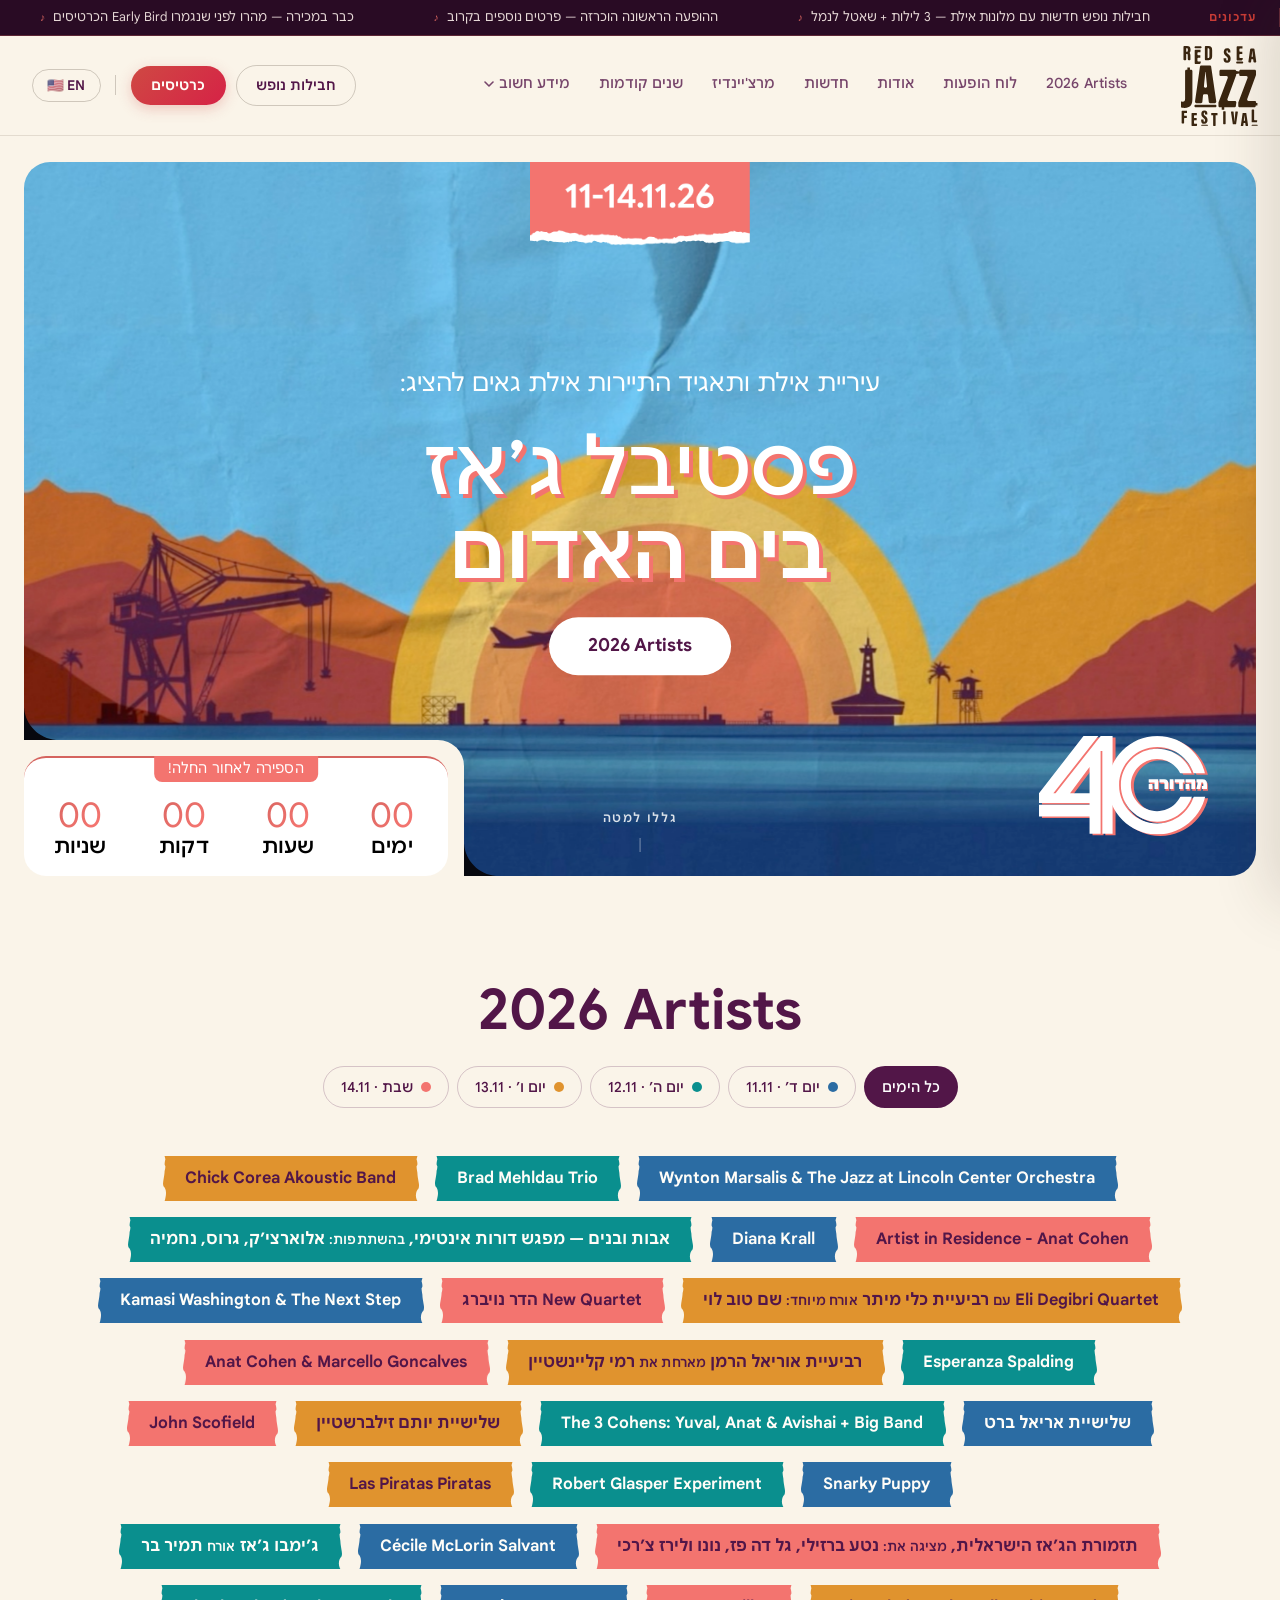
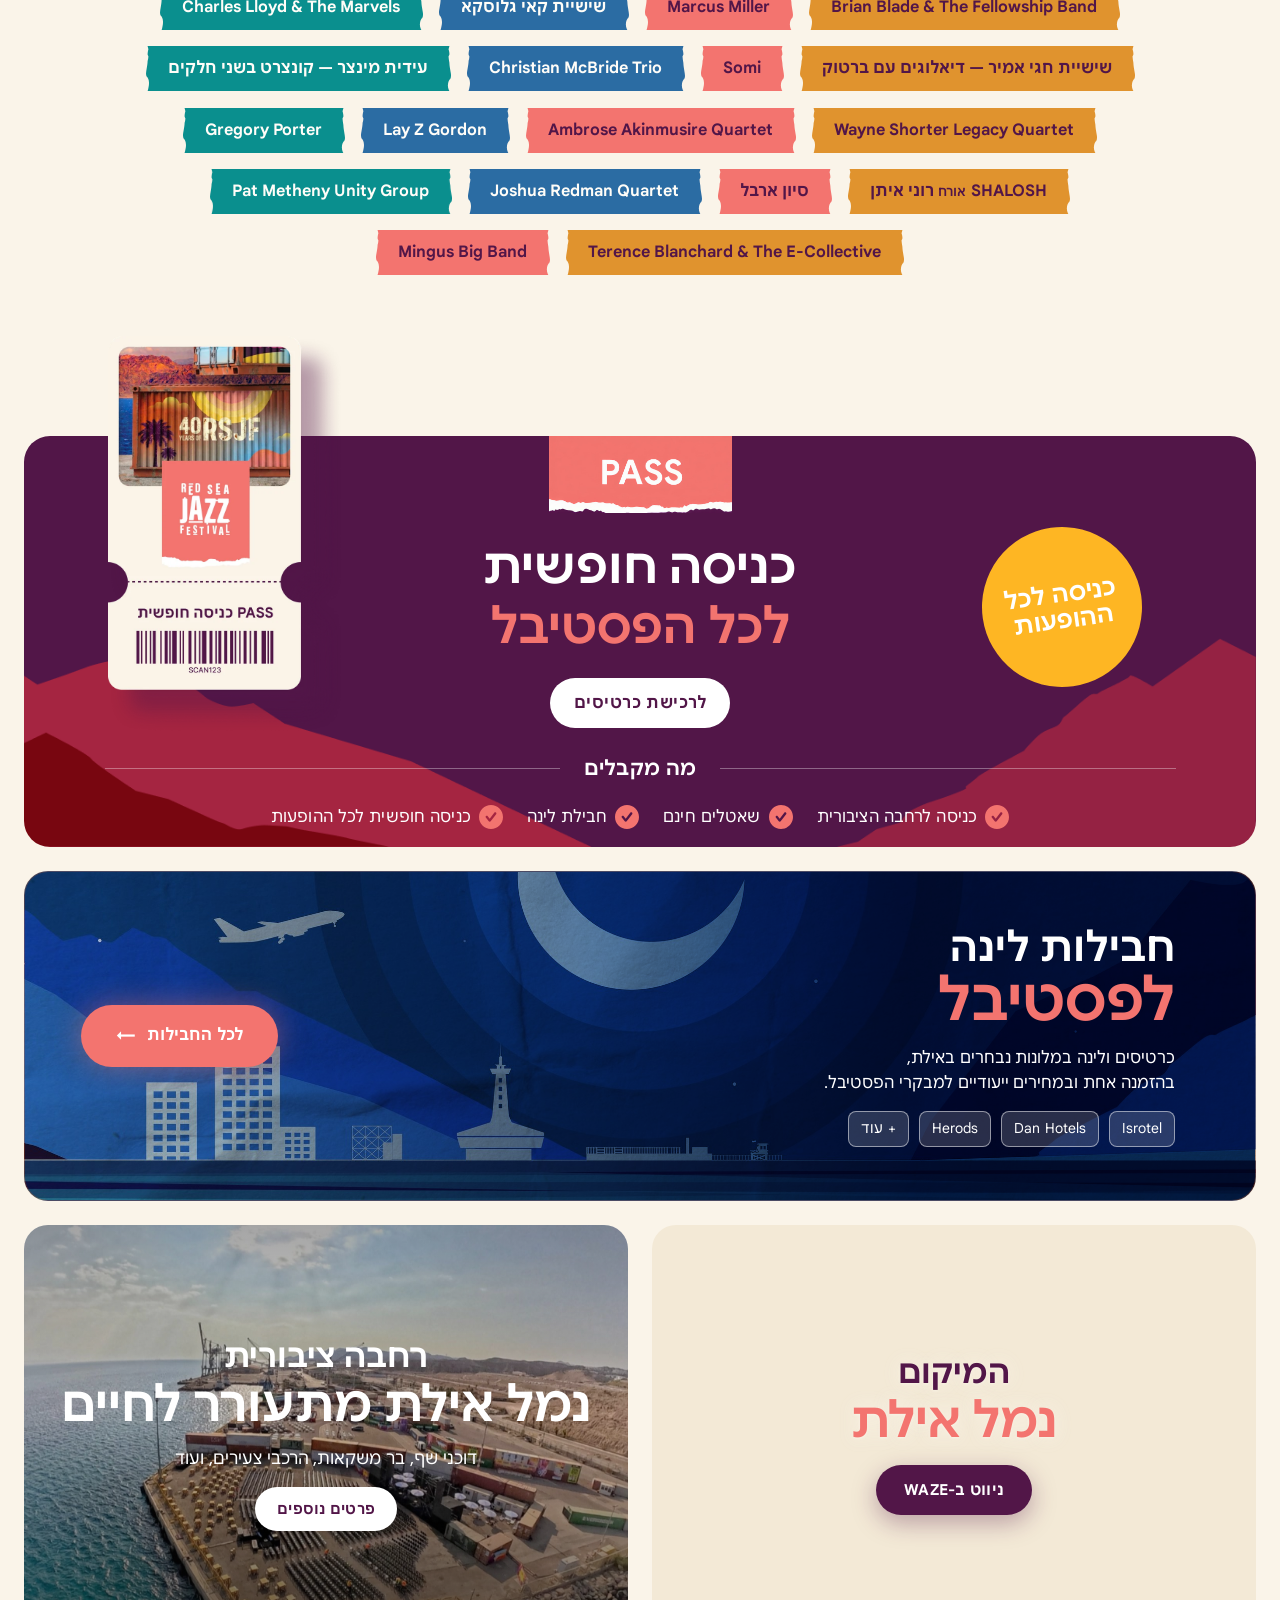
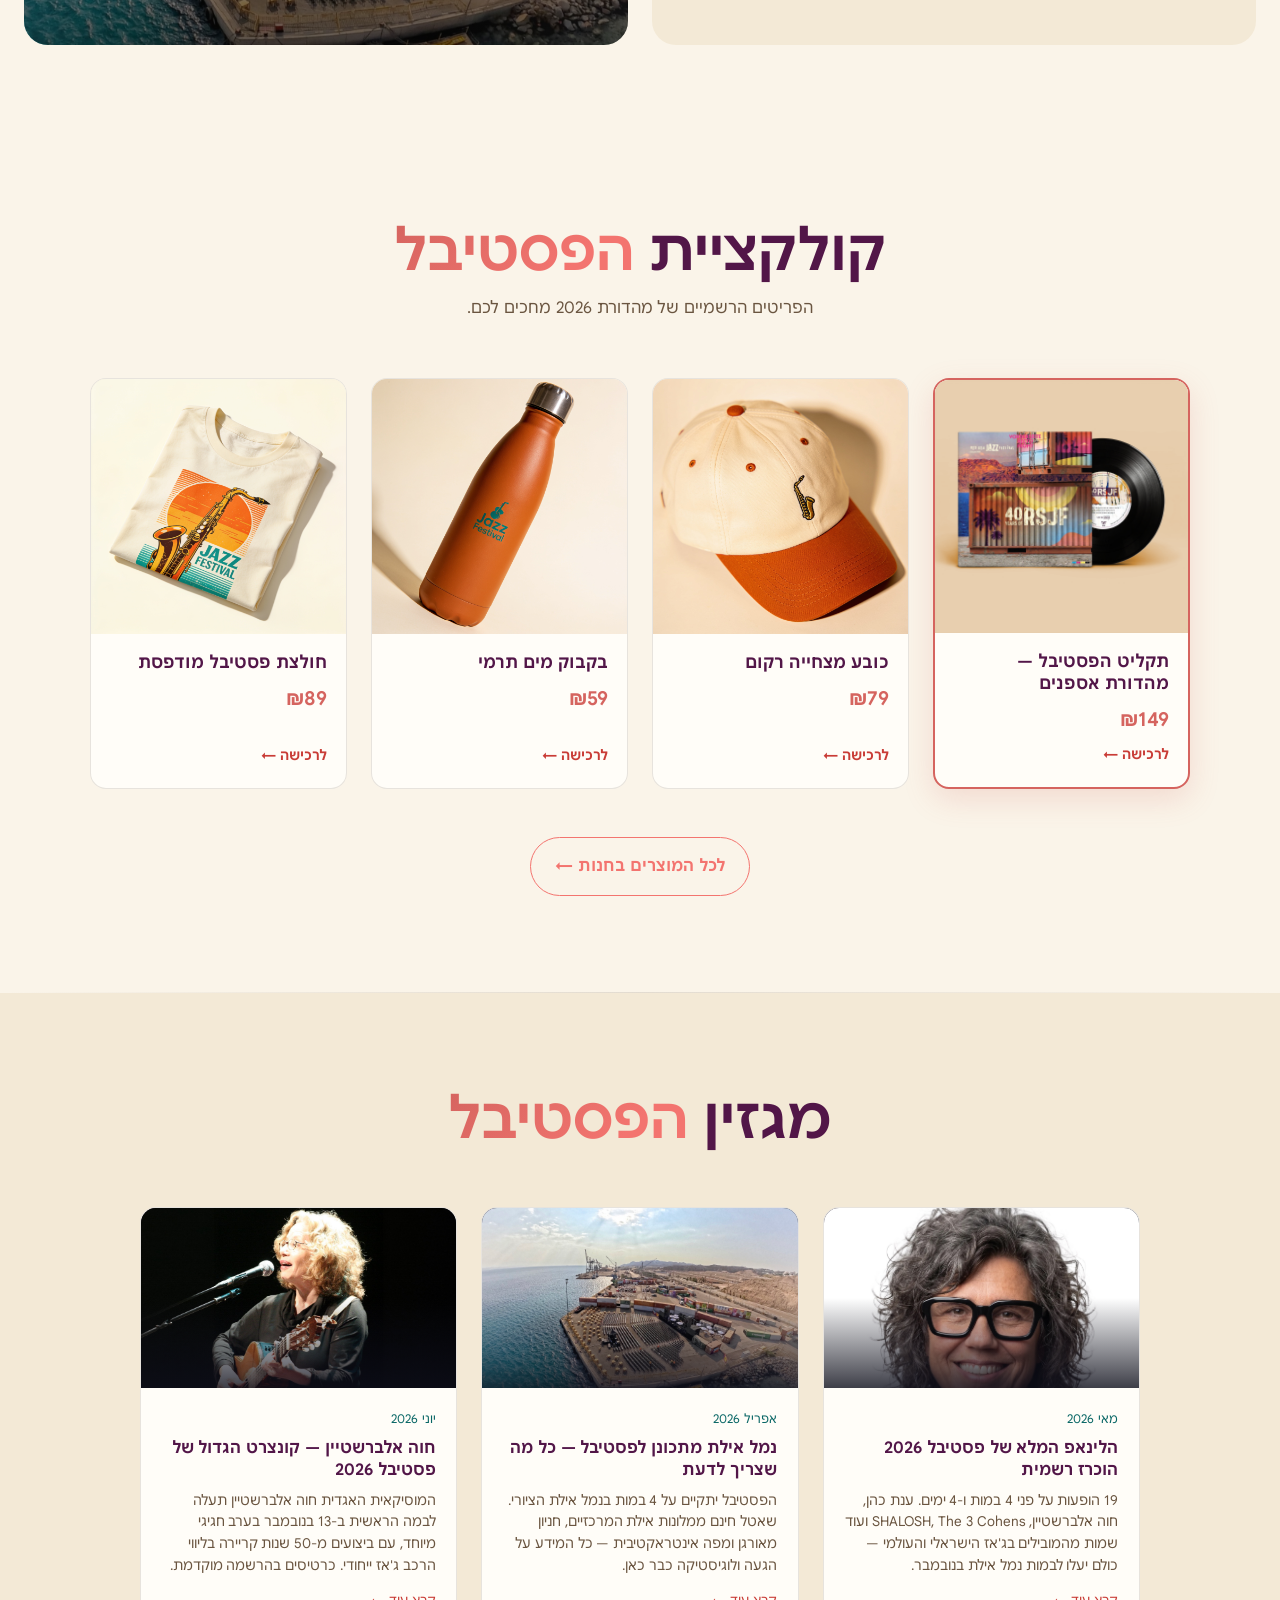
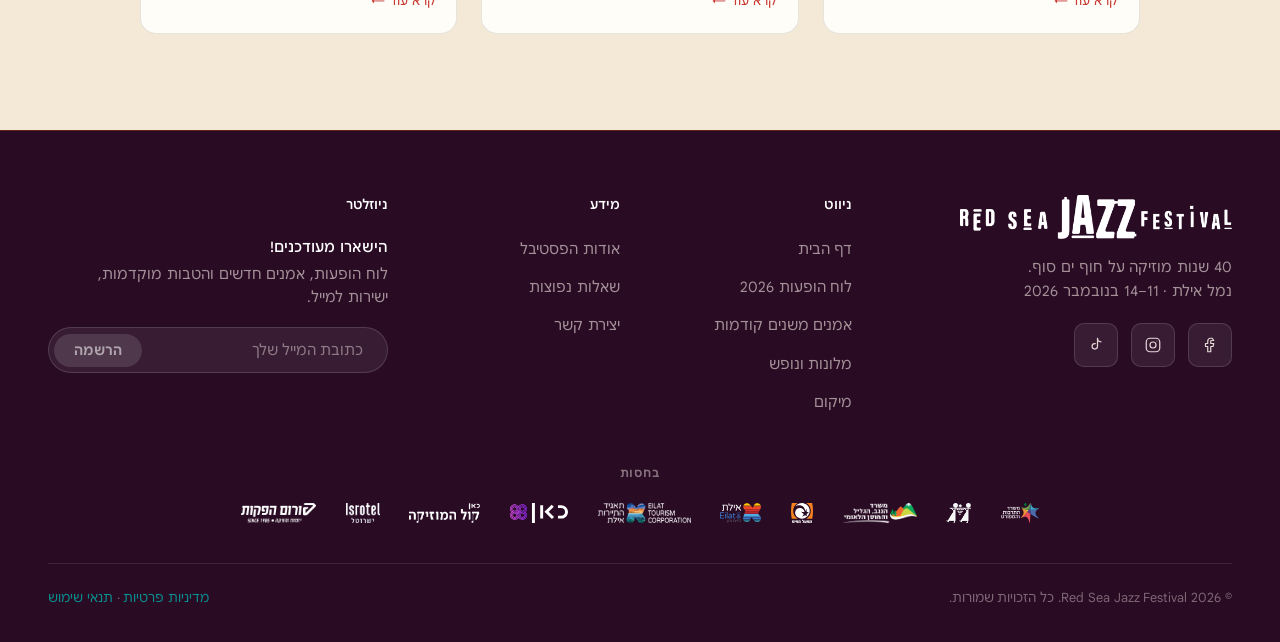
==== index.html @ 9cae9779 "fix: הקטנת סטיקר מהדורה 40 במובייל כדי שלא ייחתך מעל כרטיס הספירה לאחור Co-Authored-By: Claude Sonne" ====
<!DOCTYPE html>
<html lang="he" dir="rtl">
<head>
  <meta charset="UTF-8" />
  <meta name="viewport" content="width=device-width, initial-scale=1.0" />
  <title>Red Sea Jazz Festival 2026 · 40 שנות מוזיקה</title>
  <meta name="description" content="פסטיבל ג'אז ים סוף – 40 שנות מוזיקה. 11–14 בנובמבר 2026, נמל אילת. 40+ הופעות על 4 במות." />
  <meta name="keywords" content="Red Sea Jazz Festival, פסטיבל ג'אז, אילת, jazz festival, ים סוף, 2026" />
  <meta property="og:title" content="Red Sea Jazz Festival 2026 · 40 שנות מוזיקה" />
  <meta property="og:description" content="11–14 בנובמבר 2026 · נמל אילת · 40+ הופעות על 4 במות. 40 שנות פסטיבל ג'אז ים סוף." />
  <meta property="og:type" content="website" />
  <meta property="og:image" content="./Graphig assets/og-image.jpg" />
  <meta property="og:image:width" content="1200" />
  <meta property="og:image:height" content="630" />
  <meta property="og:image:alt" content="Red Sea Jazz Festival 2026 — 40 שנות מוזיקה, נמל אילת" />
  <meta property="og:locale" content="he_IL" />
  <meta property="og:site_name" content="Red Sea Jazz Festival" />
  <meta name="twitter:card" content="summary_large_image" />
  <meta name="twitter:title" content="Red Sea Jazz Festival 2026 · 40 שנות מוזיקה" />
  <meta name="twitter:description" content="11–14 בנובמבר 2026 · נמל אילת · 40 שנות מוזיקה · 40+ הופעות על 4 במות" />
  <meta name="twitter:image" content="./Graphig assets/og-image.jpg" />
  <meta name="twitter:image:alt" content="Red Sea Jazz Festival 2026" />
  <meta name="theme-color" content="#D5645F" />
  <meta name="msapplication-TileColor" content="#D5645F" />
  <link rel="icon" type="image/x-icon" href="./favicon.ico" />
  <link rel="icon" type="image/png" sizes="16x16" href="./favicon-16x16.png" />
  <link rel="icon" type="image/png" sizes="32x32" href="./favicon-32x32.png" />
  <link rel="apple-touch-icon" sizes="180x180" href="./apple-touch-icon.png" />
  <link rel="manifest" href="./site.webmanifest" />
  <!-- Preconnect to external origins -->
  <link rel="preconnect" href="https://fonts.googleapis.com" />
  <link rel="preconnect" href="https://fonts.gstatic.com" crossorigin />
  <link rel="dns-prefetch" href="https://unpkg.com" />
  <link rel="dns-prefetch" href="https://basemaps.cartocdn.com" />
  <link rel="dns-prefetch" href="https://upload.wikimedia.org" />
  <link rel="dns-prefetch" href="https://static.wixstatic.com" />
  <link rel="dns-prefetch" href="https://images.squarespace-cdn.com" />
  <!-- Preload critical assets -->
  <link rel="preload" href="./Graphig assets/hero-poster.jpg" as="image" fetchpriority="high" />
  <link rel="preload" href="./Graphig assets/festival-logo.svg" as="image" />
  <link rel="preload" href="https://fonts.googleapis.com/css2?family=Hepta+Slab:wght@400;700;900&family=Noto+Sans+Hebrew:wght@400;700;900&display=swap" as="style" />
  <!-- Leaflet — מפה אינטראקטיבית ב-.quick-info-map (ראו סקריפט לפני ה-footer) -->
  <link rel="stylesheet" href="https://unpkg.com/leaflet@1.9.4/dist/leaflet.css" />
  <!-- Fonts (critical — loaded sync for above-the-fold text) -->
  <link href="https://fonts.googleapis.com/css2?family=Hepta+Slab:wght@100;300;400;500;700;900&family=Noto+Sans+Hebrew:wght@300;400;500;700;900&display=swap" rel="stylesheet" />
  <style>
    /* ─── Google Sans (self-hosted, per-script via unicode-range: Hebrew + Latin/numbers) ─── */
    @font-face {
      font-family: 'Google Sans';
      src: url('./Graphig assets/fonts/GoogleSansHebrew-Variable.woff2') format('woff2-variations');
      font-weight: 400 700;
      font-style: normal;
      unicode-range: U+0590-05FF, U+FB1D-FB4F;
      font-display: swap;
    }
    @font-face {
      font-family: 'Google Sans';
      src: url('./Graphig assets/fonts/GoogleSansHebrew-Italic-Variable.woff2') format('woff2-variations');
      font-weight: 400 700;
      font-style: italic;
      unicode-range: U+0590-05FF, U+FB1D-FB4F;
      font-display: swap;
    }
    @font-face {
      font-family: 'Google Sans';
      src: url('./Graphig assets/fonts/GoogleSansLatin-Variable.woff2') format('woff2-variations');
      font-weight: 400 700;
      font-style: normal;
      unicode-range: U+0020-007E, U+00A0-00FF, U+2010-2011, U+2013-2015, U+2018-201A, U+201C-201E, U+2022, U+2026, U+2030, U+2032-2033, U+2039-203A, U+2044, U+20AA, U+20AC, U+2190, U+2192, U+21C4, U+2212, U+2248, U+25CF, U+2713;
      font-display: swap;
    }
    @font-face {
      font-family: 'Google Sans';
      src: url('./Graphig assets/fonts/GoogleSansLatin-Italic-Variable.woff2') format('woff2-variations');
      font-weight: 400 700;
      font-style: italic;
      unicode-range: U+0020-007E, U+00A0-00FF, U+2010-2011, U+2013-2015, U+2018-201A, U+201C-201E, U+2022, U+2026, U+2030, U+2032-2033, U+2039-203A, U+2044, U+20AA, U+20AC, U+2190, U+2192, U+21C4, U+2212, U+2248, U+25CF, U+2713;
      font-display: swap;
    }

    /* ─── RESET & BASE ─────────────────────────────────────────── */
    *, *::before, *::after { box-sizing: border-box; margin: 0; padding: 0; }

    :root {
      /* ── Light Mode palette (cream background, warm dark-brown text) ── */
      --bg:        #FAF4E9;   /* רקע ראשי — שמנת עדינה */
      --bg2:       #F3E9D6;   /* רקע משני — שמנת חמה מעט כהה */
      --orange:    #D5645F;   /* קורל מותג (מהפוסטר 2026) — מותאם לקונטרסט על שמנת */
      --yellow:    #E0A800;   /* צהוב-ענבר — מותאם לקריאוּת על בהיר */
      --red:       #D62246;   /* אדום מותג */
      --pink:      #E0568F;   /* ורוד מותג */
      --teal:      #0A8F8E;   /* טורקיז — מותאם לקונטרסט על שמנת */
      --primary:   #F3746F;   /* צבע Primary של המותג */
      --warm-glow: var(--primary);   /* זוהר חם (לאפקטים על ההירו הכהה) */
      --text:      #521648; --text-rgb: 82,22,72;   /* טקסט ראשי — חום כהה */
      --muted:     #6A5540; --yellow-text: #7A5C00; --teal-text: #086665; --orange-text: #C93C36; --orange-btn: #CF4943;   /* טקסט משני — חום בינוני */
      --card-bg:   #FFFDF8;   /* רקע כרטיסים — לבן-שמנת */
      --border:    rgba(58,42,30,0.12);  /* מסגרות — חום שקוף */
      --border-strong: rgba(58,42,30,0.22);
      --btn-gradient:  linear-gradient(135deg, var(--orange-btn), var(--red)); /* גרדיאנט אחיד לכל הכפתורים */
      --shadow:    rgba(58,42,30,0.10);  /* צללים רכים על בהיר */
      --shadow-strong: rgba(58,42,30,0.16);
      --on-accent: #FFFDF8;  /* טקסט על רקע צבעוני מלא */
      --font:      'Google Sans', 'Hepta Slab', 'Noto Sans Hebrew', serif;
    }

    html { scroll-behavior: smooth; direction: rtl; scroll-padding-top: calc(var(--ticker-h) + 100px); overflow-x: clip; }

    body {
      background: var(--bg);
      color: var(--text);
      font-family: var(--font);
      overflow-x: clip; /* iOS Safari: clip doesn't break nested horizontal scroll */
      -webkit-font-smoothing: antialiased;
      line-height: 1.7;
      word-spacing: 0.05em;
    }

    a { color: inherit; text-decoration: none; }

    /* ─── SKIP LINK ──────────────────────────────────────────── */
    .skip-link {
      position: absolute; top: -100%; inset-inline-start: 1rem;
      background: var(--orange); color: #fff;
      padding: 0.5rem 1.2rem; border-radius: 6px; z-index: 9999;
      font-weight: 700; font-size: 0.9rem;
      transition: top 0.2s ease;
    }
    .skip-link:focus { top: 1rem; outline: 2px solid #fff; outline-offset: 2px; }

    /* ─── FOCUS VISIBLE ──────────────────────────────────────── */
    :focus-visible {
      outline: 2px solid var(--orange);
      outline-offset: 3px;
      border-radius: 4px;
    }
    img { display: block; max-width: 100%; }
    button { font-family: var(--font); cursor: pointer; }

    /* ─── SCROLLBAR ──────────────────────────────────────────── */
    ::-webkit-scrollbar { width: 6px; }
    ::-webkit-scrollbar-track { background: var(--bg); }
    ::-webkit-scrollbar-thumb { background: var(--orange); border-radius: 3px; }

    /* ─── TICKER BAR ──────────────────────────────────────────── */
    :root { --ticker-h: 36px; --nav-h: 100px; }
    .ticker-bar {
      position: fixed; top: 0; left: 0; right: 0;
      height: var(--ticker-h); z-index: 101;
      background: #290B24;
      display: flex; align-items: center;
      direction: ltr;
      overflow: hidden;
      border-bottom: 1px solid rgba(213,100,95,0.3);
    }
    .ticker-label {
      flex-shrink: 0;
      padding: 0 1.4rem 0 1rem;
      font-size: 0.7rem; font-weight: 700; letter-spacing: 0.08em;
      color: var(--orange-text); text-transform: uppercase;
      border-right: 1px solid rgba(213,100,95,0.35);
      white-space: nowrap;
    }
    .ticker-track-wrap { flex: 1; overflow: hidden; position: relative; }
    .ticker-track {
      display: flex; gap: 0;
      direction: ltr;
      animation: ticker-scroll 28s linear infinite;
      will-change: transform;
      width: max-content;
    }

    .ticker-item {
      display: inline-flex; align-items: center; gap: 0.5rem;
      font-size: 0.78rem; color: #e6d8d6;
      padding: 0 2.5rem;
      white-space: nowrap;
    }
    .ticker-item::before {
      content: '♪';
      color: var(--orange); font-size: 0.65rem;
    }
    @keyframes ticker-scroll {
      0%   { transform: translateX(0); }
      100% { transform: translateX(-25%); }
    }
    @media (max-width: 700px) {
      :root { --ticker-h: 32px; }
      .ticker-label { padding: 0 0.7rem 0 0.9rem; font-size: 0.65rem; }
      .ticker-item { font-size: 0.73rem; padding: 0 1.8rem; }
    }

    /* ─── NAV ─────────────────────────────────────────────────── */
    body.panel-open nav,
    body.panel-open .ticker-bar { z-index: 0 !important; }

    nav {
      position: fixed; top: var(--ticker-h); width: 100%; z-index: 100;
      display: flex; align-items: center;
      height: 100px;
      background: rgba(250,244,233,0.94);
      -webkit-backdrop-filter: blur(10px);
      backdrop-filter: blur(10px);
      border-bottom: 1px solid var(--border);
      transition: background 0.35s, height 0.35s, opacity 0.25s ease;
      overflow: hidden;
    }
    nav.scrolled {
      height: 64px;
      background: rgba(250,244,233,0.97);
      box-shadow: 0 2px 16px var(--shadow);
    }
    :root:has(nav.scrolled) { --nav-h: 64px; }

    /* ── Logo ── */
    .nav-logo-tab {
      flex-shrink: 0;
      padding: 0.6rem 1.4rem;
      display: flex;
      align-items: center; justify-content: center;
      cursor: pointer; text-decoration: none;
      transition: opacity 0.2s, padding 0.35s;
    }
    .nav-logo-tab:hover { opacity: 0.75; }
    nav.scrolled .nav-logo-tab { padding: 0.25rem 1.4rem; }
    .nav-logo-img {
      height: 80px;
      width: auto;
      display: block;
      filter: brightness(0) saturate(100%) invert(15%) sepia(28%) saturate(900%) hue-rotate(350deg);
      transition: height 0.35s;
    }
    nav.scrolled .nav-logo-img { height: 44px; }

    /* ── Nav inner (links + buttons) ── */
    .nav-inner {
      flex: 1; display: flex; align-items: center;
      justify-content: space-between;
      padding: 0 2rem;
    }

    /* Nav links */
    .nav-links {
      display: flex; gap: 1.8rem; list-style: none;
      font-size: 0.88rem; font-weight: 500;
    }
    .nav-links a {
      position: relative; padding-bottom: 3px;
      transition: color 0.25s; color: rgba(var(--text-rgb),0.78);
    }
    .nav-links a::after {
      content: ''; position: absolute; bottom: 0; inset-inline-end: 0;
      width: 0; height: 2px;
      background: linear-gradient(90deg, var(--primary), var(--primary));
      transition: width 0.3s;
    }
    .nav-links a:hover {
      background: linear-gradient(90deg, var(--primary), var(--primary));
      -webkit-background-clip: text; background-clip: text; color: transparent;
    }
    .nav-links a:hover::after { width: 100%; }

    /* ── Nav dropdown: "מידע חשוב" — הקישור היחיד בטול-בר עם תת-תפריט (3 בנים) ── */
    .nav-drop { position: relative; }
    .nav-drop-toggle {
      display: flex; align-items: center; gap: 0.35rem;
      background: none; border: none; padding: 0 0 3px; margin: 0;
      font: inherit; font-size: inherit; font-weight: 500;
      color: rgba(var(--text-rgb),0.78); cursor: pointer; position: relative;
    }
    .nav-drop-toggle::after {
      content: ''; position: absolute; bottom: 0; inset-inline-end: 0;
      width: 0; height: 2px;
      background: linear-gradient(90deg, var(--primary), var(--primary));
      transition: width 0.3s;
    }
    .nav-drop-toggle:hover, .nav-drop-toggle.open {
      background: linear-gradient(90deg, var(--primary), var(--primary));
      -webkit-background-clip: text; background-clip: text; color: transparent;
    }
    .nav-drop-toggle:hover::after, .nav-drop-toggle.open::after { width: 100%; }
    .nav-drop-chevron { transition: transform 0.25s; flex-shrink: 0; }
    .nav-drop-toggle.open .nav-drop-chevron { transform: rotate(180deg); }
    .nav-drop-toggle:hover .nav-drop-chevron, .nav-drop-toggle.open .nav-drop-chevron { color: var(--orange); }

    /* הפאנל מנותק ל-body ב-JS (portal) כדי לא להיחתך ע"י overflow:hidden של ה-nav */
    .nav-drop-panel {
      display: none; flex-direction: column;
      position: fixed; z-index: 150;
      background: #FAF4E9; border: 1px solid var(--border);
      border-radius: 14px; box-shadow: 0 14px 34px var(--shadow);
      padding: 0.55rem; min-width: 215px;
    }
    .nav-drop-panel.open { display: flex; }
    .nav-drop-panel > a {
      display: flex; align-items: center; justify-content: space-between; gap: 0.6rem;
      padding: 0.6rem 0.8rem; border-radius: 8px;
      font-size: 0.87rem; font-weight: 500; color: var(--text);
      white-space: nowrap; text-align: start;
      background: none; border: none; width: 100%; cursor: pointer; font-family: inherit;
    }
    .nav-drop-panel > a:hover { background: rgba(213,100,95,0.08); color: var(--primary); }
    .nav-drop-panel > a.active { color: var(--primary); font-weight: 700; }

    /* ── Nav action buttons (left side) ── */
    .nav-actions {
      display: flex; align-items: center; gap: 0.6rem; flex-shrink: 0;
    }
    .nav-btn-primary {
      background: var(--btn-gradient);
      color: var(--on-accent); border: none; border-radius: 50px;
      padding: 0.5rem 1.3rem; font-size: 0.85rem; font-weight: 700;
      letter-spacing: normal; cursor: pointer;
      box-shadow: 0 4px 14px rgba(213,100,95,0.32);
      transition: transform 0.2s, box-shadow 0.2s;
    }
    .nav-btn-primary:hover {
      transform: translateY(-2px);
      box-shadow: 0 6px 22px rgba(213,100,95,0.45);
    }
    .nav-btn-secondary {
      background: transparent;
      color: var(--text); border: 1.5px solid var(--border-strong);
      border-radius: 50px; padding: 0.48rem 1.2rem;
      font-size: 0.85rem; font-weight: 600; cursor: pointer;
      transition: border-color 0.2s, color 0.2s, transform 0.2s;
    }
    .nav-btn-secondary:hover {
      border-color: var(--orange); color: var(--orange-text);
      transform: translateY(-2px);
    }
    .nav-lang-sep {
      width: 1px; height: 20px; flex-shrink: 0;
      background: var(--border-strong);
      margin-inline: 0.3rem;
    }
    .nav-btn-lang {
      background: transparent;
      color: var(--text);
      border: 1.5px solid var(--border-strong);
      border-radius: 50px; padding: 0.45rem 0.9rem;
      font-size: 0.85rem; font-weight: 600; cursor: pointer;
      display: flex; align-items: center; gap: 0.35rem;
      transition: border-color 0.2s, color 0.2s;
    }
    .nav-btn-lang:hover { border-color: var(--orange); color: var(--primary); }

    .hamburger {
      display: none; flex-direction: column; justify-content: center;
      gap: 5px; cursor: pointer;
      border: none; background: none;
      padding: 9px; margin: -9px; /* מגדיל את שטח המגע ל-~38-42px בלי לשנות את המראה החזותי או לתפוס עוד מקום ב-flex */
    }
    .hamburger span { width: 24px; height: 2px; background: var(--text); border-radius: 2px; transition: 0.3s; }
    /* תפריט פתוח: שני הפסים החיצוניים מסתובבים ל-X, האמצעי נעלם */
    .hamburger[aria-expanded="true"] span:nth-child(1) { transform: translateY(7px) rotate(45deg); }
    .hamburger[aria-expanded="true"] span:nth-child(2) { opacity: 0; }
    .hamburger[aria-expanded="true"] span:nth-child(3) { transform: translateY(-7px) rotate(-45deg); }

    /* ─── HERO – STICKY BG IMAGE ──────────────────────────────── */
    #hero-wrapper {
      position: sticky; top: 0;
      height: 100vh;
      height: 100dvh;
      z-index: 0;
      display: flex; flex-direction: column;
      padding-top: calc(var(--ticker-h) + var(--nav-h) + 2px);
      box-sizing: border-box;
      transition: padding-top 0.35s;
    }

    #hero {
      position: relative;
      width: 100%; flex: 1; min-height: 0;
      background: #FAF4E9;
      display: flex; align-items: center; justify-content: center;
      overflow: hidden;
      border-radius: 26px 26px 0 0;
    }

    /* Video frame — 24 px side margin, 26 px radius */
    .hero-image-frame {
      position: absolute;
      top: 24px; left: 24px; right: 24px; bottom: 24px;
      border-radius: 26px;
      overflow: hidden;
    }

    /* Background video layer */
    .hero-bg-video {
      position: absolute; inset: 0;
      width: 100%; height: 100%;
      object-fit: cover;
      object-position: center bottom;
      pointer-events: none;
      will-change: transform;
    }

    /* Hero fallback image — shown on mobile (no video) */
    .hero-bg-fallback {
      display: none;
      position: absolute; inset: 0;
      width: 100%; height: 100%;
      object-fit: cover;
      object-position: center bottom;
      pointer-events: none;
    }

    @media (max-width: 768px) {
      .hero-bg-video { display: none; }
      .hero-bg-fallback { display: block; }
      .quick-info-plaza-video { display: none; }
      .quick-info-plaza-fallback { display: block; }

      /* גרסת מובייל בלבד — שוליים אחידים 16px סביב ההירו, תמונת הרקע ממורכזת. */
      .hero-image-frame { top: 16px; left: 16px; right: 16px; bottom: 16px; }
      .hero-bg-fallback {
        object-position: center center;
      }
    }

    @media (prefers-reduced-motion: reduce) {
      .hero-bg-video { display: none; }
      .hero-bg-fallback { display: block; }
      .quick-info-plaza-video { display: none; }
      .quick-info-plaza-fallback { display: block; }
    }

    /* Dark overlay for text readability */
    .hero-overlay {
      position: absolute; inset: 0;
      background: linear-gradient(
        180deg,
        rgba(5,4,12,0.55) 0%,
        rgba(10,6,20,0.3) 40%,
        rgba(5,4,12,0.1) 65%,
        rgba(0,10,20,0.55) 85%,
        rgba(0,8,18,0.75) 100%
      );
      pointer-events: none; z-index: 1;
    }

    /* Canvas water ripple — sits over the water area of the image */
    #waterCanvas {
      position: absolute;
      bottom: 0; left: 0; right: 0;
      width: 100%; height: 17%;
      z-index: 2; pointer-events: none;
      mix-blend-mode: soft-light;
      opacity: 0.65;
    }

    /* Subtle animated light shimmer on water */
    .water-shimmer {
      position: absolute; bottom: 0; left: 0; right: 0;
      height: 17%; z-index: 3; pointer-events: none;
      background: linear-gradient(
        180deg,
        transparent 0%,
        rgba(0,220,230,0.03) 50%,
        rgba(0,200,255,0.05) 100%
      );
      animation: waterGlow 5s ease-in-out infinite alternate;
    }
    @keyframes waterGlow {
      0%   { opacity: 0.3; }
      100% { opacity: 0.85; }
    }

    /* עוטף hero-main-content + hero-content. display:contents בדסקטופ = לא קיים בעץ
       הקופסאות, הילדים ממשיכים להתנהג בדיוק כמו קודם (position:absolute עצמאי). */
    .hero-content-frame { display: contents; }

    /* 40th-anniversary mark — bottom-right corner. .hero-image-frame is inset 24px from
       #hero, so bottom/right here = 24px frame inset + 40px actual gap from the visible banner edge. */
    .hero-40-mark {
      position: absolute;
      bottom: 64px;
      right: 64px;
      z-index: 10;
      width: 177px;
      height: auto;
      pointer-events: none;
    }

    /* Mobile-only duplicate of the mark, shown inline below the button instead
       (see @media (max-width:768px) below) — hidden on desktop. */
    .hero-40-mark-mobile {
      display: none;
    }

    /* Hero main content (title + button) — starts below the date badge,
       which now sits flush against the banner's top edge on its own (Figma node 357:1517) */
    .hero-main-content {
      position: absolute;
      top: 50%;
      left: 50%;
      transform: translate(-50%, -50%);
      display: flex;
      flex-direction: column;
      align-items: center;
      gap: 22px;
      z-index: 10;
      pointer-events: none;
    }

    /* Date badge — flush against the top of the banner image, zero gap.
       Positioned independently of .hero-main-content (which starts lower, at top:40px)
       so it can hug the image's own top edge exactly (24px = .hero-image-frame's inset). */
    .hero-date-badge {
      position: absolute;
      top: 24px;
      left: 50%;
      transform: translateX(-50%);
      z-index: 10;
      width: 220px;
      height: auto;
      pointer-events: auto;
    }

    /* "Presented by" line — sits above the title, same size on mobile and desktop */
    .hero-presented-by {
      pointer-events: auto;
      font-family: 'Google Sans', 'Hepta Slab', 'Noto Sans Hebrew', sans-serif;
      font-size: 24px;
      font-weight: 400;
      color: #fff;
      text-align: center;
      margin: 0;
    }

    .hero-title-text {
      pointer-events: auto;
      font-family: 'Google Sans', 'Hepta Slab', 'Noto Sans Hebrew', serif;
      color: #fff;
      text-align: center;
      line-height: 1.1;
      letter-spacing: 0.15px;
      text-shadow: 4px 4px 0 var(--primary);
      margin: 0;
    }
    .hero-title-line1 {
      display: block;
      font-weight: 500;
      font-size: clamp(32px, 6vw, 80px);
    }
    .hero-title-line2 {
      display: block;
      font-weight: 700;
      font-size: clamp(32px, 6vw, 80px);
    }

    .hero-lineup-btn {
      z-index: 10;
      display: inline-flex;
      align-items: center;
      pointer-events: auto;
      background: #FFFFFF;
      color: var(--text);
      text-decoration: none;
      border-radius: 50px;
      padding: 0.85rem 2.4rem;
      font-family: 'Google Sans', 'Hepta Slab', 'Noto Sans Hebrew', sans-serif;
      font-weight: 700;
      font-size: clamp(15px, 2vw, 18px);
      transition: transform 0.2s;
    }
    .hero-lineup-btn:hover {
      transform: translateY(-3px);
    }
    .hero-lineup-btn-arrow {
      display: inline-block;
      width: 0;
      opacity: 0;
      overflow: hidden;
      margin-inline-start: 0;
      transition: width 0.25s ease, opacity 0.2s ease, margin-inline-start 0.25s ease;
    }
    .hero-lineup-btn:hover .hero-lineup-btn-arrow {
      width: 1em;
      opacity: 1;
      margin-inline-start: 0.5rem;
    }

    .hero-subtitle-row {
      display: flex;
      align-items: center;
      justify-content: space-between;
      gap: 12px;
      width: 100%;
    }

    .hero-subtitle-text {
      font-family: 'Google Sans', 'Hepta Slab', 'Noto Sans Hebrew', sans-serif;
      font-weight: 700;
      font-size: clamp(22px, 3.5vw, 48px);
      color: #ffffff;
      line-height: 1.1;
      letter-spacing: 0;
      margin: 0;
      flex: 1;
      direction: rtl;
    }


    .hero-content {
      position: absolute;
      bottom: 24px;
      left: 24px;
      z-index: 10;
      background: #FAF4E9; /* תיקון מילקה — מסגרת/רקע סביב ה-countdown יושר לצבע רקע האתר */
      border-radius: 0 26px 0 0;
      padding: 16px 16px 0 0;
    }

    /* Scroll cue — bottom-center of the hero image, at the banner's bottom edge */
    .hero-scroll-cue {
      position: absolute;
      bottom: 32px;
      left: 50%;
      transform: translateX(-50%);
      z-index: 10;
      display: flex;
      flex-direction: column;
      align-items: center;
      gap: 10px;
      color: rgba(255,255,255,0.85);
      text-decoration: none;
      pointer-events: auto;
      transition: color 0.2s;
    }
    .hero-scroll-cue:hover { color: #fff; }
    .hero-scroll-cue-label {
      font-family: 'Google Sans', 'Hepta Slab', 'Noto Sans Hebrew', sans-serif;
      font-size: 12px;
      font-weight: 600;
      letter-spacing: 0.14em;
      white-space: nowrap;
    }
    .hero-scroll-cue-track {
      position: relative;
      width: 1px;
      height: 30px;
      overflow: hidden;
    }
    .hero-scroll-cue-line {
      position: absolute;
      top: 0; right: 0;
      width: 1px;
      height: 14px;
      background: currentColor;
      animation: heroScrollCueDrop 1.8s ease-in-out infinite;
    }
    @keyframes heroScrollCueDrop {
      0%   { transform: translateY(-100%); opacity: 0; }
      35%  { opacity: 1; }
      100% { transform: translateY(220%); opacity: 0; }
    }
    @media (prefers-reduced-motion: reduce) {
      .hero-scroll-cue-line { animation: none; opacity: 0.6; height: 30px; }
    }

    /* גרסת מובייל בלבד — hero-content-frame (שעד עכשיו היה display:contents) הופך לעמודת
       flex שממוקמת בדיוק על אותו inset כמו hero-image-frame (16px). hero-main-content
       הוא flex:1 וממרכז את תוכנו (badge/כותרת/כפתור) אנכית ואופקית בתוך השטח שנותר מעל
       ה-countdown — כך המרחק מהשול העליון של הבאנר לטקסט שווה תמיד למרחק מהטקסט
       ל-countdown, בלי חישובי פיקסלים קשיחים. ממוקם אחרי הכללים הבסיסיים כדי לגבור
       עליהם בקסקייד (אותה specificity, אז סדר המקור קובע). */
    @media (max-width: 768px) {
      .hero-40-mark { display: none; }
      .hero-40-mark-mobile { display: block; width: 76px; margin-top: 0; }
      .hero-date-badge {
        top: 16px; left: 50%; right: auto; transform: translateX(-50%);
        width: 170px;
      }
      .hero-content-frame {
        display: flex; flex-direction: column; align-items: center; justify-content: flex-start;
        /* inset תואם בדיוק ל-.hero-image-frame (16px) — זו מסגרת הקואורדינטות
           של "הבאנר" עצמו (התמונה), וממנה נמדדים 8px של הספירה לאחור. */
        position: absolute; top: 16px; left: 16px; right: 16px; bottom: 16px;
        z-index: 10; pointer-events: none;
      }
      .hero-main-content {
        position: static;
        /* transform:none — מבטל את translateY(-50%) שמגיע מהכלל הבסיסי (דסקטופ,
           position:absolute+top:50%). ה-transform לא מתבטל אוטומטית כשמשנים
           position ל-static, ובלי האיפוס הזה הבלוק (שכאן תופס גובה גדול בגלל
           flex:1 1 auto) זז למעלה בחצי מהגובה שלו — הכותרת יוצאת מהמסגרת. */
        transform: none;
        /* padding-top קבוע (לא ריכוז אנכי) — 65px גובה .hero-date-badge (top:16px, 170px
           רוחב, יחס 102/267) + 24px רווח מבוקש, כך שהכותרת לעולם לא חופפת את התג,
           בלי תלות בחישוב ריכוז גמיש. */
        padding-top: 89px;
        /* flex-basis: auto (במקום ה-0% של "flex: 1") + min-height: 0 + overflow: hidden —
           כשגובה הבאנר קצר מדי, הבלוק הזה (לוגו/כותרת/כפתור) הוא זה שמצטמצם ונחתך,
           לא כרטיס הספירה לאחור — כך הכרטיס תמיד שלם בתוך הבאנר. */
        flex: 1 1 auto; min-height: 0; overflow: hidden;
        width: 100%;
        display: flex; flex-direction: column;
        align-items: center; justify-content: flex-start; text-align: center;
        max-width: 480px; margin-inline: auto;
        padding-inline: 24px; box-sizing: border-box;
      }
      .hero-title-text { text-align: center; }
      .hero-title-line1, .hero-title-line2 { font-size: 2.75rem; }
      .hero-presented-by { font-size: 18px; line-height: 1.25; }
      /* height אחיד עם שאר כפתורי ה-CTA במובייל (44px — כגובה כפתור
         "פרטים נוספים" ב-.quick-info-plaza) */
      .hero-lineup-btn { padding: 0.75rem 1.25rem; font-size: 16px; height: 44px; }

      .hero-content {
        /* ממוקם ישירות ביחס למסגרת (8px משלושת הצדדים) במקום להסתמך על flex flow —
           כך המרחק תמיד מדויק ולא תלוי כמה מקום hero-main-content צריך מעליו. */
        position: absolute;
        left: 8px; right: 8px; bottom: 8px;
        background: transparent;
        border-radius: 0;
        padding: 0;
        margin: 0;
        pointer-events: auto;
      }
      .countdown { width: 100%; box-sizing: border-box; border: 2px solid #2FD3D6; }
      /* selector עם 2 מחלקות (במקום .hero-corner בלבד) — כדי לגבור בפועל על הכלל
         הכללי הלא-מותנה (display:block) שמופיע אחריו במקור, למרות סדר ה-cascade */
      img.hero-corner { display: none; }
      /* אין פינה פנויה למובייל — כרטיס הספירה לאחור תופס את כל הרוחב התחתון */
      .hero-scroll-cue { display: none; }
    }

    .hero-corner {
      position: absolute;
      width: 32px;
      height: 32px;
      display: block;
    }
    .hero-corner-tl { left: 0; top: -32px; }
    .hero-corner-br { bottom: 0; right: -32px; }

    /* Event badge — top-left of hero */
    .hero-badge {
      display: inline-flex; align-items: center; gap: 0.5rem;
      background: rgba(0,200,200,0.15);
      border: 1px solid rgba(0,200,200,0.4);
      color: var(--teal); border-radius: 50px;
      padding: 0.4rem 1.2rem; font-size: 0.85rem; font-weight: 500;
      letter-spacing: normal; text-transform: uppercase;
      animation: fadeDown 0.8s ease both;
    }
    .hero-badge::before {
      content: '●'; font-size: 0.5rem;
      animation: blink 1.5s ease-in-out infinite;
    }
    @keyframes blink { 0%,100% { opacity:1; } 50% { opacity:0.2; } }

    .hero-logo-text {
      font-size: clamp(3rem, 10vw, 8rem);
      font-weight: 900;
      line-height: 0.9;
      letter-spacing: -0.02em;
      color: var(--orange);
      filter: drop-shadow(0 0 30px rgba(255,140,66,0.5));
      animation: fadeUp 0.9s 0.2s ease both;
    }

    .hero-sub {
      font-size: clamp(1rem, 3vw, 1.6rem);
      font-weight: 300;
      letter-spacing: 0.25em;
      text-transform: uppercase;
      color: rgba(245,239,230,0.85); /* טקסט בהיר על ההירו הכהה — נשמר */
      animation: fadeUp 0.9s 0.35s ease both;
    }

    .hero-40 {
      display: flex; align-items: center; gap: 1rem;
      animation: fadeUp 0.9s 0.5s ease both;
    }
    .hero-40-num {
      font-size: clamp(4rem, 12vw, 10rem); font-weight: 900;
      color: var(--orange);
      filter: drop-shadow(0 0 40px rgba(255,210,52,0.6));
      line-height: 1;
    }
    .hero-40-label {
      text-align: end; line-height: 1.3;
    }
    .hero-40-label .big { font-size: 1.4rem; font-weight: 700; color: var(--yellow); }
    .hero-40-label .small { font-size: 0.9rem; color: var(--muted); letter-spacing: 0.06em; }

    .hero-date-box {
      display: flex; align-items: center; gap: 1.5rem; flex-wrap: wrap;
      justify-content: center;
      animation: fadeUp 0.9s 0.65s ease both;
    }
    .hero-date {
      background: rgba(255,255,255,0.06);
      border: 1px solid rgba(255,255,255,0.12);
      border-radius: 12px; padding: 0.8rem 1.6rem;
      font-size: 1.1rem; font-weight: 600;
    }
    .hero-date span { color: var(--orange); }

    /* Countdown */
    .countdown {
      position: relative;
      display: flex;
      align-items: flex-end;
      justify-content: center;
      background: #FFFFFF; /* תיקון מילקה — רקע פנימי של ה-countdown card ללבן מלא */
      border-top: 2px solid var(--orange);
      border-radius: 22px;
      padding: 24px 24px 16px;
      height: 120px;
      box-sizing: border-box;
    }
    /* Badge — תג הכיתוב שרוכב על השוליים העליונים של הכרטיס */
    .countdown-caption {
      position: absolute;
      top: -2px;
      left: 50%;
      transform: translateX(-50%);
      background: var(--primary);
      color: #fff;
      font-family: 'Google Sans', 'Hepta Slab', 'Noto Sans Hebrew', sans-serif;
      font-weight: 400;
      font-size: 14px;
      line-height: 1.43;
      letter-spacing: 0.17px;
      padding: 2px 14px 4px;
      border-radius: 0 0 8px 8px;
      white-space: nowrap;
      margin: 0;
    }
    .countdown-row {
      display: flex;
      gap: 40px;
      align-items: flex-end;
      justify-content: center;
    }
    .countdown-item {
      display: flex;
      flex-direction: column;
      align-items: center;
      width: 64px;
    }
    .countdown-num {
      font-family: 'Google Sans', 'Hepta Slab', serif;
      font-weight: 400;
      font-size: 34px;
      letter-spacing: 0.25px;
      line-height: 1.1;
      width: 100%;
      text-align: center;
      background: linear-gradient(135deg, var(--orange) 0%, var(--primary) 73%);
      -webkit-background-clip: text;
      background-clip: text;
      color: transparent;
      position: relative;
      overflow: hidden;
      display: inline-block;
      min-height: 1.1em;
    }
    /* Digit flip animation */
    @keyframes cd-flip-in {
      0%  { transform: translateY(-55%); opacity: 0; }
      100%{ transform: translateY(0);    opacity: 1; }
    }
    .countdown-num.cd-animate {
      animation: cd-flip-in 0.22s cubic-bezier(0.22,1,0.36,1) both;
    }
    .countdown-label {
      font-family: 'Google Sans', 'Hepta Slab', 'Noto Sans Hebrew', sans-serif;
      font-weight: 600;
      font-size: 20px;
      color: #000;
      letter-spacing: 0.15px;
      line-height: 1.28;
      width: 100%;
      text-align: center;
    }

    .hero-actions {
      display: flex; gap: 1rem; flex-wrap: wrap; justify-content: center;
      animation: fadeUp 0.9s 0.95s ease both;
    }
    .btn-primary {
      background: var(--btn-gradient);
      color: #fff; border: none; border-radius: 50px;
      padding: 0.9rem 2.5rem; font-size: 1rem; font-weight: 700;
      letter-spacing: normal;
      box-shadow: 0 0 30px rgba(243,116,111,0.45);
      transition: transform 0.2s, box-shadow 0.2s;
    }
    .btn-primary:hover {
      transform: translateY(-3px) scale(1.03);
      box-shadow: 0 0 50px rgba(243,116,111,0.7);
    }
    .btn-secondary {
      background: transparent;
      color: var(--text); border: 1.5px solid rgba(255,255,255,0.25);
      border-radius: 50px; padding: 0.9rem 2.5rem; font-size: 1rem; font-weight: 600;
      transition: border-color 0.2s, color 0.2s, transform 0.2s;
    }
    .btn-secondary:hover {
      border-color: var(--teal); color: var(--teal);
      transform: translateY(-3px);
    }


    /* Animations */
    @keyframes fadeUp {
      from { opacity: 0; transform: translateY(30px); }
      to   { opacity: 1; transform: translateY(0); }
    }
    @keyframes fadeDown {
      from { opacity: 0; transform: translateY(-20px); }
      to   { opacity: 1; transform: translateY(0); }
    }
    @keyframes fadeIn {
      from { opacity: 0; } to { opacity: 1; }
    }

    /* ─── SECTIONS SHARED ─────────────────────────────────────── */
    section { padding: 6rem 3rem; }
    .section-header {
      text-align: center; margin-bottom: 3.5rem;
    }
    .section-title {
      /* מאוחד עם כל כותרות הסקשנים בדף הבית (.alt-lineup-title,
         .ticket-plans-title, .hotel-banner-title) */
      font-size: clamp(2rem, 5vw, 3.5rem);
      font-weight: 900; line-height: 1.1;
    }
    .section-title .accent {
      background: linear-gradient(135deg, var(--orange) 0%, var(--primary) 73%);
      -webkit-background-clip: text; background-clip: text; color: transparent;
    }
    .section-desc {
      color: var(--muted); font-size: 1rem; margin-top: 0.8rem; max-width: 500px;
      margin-inline: auto; line-height: 1.7;
    }
    /* גרסת מובייל בלבד — מונע מילה בודדת לבד בשורה האחרונה (widow) ע"י איזון
       אורך השורות. ממוקם אחרי הכלל הבסיסי כדי לגבור עליו בקסקייד. */
    @media (max-width: 600px) {
      .section-desc { text-wrap: balance; }
    }

    /* Divider */
    .divider {
      width: 100%; height: 1px;
      background: linear-gradient(90deg, transparent, var(--border), transparent);
    }

    /* All content after hero sits above sticky background */
    /* Single stacking layer — prevents sub-pixel cracks between sections */
    #page-body {
      position: relative; z-index: 1;
      background: var(--bg);
    }
    #hotels, #news, footer {
      position: relative;
    }

    /* ─── TICKET-STYLE TAG — Figma node 142:815 "Featuring Name" ──────
     *
     * רכיב תגית בסגנון ticket עם שוליים אסימטריים.
     * הקצוות ("אוזניים") ממומשים עם SVG inline בתוך pseudo-elements.
     * SVG paths מגיעים ישירות מ-Figma — Rectangle 1 (שמאל) ו-Rectangle 2 (ימין).
     *
     * גובה הקצוות (56 units) נמתח ל-height:100% עם preserveAspectRatio="none".
     *
     * מבנה HTML:
     *   <div class="featuring-tag">
     *     <span class="featuring-tag__notch featuring-tag__notch--start" aria-hidden="true"></span>
     *     <span class="featuring-tag__body">Artist in Residence - Anat Cohen</span>
     *     <span class="featuring-tag__notch featuring-tag__notch--end" aria-hidden="true"></span>
     *   </div>
     *
     * הכוונה: --featuring-tag-bg לשינוי צבע. ברירת מחדל: #e6d8d6.
     * ─────────────────────────────────────────────────────────────────── */

    /* עטיפת הרכיב */
    .featuring-tag {
      display: inline-flex;
      align-items: stretch;
      direction: ltr; /* הקצוות תמיד: שמאל=start, ימין=end ללא קשר ל-RTL */
      --featuring-tag-bg: #e6d8d6;
      --featuring-tag-color: #2d2726;
    }

    /* גוף הטקסט */
    .featuring-tag__body {
      display: inline-block;
      background: var(--featuring-tag-bg);
      color: var(--featuring-tag-color);
      font-family: 'Google Sans', 'Hepta Slab', 'Noto Sans Hebrew', serif;
      font-size: 1.1rem;
      font-weight: 700;
      line-height: 1.334;
      padding: 0.6rem 1rem;
      white-space: nowrap;
    }

    /* קצוות — pseudo-element עם SVG כ-mask */
    .featuring-tag__notch {
      display: block;
      flex-shrink: 0;
      align-self: stretch;
      background: var(--featuring-tag-bg);
      -webkit-mask-repeat: no-repeat;
              mask-repeat: no-repeat;
      -webkit-mask-size: 100% 100%;
              mask-size: 100% 100%;
    }

    /* קצה שמאלי — path מ-Figma Rectangle 1, viewBox="0 0 11 56" */
    .featuring-tag__notch--start {
      width: 11px;
      -webkit-mask-image: url("data:image/svg+xml,%3Csvg preserveAspectRatio='none' viewBox='0 0 11 56' xmlns='http://www.w3.org/2000/svg'%3E%3Cpath d='M1.57144 0H11V56H1.57144C1.57144 56 3.14287 53.2982 3.14287 49C3.14287 44.7018 1.57144 42 1.57144 42C1.57144 42 -0.000127875 40.7719 7.80415e-09 37.3333C0.00012789 33.8947 1.57144 25.7895 1.57144 22.1053C1.57144 20.4326 2.25121 17.0235 2.44866 13.2632C2.50045 12.2768 1.55744 11.2767 1.57144 10.3158C1.62162 6.87109 2.44866 3.92982 2.44866 3.92982L1.57144 0Z' fill='%23000'/%3E%3C/svg%3E");
              mask-image: url("data:image/svg+xml,%3Csvg preserveAspectRatio='none' viewBox='0 0 11 56' xmlns='http://www.w3.org/2000/svg'%3E%3Cpath d='M1.57144 0H11V56H1.57144C1.57144 56 3.14287 53.2982 3.14287 49C3.14287 44.7018 1.57144 42 1.57144 42C1.57144 42 -0.000127875 40.7719 7.80415e-09 37.3333C0.00012789 33.8947 1.57144 25.7895 1.57144 22.1053C1.57144 20.4326 2.25121 17.0235 2.44866 13.2632C2.50045 12.2768 1.55744 11.2767 1.57144 10.3158C1.62162 6.87109 2.44866 3.92982 2.44866 3.92982L1.57144 0Z' fill='%23000'/%3E%3C/svg%3E");
    }

    /* קצה ימני — path מ-Figma Rectangle 2, viewBox="0 0 10 56", מסובב 180° */
    .featuring-tag__notch--end {
      width: 10px;
      transform: rotate(180deg);
      -webkit-mask-image: url("data:image/svg+xml,%3Csvg preserveAspectRatio='none' viewBox='0 0 10 56' xmlns='http://www.w3.org/2000/svg'%3E%3Cpath d='M1.42858 0H10V56H1.42858C1.42858 56 2.85715 50.3509 2.85715 46.0526C2.85715 41.7544 1.42858 39.0526 1.42858 39.0526C1.42858 39.0526 -0.00011625 37.8246 7.09468e-09 34.386C0.000116264 30.9474 1.42858 22.8421 1.42858 19.1579C1.42858 17.4852 2.04655 17.0235 2.22605 13.2632C2.27313 12.2768 1.41586 11.2767 1.42858 10.3158C1.4742 6.87109 2.22605 3.92982 2.22605 3.92982L1.42858 0Z' fill='%23000'/%3E%3C/svg%3E");
              mask-image: url("data:image/svg+xml,%3Csvg preserveAspectRatio='none' viewBox='0 0 10 56' xmlns='http://www.w3.org/2000/svg'%3E%3Cpath d='M1.42858 0H10V56H1.42858C1.42858 56 2.85715 50.3509 2.85715 46.0526C2.85715 41.7544 1.42858 39.0526 1.42858 39.0526C1.42858 39.0526 -0.00011625 37.8246 7.09468e-09 34.386C0.000116264 30.9474 1.42858 22.8421 1.42858 19.1579C1.42858 17.4852 2.04655 17.0235 2.22605 13.2632C2.27313 12.2768 1.41586 11.2767 1.42858 10.3158C1.4742 6.87109 2.22605 3.92982 2.22605 3.92982L1.42858 0Z' fill='%23000'/%3E%3C/svg%3E");
    }

    /* וריאנטים לפי הקשר */
    .featuring-tag--sm .featuring-tag__body { font-size: 0.85rem; padding: 0.35rem 0.75rem; }
    .featuring-tag--on-dark { --featuring-tag-bg: rgba(230,216,214,0.9); }

    /* ─── SHOW BLOCK THUMBNAIL ────────────────────────────────── */
    .show-block-inner {
      display: flex; gap: 0.6rem; align-items: center;
    }
    .show-thumb {
      flex-shrink: 0; align-self: center;
      margin: 8px 0; margin-inline-start: 8px;
      width: 52px; height: 52px; border-radius: 8px;
      background: linear-gradient(135deg, #1a1030, #0a1525);
      background-size: cover; background-position: center top;
      border: 1px solid var(--border);
      overflow: hidden; position: relative;
    }
    .show-thumb::after {
      content: ''; position: absolute; inset: 0;
      background: radial-gradient(circle at 30% 70%, rgba(243,116,111,0.2), transparent 70%);
    }
    /* Placeholder glyph — מוצג רק כשאין תמונה אמיתית בשורה */
    .show-thumb::before {
      content: '\266A'; position: absolute; inset: 0; z-index: 1;
      display: flex; align-items: center; justify-content: center;
      font-size: 1.4rem; color: rgba(255,255,255,0.45);
      pointer-events: none;
    }
    .show-thumb.has-img::before { content: none; }
    .show-thumb.has-img::after { content: none; }
    .show-block.teal .show-thumb::after {
      background: radial-gradient(circle at 30% 70%, rgba(0,200,200,0.2), transparent 70%);
    }
    .show-block.pink .show-thumb::after {
      background: radial-gradient(circle at 30% 70%, rgba(255,110,180,0.2), transparent 70%);
    }
    .show-block.yellow .show-thumb::after {
      background: radial-gradient(circle at 30% 70%, rgba(255,210,52,0.2), transparent 70%);
    }
    .show-text { flex: 1; min-width: 0; }

    /* ── Pill toggle ── */
    .pill-toggle {
      display: inline-flex; align-items: center;
      background: rgba(58,42,30,0.05);
      border: 1px solid var(--border);
      border-radius: 50px; padding: 4px; gap: 0; position: relative;
    }
    .pill-btn {
      position: relative; z-index: 1;
      background: transparent; border: none;
      color: var(--muted); border-radius: 50px;
      padding: 0.45rem 1.3rem; font-size: 0.88rem; font-weight: 600;
      text-align: center;
      transition: color 0.25s; cursor: pointer; white-space: nowrap;
    }
    .pill-btn.active { color: #fff; }
    .pill-indicator {
      position: absolute; top: 4px; bottom: 4px;
      border-radius: 50px;
      background: var(--btn-gradient);
      box-shadow: 0 0 16px rgba(243,116,111,0.45);
      transition: left 0.3s cubic-bezier(0.34,1.56,0.64,1), width 0.3s;
      pointer-events: none;
    }

    /* ── Full lineup screen ── */
    .lineup-modal-overlay {
      position: fixed; inset: 0; z-index: 200;
      background: var(--bg);
      display: flex; flex-direction: column;
      opacity: 0; pointer-events: none;
      transition: opacity 0.35s;
      overflow: hidden;
    }
    .lineup-modal-overlay.open { opacity: 1; pointer-events: all; }
    .lineup-modal {
      display: flex; flex-direction: column;
      height: 100%; width: 100%;
      transform: translateY(40px);
      transition: transform 0.4s cubic-bezier(0.34,1.26,0.64,1);
    }
    .lineup-modal-overlay.open .lineup-modal { transform: translateY(0); }
    .modal-header {
      display: flex; align-items: center; justify-content: space-between;
      padding: 1.4rem 3rem;
      border-bottom: 1px solid var(--border);
      background: var(--bg2);
      flex-shrink: 0;
    }
    .modal-title { font-size: 1.3rem; font-weight: 800; }
    .modal-close {
      display: inline-flex; align-items: center; gap: 0.5rem;
      background: rgba(58,42,30,0.05); border: 1px solid var(--border);
      color: var(--muted); border-radius: 50px;
      padding: 0.45rem 1.1rem; font-size: 0.85rem; font-weight: 600;
      cursor: pointer; transition: all 0.2s;
    }
    .modal-close:hover { border-color: var(--red); color: var(--red); background: rgba(255,45,85,0.08); }
    .modal-controls {
      padding: 1rem 3rem;
      border-bottom: 1px solid var(--border);
      background: var(--bg2);
      display: flex; align-items: center; justify-content: space-between;
      gap: 1rem; flex-wrap: wrap; flex-shrink: 0;
    }
    .modal-body {
      overflow-y: auto; flex: 1;
      padding: 2.5rem 3rem;
      background: var(--bg);
    }
    .modal-body::-webkit-scrollbar { width: 4px; }
    .modal-body::-webkit-scrollbar-thumb { background: var(--orange); border-radius: 2px; }

    /* Artist photo in lineup list */
    .lineup-artist-thumb {
      flex-shrink: 0;
      align-self: stretch;
      margin-top: 3px;
      margin-bottom: 3px;
      width: 86px;
      border-radius: 8px;
      background: var(--bg2);
      background-size: cover; background-position: center center;
      overflow: hidden;
    }
    .lineup-artist-thumb::after {
      content: ''; position: absolute; inset: 0;
      background: radial-gradient(circle at 40% 60%, rgba(243,116,111,0.04), transparent 45%);
      z-index: -1;
    }
    .lineup-artist-thumb.has-img::after { content: none; }

    /* Schedule grid view */
    .schedule-view { display: none; }
    .schedule-view.active { display: block; }

    /* Timeline rows */
    .schedule-table { width: 100%; border-collapse: collapse; }
    .schedule-table th {
      padding: 1rem; text-align: center;
      font-size: 0.8rem; letter-spacing: 0; text-transform: uppercase;
      color: var(--orange-text); border-bottom: 1px solid var(--border);
    }
    .time-col { color: var(--muted); font-size: 0.85rem; padding: 0.8rem 1rem; white-space: nowrap; }
    .show-cell {
      padding: 0.4rem;
    }
    .show-block {
      background: rgba(243,116,111,0.1);
      border: 1px solid rgba(243,116,111,0.3);
      border-radius: 10px; padding: 0;
      cursor: pointer; transition: all 0.25s;
      position: relative; overflow: hidden;
      display: flex; align-items: stretch;
      min-height: 68px; gap: 8px;
    }
    .show-block-inner {
      flex: 1; padding: 0.7rem 0.9rem;
    }
    .show-block::before {
      content: ''; position: absolute; inset-inline-start: 0; top: 0; bottom: 0;
      width: 3px; background: linear-gradient(to bottom, var(--orange), var(--red));
      border-start-start-radius: 0; border-end-start-radius: 0;
      border-start-end-radius: 10px; border-end-end-radius: 10px;
    }
    .show-block:hover {
      background: rgba(243,116,111,0.2);
      transform: scale(1.02);
      box-shadow: 0 5px 20px rgba(243,116,111,0.2);
    }
    .show-block.teal {
      background: rgba(0,200,200,0.1);
      border-color: rgba(0,200,200,0.3);
    }
    .show-block.teal::before { background: linear-gradient(to bottom, var(--teal), #006d6d); }
    .show-block.teal:hover { background: rgba(0,200,200,0.2); box-shadow: 0 5px 20px rgba(0,200,200,0.2); }
    .show-block.pink {
      background: rgba(255,110,180,0.1);
      border-color: rgba(255,110,180,0.3);
    }
    .show-block.pink::before { background: linear-gradient(to bottom, var(--pink), #a0205a); }
    .show-block.yellow {
      background: rgba(255,210,52,0.1);
      border-color: rgba(255,210,52,0.3);
    }
    .show-block.yellow::before { background: linear-gradient(to bottom, var(--yellow), #b07a00); }

    .show-name { font-weight: 700; font-size: 0.9rem; }
    .show-meta { font-size: 0.75rem; color: var(--muted); margin-top: 2px; }
    .show-time { font-size: 0.75rem; color: var(--orange-text); margin-top: 4px; }
    .show-block.teal .show-time { color: var(--teal-text); }
    .show-block.pink .show-time { color: var(--pink); }
    .show-block.yellow .show-time { color: var(--yellow-text); }

    /* Lineup list view */
    .lineup-list { display: flex; flex-direction: column; gap: 1rem; }
    .lineup-list-item {
      display: flex; align-items: center; gap: 24px;
      background: var(--card-bg);
      border: 1px solid var(--border);
      border-radius: 14px;
      padding: 0 3px 0 1.5rem;
      height: 96px;
      transition: all 0.3s; cursor: pointer;
      overflow: hidden;
    }
    .lineup-list-item:hover {
      border-color: rgba(243,116,111,0.4);
      transform: translateX(-4px);
      background: color-mix(in srgb, #FFFDF8 94%, var(--primary) 6%);
    }
    .lineup-num { font-size: 1.8rem; font-weight: 400; color: var(--border); min-width: 3rem; }
    .lineup-info { flex: 1; }
    .lineup-name { font-size: 1.1rem; font-weight: 700; }
    .lineup-details { font-size: 0.85rem; color: var(--muted); margin-top: 2px; }
    .lineup-tag {
      font-size: 0.72rem; padding: 0.2rem 0.7rem;
      border-radius: 6px; border: 1px solid var(--border);
      color: var(--muted); font-weight: 500;
      flex-shrink: 0; white-space: nowrap;
      background: rgba(58,42,30,0.06);
    }
    .lineup-stage {
      font-size: 0.78rem; padding: 0.3rem 0.9rem;
      border-radius: 50px; border: 1px solid;
      font-weight: 500;
    }
    .lineup-stage.stage-1 { color: var(--orange-text); border-color: rgba(243,116,111,0.4); background: rgba(243,116,111,0.08); }
    .lineup-stage.stage-2 { color: var(--teal-text);   border-color: rgba(0,200,200,0.4);   background: rgba(0,200,200,0.08); }
    .lineup-stage.stage-3 { color: var(--pink);   border-color: rgba(255,110,180,0.4); background: rgba(255,110,180,0.08); }
    .lineup-stage.stage-4 { color: var(--yellow-text); border-color: rgba(255,210,52,0.4);  background: rgba(255,210,52,0.08); }

    /* ─── HOTEL BANNER ────────────────────────────────────────── */
    /* #hotels כבר לא סקשן עוטף עצמאי — הוא ה-id שיושב עכשיו ישירות על
       .hotel-banner בתוך .quick-info-grid (ראו למטה). כל הריווח החיצוני
       (padding, gap) עבר לבעלות .quick-info-grid. */
    .hotel-banner {
      position: relative; overflow: hidden;
      border-radius: 24px;
      min-height: 320px;
      /* Dark night-scene — Figma node 365:1175: מלונות + סהר + שמיים, טקסטורת נייר מוכהית אפויה בתוך התמונה */
      --banner-fg: #fff;
      /* גרדיאנט כיסוי מעל התמונה — Figma node 365:2258: שקוף בצד שמאל (הסהר גלוי במלואו),
         נכהה לצבע האחיד #0e407d עד הקצה הימני (מאחורי הטקסט), לקריאות.
         background-blend-mode:multiply (ולא normal) כדי שטקסטורת הנייר המקומט
         האפויה בתוך התמונה תמשיך להיראות גם מתחת לאזור המוכהה — נראה אורגני
         ולא בלוק צבע שטוח. */
      background-image: linear-gradient(to right, rgba(14,64,125,0) 0%, #0e407d 72%), url('./Graphig assets/hotel-banner-bg.jpg');
      background-size: 100% 100%, cover;
      background-position: 0 0, center;
      background-repeat: no-repeat, no-repeat;
      background-blend-mode: multiply, normal;
      background-color: #0e407d;
      border: 1px solid rgba(255,107,26,0.25);
      padding-block: 3.3rem;
      padding-inline-start: 80px;
      padding-inline-end: 3.5rem;
      display: flex; align-items: center; justify-content: space-between; gap: 4rem;
      flex-wrap: wrap;
      cursor: pointer;
      text-decoration: none;
      transition: border-color 0.3s, box-shadow 0.3s;
    }
    .hotel-banner:hover {
      border-color: rgba(255,107,26,0.5);
      box-shadow: 0 0 60px rgba(255,107,26,0.18), 0 24px 60px rgba(14,64,125,0.35);
    }

    .hotel-banner-content { position: relative; z-index: 2; display: flex; flex-direction: column; gap: 14px; align-items: flex-start; flex: 1; min-width: 0; text-align: right; }
    .hotel-banner-title {
      display: flex; flex-direction: column; align-items: flex-start;
      font-weight: 700; line-height: 1.1;
    }
    .hotel-banner-title .title-line1 { color: var(--banner-fg); font-size: clamp(1.9rem, 3.8vw, 2.5rem); }
    .hotel-banner-title .hl { color: var(--primary); font-size: clamp(2.6rem, 5.4vw, 3.6rem); }
    .hotel-banner-sub { color: var(--banner-fg); font-size: 16px; line-height: 1.6; text-align: right; }

    .hotel-banner-cta { position: relative; z-index: 2; flex-shrink: 0; }
    .hotel-banner-btn {
      display: inline-flex; align-items: center; gap: 0.7rem;
      background: var(--primary);
      color: #fff; border: none; border-radius: 50px;
      padding: 1rem 2.2rem; font-size: 1rem; font-weight: 700;
      letter-spacing: 0; cursor: pointer;
      box-shadow: 0 0 30px rgba(243,116,111,0.45);
      transition: transform 0.2s, box-shadow 0.2s;
      text-decoration: none;
    }
    .hotel-banner-btn:hover {
      transform: translateY(-3px) scale(1.03);
      box-shadow: 0 0 50px rgba(243,116,111,0.7);
    }
    .hotel-banner-btn .arrow { font-size: 1.1rem; transition: transform 0.2s; }
    .hotel-banner-btn:hover .arrow { transform: translateX(-4px); }

    .hotel-logos {
      display: flex; gap: 10px; flex-wrap: wrap;
      align-items: center;
    }
    .hotel-logo-chip {
      background: rgba(255,255,255,0.16); border: 1px solid rgba(255,255,255,0.5);
      border-radius: 8px; padding: 0.31rem 0.75rem;
      font-size: 0.875rem; color: var(--banner-fg); font-weight: 400;
    }

    /* ─── NEWS ─────────────────────────────────────────────────── */
    #news { background: var(--bg2); text-align: center; }

    .news-grid {
      display: grid;
      grid-template-columns: repeat(auto-fill, minmax(min(300px, 100%), 1fr));
      gap: 1.5rem;
      max-width: 1000px; margin-inline: auto;
      text-align: start; /* dir=rtl handles alignment */
    }
    .news-card {
      display: block;
      color: inherit; text-decoration: none;
      background: var(--card-bg);
      border: 1px solid var(--border);
      border-radius: 16px; overflow: hidden;
      transition: transform 0.3s, border-color 0.3s;
      cursor: pointer;
    }
    .news-card:hover { transform: translateY(-5px); border-color: rgba(255,210,52,0.3); }
    .news-img {
      height: 180px;
      background: linear-gradient(135deg, #1a1025, #0d1a2a);
      display: flex; align-items: center; justify-content: center;
      font-size: 2.5rem; position: relative; overflow: hidden;
    }
    .news-img img {
      position: absolute; inset: 0;
      width: 100%; height: 100%;
      object-fit: cover; display: block;
    }
    .news-card:hover .news-img img { transform: scale(1.04); }
    .news-img img { transition: transform 0.4s ease; }
    .news-img::after {
      content: ''; position: absolute; inset: 0;
      background: linear-gradient(to top, rgba(13,14,26,0.8), transparent 50%);
    }
    .news-body { padding: 1.3rem; }
    .news-date { font-size: 0.75rem; color: var(--teal-text); letter-spacing: 0; margin-bottom: 0.5rem; }
    .news-title { font-size: 1rem; font-weight: 700; line-height: 1.4; margin-bottom: 0.5rem; }
    .news-excerpt { font-size: 0.85rem; color: var(--muted); line-height: 1.6; }
    .news-more { font-size: 0.82rem; color: var(--orange-text); margin-top: 0.8rem; display: flex; align-items: center; gap: 0.3rem; }

    /* מובייל בלבד: הכתבות הופכות לקרוסלה אופקית עם snap למרכז — כל כרטיס
       תופס 82% מרוחב הטראק כך שקצוות הכרטיסים השכנים נקבצים בשוליים,
       הרמז החזותי שיש עוד כתבות בגלילה. הלולאה האינסופית (מעגליות)
       מנוהלת ב-JS דרך שכפול הכרטיס הראשון/אחרון בקצוות. */
    @media (max-width: 600px) {
      .news-grid {
        display: flex;
        overflow-x: auto;
        scroll-snap-type: x mandatory;
        gap: 1rem;
        /* בוטל הפדינג הימני/שמאלי (היה 9% משני הצדדים) כדי שהכרטיסים יגלשו
           עד לשוליים בפועל, בלי "קיר" ריק בקצוות הגלילה. margin-inline שלילי
           מבטל גם את הפדינג של הסקשן עצמו (1rem מכל צד). */
        padding-inline: 0;
        scroll-padding-inline: 0;
        margin-inline: -1rem;
        -webkit-overflow-scrolling: touch;
        scrollbar-width: none; -ms-overflow-style: none;
      }
      .news-grid::-webkit-scrollbar { display: none; }
      .news-card {
        flex: 0 0 82%;
        scroll-snap-align: center;
      }
      /* מקסימום 3 שורות לתיאור, חיתוך בשלוש נקודות */
      .news-excerpt {
        display: -webkit-box;
        -webkit-line-clamp: 3;
        -webkit-box-orient: vertical;
        overflow: hidden;
      }
      /* מרחק של 16px בין "קרא עוד" לסוף הכרטיס (היה 1.3rem/~21px) */
      .news-body { padding-bottom: 16px; }
    }

    /* ─── MERCH – חנות הפסטיבל (סקשן מצומצם בעמוד הבית) ─── */
    #merch { background: var(--bg); text-align: center; }
    .merch-grid {
      display: grid;
      grid-template-columns: repeat(4, 1fr);
      gap: 1.5rem;
      max-width: 1100px; margin-inline: auto;
      text-align: start; /* dir=rtl handles alignment */
    }
    .merch-card {
      display: flex; flex-direction: column;
      color: inherit; text-decoration: none;
      background: var(--card-bg);
      border: 1px solid var(--border);
      border-radius: 16px; overflow: hidden;
      transition: transform 0.3s, border-color 0.3s, box-shadow 0.3s;
      position: relative;
    }
    .merch-card:hover {
      transform: translateY(-5px);
      border-color: var(--border-strong);
      box-shadow: 0 12px 30px var(--shadow);
    }
    .merch-img {
      aspect-ratio: 1 / 1;
      background: linear-gradient(135deg, var(--bg2), var(--bg));
      position: relative; overflow: hidden;
    }
    .merch-img img {
      position: absolute; inset: 0;
      width: 100%; height: 100%;
      object-fit: cover; display: block;
      transition: transform 0.4s ease;
    }
    .merch-card:hover .merch-img img { transform: scale(1.05); }
    .merch-body {
      padding: 1.1rem 1.2rem 1.3rem;
      display: flex; flex-direction: column; gap: 0.45rem;
      flex: 1;
    }
    .merch-name { font-size: 1.05rem; font-weight: 800; line-height: 1.35; color: var(--text); }
    .merch-price { font-size: 1.2rem; font-weight: 700; color: var(--orange); }
    .merch-buy {
      margin-top: auto;
      display: inline-flex; align-items: center; gap: 0.3rem;
      color: var(--orange-text);
      font-size: 0.85rem; font-weight: 700;
    }

    /* פריט דגל — התקליט: מודגש בכרטיס גבולי כתום + תג "פריט דגל" */
    .merch-card-featured {
      border: 2px solid var(--orange);
      box-shadow: 0 10px 30px rgba(213,100,95,0.18);
    }
    .merch-card-featured:hover { box-shadow: 0 16px 40px rgba(213,100,95,0.30); }
    /* מוצרים שקיימים רק בקרוסלת המובייל (שקית בד/פוסטר/קפוצ'ון) — בדסקטופ
       נשארים 4 המוצרים המקוריים (תקליט/כובע/בקבוק/חולצה) + כפתור "לכל
       המוצרים בחנות" מתחתם; מוצג ל-≤600px, ראו override ב-@media למטה */
    .merch-card-mobile-only { display: none; }
    .merch-badge {
      position: absolute; top: 0.85rem; inset-inline-start: 0.85rem;
      z-index: 3;
      background: var(--btn-gradient); color: #fff;
      font-size: 0.72rem; font-weight: 800; letter-spacing: 0.02em;
      padding: 0.34rem 0.75rem; border-radius: 50px;
      box-shadow: 0 4px 14px rgba(213,100,95,0.4);
      display: inline-flex; align-items: center; gap: 0.3rem;
    }

    /* כפתור מעבר לעמוד המרצ' הפנימי — כפתור משני בהיררכיית האתר. */
    .merch-cta-wrap { margin-top: 3rem; text-align: center; }
    .merch-cta {
      display: inline-flex; align-items: center; gap: 0.5rem;
      background: transparent; color: var(--primary);
      border: 1px solid var(--primary);
      border-radius: 50px; padding: 15px 24px;
      font-size: 16px; font-weight: 700; text-decoration: none;
      transition: background 0.2s, transform 0.2s;
    }
    .merch-cta:hover { background: rgba(243,116,111,0.06); transform: translateY(-2px); }

    /* height אחיד עם שאר כפתורי ה-CTA במובייל (44px — כגובה כפתור
       "פרטים נוספים" ב-.quick-info-plaza) */
    @media (max-width: 768px) {
      .merch-cta { height: 44px; }
    }

    @media (max-width: 980px) {
      .merch-grid { grid-template-columns: repeat(2, 1fr); }
    }
    /* מובייל: קרוסלת גלילה אופקית כמו קרוסלת האמנים בראש העמוד —
       16px בין כרטיסים, תצוגה ראשונית של כרטיס וחצי (60vw לכרטיס) */
    @media (max-width: 600px) {
      .merch-grid {
        display: flex;
        grid-template-columns: none;
        overflow-x: auto;
        -webkit-overflow-scrolling: touch;
        scroll-behavior: smooth;
        scrollbar-width: none; -ms-overflow-style: none;
        scroll-snap-type: x mandatory;
        gap: 16px;
        max-width: none;
        /* מבטל את הפדינג של הסקשן (1rem) רק בצד הסיום (שמאל, dir=rtl) כדי
           שהכרטיסים יגלשו עד לשוליים בפועל שם. בצד ההתחלה (ימין) *לא* מבטלים
           את הפדינג — כך שבתצוגה הראשונית נשארים 16px הפדינג הטבעי של הסקשן
           לפני הכרטיס הראשון, אבל ברגע שמתחילה גלילה הוא כבר לא נראה (הוא
           רק מיקום ה-box של הגריד על העמוד, לא ריפוד פנימי של אזור הגלילה
           עצמו — ברגע שגוללים שמאלה הוא נעלם לגמרי מהתצוגה). */
        margin-inline-end: -1rem;
        /* מרווח קטן וקבוע בתוך אזור הגלילה עצמו (לא ריפוד הסקשן שבוטל
           למעלה) כדי שהכרטיס האחרון לא ייצמד לשול בסוף הגלילה */
        padding-inline-end: 16px;
      }
      .merch-grid::-webkit-scrollbar { display: none; }
      .merch-grid .merch-card {
        flex: 0 0 60vw;
        scroll-snap-align: start;
      }
      /* כל 7 המוצרים בקרוסלה הנגללת — רק במובייל (ראו הגדרת הבסיס למעלה) */
      .merch-card-mobile-only { display: flex; }
      /* מבטל את אפקט ה-hover (הרמה + צל) בקרוסלת המובייל — מגע על מסך נוגע
         משאיר לפעמים מצב hover "תקוע" אחרי טאץ' / גלילה. */
      .merch-grid .merch-card:hover {
        transform: none;
        border-color: var(--border);
        box-shadow: none;
      }
      .merch-grid .merch-card-featured:hover {
        border-color: var(--orange);
        box-shadow: 0 10px 30px rgba(213,100,95,0.18);
      }
    }

    /* ─── QUICK INFO GRID · שורה תחתונה — מפה + רחבה ציבורית ──────────
       מחליף את הסקשן הישן #venue (וידאו נייח sticky-scroll) — שתי קוביות
       רגילות בתוך .quick-info-grid, אותו גובה (align-items:stretch של
       הגריד), אותה שפת עיצוב עגולה כמו שאר תאי הגריד. */

    /* ── מפה — .quick-info-map ── */
    .quick-info-map {
      position: relative;
      border-radius: 24px;
      overflow: hidden;
      min-height: 420px;
      background: var(--bg2);
    }
    /* z-index:0 (לא auto) — יוצר stacking context משלו, שמכיל/מבודד את
       ה-z-index הפנימיים הגבוהים של Leaflet (panes/controls, עד ~1000)
       בתוכו. בלי זה הם "בורחים" ומצטיירים מעל .quick-info-map-overlay/
       -panel למרות שהם מגיעים אחריהם ב-DOM. */
    .quick-info-map-canvas { position: absolute; inset: 0; z-index: 0; }
    /* בסיס המפה עצמו (CARTO Positron) כבר אפרפר/מינימליסטי בצבעים טבעיים
       (ים כחול, ירוק עדין) — לא צריך filter צביעה-מחדש; רק חימום עדין מאוד
       כדי שישתלב עם השמנת של האתר בלי לפגוע בגוונים הטבעיים. */
    .quick-info-map-canvas .leaflet-tile-pane {
      filter: grayscale(0.45) brightness(1.03);
    }
    .quick-info-map-canvas .leaflet-control-zoom {
      border: 1px solid var(--border) !important;
      border-radius: 10px !important;
      overflow: hidden;
    }
    .quick-info-map-canvas .leaflet-control-zoom a {
      background: var(--card-bg);
      color: var(--text);
    }
    .quick-info-map-canvas .leaflet-control-attribution {
      font-size: 10px;
      background: rgba(250,244,233,0.85);
      color: var(--muted);
    }
    /* מבטל את הריבוע הלבן שLeaflet שם כברירת מחדל מאחורי divIcon — הפין
       שלנו הוא SVG שקוף בפני עצמו. */
    .quick-info-map-canvas .leaflet-div-icon { background: transparent; border: none; }

    .quick-info-map-overlay {
      position: absolute; inset: 0;
      z-index: 1; /* מעל .quick-info-map-canvas (ראו הערה שם) */
      display: flex; flex-direction: column; align-items: center; justify-content: center;
      gap: 18px;
      padding: 24px;
      text-align: center;
      pointer-events: none; /* גרירה/זום עוברים למפה מתחת, חוץ מהכפתור עצמו */
    }
    .quick-info-map-title { display: flex; flex-direction: column; gap: 4px; }
    /* הכותרת יושבת ישירות על המפה (בלי כרטיסיה לבנה מאחוריה) — halo עדין
       בצבע הרקע של האתר שומר על קריאות מעל אריחי מפה בהירים/עמוסים. */
    .quick-info-map-title-line1,
    .quick-info-plaza-title-line1 {
      font-family: 'Google Sans', 'Hepta Slab', 'Noto Sans Hebrew', sans-serif;
      font-weight: 700; font-size: clamp(1.6rem, 2.6vw, 2rem); line-height: 1.15;
    }
    .quick-info-map-title-line2,
    .quick-info-plaza-title-line2 {
      font-family: 'Google Sans', 'Hepta Slab', 'Noto Sans Hebrew', sans-serif;
      font-weight: 900; font-size: clamp(2.2rem, 4vw, 3rem); line-height: 1.1;
      color: var(--warm-glow);
    }
    .quick-info-map-title-line1 {
      color: var(--text);
      text-shadow: 0 1px 3px rgba(250,244,233,0.85), 0 0 18px rgba(250,244,233,0.85);
    }
    .quick-info-map-title-line2 {
      text-shadow: 0 1px 3px rgba(250,244,233,0.85), 0 0 18px rgba(250,244,233,0.85);
    }
    .quick-info-map-btn {
      pointer-events: auto;
      display: inline-flex; align-items: center; justify-content: center;
      background: var(--text); color: #fff;
      font-family: var(--font);
      font-weight: 700; font-size: 0.95rem; letter-spacing: 0.15px;
      border-radius: 100px; padding: 12px 28px;
      text-decoration: none;
      box-shadow: 0 8px 24px rgba(82,22,72,0.35);
      transition: transform 0.2s, box-shadow 0.2s;
    }
    .quick-info-map-btn:hover {
      transform: translateY(-3px);
      box-shadow: 0 12px 30px rgba(82,22,72,0.45);
    }
    @media (max-width: 600px) {
      .quick-info-map-overlay { gap: 14px; }
    }

    /* ── רחבה ציבורית — .quick-info-plaza ── */
    /* אותו וידאו רקע שהיה בסקשן #venue הישן, בלי אפקט ה-sticky-scroll —
       קובייה רגילה בגריד, פינות מעוגלות, טקסט על גבי סקרים כהה. */
    .quick-info-plaza {
      position: relative;
      display: block;
      border-radius: 24px;
      overflow: hidden;
      min-height: 420px;
      text-decoration: none;
      color: #fff;
    }
    .quick-info-plaza-video,
    .quick-info-plaza-fallback {
      position: absolute; inset: 0;
      width: 100%; height: 100%; object-fit: cover; display: block;
    }
    .quick-info-plaza-fallback { display: none; }
    /* סקרים עדין כדי שהכיתוב הלבן יישאר קריא מעל פריימים "עמוסים" של
       הווידאו (מכולות, כלי רכב וכו') בלי לשטח את הווידאו עצמו. */
    .quick-info-plaza-overlay {
      position: absolute; inset: 0;
      background: linear-gradient(to top, rgba(0,0,0,0.6), rgba(0,0,0,0.15) 55%, rgba(0,0,0,0.35));
      pointer-events: none;
    }
    .quick-info-plaza-content {
      position: relative; z-index: 1;
      height: 100%;
      padding: 32px;
      display: flex; flex-direction: column; align-items: center; justify-content: center;
      gap: 16px;
      text-align: center;
    }
    .quick-info-plaza-title { display: flex; flex-direction: column; gap: 4px; }
    .quick-info-plaza-title-line1 { color: #fff; }
    .quick-info-plaza-title-line2 { color: #fff; } /* לבן — לא הקורל המשותף עם כותרת המפה */
    .quick-info-plaza-desc {
      font-family: 'Google Sans', 'Hepta Slab', 'Noto Sans Hebrew', sans-serif;
      font-weight: 400; font-size: 1.05rem; line-height: 1.4;
      max-width: 320px;
    }
    .quick-info-plaza-btn {
      display: inline-flex; align-items: center; justify-content: center;
      background: #fff; color: var(--text);
      font-family: 'Google Sans', 'Hepta Slab', 'Noto Sans Hebrew', sans-serif;
      font-weight: 700; font-size: 0.9rem; letter-spacing: 0.15px;
      border-radius: 100px; padding: 10px 22px;
      transition: transform 0.2s;
    }
    .quick-info-plaza:hover .quick-info-plaza-btn { transform: translateY(-3px); }
    .quick-info-plaza-btn-arrow {
      display: inline-block;
      width: 0;
      opacity: 0;
      overflow: hidden;
      margin-inline-start: 0;
      transition: width 0.25s ease, opacity 0.2s ease, margin-inline-start 0.25s ease;
    }
    .quick-info-plaza:hover .quick-info-plaza-btn-arrow {
      width: 1em;
      opacity: 1;
      margin-inline-start: 0.5rem;
    }
    /* ─── FOOTER ──────────────────────────────────────────────── */
    footer {
      background: #290B24;
      border-top: 1px solid rgba(213,100,95,0.3);
      padding: 4rem 3rem 2rem;
    }
    .footer-grid {
      display: grid;
      grid-template-columns: 2fr 1fr 1fr;
      gap: 3rem; margin-bottom: 3rem;
    }
    .footer-brand { }
    .footer-logo {
      margin-bottom: 1rem;
    }
    .footer-logo-img {
      height: 44px; width: auto; display: block;
      filter: brightness(0) invert(1);
    }
    .footer-tagline { font-size: 0.9rem; color: rgba(230,216,214,0.65); line-height: 1.7; max-width: 280px; }
    .footer-social { display: flex; gap: 0.8rem; margin-top: 1.2rem; }
    .social-btn {
      width: 44px; height: 44px; border-radius: 10px;
      background: rgba(255,255,255,0.07);
      border: 1px solid rgba(255,255,255,0.14);
      display: flex; align-items: center; justify-content: center;
      font-size: 1rem; transition: all 0.2s; cursor: pointer;
      color: #e6d8d6; font-family: var(--font);
    }
    .social-btn:hover { background: rgba(243,116,111,0.25); border-color: var(--orange); }
    .footer-col-title { font-size: 0.8rem; color: #fff; letter-spacing: 0; text-transform: uppercase; margin-bottom: 1.2rem; font-weight: 600; }
    .footer-links { list-style: none; display: flex; flex-direction: column; gap: 0.7rem; }
    .footer-links a { font-size: 0.9rem; color: rgba(230,216,214,0.65); transition: color 0.2s; }
    .footer-links a:hover { color: #fff; }
    .footer-bottom {
      border-top: 1px solid rgba(255,255,255,0.1);
      padding-top: 1.5rem; display: flex;
      justify-content: space-between; align-items: center; flex-wrap: wrap; gap: 1rem;
      font-size: 0.8rem; color: rgba(230,216,214,0.45);
    }
    .footer-bottom a { color: var(--teal); }

    /* ─── SCROLL REVEAL ───────────────────────────────────────── */
    .reveal {
      opacity: 0; transform: translateY(40px);
      transition: opacity 0.8s ease, transform 0.8s ease;
      will-change: opacity, transform;
    }
    .reveal.visible { opacity: 1; transform: translateY(0); will-change: auto; }

    /* ─── RESPONSIVE ──────────────────────────────────────────── */
    /* מוסתרים כברירת מחדל (דסקטופ); נחשפים/ממוקמים בתוך המדיה קוורי של מובייל למטה */
    .nav-link-mobile-flat, .nav-mobile-menu-actions { display: none; }
    /* עטיפת הפאנל שקופה לחלוטין בדסקטופ — לא משפיעה על ה-flex של nav-inner */
    .mobile-menu-panel { display: contents; }
    @media (max-width: 900px) {
      /* טולבר מקופל: גריד 3 עמודות — המבורגר צמוד לשוליים הימניים, הלוגו במרכז,
         כרטיסים צמוד לשוליים השמאליים. nav-inner/nav-actions הופכים ל-display:contents
         כדי שהילדים שלהם (hamburger/tickets) ישתתפו ישירות בגריד של ה-nav. */
      nav { display: grid; grid-template-columns: 1fr auto 1fr; padding-inline: 16px; }
      .nav-inner { display: contents; padding: 0; }
      .nav-actions { display: contents; }
      .nav-links { display: none; }
      .nav-btn-secondary { display: none; }
      .nav-logo-tab { grid-column: 2; grid-row: 1; justify-self: center; padding: 0.5rem 1rem; }
      /* לוגו במצב התחלתי (לא-scrolled) במובייל — מעט גדול יותר מברירת המחדל
         הישנה (48px), עדיין קטן משמעותית מהדסקטופ (80px). nav.scrolled ממשיך
         לכווץ ל-44px כרגיל, בלי קשר לגודל הזה. */
      .nav-logo-img { height: 56px; }
      .hamburger { display: flex; grid-column: 1; grid-row: 1; justify-self: start; }
      /* כפתור הכרטיסים של הטולבר הקבוע: יושב בעמודה השלישית (הפנויה
         כש-hamburger=col1 ו-logo=col2), צמוד לשוליים השמאליים. כשהתפריט
         נפתח מוחלף ע"י הגרסה שבתוך .nav-mobile-menu-actions (למטה). */
      .nav-actions > .nav-btn-primary { grid-column: 3; grid-row: 1; justify-self: end; }
      body.mobile-nav-open .nav-actions > .nav-btn-primary { display: none; }
      /* כפתור ה-EN של הדסקטופ (בתוך nav-actions) לא מקבל grid-column ייעודי —
         מסתירים אותו במובייל כדי שלא יישאר "תקוע" כפריט גריד בלי מיקום; הגרסה
         המובילית שלו עברה ל-.nav-mobile-menu-actions. */
      .nav-lang-sep, .nav-actions > #langBtn { display: none; }
      /* "מידע חשוב": בדסקטופ dropdown, במובייל שטוח — 3 קישורים נפרדים
         באותה שורה אחד-מתחת-לשני כמו שאר קישורי התפריט. */
      #navInfoDrop { display: none; }
      .nav-link-mobile-flat { display: block; }
      /* פאנל התפריט הפתוח: מתחיל בדיוק מתחת ל-nav (שלא זז בין פתוח/סגור —
         לכן ההמבורגר/X נשאר באותו מיקום). סטריפ העדכונים נשאר fixed במיקומו
         המקורי (top:0, מעל ה-nav) גם כשהתפריט פתוח — לא זז ולא מתנתק. */
      .mobile-menu-panel.open {
        display: flex; flex-direction: column;
        position: fixed; inset: 0; top: calc(var(--ticker-h) + var(--nav-h));
        background: rgba(250,244,233,0.98); -webkit-backdrop-filter: blur(10px); backdrop-filter: blur(10px);
        z-index: 99;
        overflow-y: auto; -webkit-overflow-scrolling: touch; overscroll-behavior: contain;
      }
      .mobile-menu-panel.open .nav-links {
        display: flex; flex-direction: column;
        padding: 2rem; gap: 1.5rem; font-size: 1.2rem;
      }
      /* פס הגלילה של הפאנל שקוף כברירת מחדל ומופיע רק בזמן גלילה בפועל
         (מחלקת .scrolling מתווספת/מוסרת ע"י JS) — לא נשאר צבוע כל הזמן. */
      .mobile-menu-panel.open::-webkit-scrollbar-thumb { background: transparent; transition: background 0.25s; }
      .mobile-menu-panel.open.scrolling::-webkit-scrollbar-thumb { background: var(--orange); }
      /* כרטיסים + שפה בזמן שהתפריט פתוח: יושבים ב-nav עצמו (לא ב-.nav-links)
         כדי לא לרשת את עיצוב .nav-links a — 16px מהשוליים השמאליים (padding-inline
         של ה-nav), אותה שורה כמו כפתור ה-X. */
      .nav-mobile-menu-actions {
        display: none; align-items: center; gap: 0.6rem;
        grid-column: 3; grid-row: 1; justify-self: end;
      }
      body.mobile-nav-open .nav-mobile-menu-actions { display: flex; }
      /* תפריט פתוח: הלוגו מוסתר, במקומו כרטיסים+שפה (.nav-mobile-menu-actions) */
      body.mobile-nav-open .nav-logo-tab { display: none; }
      /* מובייל: כל הסקשנים בדף הבית מקבלים מרווח אחיד של 60px משוליים עליון/תחתון */
      section { padding: 60px 1.5rem; }
      /* גובר בעבר על .section-title עם 2rem קבוע כאן (≤900px) — נעלמה כי
         היא זו שגרמה לפער מול שאר כותרות הסקשנים (.alt-lineup-title,
         .ticket-plans-title...) שאין להן override דומה וממשיכות לגדול
         עם clamp() גם ברוחבי טאבלט. .section-title עכשיו זהה להן. */
      footer { padding: 3rem 1.5rem 2rem; }
      .modal-header, .modal-controls, .modal-body { padding-inline: 1.5rem; }
      .footer-grid { grid-template-columns: 1fr; gap: 2rem; }
      .schedule-table { font-size: 0.8rem; }
    }

    @media (max-width: 600px) {
      .hero-main-content { gap: 24px; padding-inline: 20px; }
      .countdown { padding: 32px 14px 12px; height: auto; }
      .countdown-row { gap: 0; width: 100%; }
      .countdown-item { width: auto; flex: 1; }
      .countdown-num { font-size: 22px; }
      .countdown-label { font-size: 13px; }
      .countdown-caption { font-size: 11px; }
      section { padding: 60px 1rem; }
      .schedule-table th, .time-col { padding: 0.5rem; font-size: 0.7rem; }
      .show-name { font-size: 0.78rem; }
      /* padding-bottom 24px: הכפתור הוא הילד האחרון בעמודת ה-flex, אז המרחק
         שלו מהשוליים התחתונים של הבאנר נקבע ישירות ע"י ה-padding-bottom כאן.
         padding-top מצומצם גם הוא — קונטיינר נמוך יותר = פחות זום-קרופ אוטומטי
         של תמונת הרקע הרחבה (object-fit:cover), כך שנראה יותר מהתמונה. */
      .hotel-banner { flex-direction: column; padding: 48px 16px 24px; }
      .btn-primary, .btn-secondary { width: 100%; }
      .hero-subtitle-text { font-size: clamp(18px, 5vw, 28px); }
    }

    /* ─── HOTEL BANNER · MOBILE (≤600px) ──────────────────────────
       פדינג צדדי אחיד של 16px (תואם את שאר הרכיבים באתר), טיפוגרפיה
       פנימית עם היררכיה ברורה (כותרת > תיאור > תגיות), הכל ממורכז,
       ושכבת הצבע מצומצמת לאזור הטקסט בלבד כדי לחשוף את התמונה. */
    @media (max-width: 600px) {
      /* הריווח החיצוני (הרווח מהסקשן הקודם/הבא) עבר לבעלות .quick-info-grid —
         כאן נשארת רק ההתאמה הפנימית של תוכן הכרטיס עצמו למובייל. */
      .hotel-banner-content { align-items: center; text-align: center; }
      .hotel-banner-title { align-items: center; }
      .hotel-banner-sub { text-align: center; font-size: 15px; }
      .hotel-logos { justify-content: center; }

      .hotel-banner-btn { padding: 0.75rem 2rem; height: 44px; }
    }

    /* טלפונים קטנים מאוד (~≤400px): ה-toolbar (לוגו + כפתור כרטיסים + EN + המבורגר)
       צר מדי לכל האלמנטים במידותיהם הרגילות — הם נדחקים החוצה משמאל וה-nav
       (overflow:hidden) חותך את ההמבורגר לגמרי. מצמצמים padding/gap/font כדי
       שהכול יישאר בתוך הרוחב הזמין. */
    @media (max-width: 400px) {
      .nav-logo-tab { padding: 0.4rem 0.6rem; }
      .nav-inner { padding: 0 0.5rem; }
      .nav-btn-primary { padding: 0.5rem 0.8rem; font-size: 0.78rem; }
      /* מגדיל את שטח המגע ל-~44×44px בלי לשנות את הפריסה החזותית (padding מתקזז ע"י margin שלילי זהה).
         סימטרי — ההמבורגר יושב לבדו בקצה עמודת הגריד הימנית, אין יותר כפתור EN צמוד אליו. */
      .hamburger { padding: 14px; margin: -14px; }
    }

    /* ─── ARTIST AVATAR IN LINEUP CARDS ─────────────────── */
    .artist-avatar {
      width: 100%; height: 100%;
      display: flex; flex-direction: column;
      align-items: center; justify-content: center;
      position: relative; z-index: 1; gap: 0.45rem;
    }
    .artist-name-display {
      font-size: 2rem; font-weight: 900;
      color: rgba(255,255,255,0.85);
      text-shadow: 0 4px 28px rgba(0,0,0,0.85);
      line-height: 1; text-align: center; direction: rtl;
      letter-spacing: 0;
    }
    .artist-card.featured .artist-name-display { font-size: 2.9rem; }
    .artist-instr-icon { font-size: 1.5rem; opacity: 0.5; }
    .artist-card.featured .artist-instr-icon { font-size: 2rem; }
    .artist-name-en {
      font-size: 0.6rem; font-weight: 500;
      letter-spacing: 0.22em; text-transform: uppercase;
      color: rgba(255,255,255,0.22);
      position: absolute; bottom: 0.8rem;
      inset-inline: 0; text-align: center;
    }
    .artist-photo {
      width: 100%; height: 100%;
      object-fit: cover; display: block;
      transition: transform 0.4s ease;
    }
    .artist-card:hover .artist-photo { transform: scale(1.06); }

    /* ─── SHOW SIDE PANEL ─────────────────────────────────────── */
    .show-panel-overlay {
      position: fixed; inset: 0; z-index: 300;
      background: rgba(0,0,0,0.65);
      backdrop-filter: blur(5px);
      -webkit-backdrop-filter: blur(5px);
      opacity: 0; pointer-events: none;
      transition: opacity 0.35s;
    }
    .show-panel-overlay.open { opacity: 1; pointer-events: all; }

    .show-panel {
      position: fixed; top: 0; inset-inline-start: 0; bottom: 0;
      width: 400px; max-width: 100vw;
      z-index: 301;
      background: var(--bg2);
      border-inline-end: 1px solid var(--border);
      box-shadow: -8px 0 56px var(--shadow-strong);
      transform: translateX(100%);
      transition: transform 0.45s cubic-bezier(0.34,1.26,0.64,1);
      display: flex; flex-direction: column;
      overflow: hidden;
    }
    .show-panel.open { transform: translateX(0); }

    .show-panel-img-wrap {
      position: relative; width: 100%;
      aspect-ratio: 4/3; flex-shrink: 0;
      overflow: hidden;
      background: linear-gradient(135deg, #1a1025, #0d1a2a);
    }
    .show-panel-img {
      width: 100%; height: 100%;
      object-fit: cover; display: block;
      transition: transform 0.5s ease;
    }
    .show-panel.open .show-panel-img { transform: scale(1.04); }
    .show-panel-img-overlay {
      position: absolute; inset: 0;
      background: linear-gradient(to top, rgba(13,14,26,0.97) 0%, rgba(13,14,26,0.35) 52%, transparent 100%);
      pointer-events: none;
    }
    .show-panel-img-placeholder {
      width: 100%; height: 100%;
      display: flex; flex-direction: column;
      align-items: center; justify-content: center; gap: 0.5rem;
    }
    .show-panel-img-placeholder .ph-icon { font-size: 3rem; opacity: 0.3; }
    .show-panel-img-placeholder .ph-name {
      font-size: 1.5rem; font-weight: 900;
      color: rgba(255,255,255,0.22); text-align: center; padding: 0 1rem;
    }

    .show-panel-close {
      position: absolute; top: 1rem; inset-inline-end: 1rem;
      width: 44px; height: 44px;
      background: rgba(0,0,0,0.55);
      border: 1px solid rgba(255,255,255,0.22);
      border-radius: 50%;
      color: #fff; font-size: 0.85rem;
      display: flex; align-items: center; justify-content: center;
      cursor: pointer; transition: background 0.2s, border-color 0.2s;
      z-index: 2; line-height: 1;
    }
    .show-panel-close:hover { background: rgba(255,45,85,0.5); border-color: var(--red); }

    .show-panel-headliner-badge {
      position: absolute; top: 1rem; inset-inline-start: 1rem;
      background: var(--btn-gradient);
      color: #fff; border-radius: 50px;
      padding: 0.28rem 0.9rem;
      font-size: 0.7rem; font-weight: 700;
      letter-spacing: 0.06em; text-transform: uppercase;
      display: none; z-index: 2;
    }
    .show-panel-headliner-badge.visible { display: block; }

    .show-panel-stage-pill {
      display: inline-flex; align-items: center;
      border: 1.5px solid; border-radius: 50px;
      padding: 0.22rem 0.85rem;
      font-size: 0.75rem; font-weight: 600;
    }

    .show-panel-body {
      flex: 1; overflow-y: auto;
      padding: 1.3rem 1.5rem 1.6rem;
      display: flex; flex-direction: column; gap: 1.1rem;
    }
    .show-panel-body::-webkit-scrollbar { width: 4px; }
    .show-panel-body::-webkit-scrollbar-thumb { background: var(--orange); border-radius: 2px; }

    .show-panel-name { font-size: 1.7rem; font-weight: 900; line-height: 1.15; }
    .show-panel-sub {
      display: flex; align-items: center; gap: 0.55rem;
      flex-wrap: wrap; margin-top: 0.3rem;
    }
    .show-panel-origin { font-size: 0.82rem; color: var(--muted); }
    .show-panel-genre-tag {
      display: inline-block;
      background: rgba(243,116,111,0.12); color: var(--orange-text);
      border-radius: 50px; padding: 0.18rem 0.75rem; font-size: 0.73rem;
    }

    .show-panel-details {
      background: rgba(58,42,30,0.04);
      border: 1px solid var(--border);
      border-radius: 14px; padding: 1rem 1.2rem;
      display: grid;
      grid-template-columns: 1fr 1fr;
      gap: 0.8rem 1rem;
    }
    .show-panel-detail-item { display: flex; align-items: flex-start; }
    .show-panel-detail-item:last-child { grid-column: 1 / -1; }
    .show-panel-detail-icon { font-size: 1.05rem; margin-top: 1px; flex-shrink: 0; }
    .show-panel-detail-label {
      font-size: 0.75rem; color: var(--muted);
      text-transform: uppercase; letter-spacing: 0; margin-bottom: 0.12rem;
    }
    .show-panel-detail-val { font-size: 0.92rem; font-weight: 600; }

    .show-panel-divider {
      height: 1px;
      background: linear-gradient(90deg, transparent, var(--border), transparent);
    }

    .show-panel-desc {
      font-size: 0.875rem; color: rgba(var(--text-rgb),0.78);
      line-height: 1.82; margin: 0;
    }

    .show-panel-ticket-btn {
      display: flex; align-items: center; justify-content: center; gap: 0.6rem;
      background: var(--btn-gradient);
      color: #fff; border: none; border-radius: 50px;
      padding: 1rem 1.5rem; font-size: 0.97rem; font-weight: 700;
      cursor: pointer; text-decoration: none;
      box-shadow: 0 0 24px rgba(243,116,111,0.42);
      transition: transform 0.2s, box-shadow 0.2s;
      flex-shrink: 0; margin-top: auto;
    }
    .show-panel-ticket-btn:hover {
      transform: translateY(-2px);
      box-shadow: 0 0 40px rgba(243,116,111,0.68);
      color: #fff;
    }
    .show-panel-ticket-btn .ticket-arrow { transition: transform 0.2s; }
    .show-panel-ticket-btn:hover .ticket-arrow { transform: translateX(-3px); }

    @media (max-width: 480px) {
      .show-panel { width: 100vw; border-inline-end: none; }
      /* height אחיד עם שאר כפתורי ה-CTA במובייל (44px — כגובה כפתור
         "פרטים נוספים" ב-.quick-info-plaza) */
      .show-panel-ticket-btn { height: 44px; }
    }

    /* ─── ARTIST MODE inside show panel ──────────────────────── */
    .ap-shows-label {
      font-size: 0.7rem; color: var(--muted);
      text-transform: uppercase; letter-spacing: 0;
      margin-bottom: 0.75rem; font-weight: 600;
    }
    .ap-shows-list { display: flex; flex-direction: column; gap: 0.65rem; }

    .ap-show-row {
      display: flex; align-items: stretch; gap: 0;
      background: rgba(58,42,30,0.04);
      border: 1px solid var(--border);
      border-radius: 12px; overflow: hidden;
      cursor: default;
    }

    .ap-show-accent {
      width: 4px; flex-shrink: 0;
      border-radius: 0;
    }
    .ap-show-info {
      padding: 0.75rem 1rem; flex: 1;
    }
    .ap-show-stage {
      font-size: 0.78rem; font-weight: 700;
      margin-bottom: 0.3rem;
    }
    .ap-show-date {
      font-size: 0.78rem; color: var(--muted); margin-bottom: 0.15rem;
    }
    .ap-show-time {
      font-size: 0.85rem; font-weight: 600;
    }
    .ap-show-arrow { display: none; }
    /* ─── REDUCED MOTION ────────────────────────────────────── */
    @media (prefers-reduced-motion: reduce) {
      *, *::before, *::after {
        animation-duration: 0.01ms !important;
        animation-iteration-count: 1 !important;
        transition-duration: 0.01ms !important;
        scroll-behavior: auto !important;
      }
      .reveal { opacity: 1 !important; transform: none !important; }
    }
  </style>
  <link rel="stylesheet" href="./page-transitions.css" />
</head>
<body>

  <!-- Skip link for keyboard users -->
  <a class="skip-link" href="#page-body">דלג לתוכן הראשי</a>

  <!-- ── TICKER BAR ── -->
  <div class="ticker-bar" role="status" aria-live="off" aria-label="עדכוני פסטיבל">
    <div class="ticker-track-wrap">
      <div class="ticker-track" id="tickerTrack">
        <span class="ticker-item">הכרטיסים Early Bird כבר במכירה — מהרו לפני שנגמרו</span>
        <span class="ticker-item">ההופעה הראשונה הוכרזה — פרטים נוספים בקרוב</span>
        <span class="ticker-item">חבילות נופש חדשות עם מלונות אילת — 3 לילות + שאטל לנמל</span>
        <span class="ticker-item">11–14 בנובמבר 2026 · נמל אילת · 40 שנות פסטיבל ג׳אז ים סוף</span>
        <span class="ticker-item">הכרטיסים Early Bird כבר במכירה — מהרו לפני שנגמרו</span>
        <span class="ticker-item">ההופעה הראשונה הוכרזה — פרטים נוספים בקרוב</span>
        <span class="ticker-item">חבילות נופש חדשות עם מלונות אילת — 3 לילות + שאטל לנמל</span>
        <span class="ticker-item">11–14 בנובמבר 2026 · נמל אילת · 40 שנות פסטיבל ג׳אז ים סוף</span>
        <span class="ticker-item">הכרטיסים Early Bird כבר במכירה — מהרו לפני שנגמרו</span>
        <span class="ticker-item">ההופעה הראשונה הוכרזה — פרטים נוספים בקרוב</span>
        <span class="ticker-item">חבילות נופש חדשות עם מלונות אילת — 3 לילות + שאטל לנמל</span>
        <span class="ticker-item">11–14 בנובמבר 2026 · נמל אילת · 40 שנות פסטיבל ג׳אז ים סוף</span>
        <span class="ticker-item">הכרטיסים Early Bird כבר במכירה — מהרו לפני שנגמרו</span>
        <span class="ticker-item">ההופעה הראשונה הוכרזה — פרטים נוספים בקרוב</span>
        <span class="ticker-item">חבילות נופש חדשות עם מלונות אילת — 3 לילות + שאטל לנמל</span>
        <span class="ticker-item">11–14 בנובמבר 2026 · נמל אילת · 40 שנות פסטיבל ג׳אז ים סוף</span>
      </div>
    </div>
    <span class="ticker-label">עדכונים</span>
  </div>

  <!-- ── NAV ── -->
  <nav id="navbar">

    <!-- Logo tab – white hanging badge on the right -->
    <a class="nav-logo-tab" href="#">
      <img src="State=Vertical.svg?v=2" alt="Red Sea Jazz Festival" class="nav-logo-img" width="80" height="80" />
    </a>

    <!-- Nav inner: links (center) + action buttons (left) -->
    <div class="nav-inner">
      <!-- מובייל: העטיפה הזו הופכת לפאנל הקבוע (fixed) שנפתח; סטריפ העדכונים
           עובר לתוכה ב-JS כילד ראשון כדי ש-nav עצמו (ולכן ההמבורגר/X) לא יזוז
           בין מצב פתוח לסגור. בדסקטופ ה-wrapper שקוף (display:contents). -->
      <div class="mobile-menu-panel" id="mobileMenuPanel">
      <ul class="nav-links" id="navLinks">
        <li class="nav-link-mobile-flat"><a href="./index.html" data-he="דף הבית" data-en="Home">דף הבית</a></li>
        <li><a href="#artist-lineup-text" data-he="2026 Artists" data-en="2026 Artists" dir="ltr">2026 Artists</a></li>
        <li><a href="./lineup.html" data-he="לוח הופעות" data-en="Schedule">לוח הופעות</a></li>
        <li class="nav-link-mobile-flat"><a href="https://www.hotels.com/" target="_blank" rel="noopener" data-he="חבילות לינה" data-en="Stay Packages">חבילות לינה</a></li>
        <li><a href="./about.html" data-he="אודות" data-en="About">אודות</a></li>
        <li><a href="./index.html#news" data-he="חדשות" data-en="News">חדשות</a></li>
        <li><a href="./merch.html" data-he="מרצ'יינדיז" data-en="Merch">מרצ'יינדיז</a></li>
        <li><a href="./past-artists.html" data-he="שנים קודמות" data-en="Past Artists">שנים קודמות</a></li>
        <li class="nav-drop" id="navInfoDrop">
          <button type="button" class="nav-drop-toggle" id="navDropBtn" aria-haspopup="true" aria-expanded="false" onclick="toggleNavDrop(event)" data-he="מידע חשוב" data-en="Important Info">
            מידע חשוב
            <svg class="nav-drop-chevron" width="10" height="6" viewBox="0 0 10 6" fill="none" aria-hidden="true"><path d="M1 1l4 4 4-4" stroke="currentColor" stroke-width="1.6" stroke-linecap="round" stroke-linejoin="round"/></svg>
          </button>
          <div class="nav-drop-panel" id="navDropPanel">
            <!-- הסעות: לינק חיצוני placeholder — יש לעדכן כשיתקבל קישור סופי -->
            <a href="#" data-he="הסעות" data-en="Shuttles">הסעות</a>
            <a href="./faq.html" data-he="שאלות נפוצות" data-en="FAQ">שאלות נפוצות</a>
            <a href="./contact.html" data-he="יצירת קשר" data-en="Contact">יצירת קשר</a>
          </div>
        </li>
        <!-- גרסת מובייל של "מידע חשוב": שלושת הקישורים שטוחים, בלי קיבוץ תחת dropdown
             (בדסקטופ הם מוצגים דרך #navInfoDrop למעלה; הקישורים האלה מוסתרים שם). -->
        <li class="nav-link-mobile-flat"><a href="#" data-he="הסעות" data-en="Shuttles">הסעות</a></li>
        <li class="nav-link-mobile-flat"><a href="./faq.html" data-he="שאלות נפוצות" data-en="FAQ">שאלות נפוצות</a></li>
        <li class="nav-link-mobile-flat"><a href="./contact.html" data-he="יצירת קשר" data-en="Contact">יצירת קשר</a></li>
      </ul>
      </div>

      <div class="nav-actions">
        <a class="nav-btn-secondary" data-he="חבילות נופש" data-en="Stay Packages"
          href="https://www.hotels.com/" target="_blank" rel="noopener">
          חבילות נופש
        </a>
        <a class="nav-btn-primary" data-he="כרטיסים" data-en="Tickets"
          href="#ticket-plans">
          כרטיסים
        </a>
        <div class="nav-lang-sep"></div>
        <button class="nav-btn-lang" id="langBtn" onclick="switchLang()">🇺🇸 EN</button>
        <button class="hamburger" id="hamburger" aria-label="תפריט ניווט" aria-expanded="false" onclick="toggleMenu()">
          <span></span><span></span><span></span>
        </button>
      </div>
    </div>

    <!-- כרטיסים + שפה בזמן שתפריט המובייל פתוח: יושבים ישירות ב-nav (לא בתוך
         ה-ul) כדי לא לרשת את עיצוב הקישורים של .nav-links (שגרם לצבע/פונט
         שבורים כשהיו בתוך הרשימה). מוצג רק כש-body.mobile-nav-open, בשוליים
         השמאליים של ה-nav, 16px מהקצה — סימטרי לכפתור ה-X בצד הימני. -->
    <div class="nav-mobile-menu-actions" id="navMobileMenuActions">
      <a class="nav-btn-primary" data-he="כרטיסים" data-en="Tickets" href="#ticket-plans">כרטיסים</a>
      <button class="nav-btn-lang" id="langBtnMobile" onclick="switchLang()">🇺🇸 EN</button>
    </div>

  </nav>

  <!-- ── HERO (sticky wrapper) ── -->
  <div id="hero-wrapper">
  <section id="hero">

    <div class="hero-image-frame" aria-hidden="true">
      <video class="hero-bg-video"
             autoplay muted loop playsinline webkit-playsinline="true"
             preload="metadata"
             poster="./Graphig assets/hero-poster.jpg"
             aria-hidden="true">
        <source src="./Graphig assets/hero-video.mp4" type="video/mp4">
      </video>
      <img class="hero-bg-fallback"
           src="./Graphig assets/hero-poster.jpg"
           alt=""
           aria-hidden="true"
           width="1280" height="720"
           fetchpriority="high">
    </div>

    <!-- 40th-anniversary mark — bottom-right, 40px from the banner's bottom+right edges -->
    <img class="hero-40-mark" src="./Graphig assets/hero-40-mark.svg" alt="40 מהדורה" width="177" height="100">

    <!-- Date badge — flush against the top of the banner, zero gap. Positioned
         independently of .hero-main-content (which starts lower) so it can hug
         the image's own top edge exactly regardless of breakpoint. -->
    <img class="hero-date-badge" src="./Graphig assets/hero-date-badge.png" alt="11–14.11.26" width="267" height="102">

    <!-- Hero title + full-lineup CTA — right-aligned, 80px from the banner's right edge (desktop).
         .hero-content-frame is display:contents on desktop (no-op); on mobile it becomes the flex track
         both blocks share, so the gap above the text and the gap above the countdown stay equal. -->
    <div class="hero-content-frame">
    <div class="hero-main-content">
      <p class="hero-presented-by">עיריית אילת ותאגיד התיירות אילת גאים להציג:</p>
      <h1 class="hero-title-text">
        <span class="hero-title-line1">פסטיבל ג׳אז</span>
        <span class="hero-title-line2">בים האדום</span>
      </h1>
      <a href="#artist-lineup-text" class="hero-lineup-btn">
        <bdi dir="ltr">2026 Artists</bdi>
        <span class="hero-lineup-btn-arrow" aria-hidden="true">&#8592;</span>
      </a>
      <!-- Mobile-only: the "40" mark repeats here, below the button, instead of the top-left corner -->
      <img class="hero-40-mark-mobile" src="./Graphig assets/hero-40-mark.svg" alt="40 מהדורה" width="177" height="100">
    </div>

    <!-- Countdown — bottom-left of hero (desktop) / bottom-center (mobile) -->
    <div class="hero-content">
      <img src="./Graphig assets/corner-subtract.svg" class="hero-corner hero-corner-tl" alt="" width="32" height="32">
      <img src="./Graphig assets/corner-subtract.svg" class="hero-corner hero-corner-br" alt="" width="32" height="32">
      <div class="countdown" id="countdown">
        <!-- טקסט placeholder — יוחלף בתוכן הסופי כשיתקבל -->
        <p class="countdown-caption">הספירה לאחור החלה!</p>
        <div class="countdown-row">
          <div class="countdown-item">
            <span class="countdown-num" id="cd-days">--</span>
            <span class="countdown-label">ימים</span>
          </div>
          <div class="countdown-item">
            <span class="countdown-num" id="cd-hours">--</span>
            <span class="countdown-label">שעות</span>
          </div>
          <div class="countdown-item">
            <span class="countdown-num" id="cd-mins">--</span>
            <span class="countdown-label">דקות</span>
          </div>
          <div class="countdown-item">
            <span class="countdown-num" id="cd-secs">--</span>
            <span class="countdown-label">שניות</span>
          </div>
        </div>
      </div>
    </div>

    <!-- Scroll cue — bottom-center of hero (desktop only) -->
    <a href="#artist-lineup-text" class="hero-scroll-cue" aria-label="גללו למטה לתוכן הבא">
      <span class="hero-scroll-cue-label">גללו למטה</span>
      <span class="hero-scroll-cue-track" aria-hidden="true">
        <span class="hero-scroll-cue-line"></span>
      </span>
    </a>
    </div><!-- /hero-content-frame -->
  </section>
  </div><!-- /hero-wrapper -->

  <main id="page-body">

  <!-- ── ARTIST LINEUP TEXT SECTION ── -->
  <section id="artist-lineup-text">
    <div class="alt-lineup-section-inner">

      <div class="alt-lineup-header reveal">
        <h2 class="alt-lineup-title" dir="ltr">2026 Artists</h2>
      </div>

      <!-- ── DAY FILTER — placeholder data: שמות אמנים רנדומליים, יוחלפו ברשימה הסופית בהמשך ── -->
      <div class="artist-day-filter reveal" role="navigation" aria-label="סינון אמנים לפי יום">
        <button class="artist-day-btn active" data-day="all" onclick="filterArtistsByDay('all', this)">כל הימים</button>
        <button class="artist-day-btn" data-day="1" onclick="filterArtistsByDay('1', this)">
          <span class="artist-day-dot" style="background:var(--day-1)" aria-hidden="true"></span>
          יום ד׳ · 11.11
        </button>
        <button class="artist-day-btn" data-day="2" onclick="filterArtistsByDay('2', this)">
          <span class="artist-day-dot" style="background:var(--day-2)" aria-hidden="true"></span>
          יום ה׳ · 12.11
        </button>
        <button class="artist-day-btn" data-day="3" onclick="filterArtistsByDay('3', this)">
          <span class="artist-day-dot" style="background:var(--day-3)" aria-hidden="true"></span>
          יום ו׳ · 13.11
        </button>
        <button class="artist-day-btn" data-day="4" onclick="filterArtistsByDay('4', this)">
          <span class="artist-day-dot" style="background:var(--day-4)" aria-hidden="true"></span>
          שבת · 14.11
        </button>
      </div>

      <div class="alt-lineup-grid reveal">

        <!-- יום ד׳ · 11.11 -->
        <button class="alt-artist-btn" data-day="1" onclick="window.location.href='show.html?show=main-1111-1100'">
          <span class="featuring-pill-deco featuring-pill-deco--left" aria-hidden="true"></span>
          <span class="featuring-pill-text">Wynton Marsalis &amp; The Jazz at Lincoln Center Orchestra</span>
          <span class="featuring-pill-deco featuring-pill-deco--right" aria-hidden="true"></span>
        </button>

        <button class="alt-artist-btn" data-day="1" onclick="window.location.href='show.html?show=main-1111-1230'">
          <span class="featuring-pill-deco featuring-pill-deco--left" aria-hidden="true"></span>
          <span class="featuring-pill-text">Diana Krall</span>
          <span class="featuring-pill-deco featuring-pill-deco--right" aria-hidden="true"></span>
        </button>

        <button class="alt-artist-btn" data-day="1" onclick="window.location.href='show.html?show=main-1111-1400'">
          <span class="featuring-pill-deco featuring-pill-deco--left" aria-hidden="true"></span>
          <span class="featuring-pill-text">Kamasi Washington &amp; The Next Step</span>
          <span class="featuring-pill-deco featuring-pill-deco--right" aria-hidden="true"></span>
        </button>

        <button class="alt-artist-btn" data-day="1" onclick="window.location.href='show.html?show=teal-1111-2030'">
          <span class="featuring-pill-deco featuring-pill-deco--left" aria-hidden="true"></span>
          <span class="featuring-pill-text">שלישיית אריאל ברט</span>
          <span class="featuring-pill-deco featuring-pill-deco--right" aria-hidden="true"></span>
        </button>

        <button class="alt-artist-btn" data-day="1" onclick="window.location.href='show.html?show=main-1111-1700'">
          <span class="featuring-pill-deco featuring-pill-deco--left" aria-hidden="true"></span>
          <span class="featuring-pill-text">Snarky Puppy</span>
          <span class="featuring-pill-deco featuring-pill-deco--right" aria-hidden="true"></span>
        </button>

        <button class="alt-artist-btn" data-day="1" onclick="window.location.href='show.html?show=main-1111-1815'">
          <span class="featuring-pill-deco featuring-pill-deco--left" aria-hidden="true"></span>
          <span class="featuring-pill-text">Cécile McLorin Salvant</span>
          <span class="featuring-pill-deco featuring-pill-deco--right" aria-hidden="true"></span>
        </button>

        <button class="alt-artist-btn" data-day="1" onclick="window.location.href='show.html?show=teal-1111-1830'">
          <span class="featuring-pill-deco featuring-pill-deco--left" aria-hidden="true"></span>
          <span class="featuring-pill-text">שישיית קאי גלוסקא</span>
          <span class="featuring-pill-deco featuring-pill-deco--right" aria-hidden="true"></span>
        </button>

        <button class="alt-artist-btn" data-day="1" onclick="window.location.href='show.html?show=main-1111-2045'">
          <span class="featuring-pill-deco featuring-pill-deco--left" aria-hidden="true"></span>
          <span class="featuring-pill-text">Christian McBride Trio</span>
          <span class="featuring-pill-deco featuring-pill-deco--right" aria-hidden="true"></span>
        </button>

        <button class="alt-artist-btn" data-day="1" onclick="window.location.href='show.html?show=red-1211-2100'">
          <span class="featuring-pill-deco featuring-pill-deco--left" aria-hidden="true"></span>
          <span class="featuring-pill-text">Lay Z Gordon</span>
          <span class="featuring-pill-deco featuring-pill-deco--right" aria-hidden="true"></span>
        </button>

        <button class="alt-artist-btn" data-day="1" onclick="window.location.href='show.html?show=main-1111-2230'">
          <span class="featuring-pill-deco featuring-pill-deco--left" aria-hidden="true"></span>
          <span class="featuring-pill-text">Joshua Redman Quartet</span>
          <span class="featuring-pill-deco featuring-pill-deco--right" aria-hidden="true"></span>
        </button>

        <!-- יום ה׳ · 12.11 -->
        <button class="alt-artist-btn" data-day="2" onclick="window.location.href='show.html?show=red-1211-1100'">
          <span class="featuring-pill-deco featuring-pill-deco--left" aria-hidden="true"></span>
          <span class="featuring-pill-text">Brad Mehldau Trio</span>
          <span class="featuring-pill-deco featuring-pill-deco--right" aria-hidden="true"></span>
        </button>

        <button class="alt-artist-btn" data-day="2" onclick="window.location.href='show.html?show=red-1211-1800'">
          <span class="featuring-pill-deco featuring-pill-deco--left" aria-hidden="true"></span>
          <span class="featuring-pill-text">אבות ובנים — מפגש דורות אינטימי, <span class="featuring-pill-sub">בהשתתפות:</span> אלוארצי׳ק, גרוס, נחמיה</span>
          <span class="featuring-pill-deco featuring-pill-deco--right" aria-hidden="true"></span>
        </button>

        <button class="alt-artist-btn" data-day="2" onclick="window.location.href='show.html?show=red-1211-1400'">
          <span class="featuring-pill-deco featuring-pill-deco--left" aria-hidden="true"></span>
          <span class="featuring-pill-text">Esperanza Spalding</span>
          <span class="featuring-pill-deco featuring-pill-deco--right" aria-hidden="true"></span>
        </button>

        <button class="alt-artist-btn" data-day="2" onclick="window.location.href='show.html?show=main-1211-2000'">
          <span class="featuring-pill-deco featuring-pill-deco--left" aria-hidden="true"></span>
          <span class="featuring-pill-text">The 3 Cohens: Yuval, Anat &amp; Avishai + Big Band</span>
          <span class="featuring-pill-deco featuring-pill-deco--right" aria-hidden="true"></span>
        </button>

        <button class="alt-artist-btn" data-day="2" onclick="window.location.href='show.html?show=red-1211-1530'">
          <span class="featuring-pill-deco featuring-pill-deco--left" aria-hidden="true"></span>
          <span class="featuring-pill-text">Robert Glasper Experiment</span>
          <span class="featuring-pill-deco featuring-pill-deco--right" aria-hidden="true"></span>
        </button>

        <button class="alt-artist-btn" data-day="2" onclick="window.location.href='show.html?show=main-1211-2230'">
          <span class="featuring-pill-deco featuring-pill-deco--left" aria-hidden="true"></span>
          <span class="featuring-pill-text">ג׳ימבו ג׳אז <span class="featuring-pill-sub">אורח</span> תמיר בר</span>
          <span class="featuring-pill-deco featuring-pill-deco--right" aria-hidden="true"></span>
        </button>

        <button class="alt-artist-btn" data-day="2" onclick="window.location.href='show.html?show=red-1211-1930'">
          <span class="featuring-pill-deco featuring-pill-deco--left" aria-hidden="true"></span>
          <span class="featuring-pill-text">Charles Lloyd &amp; The Marvels</span>
          <span class="featuring-pill-deco featuring-pill-deco--right" aria-hidden="true"></span>
        </button>

        <button class="alt-artist-btn" data-day="2" onclick="window.location.href='show.html?show=teal-1311-1515'">
          <span class="featuring-pill-deco featuring-pill-deco--left" aria-hidden="true"></span>
          <span class="featuring-pill-text">עידית מינצר — קונצרט בשני חלקים</span>
          <span class="featuring-pill-deco featuring-pill-deco--right" aria-hidden="true"></span>
        </button>

        <button class="alt-artist-btn" data-day="2" onclick="window.location.href='show.html?show=red-1211-2045'">
          <span class="featuring-pill-deco featuring-pill-deco--left" aria-hidden="true"></span>
          <span class="featuring-pill-text">Gregory Porter</span>
          <span class="featuring-pill-deco featuring-pill-deco--right" aria-hidden="true"></span>
        </button>

        <button class="alt-artist-btn" data-day="2" onclick="window.location.href='show.html?show=red-1211-2230'">
          <span class="featuring-pill-deco featuring-pill-deco--left" aria-hidden="true"></span>
          <span class="featuring-pill-text">Pat Metheny Unity Group</span>
          <span class="featuring-pill-deco featuring-pill-deco--right" aria-hidden="true"></span>
        </button>

        <!-- יום ו׳ · 13.11 -->
        <button class="alt-artist-btn" data-day="3" onclick="window.location.href='show.html?show=teal-1311-1100'">
          <span class="featuring-pill-deco featuring-pill-deco--left" aria-hidden="true"></span>
          <span class="featuring-pill-text">Chick Corea Akoustic Band</span>
          <span class="featuring-pill-deco featuring-pill-deco--right" aria-hidden="true"></span>
        </button>

        <button class="alt-artist-btn" data-day="3" onclick="window.location.href='show.html?show=main-1311-1230'">
          <span class="featuring-pill-deco featuring-pill-deco--left" aria-hidden="true"></span>
          <span class="featuring-pill-text">Eli Degibri Quartet <span class="featuring-pill-sub">עם</span> רביעיית כלי מיתר <span class="featuring-pill-sub">אורח מיוחד:</span> שם טוב לוי</span>
          <span class="featuring-pill-deco featuring-pill-deco--right" aria-hidden="true"></span>
        </button>

        <button class="alt-artist-btn" data-day="3" onclick="window.location.href='show.html?show=red-1311-1400'">
          <span class="featuring-pill-deco featuring-pill-deco--left" aria-hidden="true"></span>
          <span class="featuring-pill-text">רביעיית אוריאל הרמן <span class="featuring-pill-sub">מארחת את</span> רמי קליינשטיין</span>
          <span class="featuring-pill-deco featuring-pill-deco--right" aria-hidden="true"></span>
        </button>

        <button class="alt-artist-btn" data-day="3" onclick="window.location.href='show.html?show=red-1311-1630'">
          <span class="featuring-pill-deco featuring-pill-deco--left" aria-hidden="true"></span>
          <span class="featuring-pill-text">שלישיית יותם זילברשטיין</span>
          <span class="featuring-pill-deco featuring-pill-deco--right" aria-hidden="true"></span>
        </button>

        <button class="alt-artist-btn" data-day="3" onclick="window.location.href='show.html?show=teal-1311-2230'">
          <span class="featuring-pill-deco featuring-pill-deco--left" aria-hidden="true"></span>
          <span class="featuring-pill-text">Las Piratas Piratas</span>
          <span class="featuring-pill-deco featuring-pill-deco--right" aria-hidden="true"></span>
        </button>

        <button class="alt-artist-btn" data-day="3" onclick="window.location.href='show.html?show=teal-1311-1815'">
          <span class="featuring-pill-deco featuring-pill-deco--left" aria-hidden="true"></span>
          <span class="featuring-pill-text">Brian Blade &amp; The Fellowship Band</span>
          <span class="featuring-pill-deco featuring-pill-deco--right" aria-hidden="true"></span>
        </button>

        <button class="alt-artist-btn" data-day="3" onclick="window.location.href='show.html?show=teal-1311-1800'">
          <span class="featuring-pill-deco featuring-pill-deco--left" aria-hidden="true"></span>
          <span class="featuring-pill-text">שישיית חגי אמיר — דיאלוגים עם ברטוק</span>
          <span class="featuring-pill-deco featuring-pill-deco--right" aria-hidden="true"></span>
        </button>

        <button class="alt-artist-btn" data-day="3" onclick="window.location.href='show.html?show=teal-1311-2045'">
          <span class="featuring-pill-deco featuring-pill-deco--left" aria-hidden="true"></span>
          <span class="featuring-pill-text">Wayne Shorter Legacy Quartet</span>
          <span class="featuring-pill-deco featuring-pill-deco--right" aria-hidden="true"></span>
        </button>

        <button class="alt-artist-btn" data-day="3" onclick="window.location.href='show.html?show=red-1311-2145'">
          <span class="featuring-pill-deco featuring-pill-deco--left" aria-hidden="true"></span>
          <span class="featuring-pill-text">SHALOSH <span class="featuring-pill-sub">אורח</span> רוני איתן</span>
          <span class="featuring-pill-deco featuring-pill-deco--right" aria-hidden="true"></span>
        </button>

        <button class="alt-artist-btn" data-day="3" onclick="window.location.href='show.html?show=teal-1311-2300'">
          <span class="featuring-pill-deco featuring-pill-deco--left" aria-hidden="true"></span>
          <span class="featuring-pill-text">Terence Blanchard &amp; The E-Collective</span>
          <span class="featuring-pill-deco featuring-pill-deco--right" aria-hidden="true"></span>
        </button>

        <!-- שבת · 14.11 -->
        <button class="alt-artist-btn" data-day="4" onclick="window.location.href='show.html?show=teal-1311-0930'">
          <span class="featuring-pill-deco featuring-pill-deco--left" aria-hidden="true"></span>
          <span class="featuring-pill-text">Artist in Residence - Anat Cohen</span>
          <span class="featuring-pill-deco featuring-pill-deco--right" aria-hidden="true"></span>
        </button>

        <button class="alt-artist-btn" data-day="4" onclick="window.location.href='show.html?show=red-1411-1100'">
          <span class="featuring-pill-deco featuring-pill-deco--left" aria-hidden="true"></span>
          <span class="featuring-pill-text">New Quartet הדר נויברג</span>
          <span class="featuring-pill-deco featuring-pill-deco--right" aria-hidden="true"></span>
        </button>

        <button class="alt-artist-btn" data-day="4" onclick="window.location.href='show.html?show=teal-1411-1230'">
          <span class="featuring-pill-deco featuring-pill-deco--left" aria-hidden="true"></span>
          <span class="featuring-pill-text">Anat Cohen &amp; Marcello Goncalves</span>
          <span class="featuring-pill-deco featuring-pill-deco--right" aria-hidden="true"></span>
        </button>

        <button class="alt-artist-btn" data-day="4" onclick="window.location.href='show.html?show=yellow-1411-1530'">
          <span class="featuring-pill-deco featuring-pill-deco--left" aria-hidden="true"></span>
          <span class="featuring-pill-text">John Scofield</span>
          <span class="featuring-pill-deco featuring-pill-deco--right" aria-hidden="true"></span>
        </button>

        <button class="alt-artist-btn" data-day="4" onclick="window.location.href='show.html?show=main-1411-1445'">
          <span class="featuring-pill-deco featuring-pill-deco--left" aria-hidden="true"></span>
          <span class="featuring-pill-text">תזמורת הג׳אז הישראלית, <span class="featuring-pill-sub">מציגה את:</span> נטע ברזילי, גל דה פז, נונו ולירז צ׳רכי</span>
          <span class="featuring-pill-deco featuring-pill-deco--right" aria-hidden="true"></span>
        </button>

        <button class="alt-artist-btn" data-day="4" onclick="window.location.href='show.html?show=yellow-1411-1700'">
          <span class="featuring-pill-deco featuring-pill-deco--left" aria-hidden="true"></span>
          <span class="featuring-pill-text">Marcus Miller</span>
          <span class="featuring-pill-deco featuring-pill-deco--right" aria-hidden="true"></span>
        </button>

        <button class="alt-artist-btn" data-day="4" onclick="window.location.href='show.html?show=yellow-1411-1815'">
          <span class="featuring-pill-deco featuring-pill-deco--left" aria-hidden="true"></span>
          <span class="featuring-pill-text">Somi</span>
          <span class="featuring-pill-deco featuring-pill-deco--right" aria-hidden="true"></span>
        </button>

        <button class="alt-artist-btn" data-day="4" onclick="window.location.href='show.html?show=yellow-1411-1930'">
          <span class="featuring-pill-deco featuring-pill-deco--left" aria-hidden="true"></span>
          <span class="featuring-pill-text">Ambrose Akinmusire Quartet</span>
          <span class="featuring-pill-deco featuring-pill-deco--right" aria-hidden="true"></span>
        </button>

        <button class="alt-artist-btn" data-day="4" onclick="window.location.href='show.html?show=yellow-1411-2045'">
          <span class="featuring-pill-deco featuring-pill-deco--left" aria-hidden="true"></span>
          <span class="featuring-pill-text">סיון ארבל</span>
          <span class="featuring-pill-deco featuring-pill-deco--right" aria-hidden="true"></span>
        </button>

        <button class="alt-artist-btn" data-day="4" onclick="window.location.href='show.html?show=yellow-1411-2230'">
          <span class="featuring-pill-deco featuring-pill-deco--left" aria-hidden="true"></span>
          <span class="featuring-pill-text">Mingus Big Band</span>
          <span class="featuring-pill-deco featuring-pill-deco--right" aria-hidden="true"></span>
        </button>

      </div><!-- /alt-lineup-grid -->

    </div><!-- /alt-lineup-section-inner -->
  </section>

  <style>
    /* ── ARTIST LINEUP TEXT SECTION (Light Mode, token-driven) ── */
    /* Figma node 142:819 — "ענן" של צ'יפים עם קצוות קרועים (torn-paper) */
    #artist-lineup-text {
      /* טוקן מקומי: צבע הצ'יפ. מיושר ל-bg2 השמנת החמה כדי להשתלב ב-Light Mode.
         משמש גם את ה-mask של הקצוות הקרועים — שינוי כאן צובע גם צ'יפ וגם קצוות. */
      --pill-bg: var(--bg2);
      --pill-text: var(--text);
      background: var(--bg);
      padding: 0;
      overflow-x: clip; /* safety net: מונע גלילה אופקית מצ'יפים ארוכים במובייל */
    }
    .alt-lineup-section-inner {
      padding: 5rem 3rem;
      display: flex;
      flex-direction: column;
      align-items: center;
      gap: 1.5rem; /* קרוב יותר בין הכותרת לתגיות הימים */
    }
    .alt-lineup-header {
      text-align: center;
    }
    .alt-lineup-title {
      font-size: clamp(2rem, 5vw, 3.5rem);
      font-weight: 900;
      line-height: 1.1;
      color: var(--text);
    }
    .alt-lineup-title-accent {
      background: linear-gradient(135deg, var(--orange) 0%, var(--primary) 73%);
      -webkit-background-clip: text; background-clip: text; color: transparent;
    }
    .alt-lineup-desc {
      color: var(--muted);
      font-size: 1rem;
      margin-top: 0.8rem;
      line-height: 1.7;
    }
    /* wrapper ל-featured ticket tag מתחת לכותרת */
    .alt-lineup-featured-tag {
      display: flex;
      justify-content: center;
      margin-top: 1.5rem;
    }

    /* ── DAY FILTER — לפי DS Jazz Festival (Figma: FeaturingName, node 22:77) — 4 גוונים
       קבועים (Blue/Green/Yellow/Red) עם רקע מלא וטקסט לפי ניגודיות, ומצב Hover מוגדר
       כהכהיה אחידה של 20% בגוון הטקסט הכהה (#521648) על גבי צבע הבסיס ── */
    #artist-lineup-text {
      --day-1: #2B6CA3; /* יום ד׳ · 11.11 — Blue */
      --day-2: var(--teal); /* יום ה׳ · 12.11 — Green */
      --day-3: #E0932E; /* יום ו׳ · 13.11 — Yellow */
      --day-4: var(--warm-glow); /* שבת · 14.11 — Red (--primary, #F3746F) */
      --day-1-hover: #335B91;
      --day-2-hover: #187780;
      --day-3-hover: #C47A33;
      --day-4-hover: #D36167;
    }
    .artist-day-filter {
      display: flex;
      flex-wrap: wrap;
      justify-content: center;
      align-items: center;
      gap: 8px;
    }
    /* לפי Figma node 387:1293: תגית לא-נבחרת = גבול דק (1px) בגוון --text בשקיפות
       22%, ותגית נבחרת = רקע מלא באותו --text כהה + טקסט לבן, בכל הימים כאחד —
       ההבחנה בין הימים היא רק דרך צבע העיגול (הנקודה), לא דרך צבע הרקע/הגבול. */
    .artist-day-btn {
      display: inline-flex;
      align-items: center;
      gap: 8px;
      background: transparent;
      border: 1px solid rgba(82,22,72,0.22);
      color: var(--text);
      border-radius: 50px;
      height: 42px;
      padding: 0 17px;
      font-family: 'Google Sans', 'Hepta Slab', 'Noto Sans Hebrew', sans-serif;
      font-size: 14px;
      font-weight: 500;
      cursor: pointer;
      transition: all 0.2s;
      white-space: nowrap;
    }
    .artist-day-btn:hover { border-color: var(--orange); color: var(--orange-text); }
    .artist-day-btn.active {
      background: var(--text);
      border-color: rgba(82,22,72,0.22);
      color: #fff;
    }

    /* הנקודה תמיד בצבע היום שלה (גם נבחר וגם לא) — היא הסימון היחיד שמבדיל בין הימים */
    .artist-day-dot { width: 10px; height: 10px; border-radius: 5px; flex-shrink: 0; }

    /* רקע וטקסט מלאים לכל צ'יפ אמן, לפי היום שלו — תואם בדיוק את קומפוננטת
       FeaturingName ב-DS (Figma node 22:77): כחול/ירוק=טקסט לבן, צהוב/אדום=טקסט כהה.
       דורס את --pill-bg/--pill-text המקומיים, וכך גם הקצוות הקרועים (שמשתמשים
       באותו --pill-bg) צובעים אוטומטית יחד עם גוף הצ'יפ. מצב ה-Hover מוגדר כאן
       גם הוא, כהכהיה של אותו גוון (בדיוק לפי ה-Hover state בפיגמה) — ביום 3
       (צהוב) גם הטקסט הופך ללבן ב-Hover, זהה להתנהגות בעיצוב. */
    .alt-artist-btn[data-day="1"] { --pill-bg: var(--day-1); --pill-text: #FFFDF8; }
    .alt-artist-btn[data-day="2"] { --pill-bg: var(--day-2); --pill-text: #FFFDF8; }
    .alt-artist-btn[data-day="3"] { --pill-bg: var(--day-3); --pill-text: var(--text); }
    .alt-artist-btn[data-day="4"] { --pill-bg: var(--day-4); --pill-text: var(--text); }

    .alt-artist-btn[data-day="1"]:hover { --pill-bg: var(--day-1-hover); }
    .alt-artist-btn[data-day="2"]:hover { --pill-bg: var(--day-2-hover); }
    .alt-artist-btn[data-day="3"]:hover { --pill-bg: var(--day-3-hover); --pill-text: #FFFDF8; }
    .alt-artist-btn[data-day="4"]:hover { --pill-bg: var(--day-4-hover); }

    /* אמנים שלא שייכים ליום הנבחר — מוסתרים */
    .alt-artist-btn.day-hidden { display: none; }

    @media (max-width: 600px) {
      .artist-day-btn { height: 38px; padding: 0 14px; font-size: 13px; }
    }

    /* ── THE GRID OF PILLS ── */
    .alt-lineup-grid {
      display: flex;
      flex-wrap: wrap;
      justify-content: center;
      align-items: flex-start;
      gap: 16px;
      max-width: 1100px;
      width: 100%;
      margin-top: 1.5rem; /* משלים בחזרה את המרווח שהוקטן ב-.alt-lineup-section-inner, כך שרק המרחק כותרת→תגיות התכווץ */
    }

    /* ── EACH PILL BUTTON ── */
    .alt-artist-btn {
      background: transparent;
      border: none;
      padding: 0;
      cursor: pointer;
      display: inline-flex;
      align-items: stretch;
      position: relative;
      direction: rtl;
      transition: transform 0.2s, filter 0.2s;
    }
    .alt-artist-btn:hover {
      transform: translateY(-3px);
    }
    .alt-artist-btn:focus-visible {
      outline: 2px solid var(--orange);
      outline-offset: 3px;
      border-radius: 4px;
    }

    /* Pill decorative side elements — קצוות קרועים (torn-paper edges).
       מיושמים כ-mask על ה-SVG מהפיגמה; הצבע מגיע מ--pill-bg כך שהם תמיד
       זהים לצבע גוף הצ'יפ. גרסת ה-mask: צללית מלאה של אותו path. */
    .featuring-pill-deco {
      display: block;
      flex-shrink: 0;
      align-self: stretch;
      width: 11px;
      background: var(--pill-bg);
      transition: background-color 0.2s ease;
      -webkit-mask-repeat: no-repeat;
              mask-repeat: no-repeat;
      -webkit-mask-size: 100% 100%;
              mask-size: 100% 100%;
      transform: scaleX(-1);
    }
    .featuring-pill-deco--left {
      /* viewBox 0 0 11 56 — הקצה השמאלי (התחלת הצ'יפ ב-RTL) */
      -webkit-mask-image: url("data:image/svg+xml,%3Csvg preserveAspectRatio='none' viewBox='0 0 11 56' xmlns='http://www.w3.org/2000/svg'%3E%3Cpath d='M1.57144 0H11V56H1.57144C1.57144 56 3.14287 53.2982 3.14287 49C3.14287 44.7018 1.57144 42 1.57144 42C1.57144 42 -0.000127875 40.7719 7.80415e-09 37.3333C0.00012789 33.8947 1.57144 25.7895 1.57144 22.1053C1.57144 20.4326 2.25121 17.0235 2.44866 13.2632C2.50045 12.2768 1.55744 11.2767 1.57144 10.3158C1.62162 6.87109 2.44866 3.92982 2.44866 3.92982L1.57144 0Z' fill='%23000'/%3E%3C/svg%3E");
              mask-image: url("data:image/svg+xml,%3Csvg preserveAspectRatio='none' viewBox='0 0 11 56' xmlns='http://www.w3.org/2000/svg'%3E%3Cpath d='M1.57144 0H11V56H1.57144C1.57144 56 3.14287 53.2982 3.14287 49C3.14287 44.7018 1.57144 42 1.57144 42C1.57144 42 -0.000127875 40.7719 7.80415e-09 37.3333C0.00012789 33.8947 1.57144 25.7895 1.57144 22.1053C1.57144 20.4326 2.25121 17.0235 2.44866 13.2632C2.50045 12.2768 1.55744 11.2767 1.57144 10.3158C1.62162 6.87109 2.44866 3.92982 2.44866 3.92982L1.57144 0Z' fill='%23000'/%3E%3C/svg%3E");
    }
    .featuring-pill-deco--right {
      width: 10px;
      /* viewBox 0 0 10 56 — הקצה הימני (סוף הצ'יפ ב-RTL) */
      -webkit-mask-image: url("data:image/svg+xml,%3Csvg preserveAspectRatio='none' viewBox='0 0 10 56' xmlns='http://www.w3.org/2000/svg'%3E%3Cpath d='M8.42856 0H0V56H8.42856C8.42856 56 7.00001 50.3509 7.00001 46.0526C7.00001 41.7544 8.42856 39.0526 8.42856 39.0526C8.42856 39.0526 10.0001 37.8246 10 34.386C9.99988 30.9474 8.42856 22.8421 8.42856 19.1579C8.42856 17.4852 7.81059 17.0235 7.63109 13.2632C7.58401 12.2768 8.44128 11.2767 8.42856 10.3158C8.38294 6.87109 7.63109 3.92982 7.63109 3.92982L8.42856 0Z' fill='%23000'/%3E%3C/svg%3E");
              mask-image: url("data:image/svg+xml,%3Csvg preserveAspectRatio='none' viewBox='0 0 10 56' xmlns='http://www.w3.org/2000/svg'%3E%3Cpath d='M8.42856 0H0V56H8.42856C8.42856 56 7.00001 50.3509 7.00001 46.0526C7.00001 41.7544 8.42856 39.0526 8.42856 39.0526C8.42856 39.0526 10.0001 37.8246 10 34.386C9.99988 30.9474 8.42856 22.8421 8.42856 19.1579C8.42856 17.4852 7.81059 17.0235 7.63109 13.2632C7.58401 12.2768 8.44128 11.2767 8.42856 10.3158C8.38294 6.87109 7.63109 3.92982 7.63109 3.92982L8.42856 0Z' fill='%23000'/%3E%3C/svg%3E");
    }

    /* Pill text body */
    .featuring-pill-text {
      display: inline-block;
      background: var(--pill-bg);
      color: var(--pill-text);
      transition: background-color 0.2s ease, color 0.2s ease;
      font-family: 'Google Sans', 'Hepta Slab', 'Noto Sans Hebrew', serif;
      font-size: 16px;
      font-weight: 700;
      line-height: 1.334;
      padding: 12px;
      white-space: nowrap;
      text-align: center;
    }

    /* Sub-text (smaller, semi-condensed style for "אורח", "מציגה את:" etc.) */
    .featuring-pill-sub {
      font-family: 'Google Sans', 'Hepta Slab', 'Noto Sans Hebrew', sans-serif;
      font-size: 13px;
      font-weight: 600;
      letter-spacing: 0.15px;
      line-height: 1.28;
    }

    /* ── CTA BUTTON ── */
    /* Responsive */
    @media (max-width: 900px) {
      .alt-lineup-section-inner { padding: 60px 1.5rem; }
      .featuring-pill-text { font-size: 18px; }
      .featuring-pill-sub { font-size: 15px; }
      .alt-lineup-grid { gap: 12px 24px; }
      /* צ'יפים ארוכים עוטפים שורות במקום לחרוג מהמסך (גם בטאבלט, לא רק במובייל).
         הקצוות הקרועים (align-self:stretch) נמתחים אוטומטית לגובה הצ'יפ הרב-שורתי. */
      .alt-artist-btn { max-width: calc(100vw - 3rem); min-width: 0; }
      .featuring-pill-text {
        white-space: normal;
        overflow-wrap: anywhere;
        word-break: break-word;
        flex: 1 1 auto;
        min-width: 0;
      }
    }
    @media (max-width: 600px) {
      .alt-lineup-section-inner { padding: 60px 1rem; }
      .alt-artist-btn { max-width: calc(100vw - 3.5rem); min-width: 0; }
      .featuring-pill-text { font-size: 13px; padding-block: 6px; }
      .featuring-pill-sub { font-size: 11px; }
      /* 8px אחיד גם בין שורות וגם בין צ'יפים באותה שורה — מקצר את הגלילה
         האנכית של הסקשן (פחות מרווח מצטבר בין כל השורות) */
      .alt-lineup-grid { gap: 8px; }
    }

  </style>

  <script>
    // ── סינון רשימת האמנים לפי יום ──
    function filterArtistsByDay(day, btn) {
      document.querySelectorAll('.artist-day-btn').forEach(function(b) { b.classList.remove('active'); });
      btn.classList.add('active');
      document.querySelectorAll('.alt-artist-btn').forEach(function(pill) {
        var show = (day === 'all') || (pill.dataset.day === day);
        pill.classList.toggle('day-hidden', !show);
      });
      playArtistPourIn(visibleArtistPillsInOrder());
    }

    // ── אנימציית "שפיכה" של תגיות האמנים — בהשראת אפקט ה-bubble settle:
    // כל תגית "נשפכת" פנימה עם סיבוב וקנה-מידה קטן, ומתיישבת עם ריבאונד קליל
    // (cubic-bezier עם overshoot), במדורג לפי סדר התצוגה. רצה גם בכניסה הראשונה
    // לסקשן וגם בכל לחיצה על סינון יום — כדי לדמות "שפיכה"/"התגלגלות" מחדש. ──
    function visibleArtistPillsInOrder() {
      return Array.from(document.querySelectorAll('.alt-artist-btn:not(.day-hidden)'))
        .sort(function(a, b) { return (parseInt(a.style.order, 10) || 0) - (parseInt(b.style.order, 10) || 0); });
    }

    function playArtistPourIn(pills) {
      if (window.matchMedia('(prefers-reduced-motion: reduce)').matches) return;
      pills.forEach(function(pill, i) {
        if (pill._pourAnim) pill._pourAnim.cancel();
        var dir = i % 2 === 0 ? -1 : 1;
        var rot = dir * (7 + Math.random() * 7);
        var drift = (Math.random() - 0.5) * 26;
        pill._pourAnim = pill.animate([
          { transform: 'translate(' + drift + 'px, -30px) scale(0.35) rotate(' + rot + 'deg)', opacity: 0 },
          { transform: 'translate(' + (drift * 0.25) + 'px, 5px) scale(1.06) rotate(' + (rot * 0.12) + 'deg)', opacity: 1, offset: 0.72 },
          { transform: 'translate(0, 0) scale(1) rotate(0deg)', opacity: 1 }
        ], {
          duration: 560,
          delay: Math.min(i * 24, 420),
          easing: 'cubic-bezier(0.22, 1, 0.36, 1)',
          fill: 'both'
        });
      });
    }

  </script>

  <!-- ── QUICK INFO GRID — Pass + חבילות לינה + 2 תאי פלייסהולדר ──
       גריד אחד, 4 תאים: Pass וחבילות לינה תופסים שורה מלאה כל אחד,
       ואחריהם שורה עם 2 פלייסהולדרים חצי-חצי (יתמלאו בתוכן בהמשך).
       gap ו-padding-inline אחידים של 24px, לפי גריד ה-Figma. ── -->
  <section id="quick-info-grid" dir="rtl" class="quick-info-grid">

    <!-- TICKET PLANS — single Pass (Figma node 360:1129) -->
    <div id="ticket-plans" class="pass-section">
      <div class="pass-inner reveal">
        <div class="pass-bg" aria-hidden="true"></div>
        <img class="pass-tag" src="./Graphig assets/pass-tag.png" alt="PASS" width="183" height="78">
        <div class="pass-card-wrap">
          <img class="pass-card" src="./Graphig assets/ticket-pass-card.webp" alt="כרטיס Pass — כניסה חופשית לכל הפסטיבל, 40 שנות ג׳אז ים סוף" width="640" height="1080">
        </div>
        <div class="pass-badge">כניסה לכל<br>ההופעות</div>
        <div class="pass-text">
          <h2 class="pass-title">
            <span class="pass-title-line1">כניסה חופשית</span>
            <span class="pass-title-line2">לכל הפסטיבל</span>
          </h2>
          <a href="https://www.ticketmaster.co.il/homepage/ALL/iw" target="_blank" rel="noopener" class="pass-cta">
            לרכישת כרטיסים
          </a>
        </div>
        <div class="pass-perks">
          <div class="pass-perks-header">
            <span class="pass-perks-line" aria-hidden="true"></span>
            <span class="pass-perks-label">מה מקבלים</span>
            <span class="pass-perks-line" aria-hidden="true"></span>
          </div>
          <div class="pass-perks-list">
            <div class="pass-perk">
              <span class="pass-perk-text">כניסה לרחבה הציבורית</span>
              <img class="pass-perk-check" src="./Graphig assets/check-success-coral.svg" alt="✓" aria-hidden="true">
            </div>
            <div class="pass-perk">
              <span class="pass-perk-text">שאטלים חינם</span>
              <img class="pass-perk-check" src="./Graphig assets/check-success-coral.svg" alt="✓" aria-hidden="true">
            </div>
            <div class="pass-perk">
              <span class="pass-perk-text">חבילת לינה</span>
              <img class="pass-perk-check" src="./Graphig assets/check-success-coral.svg" alt="✓" aria-hidden="true">
            </div>
            <div class="pass-perk">
              <span class="pass-perk-text">כניסה חופשית לכל ההופעות</span>
              <img class="pass-perk-check" src="./Graphig assets/check-success-coral.svg" alt="✓" aria-hidden="true">
            </div>
          </div>
        </div>
      </div>
    </div>

    <!-- HOTEL BANNER -->
    <a id="hotels" class="hotel-banner reveal" href="https://www.hotels.com" target="_blank" rel="noopener">
      <div class="hotel-banner-content">
        <div class="hotel-banner-title">
          <span class="title-line1">חבילות לינה</span>
          <span class="hl">לפסטיבל</span>
        </div>
        <div class="hotel-banner-sub">
          כרטיסים ולינה במלונות נבחרים באילת,<br>בהזמנה אחת ובמחירים ייעודיים למבקרי הפסטיבל.
        </div>
        <div class="hotel-logos">
          <span class="hotel-logo-chip">Isrotel</span>
          <span class="hotel-logo-chip">Dan Hotels</span>
          <span class="hotel-logo-chip">Herods</span>
          <span class="hotel-logo-chip">+ עוד</span>
        </div>
      </div>

      <div class="hotel-banner-cta">
        <span class="hotel-banner-btn">
          לכל החבילות
          <span class="arrow">←</span>
        </span>
      </div>
    </a>

    <!-- שורה תחתונה — DOM: מפה (ראשון) ואז תא הרחבה הציבורית (שני).
         ב-RTL הילד הראשון בגריד יושב מימין — לכן מפה=ימין, רחבה=שמאל,
         תואם למוקאפ הפיגמה. -->

    <!-- מפה מינימליסטית אינטראקטיבית (Leaflet + OpenStreetMap, בצביעה
         מותאמת לפלטת האתר) — מיקום נמל אילת -->
    <div class="quick-info-map reveal">
      <div id="quick-info-map-canvas" class="quick-info-map-canvas" role="img" aria-label="מפת מיקום נמל אילת"></div>
      <div class="quick-info-map-overlay">
        <div class="quick-info-map-title">
          <span class="quick-info-map-title-line1">המיקום</span>
          <span class="quick-info-map-title-line2">נמל אילת</span>
        </div>
        <a class="quick-info-map-btn" href="https://waze.com/ul?ll=29.5322417,34.9404278&navigate=yes" target="_blank" rel="noopener">
          ניווט ב-WAZE
        </a>
      </div>
    </div>

    <!-- תא הרחבה הציבורית — וידאו הרקע של הסקשן הישן, כותרת בהיררכיה זהה
         לכותרת המפה, הטקסט הקיים, והפניה למסך המלא (plaza.html) -->
    <a class="quick-info-plaza reveal" href="./plaza.html">
      <video class="quick-info-plaza-video" autoplay muted loop playsinline webkit-playsinline="true"
             preload="metadata"
             poster="./Graphig assets/gallery/port-aerial-drone-poster.jpg"
             aria-hidden="true">
        <source src="./Graphig assets/gallery/port-aerial.mp4" type="video/mp4">
      </video>
      <img class="quick-info-plaza-fallback" src="./Graphig assets/gallery/port-aerial-drone-poster.jpg" alt="רחבה ציבורית — נמל אילת" width="1200" height="800" loading="lazy">
      <div class="quick-info-plaza-overlay" aria-hidden="true"></div>
      <div class="quick-info-plaza-content">
        <div class="quick-info-plaza-title">
          <span class="quick-info-plaza-title-line1">רחבה ציבורית</span>
          <span class="quick-info-plaza-title-line2">נמל אילת מתעורר לחיים</span>
        </div>
        <p class="quick-info-plaza-desc">דוכני שף, בר משקאות, הרכבי צעירים, ועוד</p>
        <span class="quick-info-plaza-btn">
          פרטים נוספים
          <span class="quick-info-plaza-btn-arrow" aria-hidden="true">&#8592;</span>
        </span>
      </div>
    </a>

  </section>

  <!-- Leaflet — ספריית מפה קלה, ללא מפתח API (OpenStreetMap tiles) -->
  <script src="https://unpkg.com/leaflet@1.9.4/dist/leaflet.js"></script>
  <script>
    // ── מפה אינטראקטיבית — מיקום נמל אילת ─────────────────────────
    (function () {
      var mapEl = document.getElementById('quick-info-map-canvas');
      if (!mapEl || typeof L === 'undefined') return;
      var portLatLng = [29.5322417, 34.9404278]; // Port Of Eilat — כתובת הפסטיבל הרשמית
      var zoom = 15;
      // הכיתוב (.quick-info-map-overlay) ממורכז וקבוע מעל המפה — אם ממרכזים
      // גם את המפה על נקודת המיקום, הפין נופל בדיוק מאחורי הטקסט. במקום זה
      // ממרכזים את המפה קצת מערבה מהנקודה האמיתית, כך שהפין "נדחף" ימינה
      // ונופל מימין לכיתוב במקום מתנגש איתו. יחסי לרוחב הקובייה בפועל —
      // בקובייה הצרה של מובייל היסט קבוע (185px) היה דוחף את הפין כמעט
      // מחוץ לתחום; clamp בין 70 ל-185 שומר עליו בתוך הגבולות בכל רוחב.
      var mapWidth = mapEl.getBoundingClientRect().width || 664;
      var PIN_SHIFT_PX = Math.max(70, Math.min(185, mapWidth * 0.26));
      var mapCenter = portLatLng;
      if (typeof L !== 'undefined' && L.CRS) {
        var targetPoint = L.CRS.EPSG3857.latLngToPoint(L.latLng(portLatLng), zoom);
        var shiftedPoint = targetPoint.subtract([PIN_SHIFT_PX, 0]);
        mapCenter = L.CRS.EPSG3857.pointToLatLng(shiftedPoint, zoom);
      }
      var map = L.map(mapEl, {
        center: mapCenter,
        zoom: zoom,
        zoomControl: true,
        scrollWheelZoom: false, // מופעל רק כשהעכבר בפועל מעל המפה (ראו למטה)
      });
      // CARTO "Voyager" — בסיס טבעי ומינימליסטי (ים כחול ברור, ירוק עדין
      // לפארקים, אפור לכבישים/בניינים) כברירת מחדל, בלי לצבוע-מחדש עם
      // filter — בלי מפתח API. (Positron היה עדין מדי — הים כמעט לבן.)
      L.tileLayer('https://{s}.basemaps.cartocdn.com/rastertiles/voyager/{z}/{x}/{y}{r}.png', {
        maxZoom: 19,
        subdomains: 'abcd',
        attribution: '&copy; <a href="https://www.openstreetmap.org/copyright" target="_blank" rel="noopener">OpenStreetMap</a> &copy; <a href="https://carto.com/attributions" target="_blank" rel="noopener">CARTO</a>'
      }).addTo(map);
      // פין מותאם-אישית (SVG inline) בצבעי המותג — נמנעים מהאייקון
      // הכחול/ברירת-המחדל של Leaflet ומהתלות בנתיב תמונות חיצוני שלו.
      var pinIcon = L.divIcon({
        className: 'quick-info-map-pin',
        html: '<svg width="34" height="44" viewBox="0 0 34 44" xmlns="http://www.w3.org/2000/svg" aria-hidden="true"><path d="M17 0C7.6 0 0 7.6 0 17c0 12.7 17 27 17 27s17-14.3 17-27C34 7.6 26.4 0 17 0z" fill="#F3746F"/><circle cx="17" cy="17" r="7" fill="#FAF4E9"/></svg>',
        iconSize: [34, 44],
        iconAnchor: [17, 44],
      });
      L.marker(portLatLng, { icon: pinIcon }).addTo(map);
      // גלילת עכבר על המפה פעילה רק כשהעכבר בפועל מעליה — כדי לא "לתפוס"
      // את גלילת הדף למשתמש שרק עובר איתה דרך האזור הזה.
      mapEl.addEventListener('mouseenter', function () { map.scrollWheelZoom.enable(); });
      mapEl.addEventListener('mouseleave', function () { map.scrollWheelZoom.disable(); });
      // Leaflet מודד את גודל הקונטיינר באתחול — מוודאים גודל נכון גם אם
      // הפריסה עוד זזה (טעינת פונטים/תמונות) או השתנתה (מעבר בין breakpoints).
      window.addEventListener('load', function () { map.invalidateSize(); });
      var resizeTimer;
      window.addEventListener('resize', function () {
        clearTimeout(resizeTimer);
        resizeTimer = setTimeout(function () { map.invalidateSize(); }, 200);
      });
    })();
  </script>

  <!-- ── MERCH · חנות הפסטיבל (סקשן מצומצם) ── -->
  <section id="merch" dir="rtl">
    <div class="section-header reveal">
      <h2 class="section-title">קולקציית <span class="accent">הפסטיבל</span></h2>
      <p class="section-desc">הפריטים הרשמיים של מהדורת 2026 מחכים לכם.</p>
    </div>

    <div class="merch-grid reveal">
      <!-- תקליט — פריט דגל, ראשון מימין -->
      <a class="merch-card merch-card-featured" href="./merch.html" aria-label="תקליט הפסטיבל — רכישה">
        <div class="merch-img">
          <img src="./Graphig assets/merch/merch-vinyl-home.png" alt="תקליט הפסטיבל — מהדורת 40 שנה" width="1000" height="1000" loading="lazy">
        </div>
        <div class="merch-body">
          <div class="merch-name">תקליט הפסטיבל — מהדורת אספנים</div>
          <div class="merch-price">₪149</div>
          <span class="merch-buy">לרכישה ←</span>
        </div>
      </a>

      <!-- כובע -->
      <a class="merch-card" href="./merch.html" aria-label="כובע הפסטיבל — רכישה">
        <div class="merch-img">
          <img src="./Graphig assets/merch/merch-cap.jpg" alt="כובע מצחייה של פסטיבל ג׳אז ים סוף" width="600" height="600" loading="lazy">
        </div>
        <div class="merch-body">
          <div class="merch-name">כובע מצחייה רקום</div>
          <div class="merch-price">₪79</div>
          <span class="merch-buy">לרכישה ←</span>
        </div>
      </a>

      <!-- בקבוק מים -->
      <a class="merch-card" href="./merch.html" aria-label="בקבוק מים של הפסטיבל — רכישה">
        <div class="merch-img">
          <img src="./Graphig assets/merch/merch-bottle.jpg" alt="בקבוק מים תרמי של פסטיבל ג׳אז ים סוף" width="600" height="600" loading="lazy">
        </div>
        <div class="merch-body">
          <div class="merch-name">בקבוק מים תרמי</div>
          <div class="merch-price">₪59</div>
          <span class="merch-buy">לרכישה ←</span>
        </div>
      </a>

      <!-- חולצה -->
      <a class="merch-card" href="./merch.html" aria-label="חולצת הפסטיבל — רכישה">
        <div class="merch-img">
          <img src="./Graphig assets/merch/merch-shirt.jpg" alt="חולצת פסטיבל ג׳אז ים סוף עם הדפס סקסופון" width="600" height="600" loading="lazy">
        </div>
        <div class="merch-body">
          <div class="merch-name">חולצת פסטיבל מודפסת</div>
          <div class="merch-price">₪89</div>
          <span class="merch-buy">לרכישה ←</span>
        </div>
      </a>

      <!-- שקית בד — מובייל בלבד -->
      <a class="merch-card merch-card-mobile-only" href="./merch.html" aria-label="שקית בד של הפסטיבל — רכישה">
        <div class="merch-img">
          <img src="./Graphig assets/merch/merch-tote.jpg" alt="שקית בד של פסטיבל ג׳אז ים סוף" width="600" height="600" loading="lazy">
        </div>
        <div class="merch-body">
          <div class="merch-name">שקית בד לפסטיבל</div>
          <div class="merch-price">₪49</div>
          <span class="merch-buy">לרכישה ←</span>
        </div>
      </a>

      <!-- פוסטר — מובייל בלבד -->
      <a class="merch-card merch-card-mobile-only" href="./merch.html" aria-label="פוסטר הפסטיבל — רכישה">
        <div class="merch-img">
          <img src="./Graphig assets/merch/merch-poster.jpg" alt="פוסטר אמנותי של פסטיבל ג׳אז ים סוף" width="600" height="600" loading="lazy">
        </div>
        <div class="merch-body">
          <div class="merch-name">פוסטר רשמי — מהדורת 2026</div>
          <div class="merch-price">₪69</div>
          <span class="merch-buy">לרכישה ←</span>
        </div>
      </a>

      <!-- קפוצ'ון — מובייל בלבד -->
      <a class="merch-card merch-card-mobile-only" href="./merch.html" aria-label="קפוצ'ון הפסטיבל — רכישה">
        <div class="merch-img">
          <img src="./Graphig assets/merch/merch-hoodie.jpg" alt="קפוצ'ון של פסטיבל ג׳אז ים סוף" width="600" height="600" loading="lazy">
        </div>
        <div class="merch-body">
          <div class="merch-name">קפוצ'ון הפסטיבל</div>
          <div class="merch-price">₪169</div>
          <span class="merch-buy">לרכישה ←</span>
        </div>
      </a>
    </div>

    <div class="merch-cta-wrap reveal">
      <a class="merch-cta" href="./merch.html">לכל המוצרים בחנות ←</a>
    </div>
  </section>

  <div class="divider"></div>

  <!-- ── NEWS ── -->
  <section id="news">
    <div class="section-header reveal">
      <h2 class="section-title">מגזין <span class="accent">הפסטיבל</span></h2>
    </div>

    <div class="news-grid reveal">
      <a class="news-card" href="./article.html">
        <div class="news-img">
          <img src="./Graphig assets/niva-amali-maoz.jpg" alt="ניבה עמלי מעוז חושפת את הלינאפ המלא של פסטיבל 2026" width="1200" height="480" loading="lazy" style="object-position:center 15%;">
        </div>
        <div class="news-body">
          <div class="news-date">מאי 2026</div>
          <div class="news-title">הלינאפ המלא של פסטיבל 2026 הוכרז רשמית</div>
          <div class="news-excerpt">19 הופעות על פני 4 במות ו-4 ימים. ענת כהן, חוה אלברשטיין, SHALOSH, The 3 Cohens ועוד שמות מהמובילים בג'אז הישראלי והעולמי — כולם יעלו לבמות נמל אילת בנובמבר.</div>
          <div class="news-more">קרא עוד ←</div>
        </div>
      </a>

      <a class="news-card" href="./article-port.html">
        <div class="news-img">
          <img src="./Graphig assets/gallery/port-aerial.jpg" alt="נמל אילת מתכונן לפסטיבל" width="1200" height="480" loading="lazy">
        </div>
        <div class="news-body">
          <div class="news-date">אפריל 2026</div>
          <div class="news-title">נמל אילת מתכונן לפסטיבל — כל מה שצריך לדעת</div>
          <div class="news-excerpt">הפסטיבל יתקיים על 4 במות בנמל אילת הציורי. שאטל חינם ממלונות אילת המרכזיים, חניון מאורגן ומפה אינטראקטיבית — כל המידע על הגעה ולוגיסטיקה כבר כאן.</div>
          <div class="news-more">קרא עוד ←</div>
        </div>
      </a>

      <a class="news-card" href="./article-hava.html">
        <div class="news-img">
          <img src="./Graphig assets/artist-photos/chava-alberstein.jpg" alt="חוה אלברשטיין — קונצרט הגדול" width="1200" height="480" loading="lazy" style="object-position: center 15%;">
        </div>
        <div class="news-body">
          <div class="news-date">יוני 2026</div>
          <div class="news-title">חוה אלברשטיין — קונצרט הגדול של פסטיבל 2026</div>
          <div class="news-excerpt">המוסיקאית האגדית חוה אלברשטיין תעלה לבמה הראשית ב-13 בנובמבר בערב חגיגי מיוחד, עם ביצועים מ-50 שנות קריירה בליווי הרכב ג'אז ייחודי. כרטיסים בהרשמה מוקדמת.</div>
          <div class="news-more">קרא עוד ←</div>
        </div>
      </a>
    </div>
  </section>

  <!-- ── FULL LINEUP MODAL ── -->
  <div class="lineup-modal-overlay" id="lineupModal" onclick="closeLineupModal(event)">
    <div class="lineup-modal">
      <div class="modal-header">
        <div class="modal-title">הלייןאפ המלא · Full Lineup</div>
        <button class="modal-close" onclick="closeLineupModal()">← חזרה לאתר</button>
      </div>
      <div class="modal-controls">
        <div class="pill-toggle" id="modalPillToggle">
          <div class="pill-indicator" id="modalPillIndicator"></div>
          <button class="pill-btn" id="modalViewSchedule" onclick="switchModalView('schedule')">לוח זמנים</button>
          <button class="pill-btn active" id="modalViewLineup" onclick="switchModalView('lineup')">Line-up</button>
        </div>
        <div style="font-size:0.82rem; color:var(--muted)">40+ הופעות · 4 ימים · 4 במות</div>
      </div>
      <div class="modal-body">

        <!-- Modal lineup list view (default) -->
        <div class="schedule-view active" id="modal-view-lineup">
          <div class="lineup-list">
            <div class="lineup-list-item" data-stage="2" data-day="2">
              <div class="lineup-num">01</div>
              <div class="lineup-info"><div class="lineup-name">אבות ובנים</div><div class="lineup-details">Red Note Club · 12.11 · 18:00</div>
              </div>
              <span class="lineup-tag">הפקת מקור</span>
          <span class="lineup-stage stage-2">Red Note Club</span>
            </div>
            <div class="lineup-list-item" data-stage="1" data-day="2">
              <div class="lineup-num">02</div>
              <div class="lineup-info"><div class="lineup-name">The 3 Cohens</div><div class="lineup-details">Port arena · 12.11 · 20:00</div>
              </div>
              <span class="lineup-tag">מיוחד לפסטיבל</span>
          <span class="lineup-stage stage-1">Port arena</span>
            </div>
            <div class="lineup-list-item" data-stage="3" data-day="2">
              <div class="lineup-num">03</div>
              <div class="lineup-info"><div class="lineup-name">Lay Z Gordon</div><div class="lineup-details">DE future · 12.11 · 21:00</div>
              </div>
              <span class="lineup-tag">כניסה חופשית</span>
          <span class="lineup-stage stage-3">DE future</span>
            </div>
            <div class="lineup-list-item" data-stage="1" data-day="2">
              <div class="lineup-num">04</div>
              <div class="lineup-info"><div class="lineup-name">ג׳ימבו ג׳אז</div><div class="lineup-details">Port arena · 12.11 · 22:30</div></div>
              <span class="lineup-stage stage-1">Port arena</span>
            </div>
            <div class="lineup-list-item" data-stage="3" data-day="2">
              <div class="lineup-num">05</div>
              <div class="lineup-info"><div class="lineup-name">שישיית קאי גלוסקא</div><div class="lineup-details">DE future · 12.11 · 22:30</div>
              </div>
              <span class="lineup-tag">כניסה חופשית</span>
          <span class="lineup-stage stage-3">DE future</span>
            </div>
            <div class="lineup-list-item" data-stage="3" data-day="3">
              <div class="lineup-num">06</div>
              <div class="lineup-info"><div class="lineup-name">ענת כהן</div><div class="lineup-details">DE future · 13.11 · 09:30</div>
              </div>
              <span class="lineup-tag">Master Class</span>
          <span class="lineup-stage stage-3">DE future</span>
            </div>
            <div class="lineup-list-item" data-stage="2" data-day="3">
              <div class="lineup-num">07</div>
              <div class="lineup-info"><div class="lineup-name">שלישיית אריאל ברט</div><div class="lineup-details">Red Note Club · 13.11 · 11:00</div>
              </div>
              <span class="lineup-tag">השקת אלבום</span>
          <span class="lineup-stage stage-2">Red Note Club</span>
            </div>
            <div class="lineup-list-item" data-stage="1" data-day="3">
              <div class="lineup-num">08</div>
              <div class="lineup-info"><div class="lineup-name">Eli Degibri Quartet</div><div class="lineup-details">Port arena · 13.11 · 12:30</div>
              </div>
              <span class="lineup-tag">מיוחד לפסטיבל</span>
          <span class="lineup-stage stage-1">Port arena</span>
            </div>
            <div class="lineup-list-item" data-stage="2" data-day="3">
              <div class="lineup-num">09</div>
              <div class="lineup-info"><div class="lineup-name">רביעיית אוריאל הרמן</div><div class="lineup-details">Red Note Club · 13.11 · 14:00</div></div>
              <span class="lineup-stage stage-2">Red Note Club</span>
            </div>
            <div class="lineup-list-item" data-stage="3" data-day="3">
              <div class="lineup-num">10</div>
              <div class="lineup-info"><div class="lineup-name">עידית מינצר – א</div><div class="lineup-details">DE future · 13.11 · 15:15</div>
              </div>
              <span class="lineup-tag">Part 1</span>
          <span class="lineup-stage stage-3">DE future</span>
            </div>
            <div class="lineup-list-item" data-stage="2" data-day="3">
              <div class="lineup-num">11</div>
              <div class="lineup-info"><div class="lineup-name">שלישיית יותם זילברשטיין</div><div class="lineup-details">Red Note Club · 13.11 · 16:30</div></div>
              <span class="lineup-stage stage-2">Red Note Club</span>
            </div>
            <div class="lineup-list-item" data-stage="3" data-day="3">
              <div class="lineup-num">12</div>
              <div class="lineup-info"><div class="lineup-name">שישיית חגי אמיר</div><div class="lineup-details">DE future · 13.11 · 18:00</div></div>
              <span class="lineup-stage stage-3">DE future</span>
            </div>
            <div class="lineup-list-item" data-stage="1" data-day="3">
              <div class="lineup-num">13</div>
              <div class="lineup-info"><div class="lineup-name">חוה אלברשטיין</div><div class="lineup-details">Port arena · 13.11 · 20:00</div>
              </div>
              <span class="lineup-tag">מיוחד לפסטיבל</span>
          <span class="lineup-stage stage-1">Port arena</span>
            </div>
            <div class="lineup-list-item" data-stage="2" data-day="3">
              <div class="lineup-num">14</div>
              <div class="lineup-info"><div class="lineup-name">SHALOSH</div><div class="lineup-details">Red Note Club · 13.11 · 21:45</div>
              </div>
              <span class="lineup-tag">השקת אלבום</span>
          <span class="lineup-stage stage-2">Red Note Club</span>
            </div>
            <div class="lineup-list-item" data-stage="3" data-day="3">
              <div class="lineup-num">15</div>
              <div class="lineup-info"><div class="lineup-name">Las Piratas Piratas</div><div class="lineup-details">DE future · 13.11 · 22:30</div>
              </div>
              <span class="lineup-tag">כניסה חופשית</span>
          <span class="lineup-stage stage-3">DE future</span>
            </div>
            <div class="lineup-list-item" data-stage="3" data-day="4">
              <div class="lineup-num">16</div>
              <div class="lineup-info"><div class="lineup-name">הדר נויברג</div><div class="lineup-details">DE future · 14.11 · 11:00</div></div>
              <span class="lineup-stage stage-3">DE future</span>
            </div>
            <div class="lineup-list-item" data-stage="2" data-day="4">
              <div class="lineup-num">17</div>
              <div class="lineup-info"><div class="lineup-name">Anat Cohen</div><div class="lineup-details">Red Note Club · 14.11 · 12:30</div>
              </div>
              <span class="lineup-tag">Artist Resident</span>
          <span class="lineup-stage stage-2">Red Note Club</span>
            </div>
            <div class="lineup-list-item" data-stage="3" data-day="4">
              <div class="lineup-num">18</div>
              <div class="lineup-info"><div class="lineup-name">עידית מינצר ויחזקאל רז</div><div class="lineup-details">DE future · 14.11 · 13:45</div>
              </div>
              <span class="lineup-tag">Part 2</span>
          <span class="lineup-stage stage-3">DE future</span>
            </div>
            <div class="lineup-list-item" data-stage="1" data-day="4">
              <div class="lineup-num">19</div>
              <div class="lineup-info"><div class="lineup-name">תזמורת הג׳אז הישראלית</div><div class="lineup-details">Port arena · 14.11 · 14:45</div>
              </div>
              <span class="lineup-tag">הפקת מקור</span>
          <span class="lineup-stage stage-1">Port arena</span>
            </div>
          </div>
        </div>

        <!-- Modal schedule table view -->
        <div class="schedule-view" id="modal-view-schedule">
          <div style="overflow-x:auto;">
            <table class="schedule-table">
              <thead><tr>
                <th style="width:70px">שעה</th>
                <th style="color:var(--orange-text)">Port arena</th>
                <th style="color:var(--teal-text)">Red Note Club</th>
                <th style="color:var(--pink)">DE future</th>
                <th style="color:var(--yellow-text)">the present</th>
              </tr></thead>
              <tbody>
                <tr data-day="2">
                  <td class="time-col">18:00</td>
                  <td class="show-cell"></td>
                  <td class="show-cell"><div class="show-block teal"><div class="show-thumb"></div><div class="show-block-inner"><div class="show-text"><div class="show-name">אבות ובנים</div><div class="show-time">18:00</div></div></div></div></td>
                  <td class="show-cell"></td>
                  <td class="show-cell"></td>
                </tr>
                <tr data-day="2">
                  <td class="time-col">20:00</td>
                  <td class="show-cell"><div class="show-block"><div class="show-thumb"></div><div class="show-block-inner"><div class="show-text"><div class="show-name">The 3 Cohens</div><div class="show-time">20:00</div></div></div></div></td>
                  <td class="show-cell"></td>
                  <td class="show-cell"></td>
                  <td class="show-cell"></td>
                </tr>
                <tr data-day="2">
                  <td class="time-col">21:00</td>
                  <td class="show-cell"></td>
                  <td class="show-cell"></td>
                  <td class="show-cell"><div class="show-block pink"><div class="show-thumb"></div><div class="show-block-inner"><div class="show-text"><div class="show-name">Lay Z Gordon</div><div class="show-time">21:00</div></div></div></div></td>
                  <td class="show-cell"></td>
                </tr>
                <tr data-day="2">
                  <td class="time-col">22:30</td>
                  <td class="show-cell"><div class="show-block"><div class="show-thumb"></div><div class="show-block-inner"><div class="show-text"><div class="show-name">ג׳ימבו ג׳אז</div><div class="show-time">22:30</div></div></div></div></td>
                  <td class="show-cell"></td>
                  <td class="show-cell"><div class="show-block pink"><div class="show-thumb"></div><div class="show-block-inner"><div class="show-text"><div class="show-name">שישיית קאי גלוסקא</div><div class="show-time">22:30</div></div></div></div></td>
                  <td class="show-cell"></td>
                </tr>
                <tr data-day="3">
                  <td class="time-col">09:30</td>
                  <td class="show-cell"></td>
                  <td class="show-cell"></td>
                  <td class="show-cell"><div class="show-block pink"><div class="show-thumb"></div><div class="show-block-inner"><div class="show-text"><div class="show-name">ענת כהן</div><div class="show-time">09:30</div></div></div></div></td>
                  <td class="show-cell"></td>
                </tr>
                <tr data-day="3">
                  <td class="time-col">11:00</td>
                  <td class="show-cell"></td>
                  <td class="show-cell"><div class="show-block teal"><div class="show-thumb"></div><div class="show-block-inner"><div class="show-text"><div class="show-name">שלישיית אריאל ברט</div><div class="show-time">11:00</div></div></div></div></td>
                  <td class="show-cell"></td>
                  <td class="show-cell"></td>
                </tr>
                <tr data-day="3">
                  <td class="time-col">12:30</td>
                  <td class="show-cell"><div class="show-block"><div class="show-thumb"></div><div class="show-block-inner"><div class="show-text"><div class="show-name">Eli Degibri Quartet</div><div class="show-time">12:30</div></div></div></div></td>
                  <td class="show-cell"></td>
                  <td class="show-cell"></td>
                  <td class="show-cell"></td>
                </tr>
                <tr data-day="3">
                  <td class="time-col">14:00</td>
                  <td class="show-cell"></td>
                  <td class="show-cell"><div class="show-block teal"><div class="show-thumb"></div><div class="show-block-inner"><div class="show-text"><div class="show-name">רביעיית אוריאל הרמן</div><div class="show-time">14:00</div></div></div></div></td>
                  <td class="show-cell"></td>
                  <td class="show-cell"></td>
                </tr>
                <tr data-day="3">
                  <td class="time-col">15:15</td>
                  <td class="show-cell"></td>
                  <td class="show-cell"></td>
                  <td class="show-cell"><div class="show-block pink"><div class="show-thumb"></div><div class="show-block-inner"><div class="show-text"><div class="show-name">עידית מינצר – א</div><div class="show-time">15:15</div></div></div></div></td>
                  <td class="show-cell"></td>
                </tr>
                <tr data-day="3">
                  <td class="time-col">16:30</td>
                  <td class="show-cell"></td>
                  <td class="show-cell"><div class="show-block teal"><div class="show-thumb"></div><div class="show-block-inner"><div class="show-text"><div class="show-name">שלישיית יותם זילברשטיין</div><div class="show-time">16:30</div></div></div></div></td>
                  <td class="show-cell"></td>
                  <td class="show-cell"></td>
                </tr>
                <tr data-day="3">
                  <td class="time-col">18:00</td>
                  <td class="show-cell"></td>
                  <td class="show-cell"></td>
                  <td class="show-cell"><div class="show-block pink"><div class="show-thumb"></div><div class="show-block-inner"><div class="show-text"><div class="show-name">שישיית חגי אמיר</div><div class="show-time">18:00</div></div></div></div></td>
                  <td class="show-cell"></td>
                </tr>
                <tr data-day="3">
                  <td class="time-col">20:00</td>
                  <td class="show-cell"><div class="show-block"><div class="show-thumb"></div><div class="show-block-inner"><div class="show-text"><div class="show-name">חוה אלברשטיין</div><div class="show-time">20:00</div></div></div></div></td>
                  <td class="show-cell"></td>
                  <td class="show-cell"></td>
                  <td class="show-cell"></td>
                </tr>
                <tr data-day="3">
                  <td class="time-col">21:45</td>
                  <td class="show-cell"></td>
                  <td class="show-cell"><div class="show-block teal"><div class="show-thumb"></div><div class="show-block-inner"><div class="show-text"><div class="show-name">SHALOSH</div><div class="show-time">21:45</div></div></div></div></td>
                  <td class="show-cell"></td>
                  <td class="show-cell"></td>
                </tr>
                <tr data-day="3">
                  <td class="time-col">22:30</td>
                  <td class="show-cell"></td>
                  <td class="show-cell"></td>
                  <td class="show-cell"><div class="show-block pink"><div class="show-thumb"></div><div class="show-block-inner"><div class="show-text"><div class="show-name">Las Piratas Piratas</div><div class="show-time">22:30</div></div></div></div></td>
                  <td class="show-cell"></td>
                </tr>
                <tr data-day="4">
                  <td class="time-col">11:00</td>
                  <td class="show-cell"></td>
                  <td class="show-cell"></td>
                  <td class="show-cell"><div class="show-block pink"><div class="show-thumb"></div><div class="show-block-inner"><div class="show-text"><div class="show-name">הדר נויברג</div><div class="show-time">11:00</div></div></div></div></td>
                  <td class="show-cell"></td>
                </tr>
                <tr data-day="4">
                  <td class="time-col">12:30</td>
                  <td class="show-cell"></td>
                  <td class="show-cell"><div class="show-block teal"><div class="show-thumb"></div><div class="show-block-inner"><div class="show-text"><div class="show-name">Anat Cohen</div><div class="show-time">12:30</div></div></div></div></td>
                  <td class="show-cell"></td>
                  <td class="show-cell"></td>
                </tr>
                <tr data-day="4">
                  <td class="time-col">13:45</td>
                  <td class="show-cell"></td>
                  <td class="show-cell"></td>
                  <td class="show-cell"><div class="show-block pink"><div class="show-thumb"></div><div class="show-block-inner"><div class="show-text"><div class="show-name">עידית מינצר ויחזקאל רז</div><div class="show-time">13:45</div></div></div></div></td>
                  <td class="show-cell"></td>
                </tr>
                <tr data-day="4">
                  <td class="time-col">14:45</td>
                  <td class="show-cell"><div class="show-block"><div class="show-thumb"></div><div class="show-block-inner"><div class="show-text"><div class="show-name">תזמורת הג׳אז הישראלית</div><div class="show-time">14:45</div></div></div></div></td>
                  <td class="show-cell"></td>
                  <td class="show-cell"></td>
                  <td class="show-cell"></td>
                </tr>
              </tbody>
            </table>
          </div>
        </div>

      </div>
    </div>
  </div>


  <style>
    /* ── QUICK INFO GRID — Pass + חבילות לינה + מפה + רחבה ציבורית ──────
       גריד יחיד, 4 תאים: Pass וחבילות לינה תופסים שורה מלאה כל אחד
       (grid-column: 1 / -1), ואחריהם שורה עם מפה (.quick-info-map) ותא
       הרחבה הציבורית (.quick-info-plaza) חצי-חצי — ראו את ה-CSS שלהם
       למטה, ליד ה-HTML המקביל. gap ו-padding-inline אחידים של 24px
       (לפי גריד ה-Figma). */
    .quick-info-grid {
      display: grid;
      grid-template-columns: 1fr 1fr;
      gap: 24px;
      padding: 80px 24px;
      background: var(--bg);
    }
    .quick-info-grid > .pass-section,
    .quick-info-grid > .hotel-banner {
      grid-column: 1 / -1;
    }
    @media (max-width: 900px) {
      .quick-info-grid { padding: 60px 24px; gap: 20px; }
    }
    @media (max-width: 768px) {
      .quick-info-grid { grid-template-columns: 1fr; }
    }
    @media (max-width: 600px) {
      .quick-info-grid { padding: 40px 16px; gap: 16px; }
    }

    /* ── TICKET PLANS — single Pass banner (Figma node 386:1972 desktop / 376:1203 mobile) ── */
    /* הריווח החיצוני (padding-inline/gap) עבר לבעלות .quick-info-grid —
       הכרטיס עצמו רק פינות מעוגלות (via .pass-bg) שממלאות בדיוק את תא
       הגריד. position:relative נשאר כ-containing block ל-.pass-inner. */
    .pass-section {
      position: relative;
    }
    .pass-bg {
      position: absolute;
      inset: 0;
      border-radius: 26px; /* Figma: --radius-4xl */
      background-color: #521648;
      /* רקע ההרים הקבוע מפיגמה (node 386:2105, "BG" group) — לא איור נמל
         אילת (זה היה שינוי חיצוני שגוי שנכנס לקובץ ובוטל). 100%/100% כי
         היחס של .pass-inner תמיד שווה ליחס המקורי של ה-asset (1464×447),
         כך שאין עיוות. */
      background-image: url('./Graphig assets/pass-banner-bg.png');
      background-repeat: no-repeat;
      background-position: center;
      background-size: 100% 100%;
      pointer-events: none;
      z-index: 0;
    }
    /* Fixed-height flex column — הבאנר הוקטן מ-447px ל-411px (Figma node
       386:2100 היה 1464×447) לבקשת עיצוב, ע"י כיווץ ה-gap הפנימי מ-40px
       ל-28px וה-padding-bottom מ-32px ל-20px — התוכן עצמו (תג/כותרת/כפתור/
       perks, ~335px) לא נגע בו. סכום חדש: 78+28+187+28+70+20 = 411. */
    .pass-inner {
      position: relative;
      z-index: 2;
      width: 100%;
      height: 411px;
      display: flex;
      flex-direction: column;
      align-items: center;
      gap: 28px;
      padding-bottom: 20px;
    }

    /* PASS tag — torn-paper chip centered at the top of the banner. */
    .pass-tag {
      position: relative;
      z-index: 1;
      width: 183px;
      height: 78px;
      display: block;
    }

    /* Text block — centered column (Figma: Festival Info Container, w-420px). */
    .pass-text {
      position: relative;
      z-index: 1;
      max-width: 420px;
      display: flex;
      flex-direction: column;
      align-items: center;
      gap: 24px;
    }
    .pass-title {
      /* Figma: Festival Info Section — flex column, gap 7px בין השורות */
      display: flex;
      flex-direction: column;
      font-family: var(--font);
      font-weight: 700;
      line-height: 1.1;
      letter-spacing: 0;
      text-align: center;
      gap: 7px;
      margin: 0;
    }
    .pass-title-line1, .pass-title-line2 {
      display: block;
      font-size: 48px; /* Figma: HE/Typography/H3 */
    }
    .pass-title-line1 { color: #ffffff; }
    .pass-title-line2 { color: var(--primary); }
    .pass-cta {
      /* Figma: HE/Components/Button Large — 178×50px (12px/24px padding + 16px/lh26) */
      display: inline-flex;
      align-items: center;
      justify-content: center;
      background: #ffffff;
      color: #521648;
      text-decoration: none;
      border-radius: 100px;
      padding: 12px 24px;
      font-family: var(--font);
      font-weight: 700;
      font-size: 16px;
      line-height: 26px;
      letter-spacing: 0.46px;
      text-transform: uppercase;
      transition: transform 0.2s, box-shadow 0.2s;
    }
    .pass-cta:hover {
      transform: translateY(-3px);
      box-shadow: 0 10px 28px rgba(0,0,0,0.18);
    }

    /* Card mockup — top-left, rising above the banner's top edge (Figma
       node 386:2022 baseline: left ≈6.83%/100px). Sized up slightly and
       nudged down from the Figma baseline (top -106px) per feedback — still
       overflows the banner (and the grid's 80px top padding) into the
       section above. Absolutely positioned so it escapes the tag/text/perks
       flex flow entirely. */
    .pass-card-wrap {
      position: absolute;
      left: 6.83%;
      top: -100px;
      width: 19%;
      min-width: 222px;
      max-width: 313px;
      z-index: 2;
    }
    .pass-card {
      display: block;
      width: 100%;
      height: auto;
      border-radius: 5%;
    }

    /* Yellow badge (Figma node 386:1999, purple banner 1464×447: circle
       right ≈9.27%/135.6px, top ≈91.3px), 160px diameter. Static -8deg tilt
       kept as a styling choice; motion is a gentle "breathing" scale pulse
       (no rotation wobble). */
    .pass-badge {
      position: absolute;
      right: 9.27%;
      top: 91px;
      width: 160px;
      height: 160px;
      border-radius: 50%;
      background: #feb623;
      color: #ffffff;
      display: flex;
      align-items: center;
      justify-content: center;
      text-align: center;
      font-family: var(--font);
      font-weight: 700;
      font-size: 24px;
      line-height: 1.1;
      letter-spacing: 0.15px;
      transform: rotate(-8deg) scale(1);
      transform-origin: center;
      animation: passBadgeBreathe 2.6s ease-in-out infinite;
      z-index: 3;
    }
    @keyframes passBadgeBreathe {
      0%, 100% { transform: rotate(-8deg) scale(1); }
      50%      { transform: rotate(-8deg) scale(1.07); }
    }

    @media (prefers-reduced-motion: reduce) {
      .pass-badge { animation: none; }
    }

    /* "מה מקבלים" perks row — centered, full width of the text column. */
    .pass-perks {
      position: relative;
      z-index: 1;
      width: 100%;
      max-width: 1071px;
      display: flex;
      flex-direction: column;
      align-items: center;
      gap: 20px;
    }
    .pass-perks-header {
      display: flex;
      align-items: center;
      justify-content: center;
      gap: 24px;
      width: 100%;
    }
    .pass-perks-line {
      flex: 1;
      max-width: 456px; /* Figma: Line 2/3 width */
      height: 1px;
      background: rgba(255,255,255,0.35);
    }
    .pass-perks-label {
      flex-shrink: 0;
      font-family: var(--font);
      font-weight: 700;
      font-size: 20px;
      line-height: 1.28;
      color: #ffffff;
      letter-spacing: 0.15px;
    }
    .pass-perks-list {
      display: flex;
      flex-wrap: wrap;
      justify-content: center;
      align-items: center;
      gap: 24px;
      width: 100%;
    }
    .pass-perk {
      display: flex;
      flex-direction: row-reverse;
      align-items: center;
      gap: 8px;
      padding-block: 4px;
    }
    .pass-perk-text {
      font-family: var(--font);
      font-weight: 400;
      font-size: 16px;
      line-height: 1.5;
      color: #ffffff;
      letter-spacing: 0.15px;
      white-space: nowrap;
    }
    .pass-perk-check {
      width: 24px; /* Figma: Success icon 24×24 */
      height: 24px;
      flex-shrink: 0;
      display: block;
    }

    /* ── Mobile (Figma node 460:1217) — no card in this composition; the
       torn-paper PASS tag IS shown (unlike the old mobile mock, its "Pass"
       chip used to be baked into the background jpg AND that jpg's mountain
       art had a jagged silhouette poking above the card's rounded top edge
       — both were leftovers of a previous design. ticket-pass-bg-mobile.png
       is now a direct Figma export of the "BG" group (node 460:1219): a
       straight/rounded top with mountains only at the bottom, no tag baked
       in), and the yellow badge sits absolutely-positioned over the
       bottom-right corner (small, 90px), matching the desktop technique
       instead of sitting inline after the perks row. .pass-bg stays
       position:absolute + inset:0, so it MUST share a stacking context with
       its static siblings via position:relative on each of them —
       otherwise CSS stacking rules paint any positioned element (the bg)
       above ALL non-positioned in-flow content regardless of DOM order,
       which is what made the title/button invisible before. */
    @media (max-width: 768px) {
      .pass-bg {
        background-image: url('./Graphig assets/ticket-pass-bg-mobile.png');
        /* רקע ההרים הקבוע מפיגמה (node 460:1219, "BG" group) — לא איור נמל
           אילת (זה היה שינוי חיצוני שגוי שנכנס לקובץ ובוטל, ראו .pass-bg
           הדסקטופי למעלה). 100%/100% (לא cover) כדי שהרקע תמיד ימלא בדיוק
           את גובה התוכן בפועל בלי מרווח ריק בתחתית. */
        background-size: 100% 100%;
        background-position: top center;
      }
      /* position:relative (not static) — .pass-bg's inset:0 needs a real
         containing block here so it matches the flex column's own
         content-driven height exactly (full-bleed top-to-bottom behind
         everything, including the badge in the bottom-right corner),
         instead of either the whole section's height (way too tall) or a
         guessed fixed band. gap:40px matches the Figma TAG→text spacing;
         the larger 56px gap before the perks row (Figma) is added via
         .pass-perks's own margin-top below instead of a second gap value. */
      .pass-inner {
        aspect-ratio: auto;
        height: auto;
        position: relative;
        display: flex;
        flex-direction: column;
        align-items: center;
        justify-content: flex-start;
        text-align: center;
        gap: 40px;
        padding: 0 24px 120px;
        box-sizing: border-box;
      }
      .pass-card-wrap { display: none; }
      .pass-text {
        order: 1;
        position: relative;
        max-width: none;
        align-items: center;
        gap: 24px;
        width: 100%;
      }
      .pass-title { letter-spacing: 0.25px; }
      .pass-title-line1, .pass-title-line2 { text-align: center; font-size: 34px; }
      .pass-cta {
        font-size: 16px;
        line-height: 1.22;
        letter-spacing: 0.15px;
        text-transform: none;
        padding: 16px 32px;
        height: auto;
      }
      .pass-perks {
        order: 2;
        position: relative;
        align-items: center;
        width: 100%;
        margin-top: 16px; /* + the 40px .pass-inner gap = 56px, matching Figma */
      }
      .pass-perks-header { justify-content: center; gap: 24px; }
      .pass-perks-line { max-width: none; }
      .pass-perks-list { justify-content: center; gap: 16px 24px; }
      /* Figma reorders the perks for mobile — "כניסה חופשית לכל ההופעות"
         gets its own row on top, "כניסה לרחבה הציבורית" moves to its own
         row at the bottom, and the middle pair swaps sides — instead of the
         desktop DOM order, via flex `order` (source order stays
         desktop-correct). */
      .pass-perks-list .pass-perk:nth-child(1) { order: 4; }
      .pass-perks-list .pass-perk:nth-child(2) { order: 3; }
      .pass-perks-list .pass-perk:nth-child(3) { order: 2; }
      .pass-perks-list .pass-perk:nth-child(4) { order: 1; }
      /* Yellow badge — small (90px), overlapping the bottom-right corner of
         the banner (Figma node 460:1340: right ≈12.6%, bottom ≈-8px —
         extends slightly past the banner's own bottom edge). */
      .pass-badge {
        left: auto;
        right: 12.6%;
        top: auto;
        bottom: -8px;
        width: 90px;
        height: 90px;
        font-size: 14px;
        line-height: 1.4;
        letter-spacing: 0.1px;
      }
    }
  </style>

  <!-- ── FOOTER ── -->
  <footer id="site-footer"></footer>
  <script src="./footer.js?v=2"></script>
  </main><!-- /page-body -->

  <!-- ── SCRIPTS ── -->
  <script>
    // ── Countdown ────────────────────────────────────────────────
    // Helper: update a single digit element with flip animation on change
    function setCountdownDigit(el, value) {
      if (!el) return;
      const formatted = String(value).padStart(2, '0');
      if (el.textContent === formatted) return; // no change — skip animation
      el.textContent = formatted;
      // Trigger flip animation
      el.classList.remove('cd-animate');
      // Force reflow so removing then re-adding the class works
      void el.offsetWidth;
      el.classList.add('cd-animate');
    }

    function updateCountdown() {
      const diff = new Date('2026-11-11T18:00:00') - new Date();
      if (diff <= 0) {
        // Festival started — show zeros
        ['cd-days','cd-hours','cd-mins','cd-secs'].forEach(id => {
          const el = document.getElementById(id);
          if (el) el.textContent = '00';
        });
        return;
      }
      setCountdownDigit(document.getElementById('cd-days'),  Math.floor(diff / 86400000));
      setCountdownDigit(document.getElementById('cd-hours'), Math.floor((diff % 86400000) / 3600000));
      setCountdownDigit(document.getElementById('cd-mins'),  Math.floor((diff % 3600000) / 60000));
      setCountdownDigit(document.getElementById('cd-secs'),  Math.floor((diff % 60000) / 1000));
    }
    updateCountdown(); setInterval(updateCountdown, 1000);

    // ── Nav scroll ───────────────────────────────────────────────
    window.addEventListener('scroll', () => {
      document.getElementById('navbar').classList.toggle('scrolled', window.scrollY > 60);
    }, { passive: true });

    function toggleMenu() {
      const hb = document.getElementById('hamburger');
      const panel = document.getElementById('mobileMenuPanel');
      const isOpen = panel?.classList.contains('open');
      if (hb) hb.setAttribute('aria-expanded', isOpen ? 'false' : 'true');
      if (!panel) return;
      if (!isOpen) {
        // פתיחה: ה-nav מכיל overflow:hidden + backdrop-filter (שיוצר containing block
        // ל-position:fixed) — זה חותך את תפריט המובייל המסך-מלא. לכן מנתקים זמנית ל-body.
        // סטריפ העדכונים (.ticker-bar) לא זז ולא מתנתק — הוא נשאר fixed במיקומו
        // המקורי מעל ה-nav תמיד, גם כשהתפריט פתוח.
        if (panel.parentElement !== document.body) {
          panel.__origParent = panel.parentElement;
          panel.__origNext = panel.nextSibling;
          document.body.appendChild(panel);
        }
        panel.classList.add('open');
        document.body.classList.add('mobile-nav-open');
        document.documentElement.style.overflow = 'hidden';
        document.body.style.overflow = 'hidden';
        // פס הגלילה הכתום מופיע רק בזמן גלילה בפועל בתוך הפאנל, ונעלם
        // כמה רגעים אחרי שהגלילה נעצרת (לא נשאר צבוע כל הזמן על המסך).
        if (!panel.__scrollListenerAttached) {
          panel.__scrollListenerAttached = true;
          panel.addEventListener('scroll', () => {
            panel.classList.add('scrolling');
            clearTimeout(panel.__scrollHideTimer);
            panel.__scrollHideTimer = setTimeout(() => panel.classList.remove('scrolling'), 800);
          }, { passive: true });
        }
      } else {
        panel.classList.remove('open');
        closeNavDrop();
        if (panel.__origParent) {
          panel.__origParent.insertBefore(panel, panel.__origNext);
        }
        document.body.classList.remove('mobile-nav-open');
        document.documentElement.style.overflow = '';
        document.body.style.overflow = '';
      }
    }

    // לחיצה על קישור ניווט בתוך התפריט הנייד הפתוח (למשל "ליין אפ") סוגרת
    // אותו — בלעדי זה, גלילת עוגן באותו עמוד (כמו #artist-lineup-text)
    // מתבצעת בפועל אבל נשארת מוסתרת מתחת לפאנל שנשאר פתוח, ונראית כאילו
    // הלחיצה "לא מובילה לשום מקום".
    document.getElementById('mobileMenuPanel')?.addEventListener('click', function(e) {
      if (e.target.closest('a[href]') && document.body.classList.contains('mobile-nav-open')) {
        toggleMenu();
      }
    });

    // ── תפריט "מידע חשוב" (dropdown יחיד ברמה אחת) ─────────────────
    // הפאנל מנותק ל-body כדי לא להיחתך ע"י overflow:hidden של ה-nav,
    // וממוקם ב-JS מול הכפתור (position:fixed) כדי להישאר מדויק בכל מצב גלילה/מסך.
    (function initNavDrop() {
      var panel = document.getElementById('navDropPanel');
      if (panel && panel.parentElement !== document.body) {
        document.body.appendChild(panel);
      }
    })();

    function positionNavDropPanel() {
      var btn = document.getElementById('navDropBtn');
      var panel = document.getElementById('navDropPanel');
      if (!btn || !panel) return;
      var r = btn.getBoundingClientRect();
      var panelWidth = panel.offsetWidth || 220;
      var right = window.innerWidth - r.right;
      right = Math.max(8, Math.min(right, window.innerWidth - panelWidth - 8));
      panel.style.top = (r.bottom + 10) + 'px';
      panel.style.right = right + 'px';
      panel.style.left = 'auto';
    }

    function toggleNavDrop(e) {
      if (e) e.stopPropagation();
      var btn = document.getElementById('navDropBtn');
      var panel = document.getElementById('navDropPanel');
      if (!btn || !panel) return;
      var willOpen = !panel.classList.contains('open');
      if (willOpen) positionNavDropPanel();
      panel.classList.toggle('open', willOpen);
      btn.classList.toggle('open', willOpen);
      btn.setAttribute('aria-expanded', willOpen ? 'true' : 'false');
    }

    function closeNavDrop() {
      var btn = document.getElementById('navDropBtn');
      var panel = document.getElementById('navDropPanel');
      if (panel) panel.classList.remove('open');
      if (btn) { btn.classList.remove('open'); btn.setAttribute('aria-expanded', 'false'); }
    }

    // סגירה בלחיצה מחוץ לתפריט (כולל בדיקת הפאנל שמנותק ל-body)
    document.addEventListener('click', function (e) {
      var btn = document.getElementById('navDropBtn');
      var panel = document.getElementById('navDropPanel');
      if (!panel || !panel.classList.contains('open')) return;
      if (btn && btn.contains(e.target)) return;
      if (panel.contains(e.target)) return;
      closeNavDrop();
    });

    window.addEventListener('resize', function () {
      var panel = document.getElementById('navDropPanel');
      if (panel && panel.classList.contains('open')) positionNavDropPanel();
    });

    // ── Language toggle ──────────────────────────────────────────
    function switchLang() {
      const isEn = document.documentElement.classList.toggle('lang-en');
      document.querySelectorAll('[data-he][data-en]').forEach(el => {
        el.textContent = isEn ? el.dataset.en : el.dataset.he;
      });
      document.querySelectorAll('.nav-btn-lang').forEach(el => {
        el.textContent = isEn ? '🇮🇱 HE' : '🇺🇸 EN';
      });
    }

    // ── Pill toggle helper ────────────────────────────────────────
    function positionPill(toggleEl, indicatorEl, activeBtn) {
      if (!activeBtn) return;
      const toggleRect = toggleEl.getBoundingClientRect();
      const btnRect    = activeBtn.getBoundingClientRect();
      indicatorEl.style.left  = (btnRect.left - toggleRect.left) + 'px';
      indicatorEl.style.width = btnRect.width + 'px';
    }

    // ── Modal view toggle ─────────────────────────────────────────
    function switchModalView(view) {
      document.querySelectorAll('#lineupModal .schedule-view').forEach(el => el.classList.remove('active'));
      document.getElementById('modal-view-' + view).classList.add('active');
      document.getElementById('modalViewSchedule').classList.toggle('active', view === 'schedule');
      document.getElementById('modalViewLineup').classList.toggle('active', view === 'lineup');
      positionPill(
        document.getElementById('modalPillToggle'),
        document.getElementById('modalPillIndicator'),
        document.getElementById(view === 'schedule' ? 'modalViewSchedule' : 'modalViewLineup')
      );
    }

    // Init pill positions after fonts load
    window.addEventListener('load', () => {
      switchModalView('lineup');
    });

    // ── Modal open / close ────────────────────────────────────────
    function openLineupModal() {
      document.getElementById('lineupModal').classList.add('open');
      document.body.style.overflow = 'hidden';
    }
    function closeLineupModal(e) {
      if (e && e.target !== document.getElementById('lineupModal')) return;
      document.getElementById('lineupModal').classList.remove('open');
      document.body.style.overflow = '';
    }
    document.addEventListener('keydown', e => {
      if (e.key === 'Escape') closeLineupModal();
    });

    // ── Mobile carousels — seamless infinite loop ──────────────────
    // Clones the first/last card to the opposite ends of the track so
    // swiping past an edge wraps around instead of stopping. `align`
    // matches the track's own scroll-snap-align ('center' for the
    // magazine carousel, 'start' for the merch carousel) so the JS
    // settle-detection agrees with where CSS snapping actually lands.
    function initSeamlessCarouselLoop(trackSelector, cardClass, cloneClass, align) {
      const track = document.querySelector(trackSelector);
      if (!track) return;
      const mq = window.matchMedia('(max-width: 600px)');
      let firstClone = null, lastClone = null, settleTimer = null;

      function realCards() {
        return Array.from(track.querySelectorAll('.' + cardClass + ':not(.' + cloneClass + ')'));
      }

      // scrollIntoView() walks up every scrollable ancestor, not just this
      // track — with block:'nearest' it will also drag the whole PAGE
      // vertically into view if the carousel happens to be off-screen when
      // this runs (e.g. right after a fresh page load, before the user has
      // scrolled down to this section). Forcing the document's own scroll
      // instant (not smooth) and restoring window scroll position right
      // after keeps the vertical page scroll completely untouched, so only
      // the track's horizontal position moves.
      function jumpTo(card) {
        const prevTrackBehavior = track.style.scrollBehavior;
        const prevHtmlBehavior = document.documentElement.style.scrollBehavior;
        track.style.scrollBehavior = 'auto';
        document.documentElement.style.scrollBehavior = 'auto';
        const scrollX = window.scrollX, scrollY = window.scrollY;
        card.scrollIntoView({ inline: align, block: 'nearest' });
        window.scrollTo(scrollX, scrollY);
        track.style.scrollBehavior = prevTrackBehavior;
        document.documentElement.style.scrollBehavior = prevHtmlBehavior;
      }

      // Whether a centered-align clone is the currently snapped card —
      // compared against the track's own center. Safe for 'center' tracks
      // (news-grid) because they keep symmetric padding on both ends, so a
      // clone there can always reach a perfectly centered position.
      function isSnappedCenter(el, trackRect) {
        const r = el.getBoundingClientRect();
        const elCenter = r.left + r.width / 2;
        const trackCenter = trackRect.left + trackRect.width / 2;
        return Math.abs(elCenter - trackCenter) < 24;
      }

      function settle() {
        if (!firstClone) return;
        const cards = realCards();
        if (align === 'center') {
          const trackRect = track.getBoundingClientRect();
          if (isSnappedCenter(lastClone, trackRect)) jumpTo(cards[cards.length - 1]);
          else if (isSnappedCenter(firstClone, trackRect)) jumpTo(cards[0]);
          return;
        }
        // align === 'start' — these tracks (merch-grid) bleed to the true
        // edge on the trailing side with zero spare room, so the trailing
        // clone can *never* reach a perfectly snapped edge position (the
        // browser clamps scrollLeft short of what full alignment would
        // need) — comparing edges would never fire for it. Detecting via
        // scroll extremity instead sidesteps that entirely: once the
        // scrollable range has been exhausted in either direction, we've
        // necessarily scrolled onto the clone sitting there, regardless of
        // how "aligned" it managed to land.
        const maxMagnitude = track.scrollWidth - track.clientWidth;
        const threshold = 40;
        const distanceFromLeadEnd = Math.abs(track.scrollLeft);
        const distanceFromTrailEnd = maxMagnitude - distanceFromLeadEnd;
        if (distanceFromTrailEnd <= threshold) jumpTo(cards[0]);
        else if (distanceFromLeadEnd <= threshold) jumpTo(cards[cards.length - 1]);
      }

      function onScroll() {
        clearTimeout(settleTimer);
        settleTimer = setTimeout(settle, 120);
      }

      function setup() {
        if (firstClone) return;
        const cards = realCards();
        if (cards.length < 2) return;
        firstClone = cards[0].cloneNode(true);
        lastClone = cards[cards.length - 1].cloneNode(true);
        [firstClone, lastClone].forEach((el) => {
          el.classList.add(cloneClass);
          el.setAttribute('aria-hidden', 'true');
          el.tabIndex = -1;
        });
        track.insertBefore(lastClone, cards[0]);
        track.appendChild(firstClone);
        track.addEventListener('scroll', onScroll, { passive: true });
        requestAnimationFrame(() => jumpTo(cards[0]));
      }

      function teardown() {
        if (!firstClone) return;
        track.removeEventListener('scroll', onScroll);
        firstClone.remove();
        lastClone.remove();
        firstClone = lastClone = null;
      }

      function apply() {
        if (mq.matches) setup(); else teardown();
      }

      mq.addEventListener('change', apply);
      apply();
    }
    initSeamlessCarouselLoop('.news-grid', 'news-card', 'news-card--clone', 'center');
    // .merch-grid: בוטלה הקרוסלה המעגלית (clone + jump לאשליית לולאה
    // אינסופית) — נשארת גלילה אופקית רגילה עם scroll-snap (ראו CSS
    // ≤600px), עוצרת בקצוות כמו שצריך, עם כל 7 המוצרים מהחנות המלאה.

    // ── Featuring pills (גוש האמנים): אריזה הדוקה יותר במובייל ──────
    // flex-wrap הרגיל עוטף לפי סדר ה-DOM בלבד ("greedy" נאיבי) — צ'יפ קצר
    // שמגיע אחרי צ'יפ ארוך שלא משאיר לו מקום נופל לשורה משלו, גם אם צ'יפ
    // קצר אחר עוד יותר מאוחר בסדר כן היה נכנס לידו. כאן סורקים קדימה בתוך
    // כל שורה ומושכים פנימה את הצ'יפ הבא (מבין אלה שעוד לא מוקמו) שבאמת
    // נכנס בשטח שנשאר — ורק אז עוברים לשורה הבאה. משנים סדר ויזואלי בלבד
    // (CSS order), לא את סדר ה-DOM/קריאת מקלדת.
    (function () {
      const grid = document.querySelector('.alt-lineup-grid');
      if (!grid) return;
      const mq = window.matchMedia('(max-width: 600px)');

      // סדר בסיס מעורבב לפי יום (round-robin בין 4 הימים/הצבעים) — כדי שבתצוגת
      // "כל הימים" לא יופיעו כל התוויות של אותו צבע ברצף אחת אחרי השנייה.
      // מחושב פעם אחת מסדר ה-DOM המקורי (המקובץ לפי יום), ומשמש כבסיס גם
      // ל-reset (דסקטופ) וגם ל-pack (מובייל) במקום סדר ה-DOM הגולמי.
      function interleavedByDay() {
        const days = ['1', '2', '3', '4'];
        const groups = { '1': [], '2': [], '3': [], '4': [] };
        grid.querySelectorAll('.alt-artist-btn').forEach((el) => { groups[el.dataset.day].push(el); });
        const maxLen = Math.max(...days.map((d) => groups[d].length));
        const list = [];
        for (let i = 0; i < maxLen; i++) {
          days.forEach((d) => { if (groups[d][i]) list.push(groups[d][i]); });
        }
        return list;
      }
      const baseSequence = interleavedByDay();

      function reset() {
        baseSequence.forEach((el, i) => { el.style.order = i; });
      }

      function pack() {
        const items = baseSequence; // אריזה לפי הסדר המעורבב, לא סדר ה-DOM הגולמי
        if (items.length < 2) return;
        reset(); // מודדים לפי הרוחב הטבעי (סדר מעורבב), לא לפי אריזה קודמת
        const gap = parseFloat(getComputedStyle(grid).columnGap) || 8;
        const rowWidth = grid.clientWidth;
        const remaining = items.map((el) => ({ el, width: el.getBoundingClientRect().width, placed: false }));
        const sequence = [];

        while (remaining.some((r) => !r.placed)) {
          let rowSpace = rowWidth;
          let firstInRow = true;
          for (const item of remaining) {
            if (item.placed) continue;
            const needed = item.width + (firstInRow ? 0 : gap);
            // firstInRow: תמיד ממקמים, גם אם הפריט לבד רחב מהשורה (עוטף פנימית כרגיל)
            if (firstInRow || needed <= rowSpace) {
              sequence.push(item.el);
              item.placed = true;
              rowSpace -= needed;
              firstInRow = false;
            }
          }
        }
        sequence.forEach((el, i) => { el.style.order = i; });
      }

      function apply() {
        if (mq.matches) pack(); else reset();
      }

      let resizeTimer;
      window.addEventListener('resize', () => {
        clearTimeout(resizeTimer);
        resizeTimer = setTimeout(apply, 150);
      }, { passive: true });
      mq.addEventListener('change', apply);

      if (document.fonts && document.fonts.ready) document.fonts.ready.then(apply);
      else apply();
    })();

    // ── Scroll reveal ─────────────────────────────────────────────
    const prefersReducedMotion = window.matchMedia('(prefers-reduced-motion: reduce)').matches;
    if (prefersReducedMotion) {
      document.querySelectorAll('.reveal').forEach(el => el.classList.add('visible'));
    } else {
      const revealObserver = new IntersectionObserver((entries) => {
        entries.forEach(entry => {
          if (entry.isIntersecting) {
            entry.target.classList.add('visible');
            entry.target.querySelectorAll('.news-card, .merch-card').forEach((c, i) => {
              c.style.transitionDelay = `${i * 0.07}s`;
            });
            if (entry.target.classList.contains('alt-lineup-grid')) {
              playArtistPourIn(visibleArtistPillsInOrder());
            }
            revealObserver.unobserve(entry.target);
          }
        });
      }, { threshold: 0.1 });
      document.querySelectorAll('.reveal').forEach(el => revealObserver.observe(el));
    }

    // ── Hero bg subtle parallax ───────────────────────────────────
    if (!prefersReducedMotion) {
      window.addEventListener('scroll', () => {
        const bg = document.querySelector('.hero-bg-video');
        if (bg) bg.style.transform = `scale(1.04) translateY(${window.scrollY * 0.08}px)`;
      }, { passive: true });
    }

    // ── Autoplay reliability (bug: iPhone — סרטונים לא מתחילים אוטומטית
    //    ומציגים כפתור Play, שלחיצה עליו "מפעילה" את הלינק שעוטף אותם).
    //    ב-iOS Safari play() לפעמים נדחה/נעצר (Low Power Mode, יציאה מרקע,
    //    שינוי גודל/orientation שחושף מחדש וידאו שהיה display:none). מוודאים
    //    muted דרך ה-property (לא רק attribute) וקוראים ל-play() מחדש בכל
    //    נקודה שבה הדפדפן עשוי לעצור/לא להתחיל את הניגון. ---------------
    (function ensureVideosAutoplay() {
      const videos = Array.from(document.querySelectorAll('.hero-bg-video, .quick-info-plaza-video'));
      if (!videos.length) return;
      videos.forEach(v => { v.muted = true; v.defaultMuted = true; });
      function tryPlayAll() {
        videos.forEach(v => {
          if (v.paused) {
            const p = v.play();
            if (p && p.catch) p.catch(() => { /* ינוסה שוב באירוע הבא */ });
          }
        });
      }
      tryPlayAll();
      videos.forEach(v => {
        v.addEventListener('loadedmetadata', tryPlayAll);
        v.addEventListener('canplay', tryPlayAll);
        v.addEventListener('pause', tryPlayAll);
      });
      document.addEventListener('visibilitychange', () => { if (!document.hidden) tryPlayAll(); });
      window.addEventListener('pageshow', tryPlayAll);
      window.addEventListener('resize', tryPlayAll);
      window.addEventListener('orientationchange', tryPlayAll);
      document.addEventListener('touchend', tryPlayAll, { once: true, passive: true });
    })();

    // ── Water ripple canvas ───────────────────────────────────────
    (function () {
      const canvas = document.getElementById('waterCanvas');
      if (!canvas) return;
      const ctx = canvas.getContext('2d');
      let W, H, raf;

      function resize() {
        W = canvas.offsetWidth;
        H = canvas.offsetHeight;
        canvas.width  = W;
        canvas.height = H;
      }

      // Gentle wave layers at different speeds, depths and wavelengths
      const waves = [
        { speed: 0.00045, amp: 2.4, freq: 0.007, phase: 0.0, alpha: 0.20, lw: 1.5 },
        { speed: 0.00068, amp: 1.6, freq: 0.012, phase: 2.1, alpha: 0.14, lw: 1.2 },
        { speed: 0.00028, amp: 3.0, freq: 0.005, phase: 0.9, alpha: 0.11, lw: 1.0 },
        { speed: 0.00090, amp: 1.0, freq: 0.017, phase: 3.6, alpha: 0.08, lw: 0.8 },
      ];

      // Soft light glints — sun reflection on water surface
      const glints = Array.from({ length: 9 }, () => ({
        x:     Math.random(),
        y:     0.15 + Math.random() * 0.70,
        r:     5 + Math.random() * 11,
        speed: 0.00028 + Math.random() * 0.00045,
        phase: Math.random() * Math.PI * 2,
      }));

      function draw(ts) {
        ctx.clearRect(0, 0, W, H);

        // Ripple lines at three vertical levels across the water strip
        waves.forEach(w => {
          [[0.22, 1.0], [0.52, 0.62], [0.78, 0.38]].forEach(([yFrac, alphaScale]) => {
            ctx.beginPath();
            const ph = ts * w.speed + w.phase + yFrac * 3.5;
            for (let x = 0; x <= W; x += 3) {
              const y = H * yFrac
                + Math.sin(x * w.freq + ph) * w.amp
                + Math.sin(x * w.freq * 0.62 + ph * 1.3) * w.amp * 0.32;
              x === 0 ? ctx.moveTo(x, y) : ctx.lineTo(x, y);
            }
            ctx.strokeStyle = `rgba(255,255,255,${w.alpha * alphaScale})`;
            ctx.lineWidth = w.lw * alphaScale;
            ctx.stroke();
          });
        });

        // Central sun-glare streak
        const glareAlpha = 0.05 + 0.025 * Math.sin(ts * 0.00075);
        const rg = ctx.createLinearGradient(W * 0.28, 0, W * 0.72, 0);
        rg.addColorStop(0,   'rgba(255,235,140,0)');
        rg.addColorStop(0.5, `rgba(255,245,190,${glareAlpha})`);
        rg.addColorStop(1,   'rgba(255,235,140,0)');
        ctx.fillStyle = rg;
        ctx.fillRect(0, 0, W, H * 0.5);

        // Soft glint spots
        glints.forEach(g => {
          const pulse  = Math.sin(ts * g.speed + g.phase);
          const radius = g.r * (0.5 + 0.5 * ((pulse + 1) / 2));
          const alpha  = 0.035 + 0.065 * ((pulse + 1) / 2);
          const cx = g.x * W;
          const cy = g.y * H + Math.sin(ts * g.speed * 1.9 + g.phase + 1.2) * H * 0.035;
          const grad = ctx.createRadialGradient(cx, cy, 0, cx, cy, radius);
          grad.addColorStop(0,   `rgba(255,255,255,${alpha * 2.8})`);
          grad.addColorStop(0.5, `rgba(210,248,255,${alpha})`);
          grad.addColorStop(1,   'rgba(0,200,230,0)');
          ctx.beginPath();
          ctx.arc(cx, cy, radius, 0, Math.PI * 2);
          ctx.fillStyle = grad;
          ctx.fill();
        });

        raf = requestAnimationFrame(draw);
      }

      resize();
      window.addEventListener('resize', resize, { passive: true });
      raf = requestAnimationFrame(draw);
    })();

    // ── Active nav highlight ──────────────────────────────────────
    const allSections = document.querySelectorAll('section[id], div[id]');
    window.addEventListener('scroll', () => {
      let current = '';
      allSections.forEach(s => { if (window.scrollY >= s.offsetTop - 100) current = s.id; });
      document.querySelectorAll('.nav-links a').forEach(a => {
        a.style.color = a.getAttribute('href') === '#' + current ? 'var(--yellow)' : '';
      });
    }, { passive: true });
  </script>

  <!-- ── SHOW SIDE PANEL ── -->
  <div class="show-panel-overlay" id="showPanelOverlay" onclick="closeShowPanel()"></div>
  <aside class="show-panel" id="showPanel" role="dialog" aria-modal="true" aria-label="פרטי הופעה">

    <div class="show-panel-img-wrap">
      <img class="show-panel-img" id="panelArtistImg" src="" alt="">
      <div id="panelImgPlaceholder" class="show-panel-img-placeholder" style="display:none">
        <div class="ph-icon" aria-hidden="true">🎵</div>
        <div class="ph-name" id="panelImgPlaceholderName"></div>
      </div>
      <div class="show-panel-img-overlay"></div>
      <button class="show-panel-close" onclick="closeShowPanel()" aria-label="סגור">&#x2715;</button>
      <div class="show-panel-headliner-badge" id="panelHeadliner">Headliner &#x2605;</div>
    </div>

    <div class="show-panel-body">

      <!-- common: name + sub + desc (always shown) -->
      <div>
        <div class="show-panel-name" id="panelName"></div>
        <div class="show-panel-sub">
<span class="show-panel-genre-tag" id="panelGenre"></span>
        </div>
        <p class="show-panel-desc" id="panelDesc" style="margin-top:0.8rem"></p>
      </div>

      <!-- SHOW MODE content -->
      <div id="panelShowMode">
        <div class="show-panel-details">
          <div class="show-panel-detail-item">
            <div>
              <div class="show-panel-detail-label">&#x05EA;&#x05D0;&#x05E8;&#x05D9;&#x05DA;</div>
              <div class="show-panel-detail-val" id="panelDate"></div>
            </div>
          </div>
          <div class="show-panel-detail-item">
            <div>
              <div class="show-panel-detail-label">&#x05E9;&#x05E2;&#x05D4;</div>
              <div class="show-panel-detail-val" id="panelTime"></div>
            </div>
          </div>
          <div class="show-panel-detail-item">
            <div>
              <div class="show-panel-detail-label">&#x05D1;&#x05DE;&#x05D4;</div>
              <div class="show-panel-detail-val" id="panelStage"></div>
            </div>
          </div>
        </div>
      </div>

      <!-- ARTIST MODE content -->
      <div id="panelArtistMode" style="display:none">
        <div class="ap-shows-label">&#x05D4;&#x05D5;&#x05E4;&#x05E2;&#x05D5;&#x05EA; &#x05D1;&#x05E4;&#x05E1;&#x05D8;&#x05D9;&#x05D1;&#x05DC;</div>
        <div class="ap-shows-list" id="apShowsList"></div>
      </div>

      <a class="show-panel-ticket-btn" id="panelTicketBtn" href="https://www.ticketmaster.co.il/homepage/ALL/iw" target="_blank" rel="noopener" onclick="closeShowPanel()">
        &#x05E8;&#x05DB;&#x05D9;&#x05E9;&#x05EA; &#x05DB;&#x05E8;&#x05D8;&#x05D9;&#x05E1;&#x05D9;&#x05DD; <span class="ticket-arrow">&#x2190;</span>
      </a>

    </div>
  </aside>

  <script>
    // ── Show panel artist data ────────────────────────────────────
    const showsData = {
      'אבות ובנים':               { image:'', origin:'ישראל', genre:'ג׳אז',              isHeadliner:false, description:'מפגש בין-דורי ייחודי בין אבות ובניהם המוסיקאים.' },
      'The 3 Cohens':             { image:'https://f4.bcbits.com/img/0022089960_10.jpg', origin:'ישראל / ארה״ב', genre:'ג׳אז · ביג-בנד', isHeadliner:true,  description:'שלושת הכהנים – ענת (קלרינט), אבישי (חצוצרה) ויובל (סקסופון) – שושלת מעוררת גאווה של ג׳אז בינלאומי שצמחה בישראל. מופע מיוחד עם ביג-בנד ישראלי בניצוח עודד לב-ארי, בהשראת האלבום עטור השבחים Interaction.' },
      'Lay Z Gordon':             { image:'https://www.lazygordon.com/assets/layz-color-1.png', origin:'ישראל', genre:'ג׳אז / היפ-הופ',    isHeadliner:false, description:'נגן שופר וקול ייחודי המשלב ג׳אז עם השפעות עכשוויות.' },
      'ג׳ימבו ג׳אז':              { image:'', origin:'ישראל', genre:'ג׳אז',              isHeadliner:false, description:'הרכב ג׳אז ישראלי אנרגטי ומרתק.' },
      'שישיית קאי גלוסקא':        { image:'https://images.squarespace-cdn.com/content/v1/638f88b9af204e3c9b998725/80f6c39b-ba3b-4c98-b64e-47e5eed76aa2/Golan-Dana-1-2.JPG', origin:'ישראל', genre:'ג׳אז עכשווי',       isHeadliner:false, description:'שישיית הג׳אז של קאי גלוסקא – מוסיקה ישראלית עכשווית.' },
      'ענת כהן':                  { image:'https://upload.wikimedia.org/wikipedia/commons/4/4d/Anat_Cohen_2014.jpg', origin:'ישראל', genre:'ג׳אז',              isHeadliner:true,  description:'Master Class עם ענת כהן – שיעור חי של אחת מגדולות אמניות הג׳אז העולמי.' },
      'שלישיית אריאל ברט':        { image:'https://static.wixstatic.com/media/238280_84a3720a074d4cb388f90eb893fbba9b~mv2.jpg', origin:'ישראל', genre:'ג׳אז',              isHeadliner:false, description:'השקת אלבום חדש עם שלישיית אריאל ברט.' },
      'Eli Degibri Quartet':      { image:'https://images.squarespace-cdn.com/content/v1/5ed02f8b922ddc1c09361885/1646537617034-XNL71N94WPPP4Y75449P/Eli+Degibri+credit+Dan+Balilty-6251-half-size.jpg', origin:'ישראל', genre:'ג׳אז',              isHeadliner:true,  description:'רביעיית הג׳אז של אלי דה-ג׳יברי – מופע מיוחד לפסטיבל.' },
      'רביעיית אוריאל הרמן':      { image:'https://urielherman.com/wp-content/uploads/2019/08/uriel-herman-about-4.jpg', origin:'ישראל', genre:'ג׳אז',              isHeadliner:false, description:'הרמוניות ג׳אז עדינות ועשירות מהרביעייה של אוריאל הרמן.' },
      'עידית מינצר – א':          { image:'', origin:'ישראל', genre:'וואקל ג׳אז',        isHeadliner:false, description:'חלק ראשון של מופע מיוחד עם עידית מינצר – קולנית ג׳אז מובילה.' },
      'שלישיית יותם זילברשטיין':  { image:'', origin:'ישראל', genre:'ג׳אז',              isHeadliner:false, description:'שלישיית פסנתר-ג׳אז עם יותם זילברשטיין.' },
      'שישיית חגי אמיר':          { image:'', origin:'ישראל', genre:'ג׳אז ישראלי',       isHeadliner:false, description:'שישיית הג׳אז של חגי אמיר מביאה מוסיקה ישראלית מקורית.' },
      'חוה אלברשטיין':            { image:'https://upload.wikimedia.org/wikipedia/commons/e/ef/Chava_Alberstein_tight_composition.jpg', origin:'ישראל', genre:'מוסיקה ישראלית',   isHeadliner:true,  description:'ערב מיוחד עם גדולת הזמרת הישראלית – חוה אלברשטיין.' },
      'SHALOSH':                  { image:'https://shalosh.net/wp-content/uploads/2026/01/001A1247-Edit-scaled.jpg', origin:'ישראל', genre:'ג׳אז',              isHeadliner:false, description:'השקת אלבום חדש עם שלישיית SHALOSH.' },
      'Las Piratas Piratas':      { image:'https://static.wixstatic.com/media/80be20_67e5266f3aa741e1b80325c3c3757e4ff000.jpg', origin:'ישראל', genre:'ג׳אז לטיני',        isHeadliner:false, description:'כניסה חופשית לערב ג׳אז לטיני חגיגי עם Las Piratas Piratas.' },
      'הדר נויברג':               { image:'https://hadarnoiberg.com/wp-content/uploads/2025/10/Hadar-Noiberg-1024x683.jpg', origin:'ישראל', genre:'ג׳אז / פופ',        isHeadliner:false, description:'מופע מיוחד עם הדר נויברג.' },
      'Anat Cohen':               { image:'https://upload.wikimedia.org/wikipedia/commons/4/4d/Anat_Cohen_2014.jpg', origin:'ישראל / ארה״ב', genre:'ג׳אז',       isHeadliner:true,  description:'ענת כהן כ-Artist Resident – גולת הכותרת של פסטיבל האדום 2026.' },
      'עידית מינצר ויחזקאל רז':   { image:'', origin:'ישראל', genre:'וואקל ג׳אז',        isHeadliner:false, description:'חלק שני של מופע עידית מינצר – כעת בצוותא עם יחזקאל רז.' },
      'תזמורת הג׳אז הישראלית':    { image:'https://upload.wikimedia.org/wikipedia/commons/7/72/Israel_Jazz_Orchestra_03.jpg', origin:'ישראל', genre:'ביג-בנד',           isHeadliner:true,  description:'הפקת מקור – מופע סיום מרהיב עם תזמורת הג׳אז הישראלית.' },
    };
    // ── סינכרון תמונות דו-כיווני: שורת הופעה ⇄ כרטיס צד ──────────────
    // מקור אמת יחיד = showsData[name].image. כש-load:
    //  1) showsData יש תמונה + שורה ריקה  → ממלאים את ה-thumb בשורה (data → row)
    //  2) שורה יש תמונה (background-image) + showsData ריק → מעדכנים את showsData (row → data)
    // כך התמונה זהה תמיד בשני המקומות, ומ-source אחד.
    (function syncShowImages() {
      function norm(s) {
        return (s || '')
          .replace(/&amp;/g, '&')
          .replace(/[–—-].*$/, '')      // חיתוך סיומות כמו "— Master Class"
          .replace(/:.*$/, '')          // חיתוך סיומות כמו "SHALOSH: ..."
          .replace(/מארחת.*$/, '')      // "X מארחת את Y"
          .replace(/\s+/g, ' ')
          .trim();
      }
      // אינדקס נורמלי של showsData לפי שם מלא + שם מנורמל
      var imgByName = {};
      Object.keys(showsData).forEach(function (k) {
        var im = showsData[k] && showsData[k].image;
        if (im) { imgByName[k] = im; imgByName[norm(k)] = im; }
      });

      function rowBg(thumb) {
        var bg = thumb.style.backgroundImage || '';
        var m = bg.match(/url\(["']?(.*?)["']?\)/);
        return m ? m[1] : '';
      }

      // מעבד שורה גנרית: thumb (background-image) ⇄ showsData[name].image
      function syncRow(nameEl, thumb) {
        if (!nameEl || !thumb) return;
        var name = nameEl.textContent.trim();
        var existing = rowBg(thumb);
        var dataImg  = imgByName[name] || imgByName[norm(name)];

        if (existing) {
          // row → data: התמונה של השורה היא הקנונית — מסנכרנים אותה לכרטיס (panel)
          // גם אם ל-showsData כבר יש תמונה אחרת, כדי שלא יוצגו שתי תמונות שונות לאותה הופעה.
          thumb.classList.add('has-img');
          if (showsData[name]) {
            showsData[name].image = existing;
          } else {
            showsData[name] = { image: existing };
          }
          imgByName[name] = existing; imgByName[norm(name)] = existing;
        } else if (dataImg) {
          // data → row: ממלאים את ה-thumb מתוך showsData
          thumb.style.backgroundImage = "url('" + dataImg + "')";
          thumb.classList.add('has-img');
        }
        // אין תמונה בשני המקומות → נשאר placeholder (תקין)
      }

      // (א) לוח הזמנים (schedule table) — .show-block / .show-thumb
      document.querySelectorAll('.show-block').forEach(function (block) {
        syncRow(block.querySelector('.show-name'), block.querySelector('.show-thumb'));
      });
      // (ב) רשימת הליין-אפ הטקסטואלי — .lineup-list-item / .lineup-artist-thumb
      document.querySelectorAll('.lineup-list-item').forEach(function (item) {
        syncRow(item.querySelector('.lineup-name'), item.querySelector('.lineup-artist-thumb'));
      });
    })();

    const _stageNames  = { '1': 'Port arena', '2': 'Red Note Club', '3': 'DE future', '4': 'the present' };
    const _stageColors = { '1': 'var(--orange)', '2': 'var(--teal)', '3': 'var(--pink)', '4': 'var(--yellow)' };
    const _dayDates    = { '1': '11.11.2026 · יום ד׳', '2': '12.11.2026 · יום ה׳', '3': '13.11.2026 · יום ו׳', '4': '14.11.2026 · שבת' };

    // name+time → show.html slug (geresh normalized to apostrophe)
    var _idxSlugs = {
      "אבות ובנים|18:00":"red-1211-1800",
      "The 3 Cohens|20:00":"main-1211-2000",
      "Lay Z Gordon|21:00":"red-1211-2100",
      "ג'ימבו ג'אז|22:30":"main-1211-2230",
      "שישיית קאי גלוסקא|22:30":"teal-1211-2230",
      "ענת כהן|09:30":"teal-1311-0930",
      "שלישיית אריאל ברט|11:00":"red-1311-1100",
      "Eli Degibri Quartet|12:30":"main-1311-1230",
      "רביעיית אוריאל הרמן|14:00":"red-1311-1400",
      "עידית מינצר – א|15:15":"teal-1311-1515",
      "שלישיית יותם זילברשטיין|16:30":"red-1311-1630",
      "שישיית חגי אמיר|18:00":"teal-1311-1800",
      "חוה אלברשטיין|20:00":"main-1311-2000",
      "SHALOSH|21:45":"red-1311-2145",
      "Las Piratas Piratas|22:30":"teal-1311-2230",
      "הדר נויברג|11:00":"red-1411-1100",
      "Anat Cohen|12:30":"teal-1411-1230",
      "עידית מינצר ויחזקאל רז|13:45":"red-1411-1345",
      "תזמורת הג'אז הישראלית|14:45":"main-1411-1445"
    };
    function _normShow(s) { return s.replace(/׳/g, "'"); }

    // ── Artist shows data ─────────────────────────────────────────
    var artistShows = {
      'אבות ובנים':              [{ stage:'Red Note Club', color:'var(--teal)',   date:'12.11.2026 · יום ה׳', time:'18:00' }],
      'The 3 Cohens':            [{ stage:'Port arena',    color:'var(--orange)', date:'12.11.2026 · יום ה׳', time:'20:00' }],
      'Lay Z Gordon':            [{ stage:'DE future',     color:'var(--pink)',   date:'12.11.2026 · יום ה׳', time:'21:00' }],
      'ג׳ימבו ג׳אז':             [{ stage:'Port arena',    color:'var(--orange)', date:'12.11.2026 · יום ה׳', time:'22:30' }],
      'שישיית קאי גלוסקא':       [{ stage:'DE future',     color:'var(--pink)',   date:'12.11.2026 · יום ה׳', time:'22:30' }],
      'ענת כהן':                 [{ stage:'DE future',     color:'var(--pink)',   date:'13.11.2026 · יום ו׳', time:'09:30' }],
      'שלישיית אריאל ברט':       [{ stage:'Red Note Club', color:'var(--teal)',   date:'13.11.2026 · יום ו׳', time:'11:00' }],
      'Eli Degibri Quartet':     [{ stage:'Port arena',    color:'var(--orange)', date:'13.11.2026 · יום ו׳', time:'12:30' }],
      'רביעיית אוריאל הרמן':     [{ stage:'Red Note Club', color:'var(--teal)',   date:'13.11.2026 · יום ו׳', time:'14:00' }],
      'עידית מינצר – א':         [{ stage:'DE future',     color:'var(--pink)',   date:'13.11.2026 · יום ו׳', time:'15:15' }],
      'שלישיית יותם זילברשטיין': [{ stage:'Red Note Club', color:'var(--teal)',   date:'13.11.2026 · יום ו׳', time:'16:30' }],
      'שישיית חגי אמיר':         [{ stage:'DE future',     color:'var(--pink)',   date:'13.11.2026 · יום ו׳', time:'18:00' }],
      'חוה אלברשטיין':           [{ stage:'Port arena',    color:'var(--orange)', date:'13.11.2026 · יום ו׳', time:'20:00' }],
      'SHALOSH':                 [{ stage:'Red Note Club', color:'var(--teal)',   date:'13.11.2026 · יום ו׳', time:'21:45' }],
      'Las Piratas Piratas':     [{ stage:'DE future',     color:'var(--pink)',   date:'13.11.2026 · יום ו׳', time:'22:30' }],
      'הדר נויברג':              [{ stage:'DE future',     color:'var(--pink)',   date:'14.11.2026 · שבת',    time:'11:00' }],
      'Anat Cohen':              [{ stage:'Red Note Club', color:'var(--teal)',   date:'14.11.2026 · שבת',    time:'12:30' }],
      'עידית מינצר ויחזקאל רז':  [{ stage:'DE future',     color:'var(--pink)',   date:'14.11.2026 · שבת',    time:'13:45' }],
      'תזמורת הג׳אז הישראלית':   [{ stage:'Port arena',    color:'var(--orange)', date:'14.11.2026 · שבת',    time:'14:45' }],
    };
    // ── Shared: populate image + name header ──────────────────────
    function _setPanelHeader(name) {
      var data = showsData[name] || {};
      var img  = document.getElementById('panelArtistImg');
      var ph   = document.getElementById('panelImgPlaceholder');
      if (data.image) {
        img.src = data.image; img.alt = name;
        img.style.display = 'block'; ph.style.display = 'none';
      } else {
        img.style.display = 'none'; ph.style.display = 'flex';
        document.getElementById('panelImgPlaceholderName').textContent = name;
      }
      document.getElementById('panelHeadliner').classList.toggle('visible', !!data.isHeadliner);
      document.getElementById('panelName').textContent   = name;
document.getElementById('panelGenre').textContent  = data.genre  || '';
      document.getElementById('panelDesc').textContent   = data.description || '';
    }

    // ── SHOW mode ────────────────────────────────────────────────
    function openShowPanel(name, ctx) {
      _setPanelHeader(name);
      var color = ctx.stageColor || 'var(--orange)';

      document.getElementById('panelDate').textContent  = ctx.date  || '';
      document.getElementById('panelTime').textContent  = ctx.time  || '';
      document.getElementById('panelStage').textContent = ctx.stage || '';

      document.getElementById('panelShowMode').style.display   = '';
      document.getElementById('panelArtistMode').style.display = 'none';

      document.getElementById('showPanel').classList.add('open');
      document.getElementById('showPanelOverlay').classList.add('open');
      document.body.style.overflow = 'hidden';
    }

    // ── ARTIST mode ───────────────────────────────────────────────
    function openArtistPanel(name) {
      _setPanelHeader(name);
      document.getElementById('panelShowMode').style.display   = 'none';
      document.getElementById('panelArtistMode').style.display = '';

      var shows = artistShows[name] || [];
      var list  = document.getElementById('apShowsList');
      list.innerHTML = '';

      if (!shows.length) {
        list.innerHTML = '<div style="font-size:0.85rem;color:var(--muted);text-align:center;padding:1rem 0">פרטי ההופעות יפורסמו בקרוב</div>';
      } else {
        shows.forEach(function(s) {
          var row = document.createElement('div');
          row.className = 'ap-show-row';
          row.innerHTML =
            '<div class="ap-show-accent" style="background:' + s.color + '"></div>' +
            '<div class="ap-show-info">' +
              '<div class="ap-show-stage" style="color:' + s.color + '">' + s.stage + '</div>' +
              '<div class="ap-show-date">' + s.date + '</div>' +
              '<div class="ap-show-time">' + s.time + '</div>' +
            '</div>' +
            '<div class="ap-show-arrow">&#x2190;</div>';
          list.appendChild(row);
        });
      }

      document.getElementById('showPanel').classList.add('open');
      document.getElementById('showPanelOverlay').classList.add('open');
      document.body.style.overflow = 'hidden';
      document.body.classList.add('panel-open');
    }

    function closeShowPanel() {
      document.getElementById('showPanel').classList.remove('open');
      document.getElementById('showPanelOverlay').classList.remove('open');
      document.body.style.overflow = '';
      document.body.classList.remove('panel-open');
    }

    document.addEventListener('keydown', function(e) {
      if (e.key === 'Escape' && document.getElementById('showPanel').classList.contains('open'))
        closeShowPanel();
    });

    // ── Click delegation ──────────────────────────────────────────
    document.addEventListener('click', function(e) {
      if (e.target.closest('.show-panel') || e.target.closest('.show-panel-overlay')) return;
      if (e.target.closest('.modal-close')) return;

      // Schedule table show blocks
      var block = e.target.closest('.show-block');
      if (block) {
        var nameEl = block.querySelector('.show-name');
        if (!nameEl) return;
        var timeEl = block.querySelector('.show-time');
        var _bTime = timeEl ? timeEl.textContent.trim() : '';
        var _bSlug = _idxSlugs[_normShow(nameEl.textContent.trim()) + '|' + _bTime];
        if (_bSlug) window.location.href = 'show.html?show=' + _bSlug;
        return;
      }

      // Lineup list items
      var item = e.target.closest('.lineup-list-item[data-stage]');
      if (item) {
        var iNameEl = item.querySelector('.lineup-name');
        if (!iNameEl) return;
        var det = item.querySelector('.lineup-details');
        var iTime = '';
        if (det) {
          var parts = det.textContent.split('·').map(function(s){ return s.trim(); });
          iTime = parts[2] || '';
        }
        var iSlug = _idxSlugs[_normShow(iNameEl.textContent.trim()) + '|' + iTime];
        if (iSlug) window.location.href = 'show.html?show=' + iSlug;
      }
    });
  </script>
  <script>
    // ── מיפוי מרכזי: שם הופעה → תמונה (זהה ל-lineup.html) ──
    var SHOW_IMAGES = {
      'Anat Cohen':           './Graphig assets/artist-photos/anat-cohen.jpg',
      'ענת כהן':              './Graphig assets/artist-photos/anat-cohen.jpg',
      '3 Cohens':             './Graphig assets/artist-photos/3-cohens.jpg',
      'Yuval, Anat':          './Graphig assets/artist-photos/3-cohens.jpg',
      'חוה אלברשטיין':        './Graphig assets/artist-photos/chava-alberstein.jpg',
      'SHALOSH':              './Graphig assets/artist-photos/shalosh.jpg',
      'Eli Degibri':          './Graphig assets/artist-photos/eli-degibri.jpg',
      'Las Piratas':          './Graphig assets/artist-photos/las-piratas.jpg',
      'Lay Z Gordon':         './Graphig assets/artist-photos/lay-z-gordon.jpg',
      'אריאל ברט':            './Graphig assets/artist-photos/ariel-bart.jpg',
      'הדר נויברג':           './Graphig assets/artist-photos/hadar-neiverg.jpg',
      'קאי גלוסקא':           './Graphig assets/artist-photos/kai-gluska.jpg',
      'יותם זילברשטיין':      './Graphig assets/artist-photos/yotam-zilberstain.jpg',
      'חגי אמיר':             './Graphig assets/artist-photos/hagai-amir.jpg',
      'אוריאל הרמן':          './Graphig assets/artist-photos/uriel-herman.jpg',
      'עידית מינצר':          './Graphig assets/artist-photos/idit-mintzer.jpg',
      'תזמורת הג׳אז':         './Graphig assets/artist-photos/jazz-orchestra.jpg',
      'פתיחה רשמית':          './Graphig assets/artist-photos/festival-opening.jpg',
      'אבות ובנים':           './Graphig assets/artist-photos/jazz-atmosphere.jpg',
      'ג׳ימבו ג׳אז':          './Graphig assets/artist-photos/gimbo-jazz.jpg',
    };
    function getShowImage(name) {
      for (var key in SHOW_IMAGES) {
        if (name.indexOf(key) !== -1) return SHOW_IMAGES[key];
      }
      return './Graphig assets/artist-photos/jazz-atmosphere.jpg';
    }
    var SHOW_FOCAL_POINTS = {
      './Graphig assets/artist-photos/shalosh.jpg':          'center 25%',
      './Graphig assets/artist-photos/anat-cohen.jpg':       'center 20%',
      './Graphig assets/artist-photos/chava-alberstein.jpg': 'center 20%',
      './Graphig assets/artist-photos/eli-degibri.jpg':      'center 15%',
      './Graphig assets/artist-photos/lay-z-gordon.jpg':     'center 55%',
      './Graphig assets/artist-photos/idit-mintzer.jpg':     'center 30%',
      './Graphig assets/artist-photos/las-piratas.jpg':      'center 30%',
      './Graphig assets/artist-photos/festival-opening.jpg': 'center 60%',
    };
    document.addEventListener('DOMContentLoaded', function() {
      document.querySelectorAll('.show-block').forEach(function(block) {
        var thumb = block.querySelector('.show-thumb');
        var nameEl = block.querySelector('.show-name');
        if (!thumb || !nameEl) return;
        var img = getShowImage(nameEl.textContent);
        thumb.style.backgroundImage = 'url("' + img + '")';
        var pos = SHOW_FOCAL_POINTS[img];
        if (pos) thumb.style.backgroundPosition = pos;
        thumb.classList.add('has-img');
      });
    });
  </script>
  <script src="./page-transitions.js"></script>
</body>
</html>
---- page-transitions.css ----
#page-overlay {
  position: fixed;
  inset: 0;
  z-index: 9998;
  background: #FAF4E9;
  pointer-events: none;
  opacity: 1;
}

@media (prefers-reduced-motion: reduce) {
  #page-overlay { display: none !important; }
}
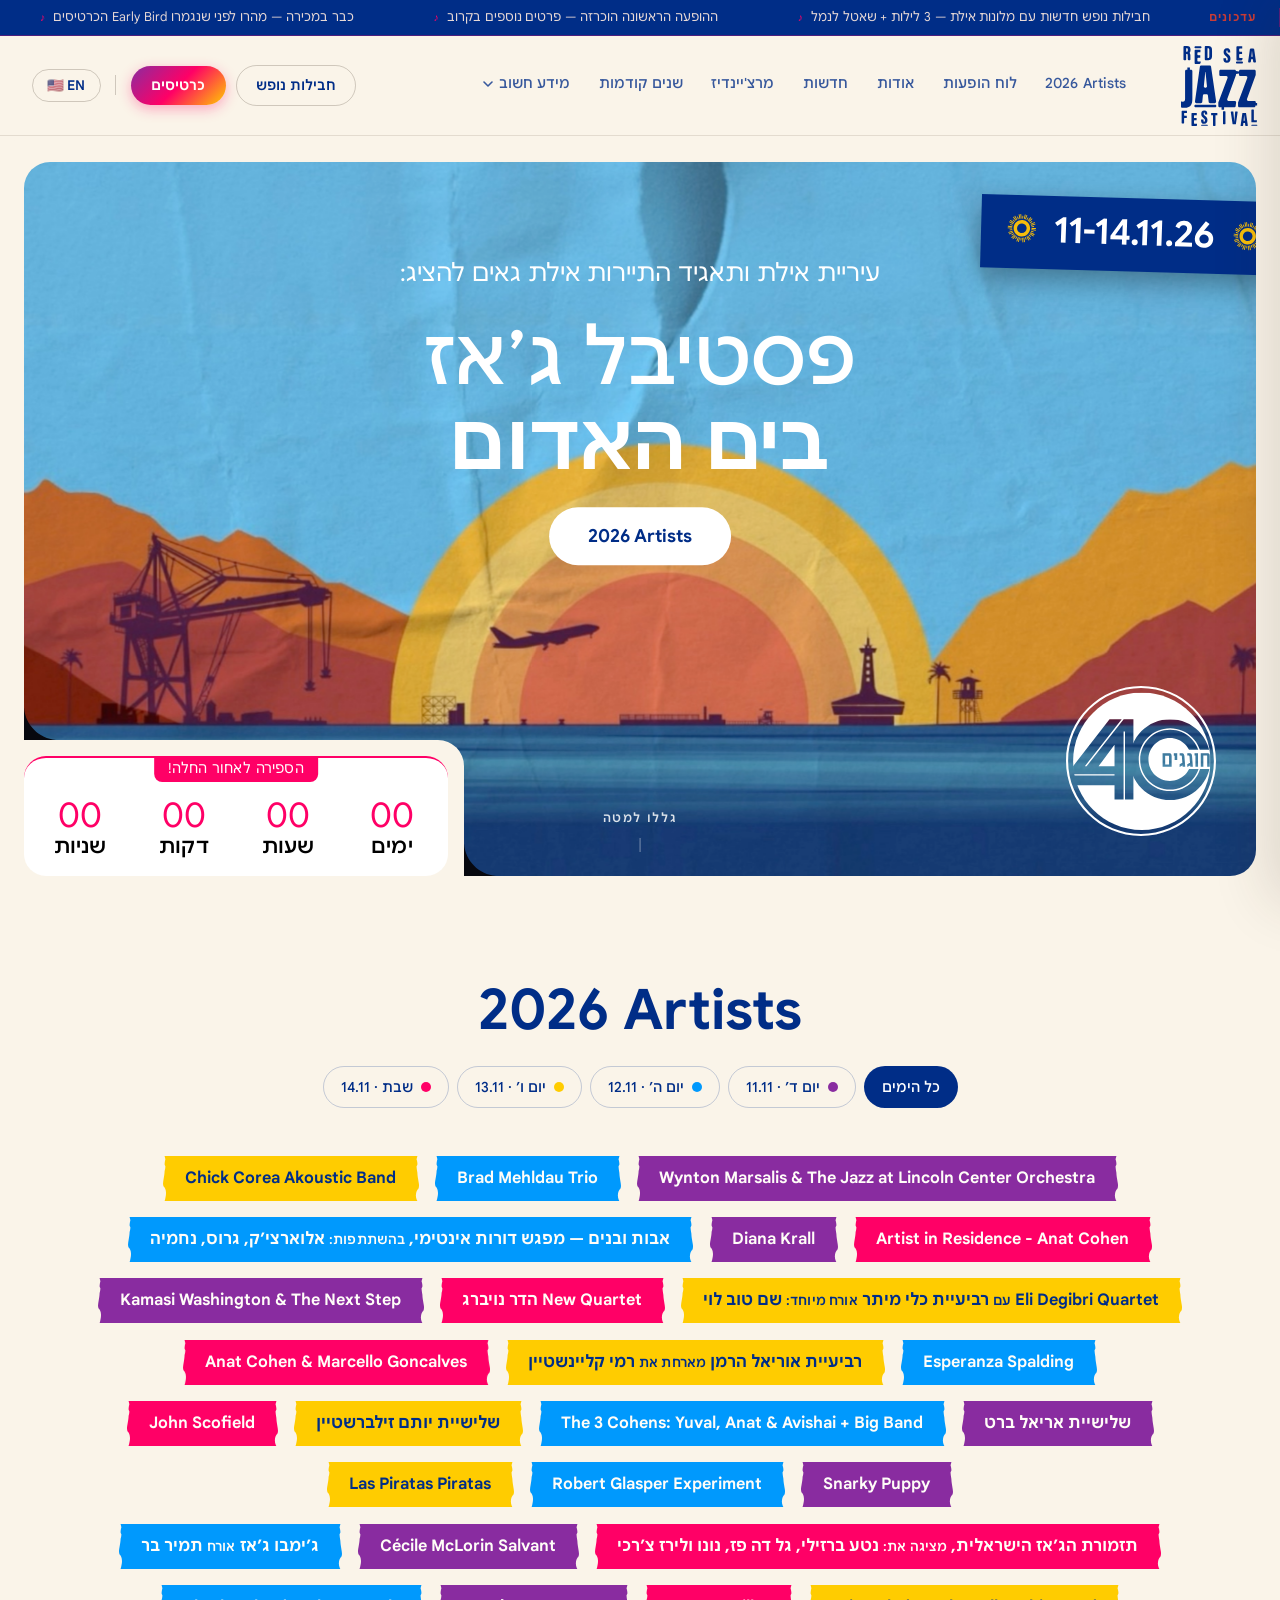
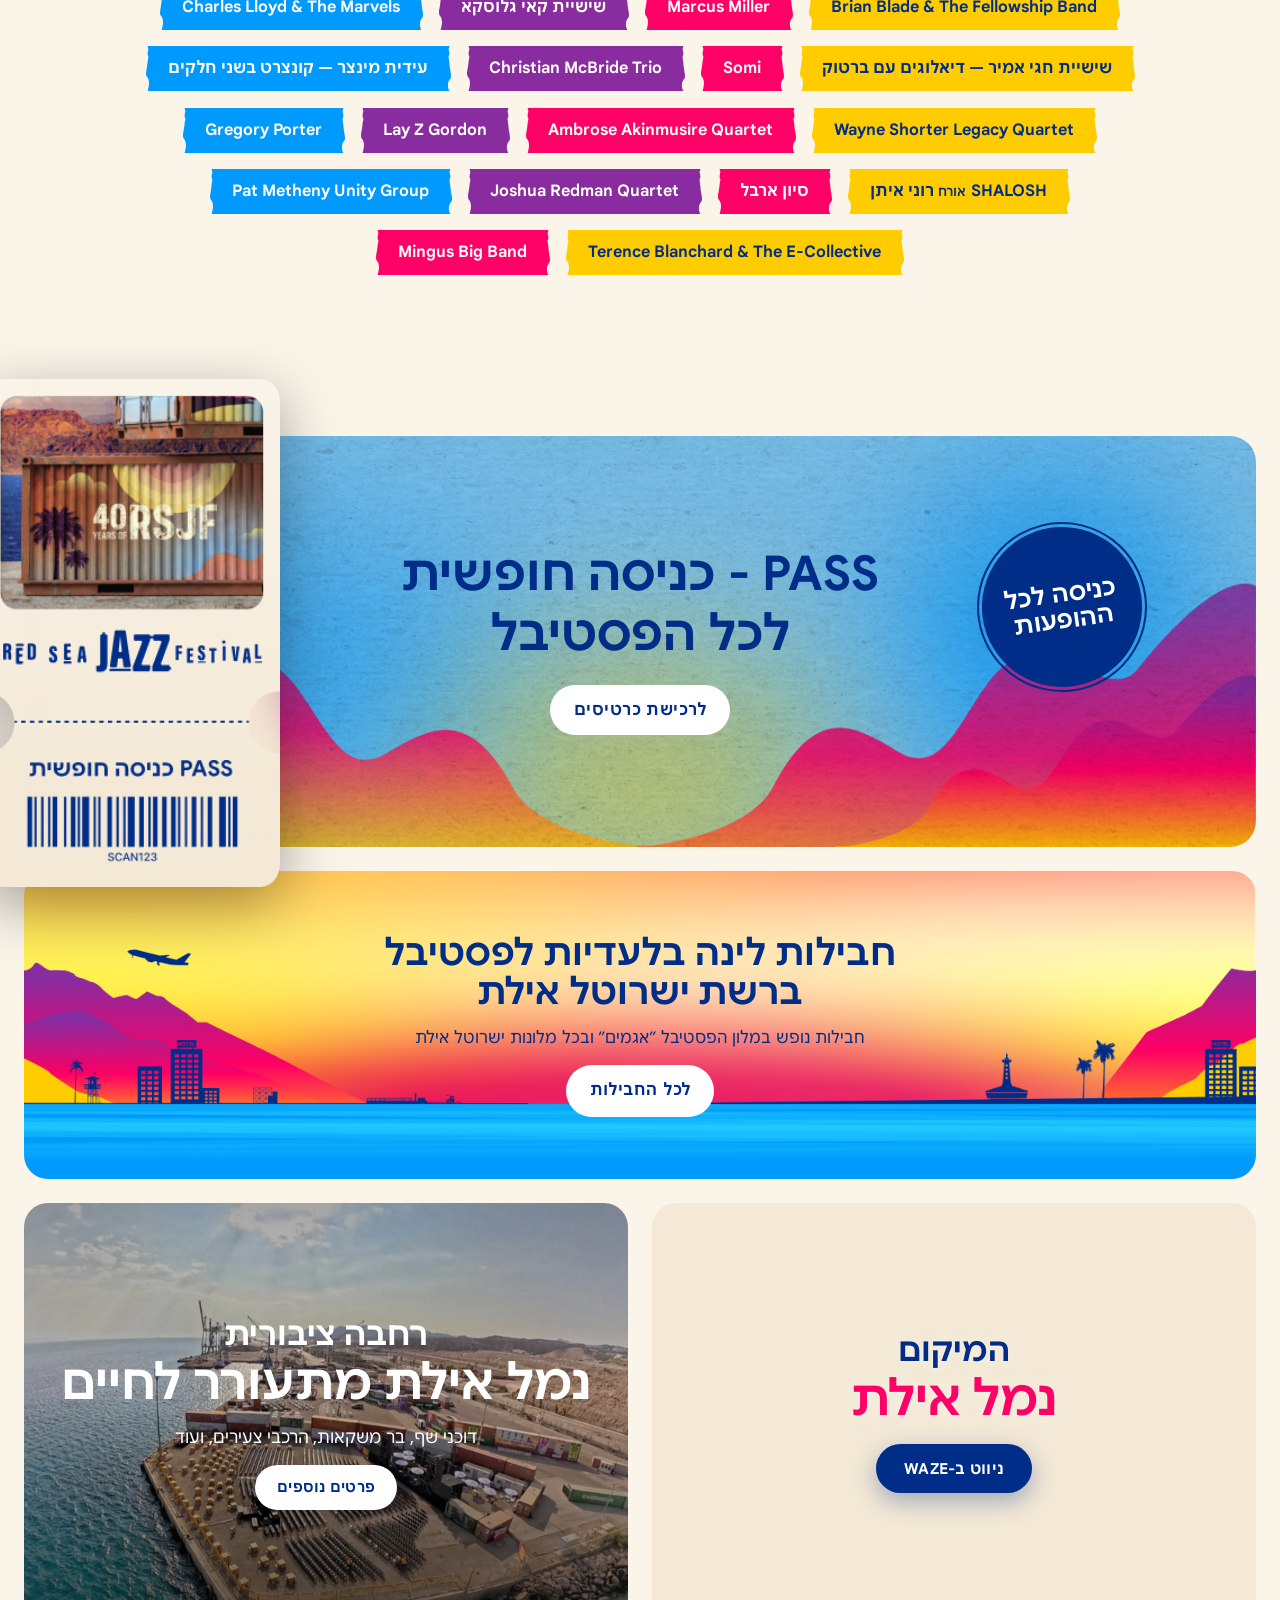
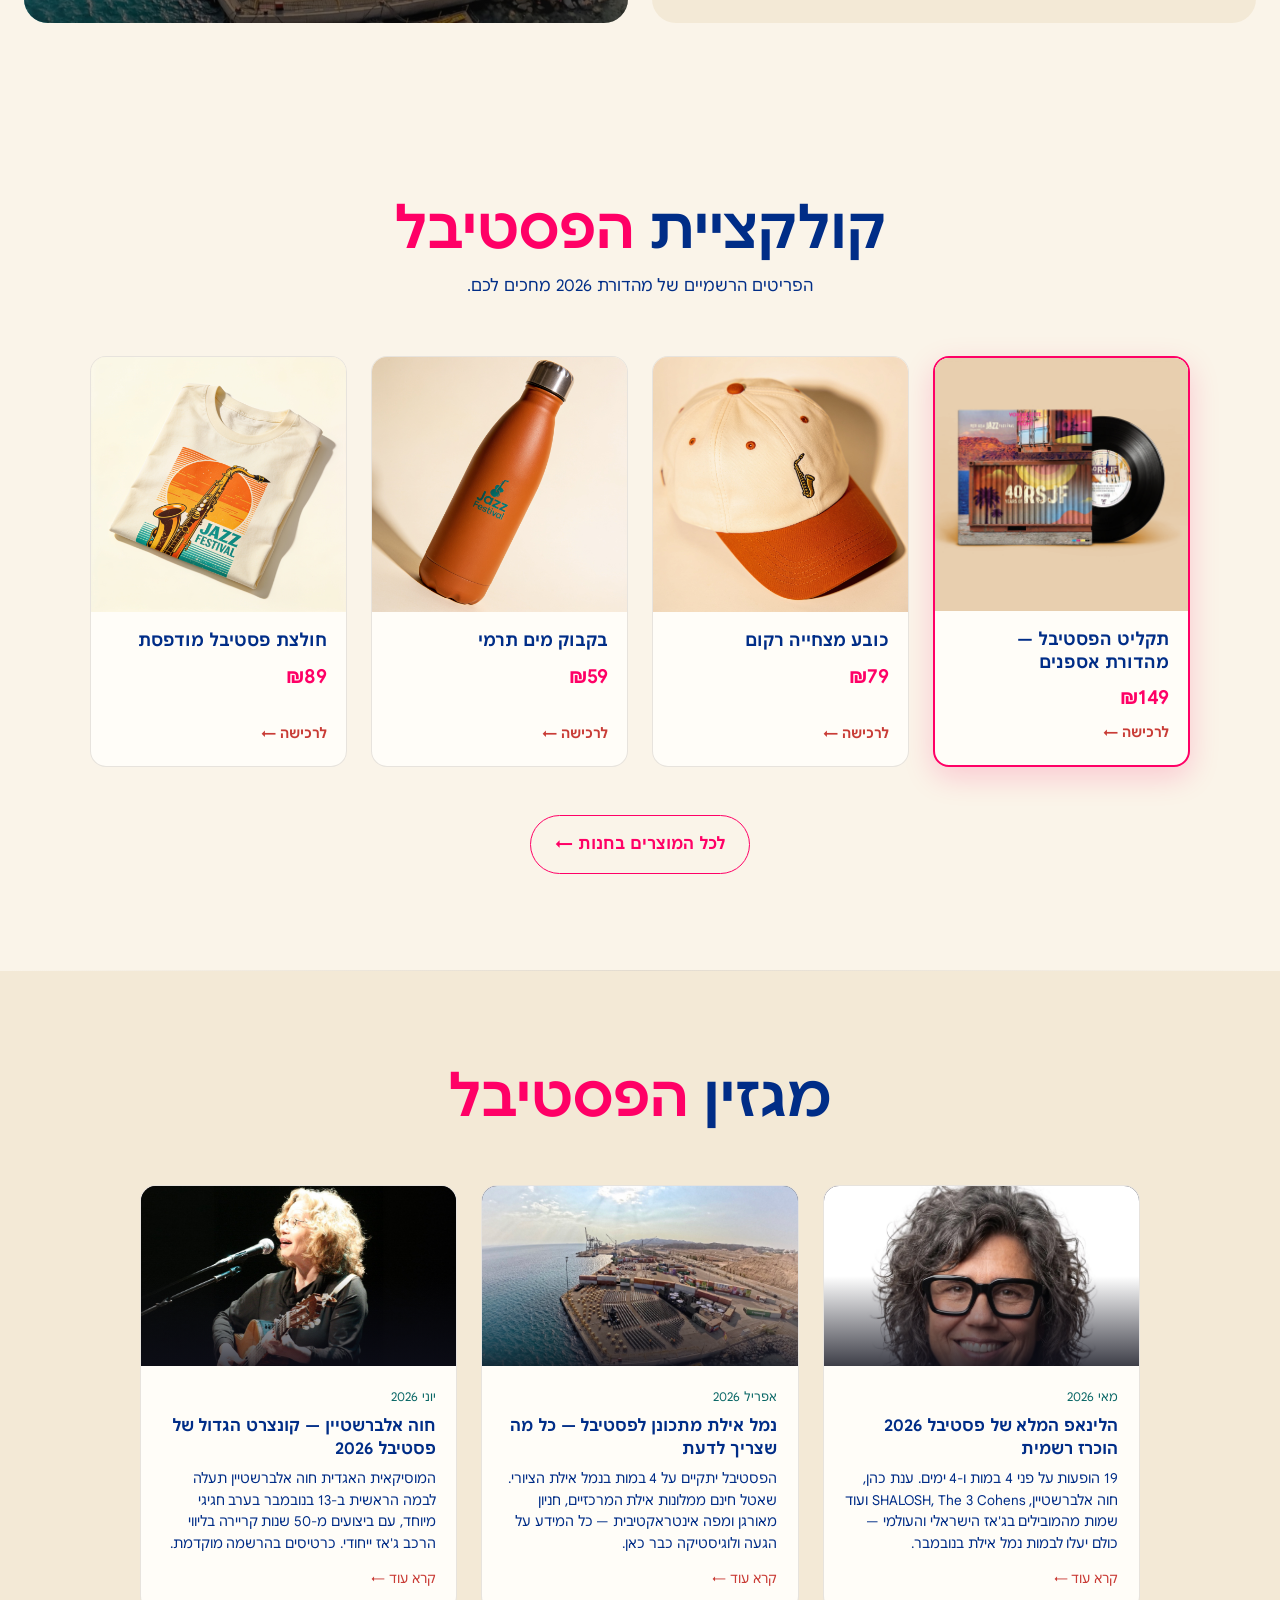
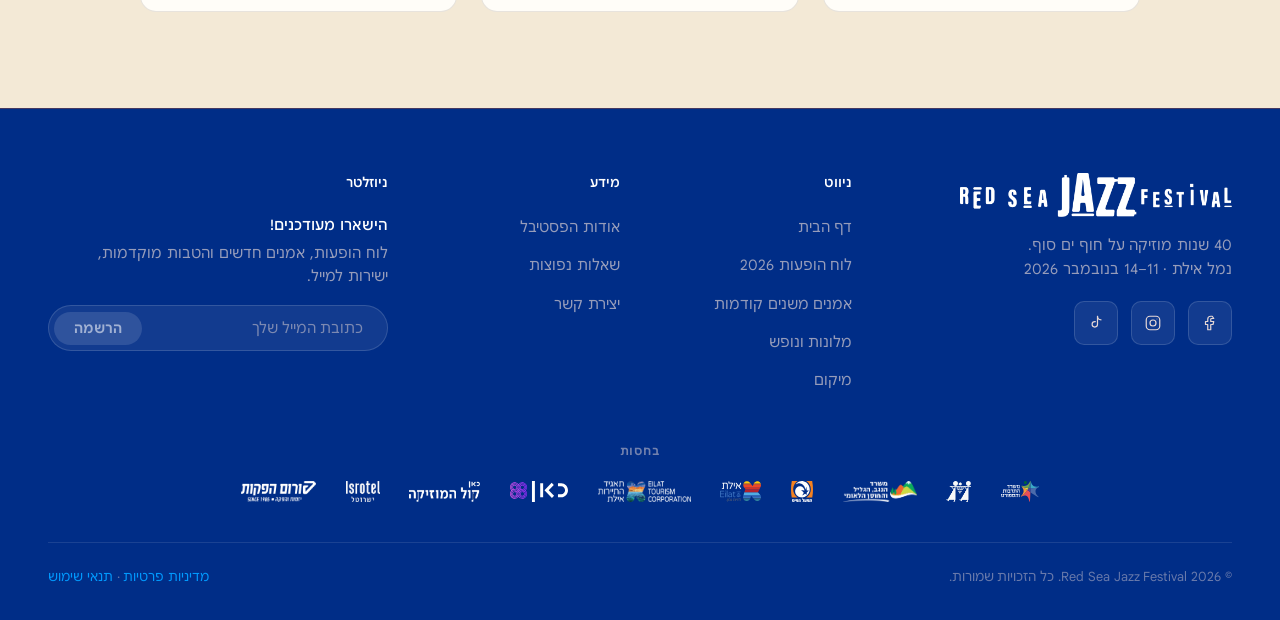
==== commit b6352049: "feat: פלטת צבעים חדשה לאתר, לוגו/מדיה חדשים בהירו, ועדכון באנרי Pass וחבילות לינה מהפיגמה - החלפת פל" ====
--- a/index.html
+++ b/index.html
@@ -20,8 +20,8 @@
   <meta name="twitter:description" content="11–14 בנובמבר 2026 · נמל אילת · 40 שנות מוזיקה · 40+ הופעות על 4 במות" />
   <meta name="twitter:image" content="./Graphig assets/og-image.jpg" />
   <meta name="twitter:image:alt" content="Red Sea Jazz Festival 2026" />
-  <meta name="theme-color" content="#D5645F" />
-  <meta name="msapplication-TileColor" content="#D5645F" />
+  <meta name="theme-color" content="#FF0066" />
+  <meta name="msapplication-TileColor" content="#FF0066" />
   <link rel="icon" type="image/x-icon" href="./favicon.ico" />
   <link rel="icon" type="image/png" sizes="16x16" href="./favicon-16x16.png" />
   <link rel="icon" type="image/png" sizes="32x32" href="./favicon-32x32.png" />
@@ -85,19 +85,19 @@
       /* ── Light Mode palette (cream background, warm dark-brown text) ── */
       --bg:        #FAF4E9;   /* רקע ראשי — שמנת עדינה */
       --bg2:       #F3E9D6;   /* רקע משני — שמנת חמה מעט כהה */
-      --orange:    #D5645F;   /* קורל מותג (מהפוסטר 2026) — מותאם לקונטרסט על שמנת */
-      --yellow:    #E0A800;   /* צהוב-ענבר — מותאם לקריאוּת על בהיר */
-      --red:       #D62246;   /* אדום מותג */
-      --pink:      #E0568F;   /* ורוד מותג */
-      --teal:      #0A8F8E;   /* טורקיז — מותאם לקונטרסט על שמנת */
-      --primary:   #F3746F;   /* צבע Primary של המותג */
+      --orange:    #FF0066;   /* קורל מותג (מהפוסטר 2026) — מותאם לקונטרסט על שמנת */
+      --yellow:    #FFCC00;   /* צהוב-ענבר — מותאם לקריאוּת על בהיר */
+      --red:       #FF0066;   /* אדום מותג */
+      --pink:      #892CA0;   /* ורוד מותג */
+      --teal:      #0099FD;   /* טורקיז — מותאם לקונטרסט על שמנת */
+      --primary:   #FF0066;   /* צבע Primary של המותג */
       --warm-glow: var(--primary);   /* זוהר חם (לאפקטים על ההירו הכהה) */
-      --text:      #521648; --text-rgb: 82,22,72;   /* טקסט ראשי — חום כהה */
-      --muted:     #6A5540; --yellow-text: #7A5C00; --teal-text: #086665; --orange-text: #C93C36; --orange-btn: #CF4943;   /* טקסט משני — חום בינוני */
+      --text:      #002D87; --text-rgb: 0,45,135;   /* טקסט ראשי — חום כהה */
+      --muted:     #002D87; --yellow-text: #7A5C00; --teal-text: #086665; --orange-text: #C93C36; --orange-btn: #CF4943;   /* טקסט משני — חום בינוני */
       --card-bg:   #FFFDF8;   /* רקע כרטיסים — לבן-שמנת */
       --border:    rgba(58,42,30,0.12);  /* מסגרות — חום שקוף */
       --border-strong: rgba(58,42,30,0.22);
-      --btn-gradient:  linear-gradient(135deg, var(--orange-btn), var(--red)); /* גרדיאנט אחיד לכל הכפתורים */
+      --btn-gradient:  linear-gradient(135deg, #892CA0, #FF0066, #FFCC00); /* גרדיאנט אחיד לכל הכפתורים */
       --shadow:    rgba(58,42,30,0.10);  /* צללים רכים על בהיר */
       --shadow-strong: rgba(58,42,30,0.16);
       --on-accent: #FFFDF8;  /* טקסט על רקע צבעוני מלא */
@@ -147,18 +147,18 @@
     .ticker-bar {
       position: fixed; top: 0; left: 0; right: 0;
       height: var(--ticker-h); z-index: 101;
-      background: #290B24;
+      background: #002D87;
       display: flex; align-items: center;
       direction: ltr;
       overflow: hidden;
-      border-bottom: 1px solid rgba(213,100,95,0.3);
+      border-bottom: 1px solid rgba(255,0,102,0.3);
     }
     .ticker-label {
       flex-shrink: 0;
       padding: 0 1.4rem 0 1rem;
       font-size: 0.7rem; font-weight: 700; letter-spacing: 0.08em;
       color: var(--orange-text); text-transform: uppercase;
-      border-right: 1px solid rgba(213,100,95,0.35);
+      border-right: 1px solid rgba(255,0,102,0.35);
       white-space: nowrap;
     }
     .ticker-track-wrap { flex: 1; overflow: hidden; position: relative; }
@@ -227,7 +227,6 @@
       height: 80px;
       width: auto;
       display: block;
-      filter: brightness(0) saturate(100%) invert(15%) sepia(28%) saturate(900%) hue-rotate(350deg);
       transition: height 0.35s;
     }
     nav.scrolled .nav-logo-img { height: 44px; }
@@ -299,7 +298,7 @@
       white-space: nowrap; text-align: start;
       background: none; border: none; width: 100%; cursor: pointer; font-family: inherit;
     }
-    .nav-drop-panel > a:hover { background: rgba(213,100,95,0.08); color: var(--primary); }
+    .nav-drop-panel > a:hover { background: rgba(255,0,102,0.08); color: var(--primary); }
     .nav-drop-panel > a.active { color: var(--primary); font-weight: 700; }
 
     /* ── Nav action buttons (left side) ── */
@@ -311,12 +310,12 @@
       color: var(--on-accent); border: none; border-radius: 50px;
       padding: 0.5rem 1.3rem; font-size: 0.85rem; font-weight: 700;
       letter-spacing: normal; cursor: pointer;
-      box-shadow: 0 4px 14px rgba(213,100,95,0.32);
+      box-shadow: 0 4px 14px rgba(255,0,102,0.32);
       transition: transform 0.2s, box-shadow 0.2s;
     }
     .nav-btn-primary:hover {
       transform: translateY(-2px);
-      box-shadow: 0 6px 22px rgba(213,100,95,0.45);
+      box-shadow: 0 6px 22px rgba(255,0,102,0.45);
     }
     .nav-btn-secondary {
       background: transparent;
@@ -478,7 +477,7 @@
       bottom: 64px;
       right: 64px;
       z-index: 10;
-      width: 177px;
+      width: 150px;
       height: auto;
       pointer-events: none;
     }
@@ -493,7 +492,10 @@
        which now sits flush against the banner's top edge on its own (Figma node 357:1517) */
     .hero-main-content {
       position: absolute;
-      top: 50%;
+      /* 39% (ולא 50%) — ממרכז את הבלוק בתוך אזור השמיים בלבד (מהשול העליון של
+         הבאנר ועד לקו האופק/המים ברקע), לא בתוך כל גובה הבאנר, כך שהמרחק
+         האופטי מלמעלה זהה למרחק עד קו המים והטקסט לא נוגע בים. */
+      top: 35.6%;
       left: 50%;
       transform: translate(-50%, -50%);
       display: flex;
@@ -509,13 +511,15 @@
        so it can hug the image's own top edge exactly (24px = .hero-image-frame's inset). */
     .hero-date-badge {
       position: absolute;
-      top: 24px;
-      left: 50%;
-      transform: translateX(-50%);
+      top: 32px;
+      left: auto;
+      right: 0;
+      transform: none;
       z-index: 10;
-      width: 220px;
+      width: 300px;
       height: auto;
       pointer-events: auto;
+      filter: drop-shadow(0 10px 14px rgba(0,0,0,0.35));
     }
 
     /* "Presented by" line — sits above the title, same size on mobile and desktop */
@@ -536,7 +540,6 @@
       text-align: center;
       line-height: 1.1;
       letter-spacing: 0.15px;
-      text-shadow: 4px 4px 0 var(--primary);
       margin: 0;
     }
     .hero-title-line1 {
@@ -670,7 +673,7 @@
       .hero-40-mark { display: none; }
       .hero-40-mark-mobile { display: block; width: 76px; margin-top: 0; }
       .hero-date-badge {
-        top: 16px; left: 50%; right: auto; transform: translateX(-50%);
+        top: 0; left: 50%; right: auto; transform: translateX(-50%);
         width: 170px;
       }
       .hero-content-frame {
@@ -888,12 +891,12 @@
       color: #fff; border: none; border-radius: 50px;
       padding: 0.9rem 2.5rem; font-size: 1rem; font-weight: 700;
       letter-spacing: normal;
-      box-shadow: 0 0 30px rgba(243,116,111,0.45);
+      box-shadow: 0 0 30px rgba(255,0,102,0.45);
       transition: transform 0.2s, box-shadow 0.2s;
     }
     .btn-primary:hover {
       transform: translateY(-3px) scale(1.03);
-      box-shadow: 0 0 50px rgba(243,116,111,0.7);
+      box-shadow: 0 0 50px rgba(255,0,102,0.7);
     }
     .btn-secondary {
       background: transparent;
@@ -1047,7 +1050,7 @@
     }
     .show-thumb::after {
       content: ''; position: absolute; inset: 0;
-      background: radial-gradient(circle at 30% 70%, rgba(243,116,111,0.2), transparent 70%);
+      background: radial-gradient(circle at 30% 70%, rgba(255,0,102,0.2), transparent 70%);
     }
     /* Placeholder glyph — מוצג רק כשאין תמונה אמיתית בשורה */
     .show-thumb::before {
@@ -1089,7 +1092,7 @@
       position: absolute; top: 4px; bottom: 4px;
       border-radius: 50px;
       background: var(--btn-gradient);
-      box-shadow: 0 0 16px rgba(243,116,111,0.45);
+      box-shadow: 0 0 16px rgba(255,0,102,0.45);
       transition: left 0.3s cubic-bezier(0.34,1.56,0.64,1), width 0.3s;
       pointer-events: none;
     }
@@ -1156,7 +1159,7 @@
     }
     .lineup-artist-thumb::after {
       content: ''; position: absolute; inset: 0;
-      background: radial-gradient(circle at 40% 60%, rgba(243,116,111,0.04), transparent 45%);
+      background: radial-gradient(circle at 40% 60%, rgba(255,0,102,0.04), transparent 45%);
       z-index: -1;
     }
     .lineup-artist-thumb.has-img::after { content: none; }
@@ -1177,8 +1180,8 @@
       padding: 0.4rem;
     }
     .show-block {
-      background: rgba(243,116,111,0.1);
-      border: 1px solid rgba(243,116,111,0.3);
+      background: rgba(255,0,102,0.1);
+      border: 1px solid rgba(255,0,102,0.3);
       border-radius: 10px; padding: 0;
       cursor: pointer; transition: all 0.25s;
       position: relative; overflow: hidden;
@@ -1195,9 +1198,9 @@
       border-start-end-radius: 10px; border-end-end-radius: 10px;
     }
     .show-block:hover {
-      background: rgba(243,116,111,0.2);
+      background: rgba(255,0,102,0.2);
       transform: scale(1.02);
-      box-shadow: 0 5px 20px rgba(243,116,111,0.2);
+      box-shadow: 0 5px 20px rgba(255,0,102,0.2);
     }
     .show-block.teal {
       background: rgba(0,200,200,0.1);
@@ -1236,7 +1239,7 @@
       overflow: hidden;
     }
     .lineup-list-item:hover {
-      border-color: rgba(243,116,111,0.4);
+      border-color: rgba(255,0,102,0.4);
       transform: translateX(-4px);
       background: color-mix(in srgb, #FFFDF8 94%, var(--primary) 6%);
     }
@@ -1256,7 +1259,7 @@
       border-radius: 50px; border: 1px solid;
       font-weight: 500;
     }
-    .lineup-stage.stage-1 { color: var(--orange-text); border-color: rgba(243,116,111,0.4); background: rgba(243,116,111,0.08); }
+    .lineup-stage.stage-1 { color: var(--orange-text); border-color: rgba(255,0,102,0.4); background: rgba(255,0,102,0.08); }
     .lineup-stage.stage-2 { color: var(--teal-text);   border-color: rgba(0,200,200,0.4);   background: rgba(0,200,200,0.08); }
     .lineup-stage.stage-3 { color: var(--pink);   border-color: rgba(255,110,180,0.4); background: rgba(255,110,180,0.08); }
     .lineup-stage.stage-4 { color: var(--yellow-text); border-color: rgba(255,210,52,0.4);  background: rgba(255,210,52,0.08); }
@@ -1265,73 +1268,58 @@
     /* #hotels כבר לא סקשן עוטף עצמאי — הוא ה-id שיושב עכשיו ישירות על
        .hotel-banner בתוך .quick-info-grid (ראו למטה). כל הריווח החיצוני
        (padding, gap) עבר לבעלות .quick-info-grid. */
+    /* Sunset skyline — Figma node 467:2265, "Accommodation packages".
+       aspect-ratio (not a fixed height) keeps the illustration undistorted
+       at any container width, matching the asset's own 1200:300 ratio. */
     .hotel-banner {
       position: relative; overflow: hidden;
       border-radius: 24px;
-      min-height: 320px;
-      /* Dark night-scene — Figma node 365:1175: מלונות + סהר + שמיים, טקסטורת נייר מוכהית אפויה בתוך התמונה */
-      --banner-fg: #fff;
-      /* גרדיאנט כיסוי מעל התמונה — Figma node 365:2258: שקוף בצד שמאל (הסהר גלוי במלואו),
-         נכהה לצבע האחיד #0e407d עד הקצה הימני (מאחורי הטקסט), לקריאות.
-         background-blend-mode:multiply (ולא normal) כדי שטקסטורת הנייר המקומט
-         האפויה בתוך התמונה תמשיך להיראות גם מתחת לאזור המוכהה — נראה אורגני
-         ולא בלוק צבע שטוח. */
-      background-image: linear-gradient(to right, rgba(14,64,125,0) 0%, #0e407d 72%), url('./Graphig assets/hotel-banner-bg.jpg');
-      background-size: 100% 100%, cover;
-      background-position: 0 0, center;
-      background-repeat: no-repeat, no-repeat;
-      background-blend-mode: multiply, normal;
-      background-color: #0e407d;
-      border: 1px solid rgba(255,107,26,0.25);
-      padding-block: 3.3rem;
-      padding-inline-start: 80px;
-      padding-inline-end: 3.5rem;
-      display: flex; align-items: center; justify-content: space-between; gap: 4rem;
-      flex-wrap: wrap;
+      aspect-ratio: 1200 / 300;
+      background-color: #FAF4E9;
+      background-image: url('./Graphig assets/hotel-banner-bg-v2.png');
+      background-size: 100% 100%;
+      background-position: center;
+      background-repeat: no-repeat;
+      display: flex; align-items: center; justify-content: center;
+      padding-inline: 3.5rem;
       cursor: pointer;
       text-decoration: none;
-      transition: border-color 0.3s, box-shadow 0.3s;
+      transition: transform 0.2s, box-shadow 0.3s;
     }
     .hotel-banner:hover {
-      border-color: rgba(255,107,26,0.5);
-      box-shadow: 0 0 60px rgba(255,107,26,0.18), 0 24px 60px rgba(14,64,125,0.35);
-    }
-
-    .hotel-banner-content { position: relative; z-index: 2; display: flex; flex-direction: column; gap: 14px; align-items: flex-start; flex: 1; min-width: 0; text-align: right; }
+      transform: translateY(-3px);
+      box-shadow: 0 20px 50px rgba(0,45,135,0.25);
+    }
+
+    .hotel-banner-content {
+      position: relative; z-index: 2;
+      display: flex; flex-direction: column; gap: 14px;
+      align-items: center; text-align: center;
+      max-width: 620px;
+    }
     .hotel-banner-title {
-      display: flex; flex-direction: column; align-items: flex-start;
+      display: flex; flex-direction: column; align-items: center;
       font-weight: 700; line-height: 1.1;
     }
-    .hotel-banner-title .title-line1 { color: var(--banner-fg); font-size: clamp(1.9rem, 3.8vw, 2.5rem); }
-    .hotel-banner-title .hl { color: var(--primary); font-size: clamp(2.6rem, 5.4vw, 3.6rem); }
-    .hotel-banner-sub { color: var(--banner-fg); font-size: 16px; line-height: 1.6; text-align: right; }
-
-    .hotel-banner-cta { position: relative; z-index: 2; flex-shrink: 0; }
+    .hotel-banner-title .title-line1,
+    .hotel-banner-title .title-line2 {
+      color: #002D87;
+      font-size: clamp(1.5rem, 2.8vw, 2.6rem);
+    }
+    .hotel-banner-sub { color: #002D87; font-size: 16px; line-height: 1.6; text-align: center; }
+
     .hotel-banner-btn {
-      display: inline-flex; align-items: center; gap: 0.7rem;
-      background: var(--primary);
-      color: #fff; border: none; border-radius: 50px;
-      padding: 1rem 2.2rem; font-size: 1rem; font-weight: 700;
-      letter-spacing: 0; cursor: pointer;
-      box-shadow: 0 0 30px rgba(243,116,111,0.45);
+      display: inline-flex; align-items: center; justify-content: center;
+      background: #ffffff;
+      color: #002D87; border: none; border-radius: 100px;
+      padding: 12px 24px; font-size: 16px; font-weight: 700;
+      letter-spacing: 0.46px; text-transform: uppercase; cursor: pointer;
       transition: transform 0.2s, box-shadow 0.2s;
       text-decoration: none;
     }
     .hotel-banner-btn:hover {
-      transform: translateY(-3px) scale(1.03);
-      box-shadow: 0 0 50px rgba(243,116,111,0.7);
-    }
-    .hotel-banner-btn .arrow { font-size: 1.1rem; transition: transform 0.2s; }
-    .hotel-banner-btn:hover .arrow { transform: translateX(-4px); }
-
-    .hotel-logos {
-      display: flex; gap: 10px; flex-wrap: wrap;
-      align-items: center;
-    }
-    .hotel-logo-chip {
-      background: rgba(255,255,255,0.16); border: 1px solid rgba(255,255,255,0.5);
-      border-radius: 8px; padding: 0.31rem 0.75rem;
-      font-size: 0.875rem; color: var(--banner-fg); font-weight: 400;
+      transform: translateY(-3px);
+      box-shadow: 0 10px 28px rgba(0,0,0,0.18);
     }
 
     /* ─── NEWS ─────────────────────────────────────────────────── */
@@ -1464,9 +1452,9 @@
     /* פריט דגל — התקליט: מודגש בכרטיס גבולי כתום + תג "פריט דגל" */
     .merch-card-featured {
       border: 2px solid var(--orange);
-      box-shadow: 0 10px 30px rgba(213,100,95,0.18);
-    }
-    .merch-card-featured:hover { box-shadow: 0 16px 40px rgba(213,100,95,0.30); }
+      box-shadow: 0 10px 30px rgba(255,0,102,0.18);
+    }
+    .merch-card-featured:hover { box-shadow: 0 16px 40px rgba(255,0,102,0.30); }
     /* מוצרים שקיימים רק בקרוסלת המובייל (שקית בד/פוסטר/קפוצ'ון) — בדסקטופ
        נשארים 4 המוצרים המקוריים (תקליט/כובע/בקבוק/חולצה) + כפתור "לכל
        המוצרים בחנות" מתחתם; מוצג ל-≤600px, ראו override ב-@media למטה */
@@ -1477,7 +1465,7 @@
       background: var(--btn-gradient); color: #fff;
       font-size: 0.72rem; font-weight: 800; letter-spacing: 0.02em;
       padding: 0.34rem 0.75rem; border-radius: 50px;
-      box-shadow: 0 4px 14px rgba(213,100,95,0.4);
+      box-shadow: 0 4px 14px rgba(255,0,102,0.4);
       display: inline-flex; align-items: center; gap: 0.3rem;
     }
 
@@ -1491,7 +1479,7 @@
       font-size: 16px; font-weight: 700; text-decoration: none;
       transition: background 0.2s, transform 0.2s;
     }
-    .merch-cta:hover { background: rgba(243,116,111,0.06); transform: translateY(-2px); }
+    .merch-cta:hover { background: rgba(255,0,102,0.06); transform: translateY(-2px); }
 
     /* height אחיד עם שאר כפתורי ה-CTA במובייל (44px — כגובה כפתור
        "פרטים נוספים" ב-.quick-info-plaza) */
@@ -1542,7 +1530,7 @@
       }
       .merch-grid .merch-card-featured:hover {
         border-color: var(--orange);
-        box-shadow: 0 10px 30px rgba(213,100,95,0.18);
+        box-shadow: 0 10px 30px rgba(255,0,102,0.18);
       }
     }
 
@@ -1626,12 +1614,12 @@
       font-weight: 700; font-size: 0.95rem; letter-spacing: 0.15px;
       border-radius: 100px; padding: 12px 28px;
       text-decoration: none;
-      box-shadow: 0 8px 24px rgba(82,22,72,0.35);
+      box-shadow: 0 8px 24px rgba(0,45,135,0.35);
       transition: transform 0.2s, box-shadow 0.2s;
     }
     .quick-info-map-btn:hover {
       transform: translateY(-3px);
-      box-shadow: 0 12px 30px rgba(82,22,72,0.45);
+      box-shadow: 0 12px 30px rgba(0,45,135,0.45);
     }
     @media (max-width: 600px) {
       .quick-info-map-overlay { gap: 14px; }
@@ -1702,8 +1690,8 @@
     }
     /* ─── FOOTER ──────────────────────────────────────────────── */
     footer {
-      background: #290B24;
-      border-top: 1px solid rgba(213,100,95,0.3);
+      background: #002D87;
+      border-top: 1px solid rgba(255,0,102,0.3);
       padding: 4rem 3rem 2rem;
     }
     .footer-grid {
@@ -1729,7 +1717,7 @@
       font-size: 1rem; transition: all 0.2s; cursor: pointer;
       color: #e6d8d6; font-family: var(--font);
     }
-    .social-btn:hover { background: rgba(243,116,111,0.25); border-color: var(--orange); }
+    .social-btn:hover { background: rgba(255,0,102,0.25); border-color: var(--orange); }
     .footer-col-title { font-size: 0.8rem; color: #fff; letter-spacing: 0; text-transform: uppercase; margin-bottom: 1.2rem; font-weight: 600; }
     .footer-links { list-style: none; display: flex; flex-direction: column; gap: 0.7rem; }
     .footer-links a { font-size: 0.9rem; color: rgba(230,216,214,0.65); transition: color 0.2s; }
@@ -1834,11 +1822,9 @@
       section { padding: 60px 1rem; }
       .schedule-table th, .time-col { padding: 0.5rem; font-size: 0.7rem; }
       .show-name { font-size: 0.78rem; }
-      /* padding-bottom 24px: הכפתור הוא הילד האחרון בעמודת ה-flex, אז המרחק
-         שלו מהשוליים התחתונים של הבאנר נקבע ישירות ע"י ה-padding-bottom כאן.
-         padding-top מצומצם גם הוא — קונטיינר נמוך יותר = פחות זום-קרופ אוטומטי
-         של תמונת הרקע הרחבה (object-fit:cover), כך שנראה יותר מהתמונה. */
-      .hotel-banner { flex-direction: column; padding: 48px 16px 24px; }
+      /* aspect-ratio 1200:300 (הבסיס לדסקטופ) נהיה נמוך מדי לתוכן במובייל —
+         כאן עוברים לגובה גמיש עם רקע cover (קרופ, לא מתיחה) במקום 100%/100%. */
+      .hotel-banner { aspect-ratio: auto; min-height: 380px; background-size: cover; padding-inline: 16px; }
       .btn-primary, .btn-secondary { width: 100%; }
       .hero-subtitle-text { font-size: clamp(18px, 5vw, 28px); }
     }
@@ -1849,12 +1835,9 @@
        ושכבת הצבע מצומצמת לאזור הטקסט בלבד כדי לחשוף את התמונה. */
     @media (max-width: 600px) {
       /* הריווח החיצוני (הרווח מהסקשן הקודם/הבא) עבר לבעלות .quick-info-grid —
-         כאן נשארת רק ההתאמה הפנימית של תוכן הכרטיס עצמו למובייל. */
-      .hotel-banner-content { align-items: center; text-align: center; }
-      .hotel-banner-title { align-items: center; }
-      .hotel-banner-sub { text-align: center; font-size: 15px; }
-      .hotel-logos { justify-content: center; }
-
+         כאן נשארת רק ההתאמה הפנימית של תוכן הכרטיס עצמו למובייל (הבסיס כבר
+         ממורכז, אז רק גודל טקסט וכפתור מותאמים). */
+      .hotel-banner-sub { font-size: 15px; }
       .hotel-banner-btn { padding: 0.75rem 2rem; height: 44px; }
     }
 
@@ -2002,7 +1985,7 @@
     .show-panel-origin { font-size: 0.82rem; color: var(--muted); }
     .show-panel-genre-tag {
       display: inline-block;
-      background: rgba(243,116,111,0.12); color: var(--orange-text);
+      background: rgba(255,0,102,0.12); color: var(--orange-text);
       border-radius: 50px; padding: 0.18rem 0.75rem; font-size: 0.73rem;
     }
 
@@ -2039,13 +2022,13 @@
       color: #fff; border: none; border-radius: 50px;
       padding: 1rem 1.5rem; font-size: 0.97rem; font-weight: 700;
       cursor: pointer; text-decoration: none;
-      box-shadow: 0 0 24px rgba(243,116,111,0.42);
+      box-shadow: 0 0 24px rgba(255,0,102,0.42);
       transition: transform 0.2s, box-shadow 0.2s;
       flex-shrink: 0; margin-top: auto;
     }
     .show-panel-ticket-btn:hover {
       transform: translateY(-2px);
-      box-shadow: 0 0 40px rgba(243,116,111,0.68);
+      box-shadow: 0 0 40px rgba(255,0,102,0.68);
       color: #fff;
     }
     .show-panel-ticket-btn .ticket-arrow { transition: transform 0.2s; }
@@ -2140,7 +2123,7 @@
 
     <!-- Logo tab – white hanging badge on the right -->
     <a class="nav-logo-tab" href="#">
-      <img src="State=Vertical.svg?v=2" alt="Red Sea Jazz Festival" class="nav-logo-img" width="80" height="80" />
+      <img src="State=Vertical.svg?v=3" alt="Red Sea Jazz Festival" class="nav-logo-img" width="77" height="80" />
     </a>
 
     <!-- Nav inner: links (center) + action buttons (left) -->
@@ -2224,15 +2207,16 @@
            aria-hidden="true"
            width="1280" height="720"
            fetchpriority="high">
+
+      <!-- Date badge — flush against the top-right of the banner. Nested inside
+           .hero-image-frame (not a sibling) so the frame's own overflow:hidden +
+           rounded corner naturally cut it off at the edge instead of letting it
+           bleed past the banner onto the page background. -->
+      <img class="hero-date-badge" src="./Graphig assets/hero-date-tag.svg" alt="11–14.11.26" width="300" height="99">
     </div>
 
     <!-- 40th-anniversary mark — bottom-right, 40px from the banner's bottom+right edges -->
-    <img class="hero-40-mark" src="./Graphig assets/hero-40-mark.svg" alt="40 מהדורה" width="177" height="100">
-
-    <!-- Date badge — flush against the top of the banner, zero gap. Positioned
-         independently of .hero-main-content (which starts lower) so it can hug
-         the image's own top edge exactly regardless of breakpoint. -->
-    <img class="hero-date-badge" src="./Graphig assets/hero-date-badge.png" alt="11–14.11.26" width="267" height="102">
+    <img class="hero-40-mark" src="./Graphig assets/hero-40-mark.svg" alt="40 מהדורה" width="133" height="133">
 
     <!-- Hero title + full-lineup CTA — right-aligned, 80px from the banner's right edge (desktop).
          .hero-content-frame is display:contents on desktop (no-op); on mobile it becomes the flex track
@@ -2249,7 +2233,7 @@
         <span class="hero-lineup-btn-arrow" aria-hidden="true">&#8592;</span>
       </a>
       <!-- Mobile-only: the "40" mark repeats here, below the button, instead of the top-left corner -->
-      <img class="hero-40-mark-mobile" src="./Graphig assets/hero-40-mark.svg" alt="40 מהדורה" width="177" height="100">
+      <img class="hero-40-mark-mobile" src="./Graphig assets/hero-40-mark.svg" alt="40 מהדורה" width="133" height="133">
     </div>
 
     <!-- Countdown — bottom-left of hero (desktop) / bottom-center (mobile) -->
@@ -2619,17 +2603,19 @@
     }
 
     /* ── DAY FILTER — לפי DS Jazz Festival (Figma: FeaturingName, node 22:77) — 4 גוונים
-       קבועים (Blue/Green/Yellow/Red) עם רקע מלא וטקסט לפי ניגודיות, ומצב Hover מוגדר
-       כהכהיה אחידה של 20% בגוון הטקסט הכהה (#521648) על גבי צבע הבסיס ── */
+       קבועים (Green/Blue/Yellow/Red לפי שמות ה-property בפיגמה) עם רקע מלא וטקסט
+       לפי ניגודיות, ומצב Hover מוגדר בפיגמה כשכבת overlay אחידה של 20% בגוון
+       rgba(82,22,72,0.2) על גבי צבע הבסיס — משוכפל כאן 1:1 (ולא לפי --text
+       הנוכחי של האתר, כדי להישאר תואם בדיוק למה שמוגדר ב-DS) ── */
     #artist-lineup-text {
-      --day-1: #2B6CA3; /* יום ד׳ · 11.11 — Blue */
-      --day-2: var(--teal); /* יום ה׳ · 12.11 — Green */
-      --day-3: #E0932E; /* יום ו׳ · 13.11 — Yellow */
-      --day-4: var(--warm-glow); /* שבת · 14.11 — Red (--primary, #F3746F) */
-      --day-1-hover: #335B91;
-      --day-2-hover: #187780;
-      --day-3-hover: #C47A33;
-      --day-4-hover: #D36167;
+      --day-1: #892CA0; /* יום ד׳ · 11.11 — Green (DS) */
+      --day-2: var(--teal); /* יום ה׳ · 12.11 — Blue (DS) */
+      --day-3: var(--yellow); /* יום ו׳ · 13.11 — Yellow (DS, #FFCC00) */
+      --day-4: var(--warm-glow); /* שבת · 14.11 — Red (--primary, #FF0066) */
+      --day-1-hover: linear-gradient(rgba(82,22,72,0.2), rgba(82,22,72,0.2)), var(--day-1);
+      --day-2-hover: linear-gradient(rgba(82,22,72,0.2), rgba(82,22,72,0.2)), var(--day-2);
+      --day-3-hover: linear-gradient(rgba(82,22,72,0.2), rgba(82,22,72,0.2)), var(--day-3);
+      --day-4-hover: linear-gradient(rgba(82,22,72,0.2), rgba(82,22,72,0.2)), var(--day-4);
     }
     .artist-day-filter {
       display: flex;
@@ -2646,7 +2632,7 @@
       align-items: center;
       gap: 8px;
       background: transparent;
-      border: 1px solid rgba(82,22,72,0.22);
+      border: 1px solid rgba(0,45,135,0.22);
       color: var(--text);
       border-radius: 50px;
       height: 42px;
@@ -2661,7 +2647,7 @@
     .artist-day-btn:hover { border-color: var(--orange); color: var(--orange-text); }
     .artist-day-btn.active {
       background: var(--text);
-      border-color: rgba(82,22,72,0.22);
+      border-color: rgba(0,45,135,0.22);
       color: #fff;
     }
 
@@ -2677,7 +2663,7 @@
     .alt-artist-btn[data-day="1"] { --pill-bg: var(--day-1); --pill-text: #FFFDF8; }
     .alt-artist-btn[data-day="2"] { --pill-bg: var(--day-2); --pill-text: #FFFDF8; }
     .alt-artist-btn[data-day="3"] { --pill-bg: var(--day-3); --pill-text: var(--text); }
-    .alt-artist-btn[data-day="4"] { --pill-bg: var(--day-4); --pill-text: var(--text); }
+    .alt-artist-btn[data-day="4"] { --pill-bg: var(--day-4); --pill-text: #FFFDF8; }
 
     .alt-artist-btn[data-day="1"]:hover { --pill-bg: var(--day-1-hover); }
     .alt-artist-btn[data-day="2"]:hover { --pill-bg: var(--day-2-hover); }
@@ -2855,75 +2841,38 @@
        gap ו-padding-inline אחידים של 24px, לפי גריד ה-Figma. ── -->
   <section id="quick-info-grid" dir="rtl" class="quick-info-grid">
 
-    <!-- TICKET PLANS — single Pass (Figma node 360:1129) -->
+    <!-- TICKET PLANS — single Pass (Figma node 467:2181, DS Jazz Festival — updated version) -->
     <div id="ticket-plans" class="pass-section">
       <div class="pass-inner reveal">
         <div class="pass-bg" aria-hidden="true"></div>
-        <img class="pass-tag" src="./Graphig assets/pass-tag.png" alt="PASS" width="183" height="78">
         <div class="pass-card-wrap">
-          <img class="pass-card" src="./Graphig assets/ticket-pass-card.webp" alt="כרטיס Pass — כניסה חופשית לכל הפסטיבל, 40 שנות ג׳אז ים סוף" width="640" height="1080">
+          <img class="pass-card" src="./Graphig assets/ticket-pass-card-v3.png" alt="כרטיס Pass — כניסה חופשית לכל הפסטיבל, 40 שנות ג׳אז ים סוף" width="263" height="452">
         </div>
         <div class="pass-badge">כניסה לכל<br>ההופעות</div>
         <div class="pass-text">
           <h2 class="pass-title">
-            <span class="pass-title-line1">כניסה חופשית</span>
+            <span class="pass-title-line1">PASS - כניסה חופשית</span>
             <span class="pass-title-line2">לכל הפסטיבל</span>
           </h2>
           <a href="https://www.ticketmaster.co.il/homepage/ALL/iw" target="_blank" rel="noopener" class="pass-cta">
             לרכישת כרטיסים
           </a>
         </div>
-        <div class="pass-perks">
-          <div class="pass-perks-header">
-            <span class="pass-perks-line" aria-hidden="true"></span>
-            <span class="pass-perks-label">מה מקבלים</span>
-            <span class="pass-perks-line" aria-hidden="true"></span>
-          </div>
-          <div class="pass-perks-list">
-            <div class="pass-perk">
-              <span class="pass-perk-text">כניסה לרחבה הציבורית</span>
-              <img class="pass-perk-check" src="./Graphig assets/check-success-coral.svg" alt="✓" aria-hidden="true">
-            </div>
-            <div class="pass-perk">
-              <span class="pass-perk-text">שאטלים חינם</span>
-              <img class="pass-perk-check" src="./Graphig assets/check-success-coral.svg" alt="✓" aria-hidden="true">
-            </div>
-            <div class="pass-perk">
-              <span class="pass-perk-text">חבילת לינה</span>
-              <img class="pass-perk-check" src="./Graphig assets/check-success-coral.svg" alt="✓" aria-hidden="true">
-            </div>
-            <div class="pass-perk">
-              <span class="pass-perk-text">כניסה חופשית לכל ההופעות</span>
-              <img class="pass-perk-check" src="./Graphig assets/check-success-coral.svg" alt="✓" aria-hidden="true">
-            </div>
-          </div>
-        </div>
       </div>
     </div>
 
     <!-- HOTEL BANNER -->
+    <!-- HOTEL BANNER — Figma node 467:2265, DS Jazz Festival (updated version) -->
     <a id="hotels" class="hotel-banner reveal" href="https://www.hotels.com" target="_blank" rel="noopener">
       <div class="hotel-banner-content">
         <div class="hotel-banner-title">
-          <span class="title-line1">חבילות לינה</span>
-          <span class="hl">לפסטיבל</span>
+          <span class="title-line1">חבילות לינה בלעדיות לפסטיבל</span>
+          <span class="title-line2">ברשת ישרוטל אילת</span>
         </div>
         <div class="hotel-banner-sub">
-          כרטיסים ולינה במלונות נבחרים באילת,<br>בהזמנה אחת ובמחירים ייעודיים למבקרי הפסטיבל.
+          חבילות נופש במלון הפסטיבל ״אגמים״ ובכל מלונות ישרוטל אילת
         </div>
-        <div class="hotel-logos">
-          <span class="hotel-logo-chip">Isrotel</span>
-          <span class="hotel-logo-chip">Dan Hotels</span>
-          <span class="hotel-logo-chip">Herods</span>
-          <span class="hotel-logo-chip">+ עוד</span>
-        </div>
-      </div>
-
-      <div class="hotel-banner-cta">
-        <span class="hotel-banner-btn">
-          לכל החבילות
-          <span class="arrow">←</span>
-        </span>
+        <span class="hotel-banner-btn">לכל החבילות</span>
       </div>
     </a>
 
@@ -3013,7 +2962,7 @@
       // הכחול/ברירת-המחדל של Leaflet ומהתלות בנתיב תמונות חיצוני שלו.
       var pinIcon = L.divIcon({
         className: 'quick-info-map-pin',
-        html: '<svg width="34" height="44" viewBox="0 0 34 44" xmlns="http://www.w3.org/2000/svg" aria-hidden="true"><path d="M17 0C7.6 0 0 7.6 0 17c0 12.7 17 27 17 27s17-14.3 17-27C34 7.6 26.4 0 17 0z" fill="#F3746F"/><circle cx="17" cy="17" r="7" fill="#FAF4E9"/></svg>',
+        html: '<svg width="34" height="44" viewBox="0 0 34 44" xmlns="http://www.w3.org/2000/svg" aria-hidden="true"><path d="M17 0C7.6 0 0 7.6 0 17c0 12.7 17 27 17 27s17-14.3 17-27C34 7.6 26.4 0 17 0z" fill="#FF0066"/><circle cx="17" cy="17" r="7" fill="#FAF4E9"/></svg>',
         iconSize: [34, 44],
         iconAnchor: [17, 44],
       });
@@ -3511,22 +3460,21 @@
       position: absolute;
       inset: 0;
       border-radius: 26px; /* Figma: --radius-4xl */
-      background-color: #521648;
+      background-color: #002D87;
       /* רקע ההרים הקבוע מפיגמה (node 386:2105, "BG" group) — לא איור נמל
          אילת (זה היה שינוי חיצוני שגוי שנכנס לקובץ ובוטל). 100%/100% כי
          היחס של .pass-inner תמיד שווה ליחס המקורי של ה-asset (1464×447),
          כך שאין עיוות. */
-      background-image: url('./Graphig assets/pass-banner-bg.png');
+      background-image: url('./Graphig assets/pass-banner-bg-v2.png');
       background-repeat: no-repeat;
       background-position: center;
       background-size: 100% 100%;
       pointer-events: none;
       z-index: 0;
     }
-    /* Fixed-height flex column — הבאנר הוקטן מ-447px ל-411px (Figma node
-       386:2100 היה 1464×447) לבקשת עיצוב, ע"י כיווץ ה-gap הפנימי מ-40px
-       ל-28px וה-padding-bottom מ-32px ל-20px — התוכן עצמו (תג/כותרת/כפתור/
-       perks, ~335px) לא נגע בו. סכום חדש: 78+28+187+28+70+20 = 411. */
+    /* Fixed-height flex column — 411px גובה קבוע (Figma node 386:2100 היה
+       1464×447). אחרי הסרת שורת ה-perks נשאר רק תג/כותרת/כפתור, וה-
+       justify-content:center ממרכז אותם אנכית בתוך גובה הבאנר כולו. */
     .pass-inner {
       position: relative;
       z-index: 2;
@@ -3535,18 +3483,12 @@
       display: flex;
       flex-direction: column;
       align-items: center;
+      justify-content: center;
       gap: 28px;
-      padding-bottom: 20px;
-    }
-
-    /* PASS tag — torn-paper chip centered at the top of the banner. */
-    .pass-tag {
-      position: relative;
-      z-index: 1;
-      width: 183px;
-      height: 78px;
-      display: block;
-    }
+    }
+
+    /* PASS tag (torn-paper chip) removed per updated Figma (node 467:2181) —
+       "PASS" is now inline in .pass-title-line1 instead of a separate chip. */
 
     /* Text block — centered column (Figma: Festival Info Container, w-420px). */
     .pass-text {
@@ -3573,16 +3515,19 @@
     .pass-title-line1, .pass-title-line2 {
       display: block;
       font-size: 48px; /* Figma: HE/Typography/H3 */
-    }
-    .pass-title-line1 { color: #ffffff; }
-    .pass-title-line2 { color: var(--primary); }
+      color: #002D87; /* שתי השורות באותו נייבי — Figma 467:2196 */
+    }
+    /* שורה 1 ("PASS - כניסה חופשית") בשורה אחת בדסקטופ, כמו בפיגמה —
+       ל-.pass-text יש max-width:420px לצורך יישור/מרכוז, אבל הבאנר עצמו
+       רחב בהרבה, כך שגלישה קלה מעבר ל-420px לא נחתכת ולא שוברת פריסה. */
+    .pass-title-line1 { white-space: nowrap; }
     .pass-cta {
       /* Figma: HE/Components/Button Large — 178×50px (12px/24px padding + 16px/lh26) */
       display: inline-flex;
       align-items: center;
       justify-content: center;
       background: #ffffff;
-      color: #521648;
+      color: #002D87;
       text-decoration: none;
       border-radius: 100px;
       padding: 12px 24px;
@@ -3599,20 +3544,22 @@
       box-shadow: 0 10px 28px rgba(0,0,0,0.18);
     }
 
-    /* Card mockup — top-left, rising above the banner's top edge (Figma
-       node 386:2022 baseline: left ≈6.83%/100px). Sized up slightly and
-       nudged down from the Figma baseline (top -106px) per feedback — still
-       overflows the banner (and the grid's 80px top padding) into the
-       section above. Absolutely positioned so it escapes the tag/text/perks
-       flex flow entirely. */
+    /* Card mockup — bottom-left corner, sticking out 40px PAST the banner's
+       left+bottom edges (not inset), upright (no tilt). The v3 PNG is
+       cropped tight to the card's own true vector edge (Figma's baked-in
+       drop-shadow — offset 40/-40, blurred — didn't composite naturally
+       against our background, so it's stripped here; the shadow below is
+       a real CSS filter instead, which blends correctly with anything
+       behind it). */
     .pass-card-wrap {
       position: absolute;
-      left: 6.83%;
-      top: -100px;
-      width: 19%;
-      min-width: 222px;
-      max-width: 313px;
+      left: -40px;
+      bottom: -40px;
+      width: 24%;
+      min-width: 260px;
+      max-width: 320px;
       z-index: 2;
+      filter: drop-shadow(0 18px 30px rgba(0,0,0,0.35));
     }
     .pass-card {
       display: block;
@@ -3621,10 +3568,11 @@
       border-radius: 5%;
     }
 
-    /* Yellow badge (Figma node 386:1999, purple banner 1464×447: circle
-       right ≈9.27%/135.6px, top ≈91.3px), 160px diameter. Static -8deg tilt
-       kept as a styling choice; motion is a gentle "breathing" scale pulse
-       (no rotation wobble). */
+    /* Navy badge (Figma node 467:2187, banner 1464×447: circle right
+       ≈9.27%/135.6px, top ≈91.3px), 160px diameter. Static -8deg tilt kept
+       as a styling choice; motion is a gentle "breathing" scale pulse (no
+       rotation wobble). ::after adds the navy ring around it (Figma
+       "Ellipse6" — 170px circle, 2px stroke, 5px outward gap). */
     .pass-badge {
       position: absolute;
       right: 9.27%;
@@ -3632,7 +3580,7 @@
       width: 160px;
       height: 160px;
       border-radius: 50%;
-      background: #feb623;
+      background: #002D87;
       color: #ffffff;
       display: flex;
       align-items: center;
@@ -3648,6 +3596,14 @@
       animation: passBadgeBreathe 2.6s ease-in-out infinite;
       z-index: 3;
     }
+    .pass-badge::after {
+      content: '';
+      position: absolute;
+      inset: -5px;
+      border: 2px solid #002D87;
+      border-radius: 50%;
+      pointer-events: none;
+    }
     @keyframes passBadgeBreathe {
       0%, 100% { transform: rotate(-8deg) scale(1); }
       50%      { transform: rotate(-8deg) scale(1.07); }
@@ -3655,70 +3611,6 @@
 
     @media (prefers-reduced-motion: reduce) {
       .pass-badge { animation: none; }
-    }
-
-    /* "מה מקבלים" perks row — centered, full width of the text column. */
-    .pass-perks {
-      position: relative;
-      z-index: 1;
-      width: 100%;
-      max-width: 1071px;
-      display: flex;
-      flex-direction: column;
-      align-items: center;
-      gap: 20px;
-    }
-    .pass-perks-header {
-      display: flex;
-      align-items: center;
-      justify-content: center;
-      gap: 24px;
-      width: 100%;
-    }
-    .pass-perks-line {
-      flex: 1;
-      max-width: 456px; /* Figma: Line 2/3 width */
-      height: 1px;
-      background: rgba(255,255,255,0.35);
-    }
-    .pass-perks-label {
-      flex-shrink: 0;
-      font-family: var(--font);
-      font-weight: 700;
-      font-size: 20px;
-      line-height: 1.28;
-      color: #ffffff;
-      letter-spacing: 0.15px;
-    }
-    .pass-perks-list {
-      display: flex;
-      flex-wrap: wrap;
-      justify-content: center;
-      align-items: center;
-      gap: 24px;
-      width: 100%;
-    }
-    .pass-perk {
-      display: flex;
-      flex-direction: row-reverse;
-      align-items: center;
-      gap: 8px;
-      padding-block: 4px;
-    }
-    .pass-perk-text {
-      font-family: var(--font);
-      font-weight: 400;
-      font-size: 16px;
-      line-height: 1.5;
-      color: #ffffff;
-      letter-spacing: 0.15px;
-      white-space: nowrap;
-    }
-    .pass-perk-check {
-      width: 24px; /* Figma: Success icon 24×24 */
-      height: 24px;
-      flex-shrink: 0;
-      display: block;
     }
 
     /* ── Mobile (Figma node 460:1217) — no card in this composition; the
@@ -3751,9 +3643,7 @@
          content-driven height exactly (full-bleed top-to-bottom behind
          everything, including the badge in the bottom-right corner),
          instead of either the whole section's height (way too tall) or a
-         guessed fixed band. gap:40px matches the Figma TAG→text spacing;
-         the larger 56px gap before the perks row (Figma) is added via
-         .pass-perks's own margin-top below instead of a second gap value. */
+         guessed fixed band. gap:40px matches the Figma TAG→text spacing. */
       .pass-inner {
         aspect-ratio: auto;
         height: auto;
@@ -3786,26 +3676,7 @@
         padding: 16px 32px;
         height: auto;
       }
-      .pass-perks {
-        order: 2;
-        position: relative;
-        align-items: center;
-        width: 100%;
-        margin-top: 16px; /* + the 40px .pass-inner gap = 56px, matching Figma */
-      }
-      .pass-perks-header { justify-content: center; gap: 24px; }
-      .pass-perks-line { max-width: none; }
-      .pass-perks-list { justify-content: center; gap: 16px 24px; }
-      /* Figma reorders the perks for mobile — "כניסה חופשית לכל ההופעות"
-         gets its own row on top, "כניסה לרחבה הציבורית" moves to its own
-         row at the bottom, and the middle pair swaps sides — instead of the
-         desktop DOM order, via flex `order` (source order stays
-         desktop-correct). */
-      .pass-perks-list .pass-perk:nth-child(1) { order: 4; }
-      .pass-perks-list .pass-perk:nth-child(2) { order: 3; }
-      .pass-perks-list .pass-perk:nth-child(3) { order: 2; }
-      .pass-perks-list .pass-perk:nth-child(4) { order: 1; }
-      /* Yellow badge — small (90px), overlapping the bottom-right corner of
+      /* Navy badge — small (90px), overlapping the bottom-right corner of
          the banner (Figma node 460:1340: right ≈12.6%, bottom ≈-8px —
          extends slightly past the banner's own bottom edge). */
       .pass-badge {
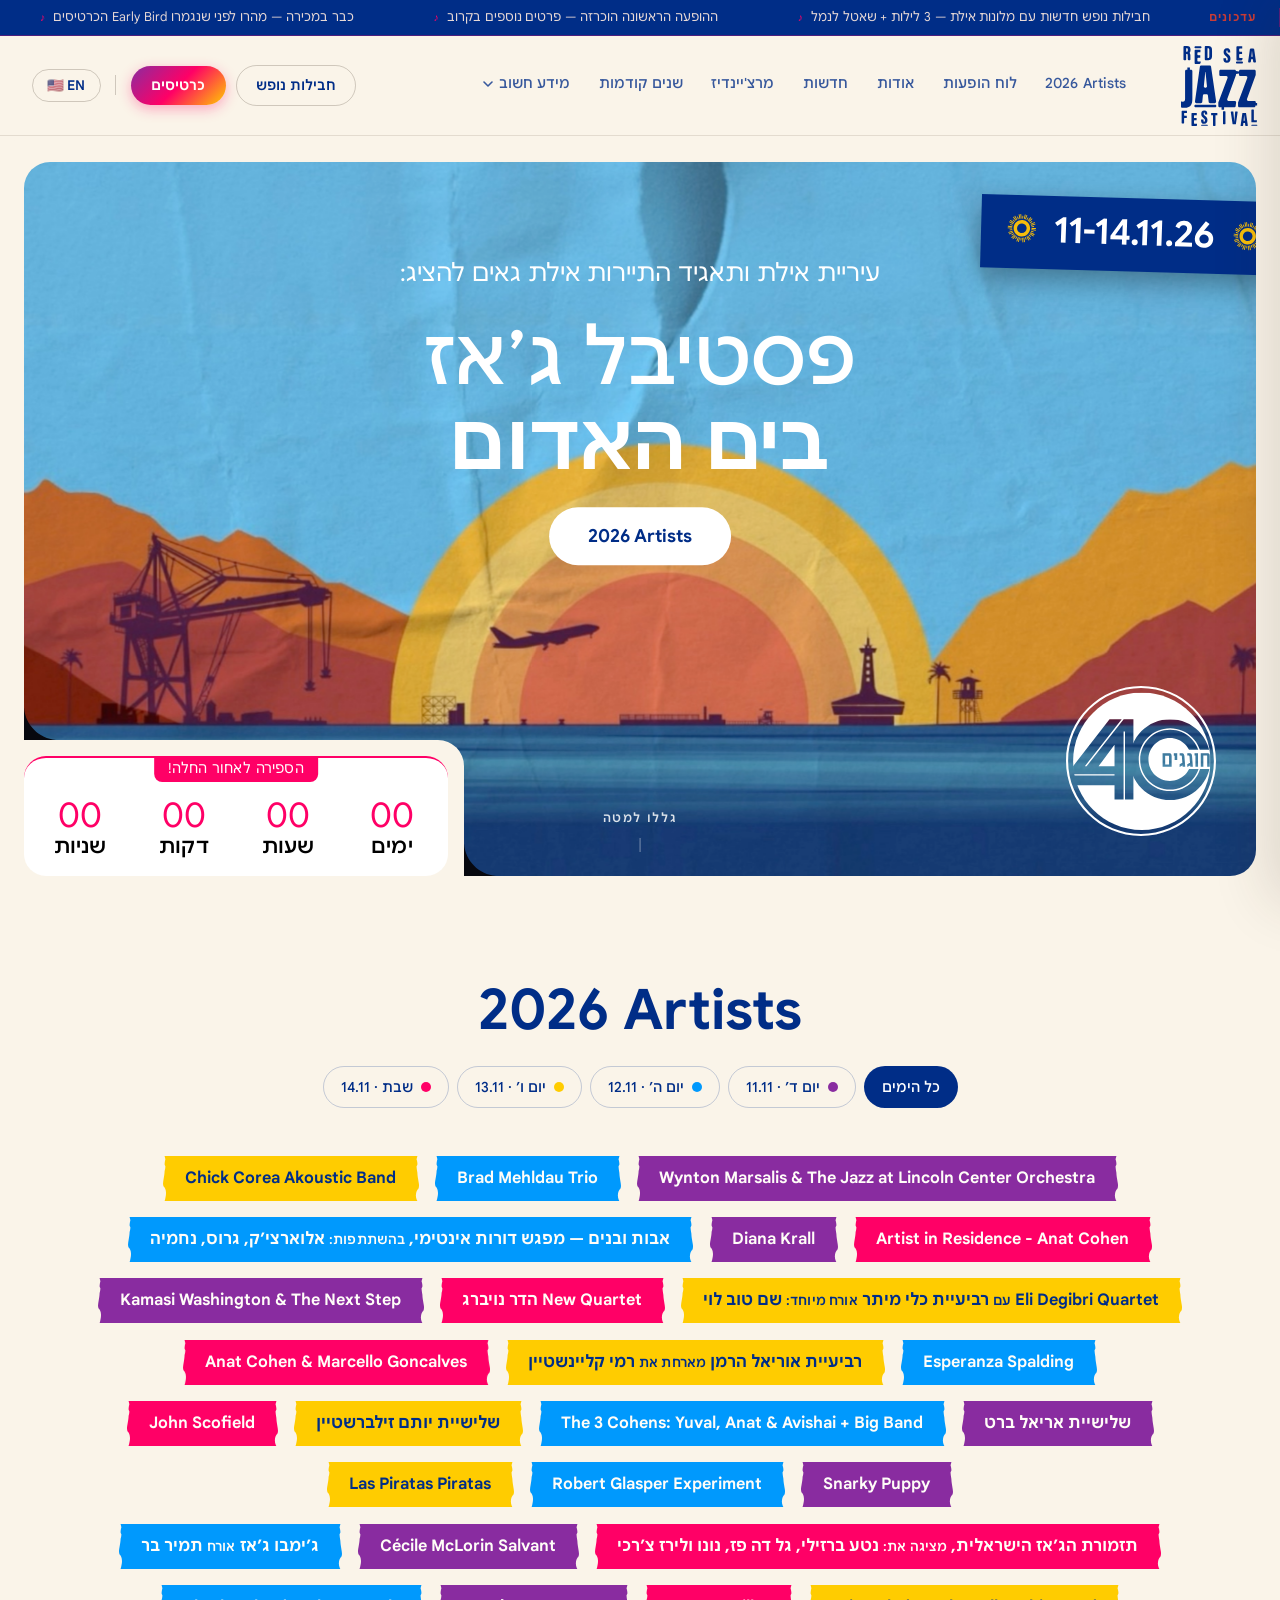
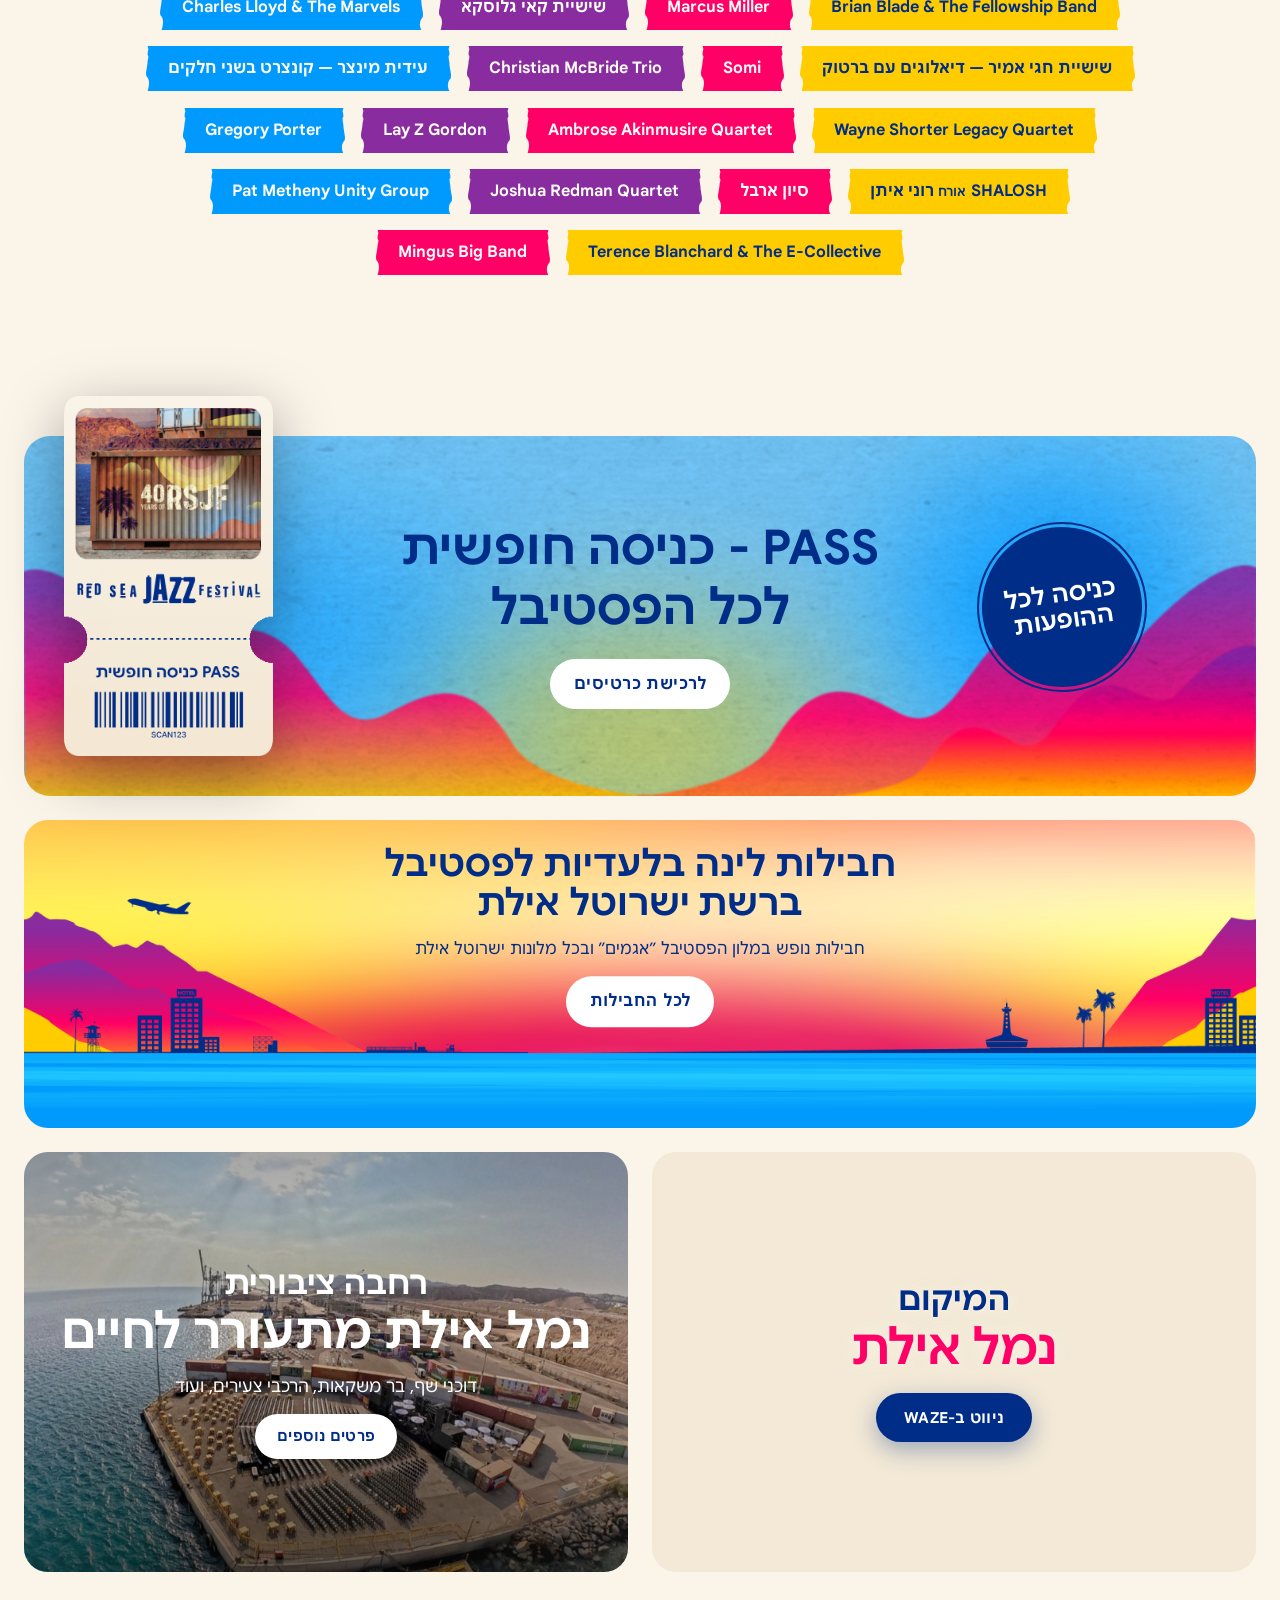
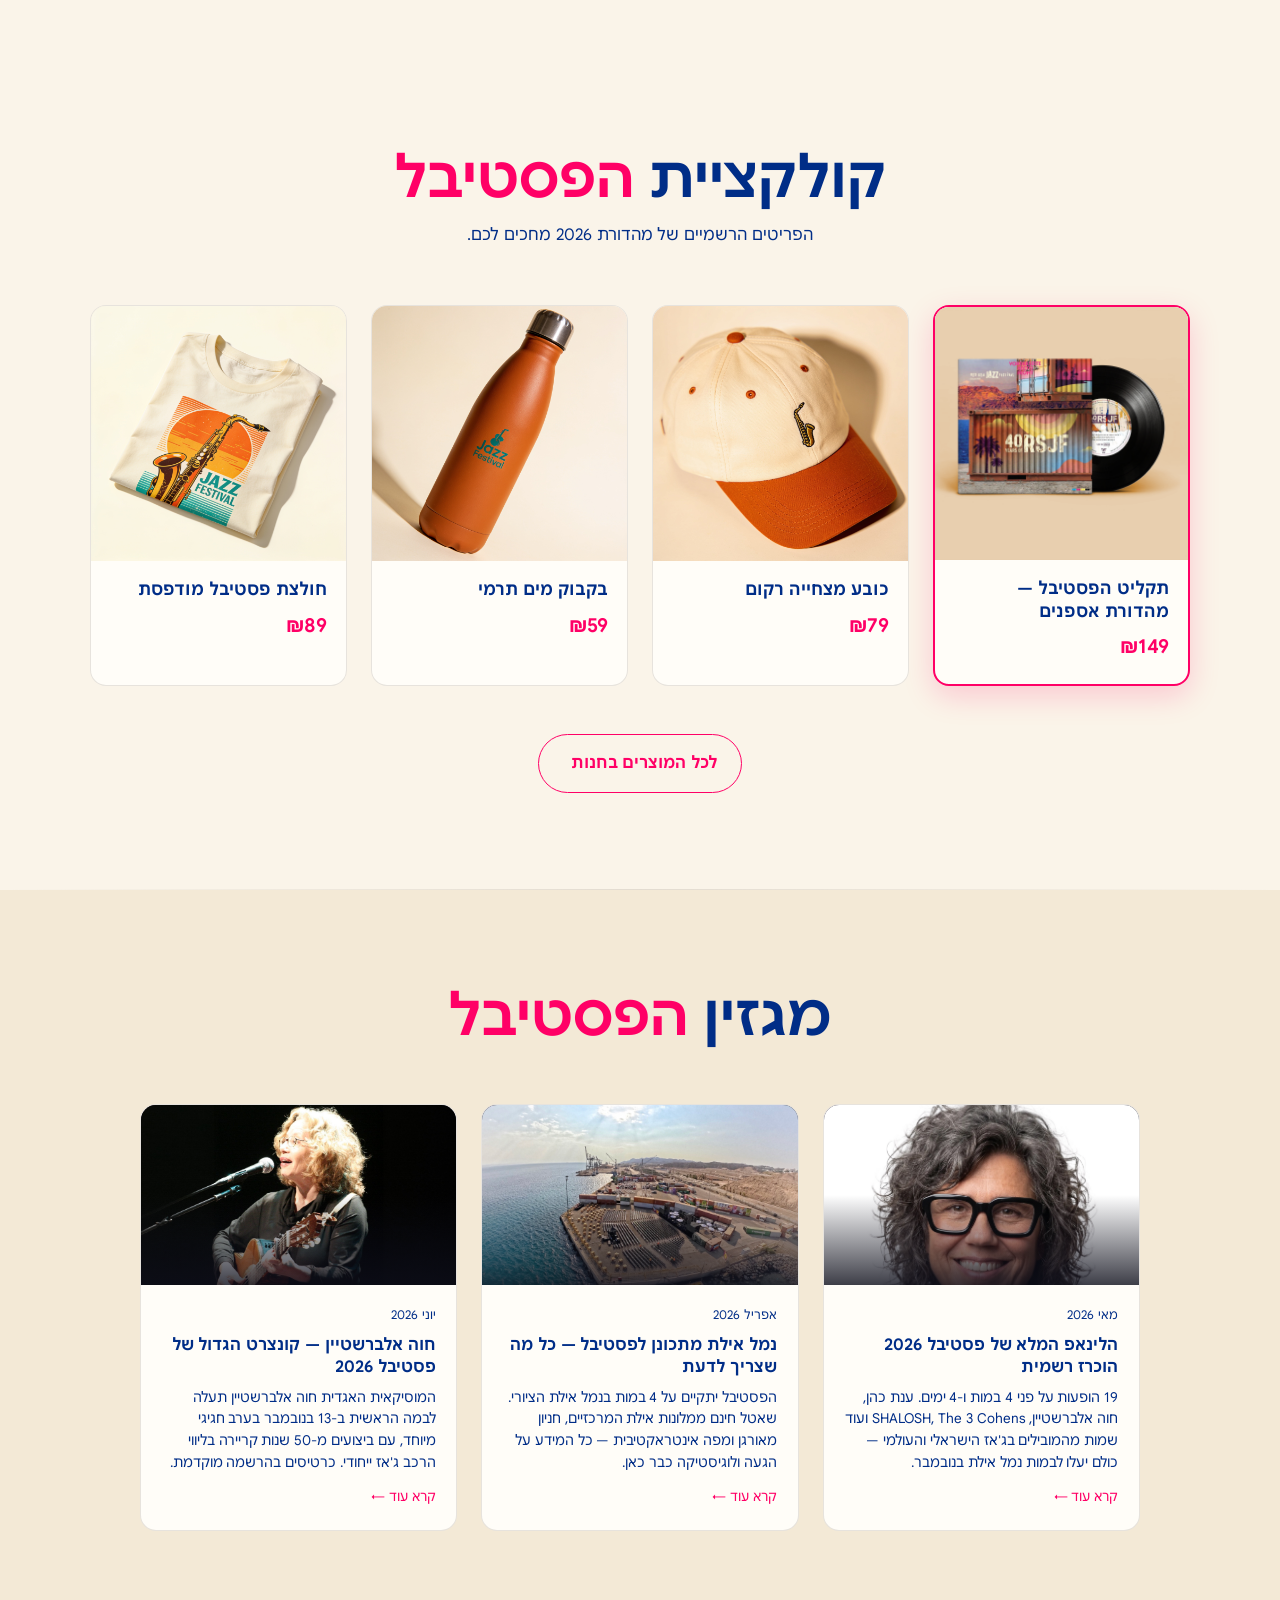
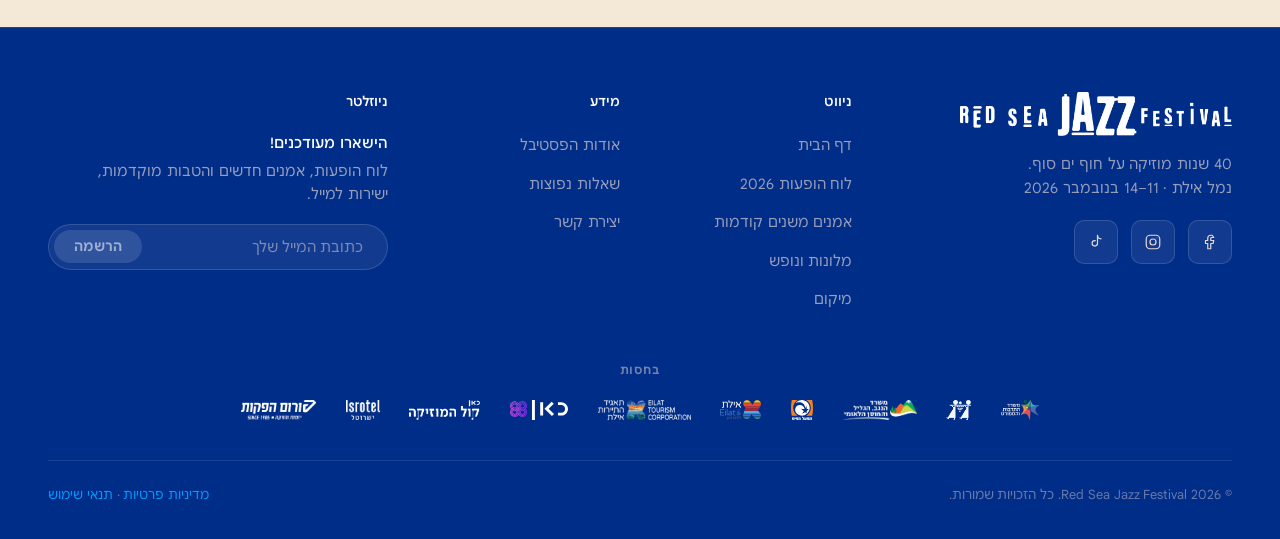
==== commit d7f8a032: "fix: תיקוני עיצוב לבאנר Pass (מיקום כרטיס, שקיפות חורים, טקסטורה, גובה), מרכוז טקסט בבאנר חבילות לינ" ====
--- a/index.html
+++ b/index.html
@@ -1280,8 +1280,6 @@
       background-size: 100% 100%;
       background-position: center;
       background-repeat: no-repeat;
-      display: flex; align-items: center; justify-content: center;
-      padding-inline: 3.5rem;
       cursor: pointer;
       text-decoration: none;
       transition: transform 0.2s, box-shadow 0.3s;
@@ -1291,11 +1289,20 @@
       box-shadow: 0 20px 50px rgba(0,45,135,0.25);
     }
 
+    /* top:37.7% — ממרכז את התוכן בתוך אזור השמיים בלבד (מהשול העליון של
+       הבאנר ועד לקו האופק/המים ברקע, שנמדד בפועל ב-75.4% מגובה התמונה),
+       לא בתוך כל גובה הבאנר, כמו באותו תיקון בהירו הראשי. */
     .hotel-banner-content {
-      position: relative; z-index: 2;
+      position: absolute;
+      top: 37.7%;
+      left: 50%;
+      transform: translate(-50%, -50%);
+      z-index: 2;
       display: flex; flex-direction: column; gap: 14px;
       align-items: center; text-align: center;
-      max-width: 620px;
+      width: 620px;
+      max-width: calc(100% - 3.5rem * 2);
+      box-sizing: border-box;
     }
     .hotel-banner-title {
       display: flex; flex-direction: column; align-items: center;
@@ -1321,6 +1328,19 @@
       transform: translateY(-3px);
       box-shadow: 0 10px 28px rgba(0,0,0,0.18);
     }
+    .hotel-banner-btn-arrow {
+      display: inline-block;
+      width: 0;
+      opacity: 0;
+      overflow: hidden;
+      margin-inline-start: 0;
+      transition: width 0.25s ease, opacity 0.2s ease, margin-inline-start 0.25s ease;
+    }
+    .hotel-banner:hover .hotel-banner-btn-arrow {
+      width: 1em;
+      opacity: 1;
+      margin-inline-start: 0.5rem;
+    }
 
     /* ─── NEWS ─────────────────────────────────────────────────── */
     #news { background: var(--bg2); text-align: center; }
@@ -1360,10 +1380,10 @@
       background: linear-gradient(to top, rgba(13,14,26,0.8), transparent 50%);
     }
     .news-body { padding: 1.3rem; }
-    .news-date { font-size: 0.75rem; color: var(--teal-text); letter-spacing: 0; margin-bottom: 0.5rem; }
+    .news-date { font-size: 0.75rem; color: var(--muted); letter-spacing: 0; margin-bottom: 0.5rem; }
     .news-title { font-size: 1rem; font-weight: 700; line-height: 1.4; margin-bottom: 0.5rem; }
     .news-excerpt { font-size: 0.85rem; color: var(--muted); line-height: 1.6; }
-    .news-more { font-size: 0.82rem; color: var(--orange-text); margin-top: 0.8rem; display: flex; align-items: center; gap: 0.3rem; }
+    .news-more { font-size: 0.82rem; color: var(--primary); margin-top: 0.8rem; display: flex; align-items: center; gap: 0.3rem; }
 
     /* מובייל בלבד: הכתבות הופכות לקרוסלה אופקית עם snap למרכז — כל כרטיס
        תופס 82% מרוחב הטראק כך שקצוות הכרטיסים השכנים נקבצים בשוליים,
@@ -1442,13 +1462,6 @@
     }
     .merch-name { font-size: 1.05rem; font-weight: 800; line-height: 1.35; color: var(--text); }
     .merch-price { font-size: 1.2rem; font-weight: 700; color: var(--orange); }
-    .merch-buy {
-      margin-top: auto;
-      display: inline-flex; align-items: center; gap: 0.3rem;
-      color: var(--orange-text);
-      font-size: 0.85rem; font-weight: 700;
-    }
-
     /* פריט דגל — התקליט: מודגש בכרטיס גבולי כתום + תג "פריט דגל" */
     .merch-card-featured {
       border: 2px solid var(--orange);
@@ -1480,6 +1493,19 @@
       transition: background 0.2s, transform 0.2s;
     }
     .merch-cta:hover { background: rgba(255,0,102,0.06); transform: translateY(-2px); }
+    .merch-cta-arrow {
+      display: inline-block;
+      width: 0;
+      opacity: 0;
+      overflow: hidden;
+      margin-inline-start: 0;
+      transition: width 0.25s ease, opacity 0.2s ease, margin-inline-start 0.25s ease;
+    }
+    .merch-cta:hover .merch-cta-arrow {
+      width: 1em;
+      opacity: 1;
+      margin-inline-start: 0.5rem;
+    }
 
     /* height אחיד עם שאר כפתורי ה-CTA במובייל (44px — כגובה כפתור
        "פרטים נוספים" ב-.quick-info-plaza) */
@@ -2855,7 +2881,7 @@
             <span class="pass-title-line2">לכל הפסטיבל</span>
           </h2>
           <a href="https://www.ticketmaster.co.il/homepage/ALL/iw" target="_blank" rel="noopener" class="pass-cta">
-            לרכישת כרטיסים
+            לרכישת כרטיסים<span class="pass-cta-arrow" aria-hidden="true">←</span>
           </a>
         </div>
       </div>
@@ -2872,7 +2898,7 @@
         <div class="hotel-banner-sub">
           חבילות נופש במלון הפסטיבל ״אגמים״ ובכל מלונות ישרוטל אילת
         </div>
-        <span class="hotel-banner-btn">לכל החבילות</span>
+        <span class="hotel-banner-btn">לכל החבילות<span class="hotel-banner-btn-arrow" aria-hidden="true">←</span></span>
       </div>
     </a>
 
@@ -2998,7 +3024,6 @@
         <div class="merch-body">
           <div class="merch-name">תקליט הפסטיבל — מהדורת אספנים</div>
           <div class="merch-price">₪149</div>
-          <span class="merch-buy">לרכישה ←</span>
         </div>
       </a>
 
@@ -3010,7 +3035,6 @@
         <div class="merch-body">
           <div class="merch-name">כובע מצחייה רקום</div>
           <div class="merch-price">₪79</div>
-          <span class="merch-buy">לרכישה ←</span>
         </div>
       </a>
 
@@ -3022,7 +3046,6 @@
         <div class="merch-body">
           <div class="merch-name">בקבוק מים תרמי</div>
           <div class="merch-price">₪59</div>
-          <span class="merch-buy">לרכישה ←</span>
         </div>
       </a>
 
@@ -3034,7 +3057,6 @@
         <div class="merch-body">
           <div class="merch-name">חולצת פסטיבל מודפסת</div>
           <div class="merch-price">₪89</div>
-          <span class="merch-buy">לרכישה ←</span>
         </div>
       </a>
 
@@ -3046,7 +3068,6 @@
         <div class="merch-body">
           <div class="merch-name">שקית בד לפסטיבל</div>
           <div class="merch-price">₪49</div>
-          <span class="merch-buy">לרכישה ←</span>
         </div>
       </a>
 
@@ -3058,7 +3079,6 @@
         <div class="merch-body">
           <div class="merch-name">פוסטר רשמי — מהדורת 2026</div>
           <div class="merch-price">₪69</div>
-          <span class="merch-buy">לרכישה ←</span>
         </div>
       </a>
 
@@ -3070,13 +3090,12 @@
         <div class="merch-body">
           <div class="merch-name">קפוצ'ון הפסטיבל</div>
           <div class="merch-price">₪169</div>
-          <span class="merch-buy">לרכישה ←</span>
         </div>
       </a>
     </div>
 
     <div class="merch-cta-wrap reveal">
-      <a class="merch-cta" href="./merch.html">לכל המוצרים בחנות ←</a>
+      <a class="merch-cta" href="./merch.html">לכל המוצרים בחנות<span class="merch-cta-arrow" aria-hidden="true">←</span></a>
     </div>
   </section>
 
@@ -3479,7 +3498,7 @@
       position: relative;
       z-index: 2;
       width: 100%;
-      height: 411px;
+      height: 360px;
       display: flex;
       flex-direction: column;
       align-items: center;
@@ -3543,28 +3562,44 @@
       transform: translateY(-3px);
       box-shadow: 0 10px 28px rgba(0,0,0,0.18);
     }
-
-    /* Card mockup — bottom-left corner, sticking out 40px PAST the banner's
-       left+bottom edges (not inset), upright (no tilt). The v3 PNG is
-       cropped tight to the card's own true vector edge (Figma's baked-in
-       drop-shadow — offset 40/-40, blurred — didn't composite naturally
-       against our background, so it's stripped here; the shadow below is
-       a real CSS filter instead, which blends correctly with anything
-       behind it). */
+    .pass-cta-arrow {
+      display: inline-block;
+      width: 0;
+      opacity: 0;
+      overflow: hidden;
+      margin-inline-start: 0;
+      transition: width 0.25s ease, opacity 0.2s ease, margin-inline-start 0.25s ease;
+    }
+    .pass-cta:hover .pass-cta-arrow {
+      width: 1em;
+      opacity: 1;
+      margin-inline-start: 0.5rem;
+    }
+
+    /* Card mockup — 40px INSIDE the banner's left+bottom edges, but sticking
+       out 40px PAST the banner's top edge (per Figma reference), upright
+       (no tilt). top+bottom both set (no explicit height) so the card's
+       height is exactly banner-height + 40 (=451px, at the 411px fixed
+       banner height), with width following from the card's own aspect
+       ratio (263:452). The v3 PNG is cropped tight to the card's own true
+       vector edge (Figma's baked-in drop-shadow — offset 40/-40, blurred —
+       didn't composite naturally against our background, so it's stripped
+       here; the shadow below is a real CSS filter instead, which blends
+       correctly with anything behind it). */
     .pass-card-wrap {
       position: absolute;
-      left: -40px;
-      bottom: -40px;
-      width: 24%;
-      min-width: 260px;
-      max-width: 320px;
+      left: 40px;
+      top: -40px;
+      bottom: 40px;
+      width: auto;
+      aspect-ratio: 263 / 452;
       z-index: 2;
       filter: drop-shadow(0 18px 30px rgba(0,0,0,0.35));
     }
     .pass-card {
       display: block;
       width: 100%;
-      height: auto;
+      height: 100%;
       border-radius: 5%;
     }
 
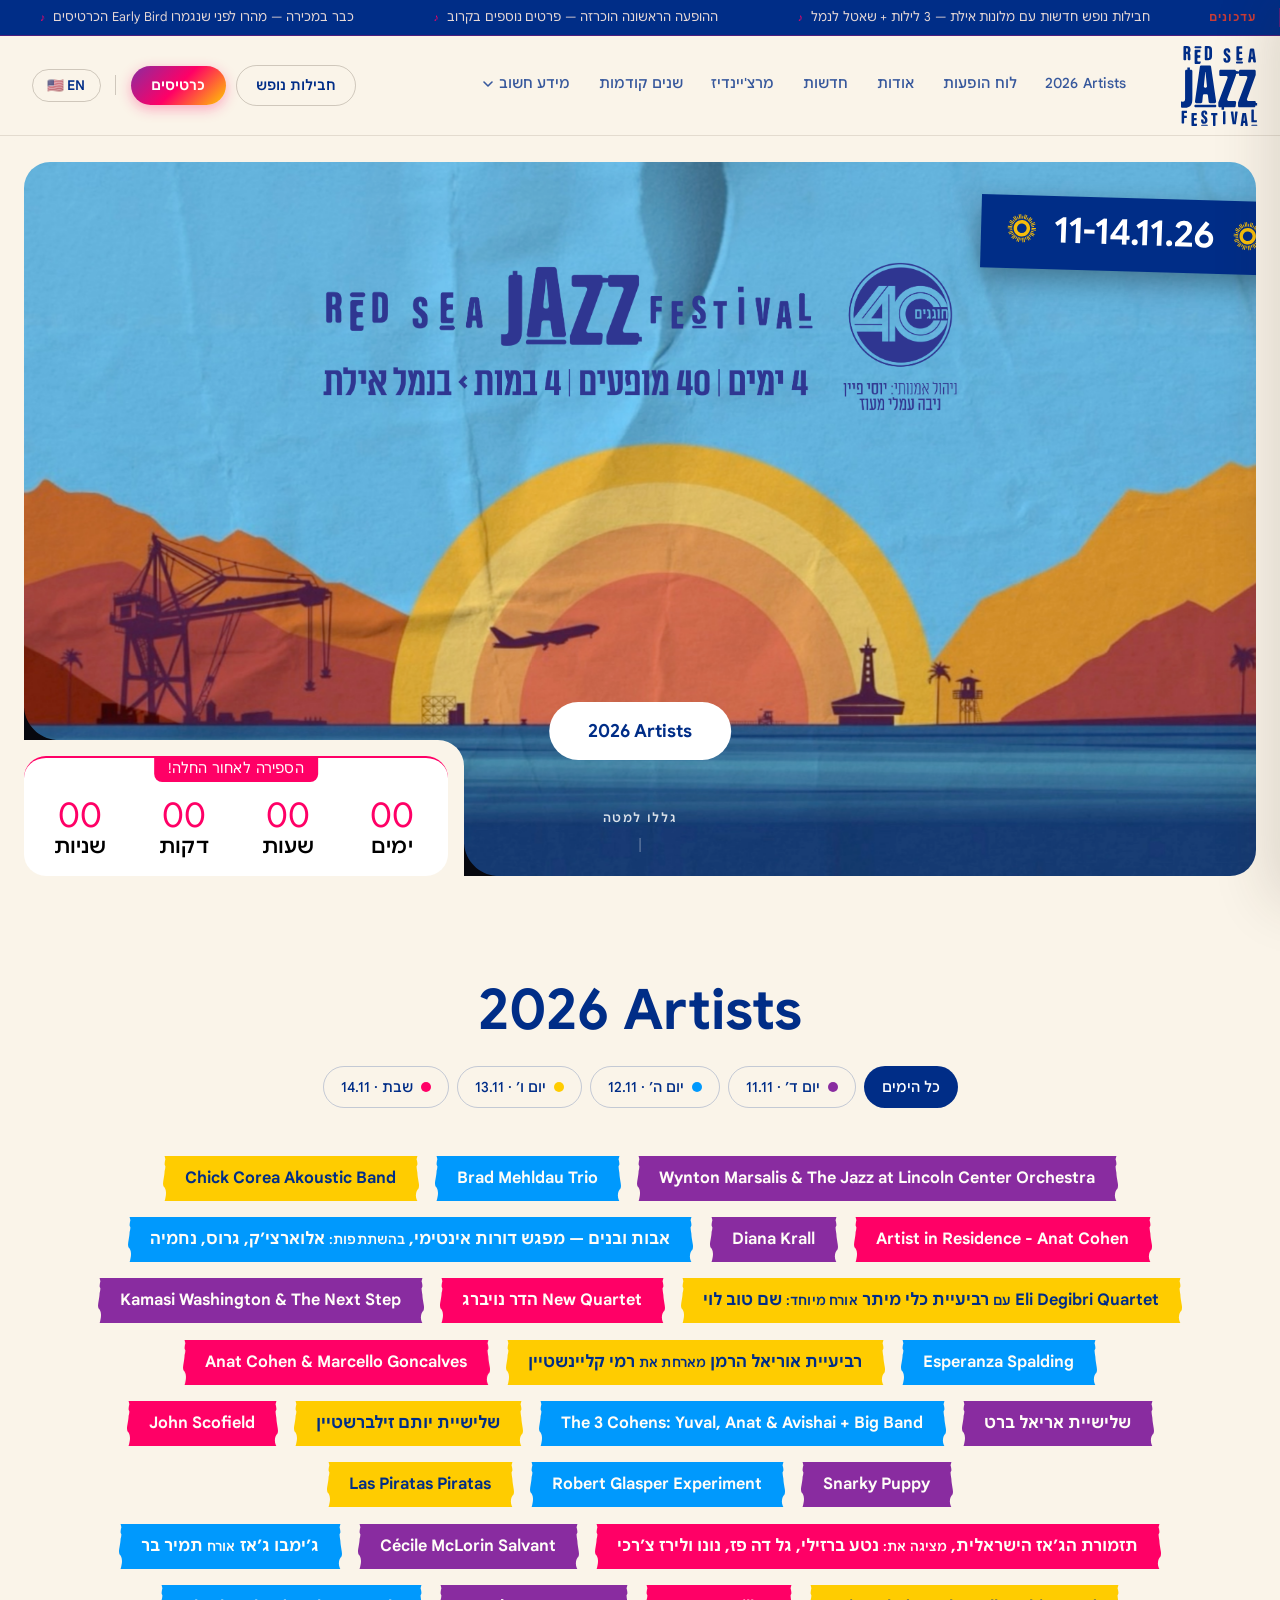
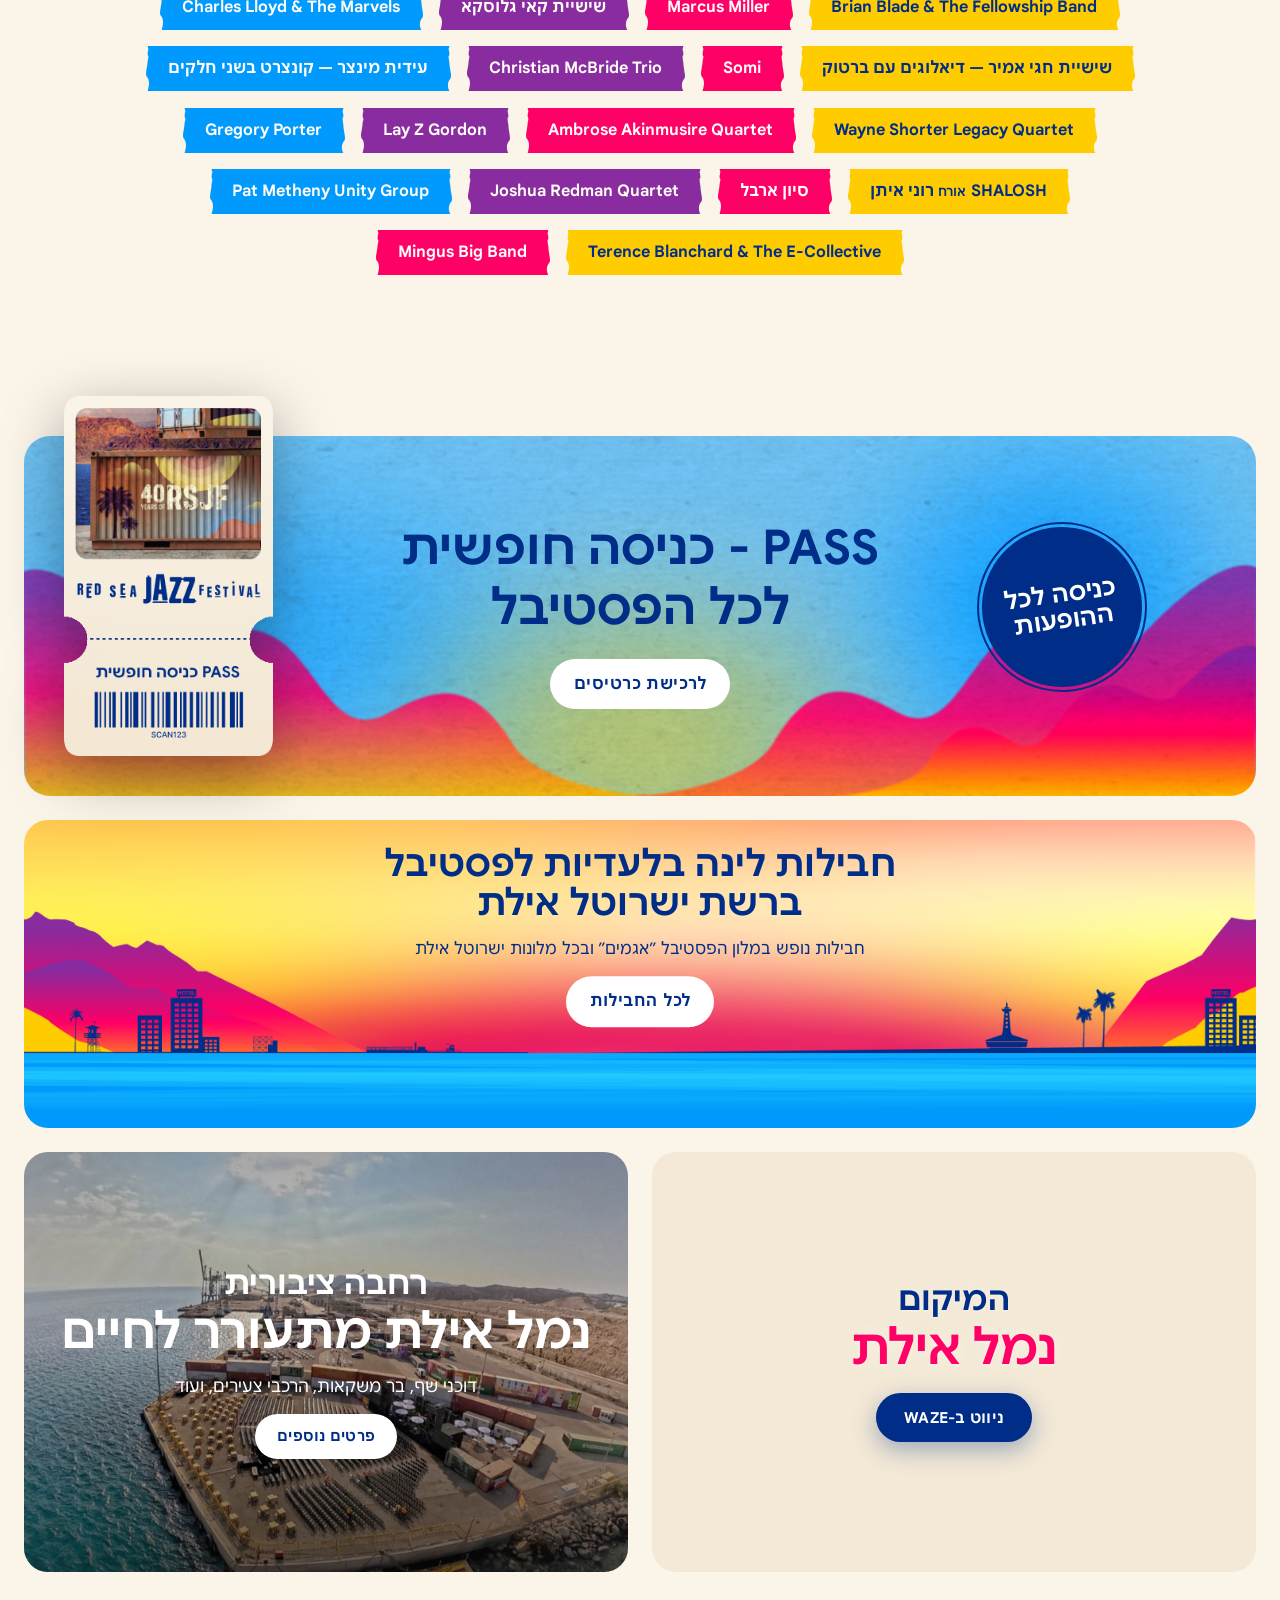
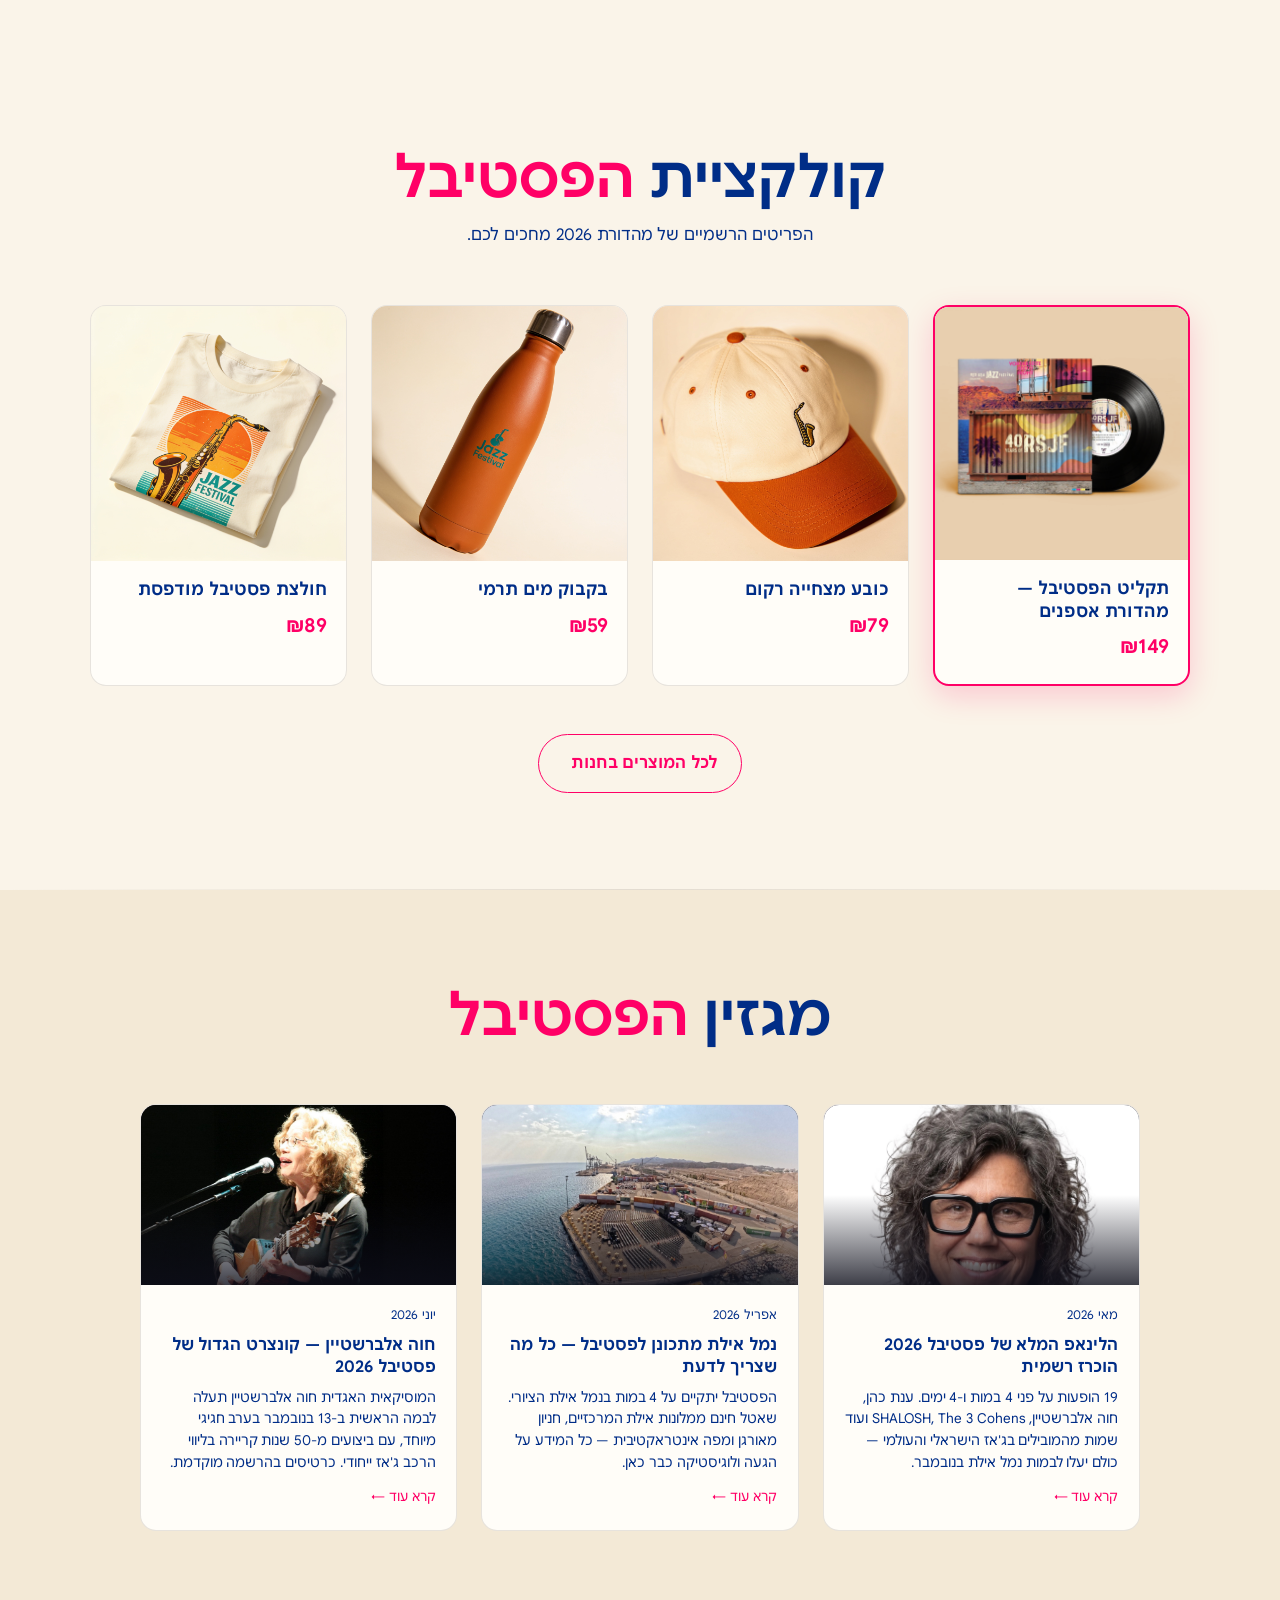
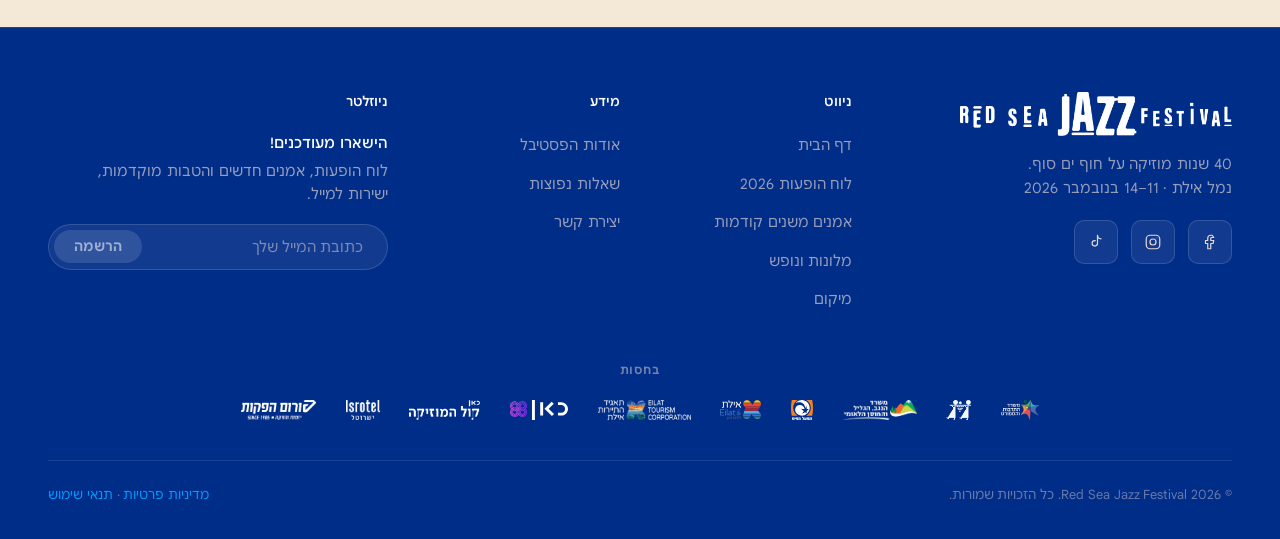
==== commit 4404a43a: "feat: לוגו חדש בבאנר הראשי בדף הבית, סרטון הירו מעודכן ומיושר מחדש, והסרת המטוס מבאנר חבילות הלינה -" ====
--- a/index.html
+++ b/index.html
@@ -390,7 +390,9 @@
       position: absolute; inset: 0;
       width: 100%; height: 100%;
       object-fit: cover;
-      object-position: center bottom;
+      /* היה "center bottom" — הוזז מעט למעלה כדי לחשוף יותר שמיים נקיים
+         מעל קו האופק, לרקע פחות עמוס מאחורי הלוגו. */
+      object-position: center 42%;
       pointer-events: none;
       will-change: transform;
     }
@@ -401,7 +403,7 @@
       position: absolute; inset: 0;
       width: 100%; height: 100%;
       object-fit: cover;
-      object-position: center bottom;
+      object-position: center 42%;
       pointer-events: none;
     }
 
@@ -470,24 +472,6 @@
        הקופסאות, הילדים ממשיכים להתנהג בדיוק כמו קודם (position:absolute עצמאי). */
     .hero-content-frame { display: contents; }
 
-    /* 40th-anniversary mark — bottom-right corner. .hero-image-frame is inset 24px from
-       #hero, so bottom/right here = 24px frame inset + 40px actual gap from the visible banner edge. */
-    .hero-40-mark {
-      position: absolute;
-      bottom: 64px;
-      right: 64px;
-      z-index: 10;
-      width: 150px;
-      height: auto;
-      pointer-events: none;
-    }
-
-    /* Mobile-only duplicate of the mark, shown inline below the button instead
-       (see @media (max-width:768px) below) — hidden on desktop. */
-    .hero-40-mark-mobile {
-      display: none;
-    }
-
     /* Hero main content (title + button) — starts below the date badge,
        which now sits flush against the banner's top edge on its own (Figma node 357:1517) */
     .hero-main-content {
@@ -495,7 +479,7 @@
       /* 39% (ולא 50%) — ממרכז את הבלוק בתוך אזור השמיים בלבד (מהשול העליון של
          הבאנר ועד לקו האופק/המים ברקע), לא בתוך כל גובה הבאנר, כך שהמרחק
          האופטי מלמעלה זהה למרחק עד קו המים והטקסט לא נוגע בים. */
-      top: 35.6%;
+      top: 26%;
       left: 50%;
       transform: translate(-50%, -50%);
       display: flex;
@@ -522,38 +506,26 @@
       filter: drop-shadow(0 10px 14px rgba(0,0,0,0.35));
     }
 
-    /* "Presented by" line — sits above the title, same size on mobile and desktop */
-    .hero-presented-by {
+    /* Main hero logo — replaces the "presented by" line + title+CTA text
+       entirely (per request); PNG lockup (Red Sea Jazz Festival wordmark +
+       tagline + 40th mark + credits), transparent background, native ratio
+       ~4.17:1. Narrower than the earlier attempt so it stays clear of the
+       date-tag banner (top-right) instead of crowding toward it. */
+    .hero-main-logo {
       pointer-events: auto;
-      font-family: 'Google Sans', 'Hepta Slab', 'Noto Sans Hebrew', sans-serif;
-      font-size: 24px;
-      font-weight: 400;
-      color: #fff;
-      text-align: center;
-      margin: 0;
-    }
-
-    .hero-title-text {
-      pointer-events: auto;
-      font-family: 'Google Sans', 'Hepta Slab', 'Noto Sans Hebrew', serif;
-      color: #fff;
-      text-align: center;
-      line-height: 1.1;
-      letter-spacing: 0.15px;
-      margin: 0;
-    }
-    .hero-title-line1 {
       display: block;
-      font-weight: 500;
-      font-size: clamp(32px, 6vw, 80px);
-    }
-    .hero-title-line2 {
-      display: block;
-      font-weight: 700;
-      font-size: clamp(32px, 6vw, 80px);
-    }
-
+      width: min(700px, 64vw);
+      height: auto;
+    }
+
+    /* "2026 Artists" CTA — fixed near the bottom of the banner, just above
+       the scroll cue (which sits at bottom:32px + ~54px of its own height),
+       independent of the logo's vertical centering above it. */
     .hero-lineup-btn {
+      position: absolute;
+      bottom: 140px;
+      left: 50%;
+      transform: translateX(-50%);
       z-index: 10;
       display: inline-flex;
       align-items: center;
@@ -569,7 +541,7 @@
       transition: transform 0.2s;
     }
     .hero-lineup-btn:hover {
-      transform: translateY(-3px);
+      transform: translateX(-50%) translateY(-3px);
     }
     .hero-lineup-btn-arrow {
       display: inline-block;
@@ -670,8 +642,6 @@
        ל-countdown, בלי חישובי פיקסלים קשיחים. ממוקם אחרי הכללים הבסיסיים כדי לגבור
        עליהם בקסקייד (אותה specificity, אז סדר המקור קובע). */
     @media (max-width: 768px) {
-      .hero-40-mark { display: none; }
-      .hero-40-mark-mobile { display: block; width: 76px; margin-top: 0; }
       .hero-date-badge {
         top: 0; left: 50%; right: auto; transform: translateX(-50%);
         width: 170px;
@@ -704,12 +674,17 @@
         max-width: 480px; margin-inline: auto;
         padding-inline: 24px; box-sizing: border-box;
       }
-      .hero-title-text { text-align: center; }
-      .hero-title-line1, .hero-title-line2 { font-size: 2.75rem; }
-      .hero-presented-by { font-size: 18px; line-height: 1.25; }
-      /* height אחיד עם שאר כפתורי ה-CTA במובייל (44px — כגובה כפתור
-         "פרטים נוספים" ב-.quick-info-plaza) */
-      .hero-lineup-btn { padding: 0.75rem 1.25rem; font-size: 16px; height: 44px; }
+      .hero-main-logo { width: 100%; max-width: 420px; }
+      /* בפלואו הרגיל של hero-content-frame, מתחת ללוגו, במקום מוצמד לתחתית
+         הבאנר — כאן אין scroll-cue שממנו צריך להתרחק. height אחיד עם שאר
+         כפתורי ה-CTA במובייל (44px). */
+      .hero-lineup-btn {
+        position: static;
+        transform: none;
+        margin-top: 20px;
+        padding: 0.75rem 1.25rem; font-size: 16px; height: 44px;
+      }
+      .hero-lineup-btn:hover { transform: none; }
 
       .hero-content {
         /* ממוקם ישירות ביחס למסגרת (8px משלושת הצדדים) במקום להסתמך על flex flow —
@@ -2241,26 +2216,21 @@
       <img class="hero-date-badge" src="./Graphig assets/hero-date-tag.svg" alt="11–14.11.26" width="300" height="99">
     </div>
 
-    <!-- 40th-anniversary mark — bottom-right, 40px from the banner's bottom+right edges -->
-    <img class="hero-40-mark" src="./Graphig assets/hero-40-mark.svg" alt="40 מהדורה" width="133" height="133">
-
     <!-- Hero title + full-lineup CTA — right-aligned, 80px from the banner's right edge (desktop).
          .hero-content-frame is display:contents on desktop (no-op); on mobile it becomes the flex track
          both blocks share, so the gap above the text and the gap above the countdown stay equal. -->
     <div class="hero-content-frame">
     <div class="hero-main-content">
-      <p class="hero-presented-by">עיריית אילת ותאגיד התיירות אילת גאים להציג:</p>
-      <h1 class="hero-title-text">
-        <span class="hero-title-line1">פסטיבל ג׳אז</span>
-        <span class="hero-title-line2">בים האדום</span>
-      </h1>
-      <a href="#artist-lineup-text" class="hero-lineup-btn">
-        <bdi dir="ltr">2026 Artists</bdi>
-        <span class="hero-lineup-btn-arrow" aria-hidden="true">&#8592;</span>
-      </a>
-      <!-- Mobile-only: the "40" mark repeats here, below the button, instead of the top-left corner -->
-      <img class="hero-40-mark-mobile" src="./Graphig assets/hero-40-mark.svg" alt="40 מהדורה" width="133" height="133">
+      <img class="hero-main-logo" src="./Graphig assets/hero-main-logo.png" alt="Red Sea Jazz Festival — 4 ימים · 40 מופעים · 4 במות · בנמל אילת" width="3641" height="873">
     </div>
+
+    <!-- Full-lineup CTA — independent of .hero-main-content (which is centered on
+         the sky region) so it can sit at a fixed spot lower on the banner,
+         just above the scroll cue, regardless of the logo's own height. -->
+    <a href="#artist-lineup-text" class="hero-lineup-btn">
+      <bdi dir="ltr">2026 Artists</bdi>
+      <span class="hero-lineup-btn-arrow" aria-hidden="true">&#8592;</span>
+    </a>
 
     <!-- Countdown — bottom-left of hero (desktop) / bottom-center (mobile) -->
     <div class="hero-content">
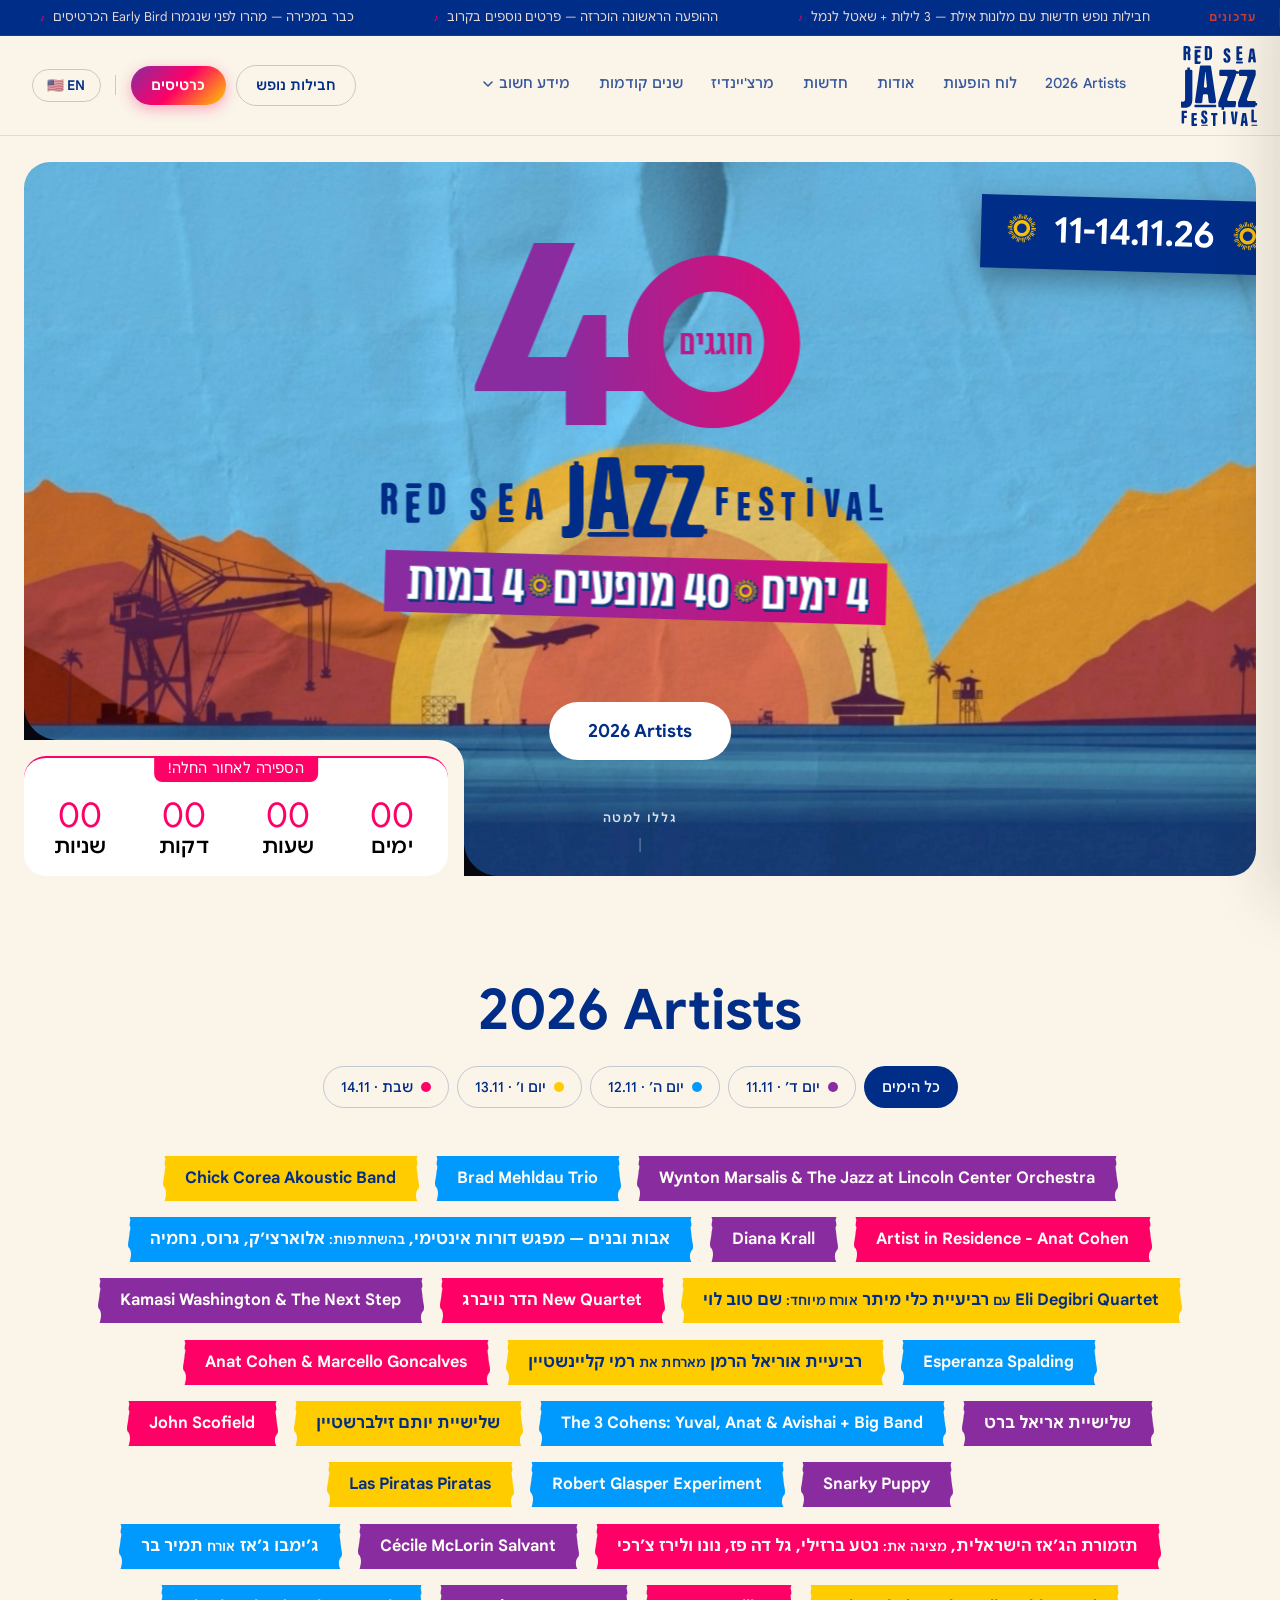
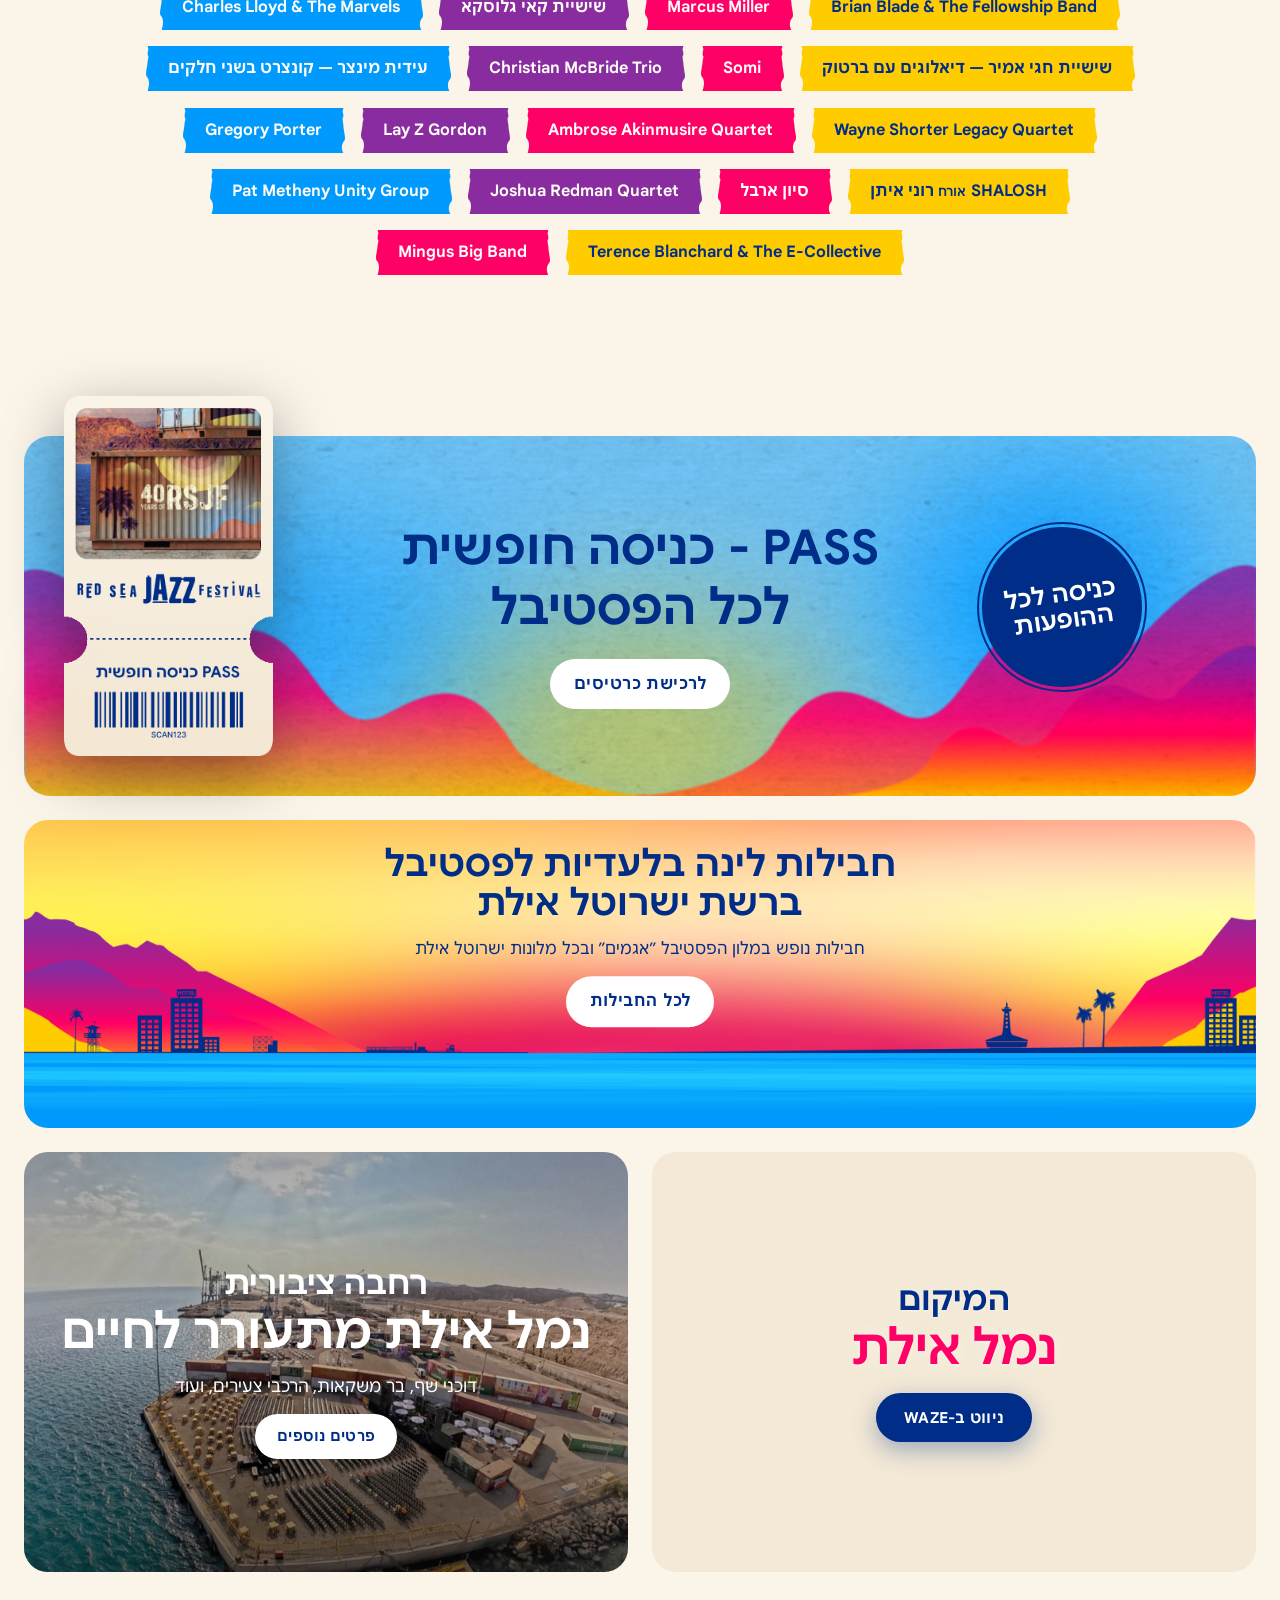
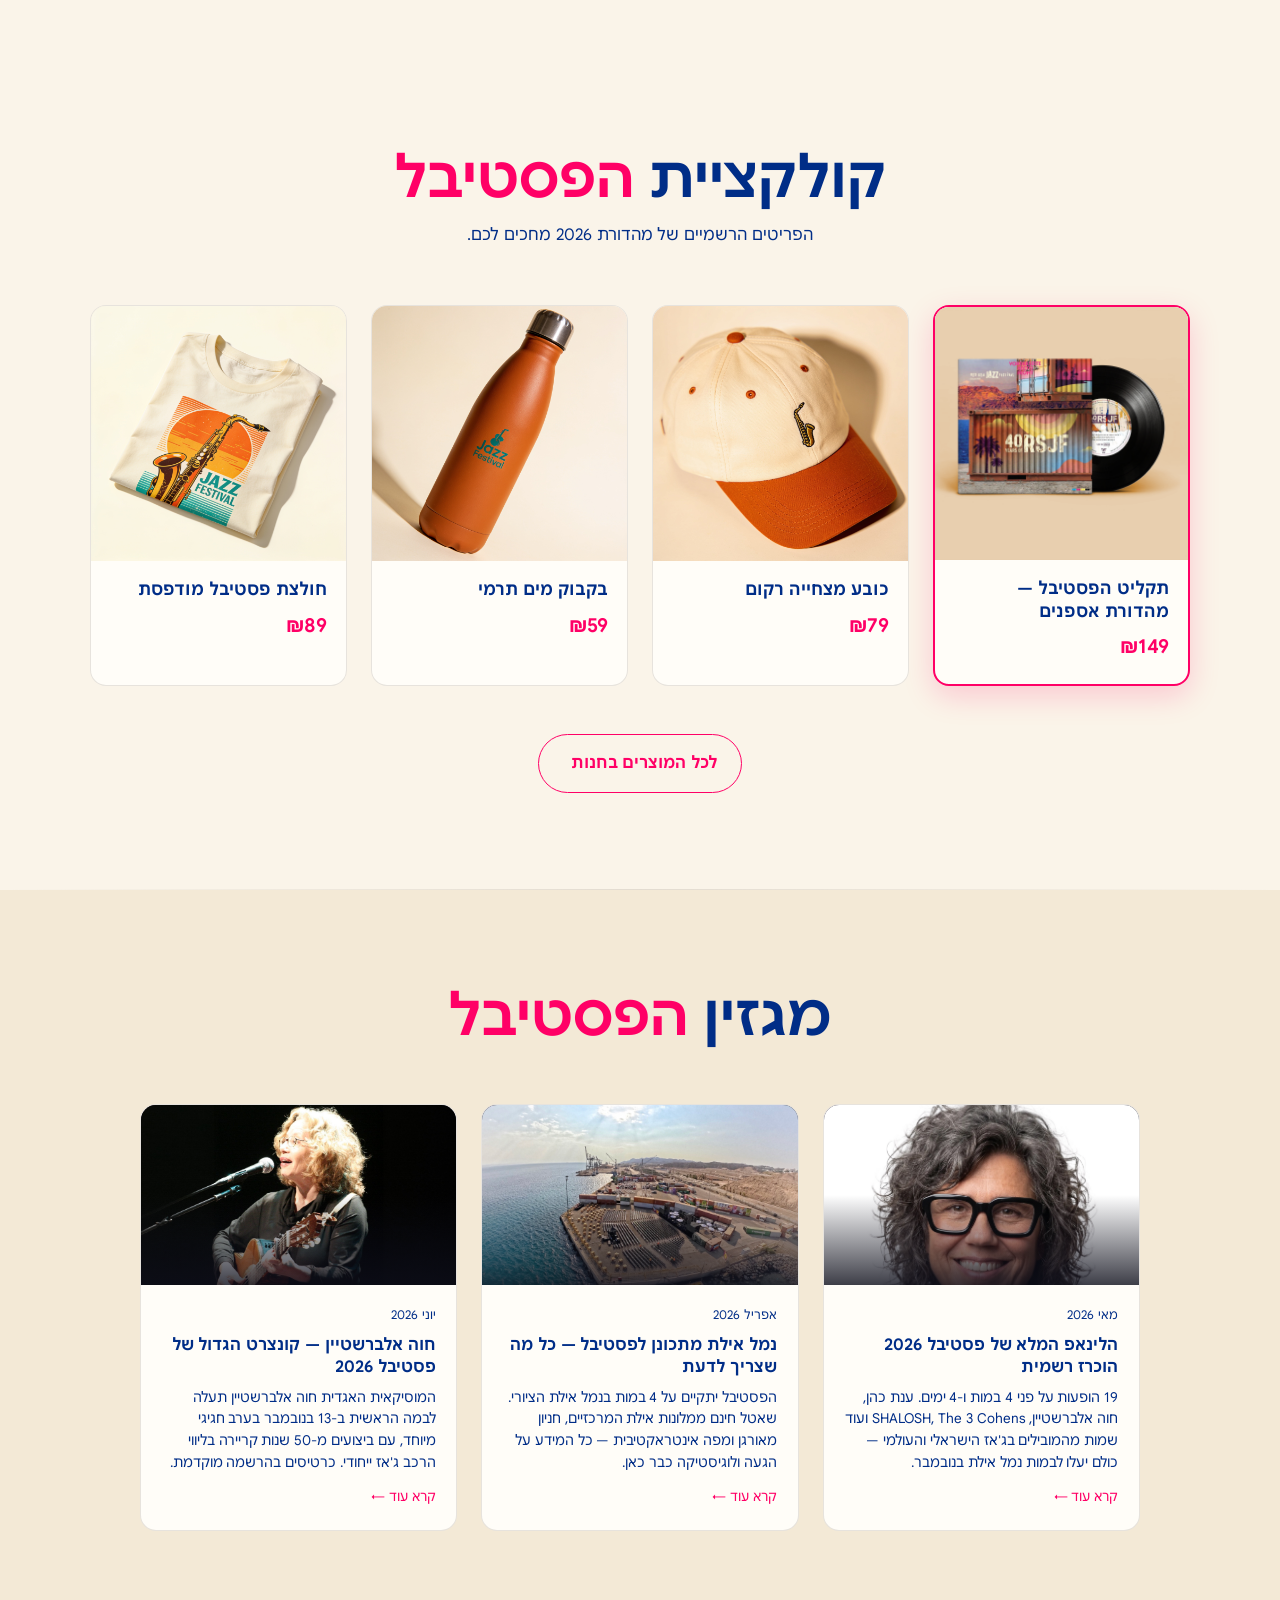
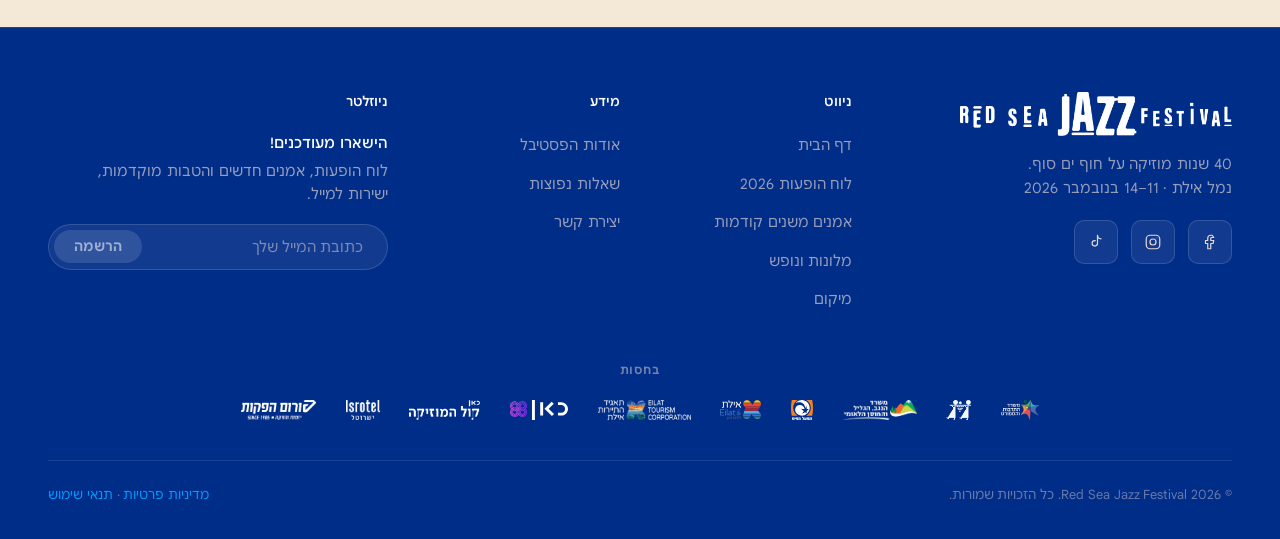
==== commit e86bbcfa: "Hero: החלפת לוגו ה-hero ברכיב הלוקאפ החדש (40 חוגגים) - נכס חדש: Graphig assets/hero-lockup-2026.svg" ====
--- a/index.html
+++ b/index.html
@@ -476,10 +476,11 @@
        which now sits flush against the banner's top edge on its own (Figma node 357:1517) */
     .hero-main-content {
       position: absolute;
-      /* 39% (ולא 50%) — ממרכז את הבלוק בתוך אזור השמיים בלבד (מהשול העליון של
-         הבאנר ועד לקו האופק/המים ברקע), לא בתוך כל גובה הבאנר, כך שהמרחק
-         האופטי מלמעלה זהה למרחק עד קו המים והטקסט לא נוגע בים. */
-      top: 26%;
+      /* 40% — ממרכז אופטית את הלוגו בתוך אזור השמיים בלבד (מהשול העליון של
+         הבאנר ~162px ועד לקו האופק/המים ברקע ~695px ברוחב 1440). ה-40% (ולא
+         38% של מרכז-הקופסה) מפצה על ריווח שקוף בתחתית ה-SVG כך שהמרחק הנראה
+         מהשול העליון שווה למרחק הנראה עד קו המים, והלוגו לא נוגע בים. */
+      top: 40%;
       left: 50%;
       transform: translate(-50%, -50%);
       display: flex;
@@ -514,7 +515,10 @@
     .hero-main-logo {
       pointer-events: auto;
       display: block;
-      width: min(700px, 64vw);
+      /* יחס הלוגו החדש ~1.34:1 (978×731). רוחב 535px => גובה ~400px, שנכנס
+         ברצועת השמיים (~533px ב-1440) עם מרווח ~66px מכל צד. vw/vh כשסתומי
+         בטיחות למסכים צרים/נמוכים כדי שלא ייגע במים. */
+      width: min(535px, 44vw, 60vh);
       height: auto;
     }
 
@@ -2221,7 +2225,201 @@
          both blocks share, so the gap above the text and the gap above the countdown stay equal. -->
     <div class="hero-content-frame">
     <div class="hero-main-content">
-      <img class="hero-main-logo" src="./Graphig assets/hero-main-logo.png" alt="Red Sea Jazz Festival — 4 ימים · 40 מופעים · 4 במות · בנמל אילת" width="3641" height="873">
+      <svg class="hero-main-logo" role="img" aria-label="Red Sea Jazz Festival — 40 חוגגים · 4 ימים · 40 מופעים · 4 במות" viewBox="0 0 978 731" xmlns="http://www.w3.org/2000/svg" xmlns:xlink="http://www.w3.org/1999/xlink">
+<g clip-path="url(#clip0_498_2264)">
+<!-- הוסרה שכבת הנייר הלבן שמאחורי רצועת הימים (rect עם pattern0_498_2264) לפי בקשת מילקה -->
+<path d="M941.035 585.961L23.9143 560.664L20.8074 673.301L937.929 698.598L941.035 585.961Z" fill="url(#paint0_linear_498_2264)"/>
+<g filter="url(#filter0_d_498_2264)">
+<g filter="url(#filter1_d_498_2264)">
+<path d="M751.67 628.23L750.54 669.36L713.06 668.33L714.73 607.85L737.67 608.48C747.27 608.74 752.09 613.52 751.69 628.24L751.67 628.23ZM738.67 659.75L739.56 627.59C739.79 619.42 738.21 617.77 733.06 617.63L726.59 617.45L725.43 659.39L738.67 659.76V659.75Z" fill="white"/>
+<path d="M763.77 618.48L756.9 618.29L757.16 609.02L776.15 609.54L775.25 642.2L763.13 641.87L763.77 618.48Z" fill="white"/>
+<path d="M821.89 630.47L820.76 671.3L799.64 670.72L799.9 661.45L808.89 661.7L809.81 628.23C810.02 620.57 808.02 619.71 804.69 619.61L792.06 670.51L780.24 670.18L788.7 638.53L781.51 609.68L792.62 609.99L794.87 620.24H795.07L797.47 610.12L806.87 610.38C817.28 610.67 822.3 615.45 821.89 630.47Z" fill="white"/>
+<path d="M833.99 620.41L827.12 620.22L827.38 610.95L846.37 611.47L845.47 644.13L833.35 643.8L833.99 620.41Z" fill="white"/>
+<path d="M905.37 661.32L900.72 661.19L900.38 673.49L888.26 673.16L888.6 660.86L865.87 660.23L874.58 612.25L886.3 612.57L879.37 651.32L888.87 651.58L889.94 612.67L902.06 613L900.99 651.91L905.64 652.04L905.38 661.31L905.37 661.32Z" fill="white"/>
+</g>
+<g filter="url(#filter2_d_498_2264)">
+<path d="M371.22 617.74L370.09 658.87L332.61 657.84L334.28 597.36L357.22 597.99C366.82 598.25 371.64 603.03 371.24 617.75L371.22 617.74ZM358.22 649.26L359.11 617.1C359.34 608.93 357.76 607.28 352.61 607.14L346.14 606.96L344.98 648.9L358.22 649.26Z" fill="white"/>
+<path d="M383.32 607.98L376.45 607.79L376.71 598.52L395.7 599.04L394.8 631.7L382.68 631.37L383.32 607.98Z" fill="white"/>
+<path d="M438.74 600.23L437.63 640.35C437.19 656.38 429.39 660.5 416.05 660.13L399.68 659.68L399.94 650.41L407.42 650.62L401.76 599.21L413.88 599.54L419.34 650.74C424.01 650.16 425.31 646.77 425.52 639.31L426.35 609.17L420.79 609.02L421.05 599.75L438.73 600.24L438.74 600.23Z" fill="white"/>
+<path d="M479.7 618.31L478.5 661.86L442.73 660.87L442.99 651.6L466.63 652.25L467.57 618.38C467.74 612.03 466.48 610.28 463.14 610.19L460.31 610.11C455.79 612.81 454.73 618.03 456.84 625.85L459.31 635.1L447.69 638.51L445.33 628.86C443.15 619.92 444.86 613.01 448.79 609.79L444.14 609.66L444.4 600.39L468.14 601.04C476.02 601.26 480.07 604.7 479.7 618.31Z" fill="white"/>
+<path d="M490.93 610.95L485.47 610.8L485.73 601.53L503.31 602.01L501.64 662.49L489.52 662.16L490.93 610.95Z" fill="white"/>
+<path d="M549.35 622.95L548.22 663.78L527.1 663.2L527.36 653.93L536.35 654.18L537.27 620.71C537.48 613.05 535.48 612.19 532.15 612.09L519.53 662.99L507.71 662.66L516.17 631.01L508.98 602.16L520.09 602.47L522.34 612.72H522.54L524.94 602.6L534.34 602.86C544.75 603.15 549.77 607.93 549.36 622.95H549.35Z" fill="white"/>
+<path d="M608.68 653.14L604.03 653.01L603.69 665.31L591.57 664.98L591.91 652.68L569.18 652.05L577.89 604.07L589.61 604.39L582.68 643.14L592.18 643.4L593.25 604.49L605.37 604.82L604.3 643.73L608.95 643.86L608.69 653.13L608.68 653.14Z" fill="white"/>
+<path d="M613.35 649.03L614.1 621.71C614.44 609.41 620.43 604.63 632.76 604.97C645.19 605.31 650.81 610.41 650.47 622.71L649.72 650.03C649.38 662.33 643.49 667.01 631.06 666.67C618.73 666.33 613.01 661.33 613.35 649.03ZM637.59 649.7L638.34 622.38C638.5 616.73 636.64 614.36 632.5 614.25C628.36 614.14 626.38 616.4 626.22 622.05L625.47 649.37C625.32 654.91 627.17 657.29 631.31 657.4C635.45 657.51 637.44 655.25 637.59 649.7Z" fill="white"/>
+</g>
+<g filter="url(#filter3_d_498_2264)">
+<path d="M109.42 610.82L108.3 651.65L96.1799 651.32L97.3399 609.18C97.5499 601.52 95.4699 600.05 91.1199 599.93L84.1499 599.74L82.7399 650.95L63.6399 650.42L63.8999 641.15L70.8699 641.34L72.0299 599.4L68.1899 599.29L68.4499 590.02L95.0199 590.75C105.33 591.03 109.84 595.9 109.43 610.82H109.42Z" fill="white"/>
+<path d="M120.73 600.74L115.27 600.59L115.53 591.32L133.11 591.8L131.44 652.28L119.32 651.95L120.73 600.74Z" fill="white"/>
+<path d="M179.14 612.74L178.01 653.57L156.89 652.99L157.15 643.72L166.14 643.97L167.06 610.5C167.27 602.84 165.27 601.98 161.94 601.88L149.31 652.78L137.49 652.45L145.95 620.8L138.76 591.95L149.87 592.26L152.12 602.51H152.32L154.72 592.39L164.12 592.65C174.53 592.94 179.55 597.72 179.14 612.74Z" fill="white"/>
+<path d="M218.39 645.4L218.13 654.67L183.98 653.73L184.24 644.46L201.42 644.93L202.58 602.99L185.4 602.52L185.66 593.25L214.96 594.06L213.55 645.27L218.4 645.4H218.39Z" fill="white"/>
+<path d="M276.37 643.98L271.72 643.85L271.38 656.15L259.26 655.82L259.6 643.52L236.87 642.89L245.58 594.91L257.3 595.23L250.37 633.98L259.87 634.24L260.94 595.33L273.06 595.66L271.99 634.57L276.64 634.7L276.38 643.97L276.37 643.98Z" fill="white"/>
+</g>
+<path d="M682.16 623.77C675.49 623.59 669.93 628.83 669.75 635.49C669.57 642.15 674.83 647.69 681.5 647.88C688.17 648.07 693.73 642.82 693.91 636.16C694.09 629.5 688.83 623.96 682.16 623.77ZM681.63 642.84C677.74 642.73 674.68 639.5 674.79 635.63C674.9 631.75 678.13 628.7 682.02 628.81C685.91 628.92 688.97 632.15 688.86 636.02C688.75 639.9 685.52 642.95 681.63 642.84Z" fill="#F6BD0B"/>
+<path d="M701.91 638.75C701.91 638.75 701.87 638.75 701.85 638.75L696.27 638.12C695.92 638.08 695.66 637.76 695.7 637.41C695.74 637.06 696.06 636.8 696.41 636.84L701.99 637.47C702.34 637.51 702.6 637.83 702.56 638.18C702.52 638.51 702.23 638.76 701.9 638.75H701.91Z" fill="#F6BD0B"/>
+<path d="M698.75 641.23C698.7 641.23 698.65 641.23 698.59 641.21L695.72 640.4C695.38 640.3 695.18 639.95 695.27 639.61C695.37 639.27 695.72 639.07 696.06 639.16L698.93 639.97C699.27 640.07 699.47 640.42 699.38 640.76C699.3 641.05 699.03 641.24 698.74 641.23H698.75Z" fill="#F6BD0B"/>
+<path d="M700.13 645.06C700.04 645.06 699.96 645.04 699.87 645L694.79 642.61C694.47 642.46 694.33 642.08 694.48 641.75C694.63 641.43 695.02 641.29 695.34 641.44L700.42 643.83C700.74 643.98 700.88 644.36 700.73 644.69C700.62 644.93 700.38 645.07 700.13 645.06Z" fill="#F6BD0B"/>
+<path d="M698.93 647.24C698.82 647.24 698.71 647.2 698.6 647.14L693.85 644.14C693.55 643.95 693.46 643.55 693.65 643.25C693.84 642.95 694.24 642.86 694.54 643.05L699.29 646.05C699.59 646.24 699.68 646.64 699.49 646.94C699.36 647.14 699.15 647.25 698.93 647.24Z" fill="#F6BD0B"/>
+<path d="M695 648.09C694.85 648.09 694.71 648.03 694.59 647.93L692.35 645.96C692.08 645.72 692.06 645.32 692.29 645.05C692.53 644.78 692.93 644.76 693.2 644.99L695.44 646.96C695.71 647.2 695.73 647.6 695.5 647.87C695.37 648.02 695.18 648.09 695 648.09Z" fill="#F6BD0B"/>
+<path d="M694.58 652.13C694.4 652.13 694.22 652.04 694.1 651.89L690.55 647.54C690.33 647.26 690.37 646.86 690.64 646.64C690.92 646.42 691.32 646.46 691.55 646.73L695.1 651.08C695.32 651.36 695.28 651.76 695.01 651.98C694.89 652.08 694.73 652.13 694.59 652.12L694.58 652.13Z" fill="#F6BD0B"/>
+<path d="M692.55 653.58C692.34 653.58 692.14 653.47 692.02 653.28L689.03 648.53C688.84 648.23 688.93 647.83 689.23 647.64C689.53 647.45 689.93 647.54 690.12 647.84L693.11 652.59C693.3 652.89 693.21 653.29 692.91 653.48C692.8 653.55 692.67 653.58 692.55 653.58Z" fill="#F6BD0B"/>
+<path d="M688.64 652.65C688.4 652.65 688.16 652.5 688.06 652.26L686.9 649.52C686.76 649.19 686.92 648.82 687.24 648.68C687.57 648.54 687.95 648.7 688.08 649.02L689.24 651.76C689.38 652.09 689.22 652.46 688.9 652.6C688.81 652.64 688.72 652.65 688.63 652.65H688.64Z" fill="#F6BD0B"/>
+<path d="M686.5 656.11C686.22 656.11 685.96 655.91 685.89 655.62L684.59 650.16C684.51 649.81 684.72 649.47 685.07 649.39C685.42 649.31 685.76 649.52 685.85 649.87L687.15 655.33C687.23 655.68 687.02 656.02 686.67 656.1C686.61 656.11 686.56 656.12 686.5 656.12V656.11Z" fill="#F6BD0B"/>
+<path d="M684.04 656.53C683.72 656.53 683.45 656.28 683.42 655.96L682.81 650.39C682.77 650.04 683.03 649.72 683.38 649.68C683.73 649.64 684.05 649.9 684.09 650.25L684.7 655.82C684.74 656.17 684.48 656.49 684.13 656.53C684.1 656.53 684.07 656.53 684.04 656.53Z" fill="#F6BD0B"/>
+<path d="M680.93 654C680.93 654 680.93 654 680.92 654C680.56 653.98 680.29 653.68 680.31 653.33L680.46 650.36C680.48 650.01 680.78 649.73 681.14 649.75C681.5 649.77 681.77 650.07 681.75 650.42L681.6 653.39C681.58 653.74 681.29 654.01 680.94 654H680.93Z" fill="#F6BD0B"/>
+<path d="M677.5 656.19C677.5 656.19 677.42 656.19 677.38 656.18C677.03 656.1 676.81 655.76 676.89 655.41L678.08 649.93C678.16 649.58 678.5 649.36 678.85 649.44C679.2 649.52 679.42 649.86 679.34 650.21L678.15 655.69C678.08 656 677.81 656.2 677.5 656.2V656.19Z" fill="#F6BD0B"/>
+<path d="M675.1 655.51C675.03 655.51 674.97 655.5 674.9 655.47C674.56 655.35 674.39 654.99 674.51 654.65L676.37 649.36C676.49 649.02 676.86 648.85 677.19 648.97C677.53 649.09 677.7 649.45 677.58 649.79L675.72 655.08C675.62 655.35 675.37 655.52 675.09 655.51H675.1Z" fill="#F6BD0B"/>
+<path d="M673.39 651.88C673.29 651.88 673.19 651.85 673.1 651.8C672.79 651.63 672.67 651.24 672.84 650.93L674.27 648.32C674.44 648.01 674.83 647.89 675.14 648.06C675.45 648.23 675.57 648.62 675.4 648.93L673.97 651.54C673.85 651.76 673.62 651.88 673.39 651.87V651.88Z" fill="#F6BD0B"/>
+<path d="M669.34 652.37C669.21 652.37 669.07 652.32 668.96 652.23C668.68 652.01 668.63 651.61 668.85 651.33L672.32 646.92C672.54 646.64 672.94 646.59 673.22 646.81C673.5 647.03 673.55 647.43 673.33 647.71L669.86 652.12C669.73 652.29 669.53 652.37 669.33 652.37H669.34Z" fill="#F6BD0B"/>
+<path d="M667.48 650.71C667.32 650.71 667.16 650.64 667.04 650.52C666.79 650.27 666.79 649.86 667.04 649.61L671.02 645.65C671.27 645.4 671.68 645.4 671.93 645.65C672.18 645.9 672.18 646.31 671.93 646.56L667.95 650.52C667.82 650.65 667.65 650.71 667.48 650.71Z" fill="#F6BD0B"/>
+<path d="M667.52 646.71C667.33 646.71 667.14 646.61 667.01 646.44C666.8 646.15 666.87 645.75 667.16 645.54L669.58 643.8C669.87 643.59 670.27 643.66 670.48 643.95C670.69 644.24 670.62 644.64 670.33 644.85L667.91 646.59C667.79 646.68 667.65 646.71 667.52 646.71Z" fill="#F6BD0B"/>
+<path d="M663.66 645.4C663.43 645.4 663.21 645.26 663.1 645.04C662.94 644.72 663.07 644.34 663.39 644.18L668.43 641.7C668.75 641.54 669.14 641.67 669.29 641.99C669.45 642.31 669.32 642.69 669 642.85L663.96 645.33C663.86 645.38 663.76 645.4 663.66 645.4Z" fill="#F6BD0B"/>
+<path d="M662.7 643.1C662.44 643.1 662.2 642.93 662.11 642.67C661.99 642.33 662.17 641.97 662.51 641.85L667.82 640.01C668.16 639.89 668.52 640.07 668.64 640.41C668.76 640.75 668.58 641.11 668.24 641.23L662.93 643.07C662.85 643.1 662.78 643.11 662.7 643.11V643.1Z" fill="#F6BD0B"/>
+<path d="M664.47 639.51C664.17 639.51 663.91 639.28 663.85 638.98C663.79 638.63 664.02 638.3 664.37 638.24L667.31 637.73C667.66 637.67 667.99 637.9 668.06 638.25C668.12 638.6 667.89 638.93 667.54 638.99L664.6 639.5C664.6 639.5 664.51 639.51 664.47 639.5V639.51Z" fill="#F6BD0B"/>
+<path d="M661.58 636.65C661.23 636.65 660.96 636.36 660.95 636.01C660.95 635.65 661.23 635.36 661.59 635.36L667.21 635.31C667.57 635.31 667.86 635.59 667.86 635.95C667.86 636.31 667.58 636.6 667.22 636.6L661.6 636.65H661.58Z" fill="#F6BD0B"/>
+<path d="M667.29 634.8C667.29 634.8 667.25 634.8 667.23 634.8L661.65 634.17C661.3 634.13 661.04 633.81 661.08 633.46C661.12 633.11 661.44 632.85 661.79 632.89L667.37 633.52C667.72 633.56 667.98 633.88 667.94 634.23C667.9 634.56 667.61 634.81 667.28 634.8H667.29Z" fill="#F6BD0B"/>
+<path d="M667.74 632.51C667.69 632.51 667.64 632.51 667.58 632.49L664.71 631.68C664.37 631.58 664.17 631.23 664.26 630.89C664.36 630.55 664.71 630.35 665.05 630.44L667.92 631.25C668.26 631.35 668.46 631.7 668.37 632.04C668.29 632.33 668.02 632.52 667.73 632.51H667.74Z" fill="#F6BD0B"/>
+<path d="M668.58 630.26C668.49 630.26 668.41 630.24 668.32 630.2L663.24 627.81C662.92 627.66 662.78 627.28 662.93 626.95C663.08 626.63 663.47 626.49 663.79 626.64L668.87 629.03C669.19 629.18 669.33 629.56 669.18 629.89C669.07 630.13 668.83 630.27 668.58 630.26Z" fill="#F6BD0B"/>
+<path d="M669.44 628.69C669.33 628.69 669.22 628.65 669.11 628.59L664.36 625.59C664.06 625.4 663.97 625 664.16 624.7C664.35 624.4 664.75 624.31 665.05 624.5L669.8 627.5C670.1 627.69 670.19 628.09 670 628.39C669.87 628.59 669.66 628.7 669.44 628.69Z" fill="#F6BD0B"/>
+<path d="M670.85 626.81C670.7 626.81 670.56 626.75 670.44 626.65L668.2 624.68C667.93 624.44 667.91 624.04 668.14 623.77C668.37 623.5 668.78 623.48 669.05 623.71L671.29 625.68C671.56 625.92 671.58 626.32 671.35 626.59C671.22 626.74 671.03 626.81 670.85 626.81Z" fill="#F6BD0B"/>
+<path d="M672.59 625.15C672.41 625.15 672.23 625.06 672.11 624.91L668.56 620.56C668.34 620.28 668.38 619.88 668.65 619.66C668.93 619.44 669.33 619.48 669.56 619.75L673.11 624.1C673.33 624.38 673.29 624.78 673.02 625C672.9 625.1 672.74 625.15 672.6 625.14L672.59 625.15Z" fill="#F6BD0B"/>
+<path d="M674.05 624.1C673.84 624.1 673.64 623.99 673.52 623.8L670.53 619.05C670.34 618.75 670.43 618.35 670.73 618.16C671.03 617.97 671.43 618.06 671.62 618.36L674.61 623.11C674.8 623.41 674.71 623.81 674.41 624C674.3 624.07 674.17 624.1 674.05 624.1Z" fill="#F6BD0B"/>
+<path d="M676.14 623.02C675.9 623.02 675.66 622.87 675.56 622.63L674.4 619.89C674.26 619.56 674.42 619.19 674.74 619.05C675.07 618.91 675.45 619.07 675.58 619.39L676.74 622.13C676.88 622.46 676.72 622.83 676.4 622.97C676.31 623.01 676.22 623.02 676.13 623.02H676.14Z" fill="#F6BD0B"/>
+<path d="M678.42 622.28C678.14 622.28 677.88 622.08 677.81 621.79L676.51 616.33C676.43 615.98 676.64 615.64 676.99 615.56C677.34 615.48 677.68 615.69 677.77 616.04L679.07 621.5C679.15 621.85 678.94 622.19 678.59 622.27C678.53 622.28 678.48 622.29 678.42 622.29V622.28Z" fill="#F6BD0B"/>
+<path d="M680.19 621.97C679.87 621.97 679.6 621.72 679.57 621.4L678.96 615.83C678.92 615.48 679.18 615.16 679.53 615.12C679.88 615.08 680.2 615.34 680.24 615.69L680.85 621.26C680.89 621.61 680.63 621.93 680.28 621.97C680.25 621.97 680.22 621.97 680.19 621.97Z" fill="#F6BD0B"/>
+<path d="M682.54 621.9C682.54 621.9 682.54 621.9 682.53 621.9C682.17 621.88 681.9 621.58 681.92 621.23L682.07 618.26C682.09 617.91 682.39 617.64 682.75 617.65C683.11 617.67 683.38 617.97 683.36 618.32L683.21 621.29C683.19 621.64 682.9 621.91 682.55 621.9H682.54Z" fill="#F6BD0B"/>
+<path d="M684.93 622.22C684.93 622.22 684.85 622.22 684.81 622.21C684.46 622.13 684.24 621.79 684.32 621.45L685.51 615.97C685.59 615.62 685.93 615.4 686.28 615.48C686.63 615.56 686.85 615.9 686.77 616.24L685.58 621.72C685.51 622.03 685.24 622.23 684.93 622.23V622.22Z" fill="#F6BD0B"/>
+<path d="M686.66 622.7C686.59 622.7 686.53 622.69 686.46 622.66C686.12 622.54 685.95 622.18 686.07 621.84L687.93 616.55C688.05 616.21 688.42 616.04 688.75 616.16C689.09 616.28 689.26 616.64 689.14 616.98L687.28 622.27C687.18 622.54 686.93 622.71 686.65 622.7H686.66Z" fill="#F6BD0B"/>
+<path d="M688.8 623.66C688.7 623.66 688.6 623.63 688.51 623.58C688.2 623.41 688.08 623.02 688.25 622.71L689.68 620.1C689.85 619.79 690.24 619.67 690.55 619.84C690.86 620.01 690.98 620.4 690.81 620.71L689.38 623.32C689.26 623.54 689.03 623.66 688.8 623.65V623.66Z" fill="#F6BD0B"/>
+<path d="M690.81 624.98C690.68 624.98 690.54 624.93 690.43 624.84C690.15 624.62 690.1 624.22 690.32 623.94L693.79 619.53C694.01 619.25 694.41 619.2 694.69 619.42C694.97 619.64 695.02 620.04 694.8 620.32L691.33 624.73C691.2 624.9 691 624.98 690.8 624.98H690.81Z" fill="#F6BD0B"/>
+<path d="M692.16 626.17C692 626.17 691.84 626.1 691.72 625.98C691.47 625.73 691.47 625.32 691.72 625.07L695.7 621.11C695.95 620.86 696.36 620.86 696.61 621.11C696.86 621.36 696.86 621.77 696.61 622.02L692.63 625.98C692.5 626.11 692.33 626.17 692.16 626.17Z" fill="#F6BD0B"/>
+<path d="M693.68 627.96C693.49 627.96 693.3 627.86 693.17 627.69C692.96 627.4 693.03 627 693.32 626.79L695.74 625.05C696.03 624.84 696.43 624.91 696.64 625.2C696.85 625.49 696.78 625.89 696.49 626.1L694.07 627.84C693.95 627.93 693.81 627.96 693.68 627.96Z" fill="#F6BD0B"/>
+<path d="M694.92 630.02C694.69 630.02 694.47 629.88 694.36 629.66C694.2 629.34 694.33 628.96 694.65 628.8L699.69 626.32C700.01 626.16 700.4 626.29 700.55 626.61C700.71 626.93 700.58 627.31 700.26 627.47L695.22 629.95C695.12 630 695.02 630.02 694.92 630.02Z" fill="#F6BD0B"/>
+<path d="M695.62 631.67C695.36 631.67 695.12 631.5 695.03 631.24C694.91 630.9 695.09 630.54 695.43 630.42L700.74 628.58C701.08 628.46 701.44 628.64 701.56 628.98C701.68 629.32 701.5 629.68 701.16 629.8L695.85 631.64C695.77 631.67 695.7 631.68 695.62 631.68V631.67Z" fill="#F6BD0B"/>
+<path d="M696.21 633.93C695.91 633.93 695.65 633.7 695.59 633.4C695.53 633.05 695.76 632.72 696.11 632.66L699.05 632.15C699.4 632.09 699.73 632.32 699.8 632.67C699.86 633.02 699.63 633.35 699.28 633.41L696.34 633.92C696.34 633.92 696.25 633.93 696.21 633.92V633.93Z" fill="#F6BD0B"/>
+<path d="M696.42 636.33C696.07 636.33 695.8 636.04 695.79 635.69C695.79 635.33 696.07 635.04 696.43 635.04L702.05 634.99C702.41 634.99 702.7 635.27 702.7 635.63C702.7 635.99 702.42 636.28 702.06 636.28L696.44 636.33H696.42Z" fill="#F6BD0B"/>
+<path d="M306.13 613.4C299.46 613.22 293.9 618.46 293.72 625.12C293.54 631.78 298.8 637.32 305.47 637.51C312.14 637.69 317.7 632.45 317.88 625.79C318.06 619.13 312.8 613.59 306.13 613.4ZM305.6 632.47C301.71 632.36 298.65 629.13 298.76 625.26C298.87 621.38 302.1 618.33 305.99 618.44C309.88 618.55 312.94 621.78 312.83 625.65C312.72 629.53 309.49 632.58 305.6 632.47Z" fill="#F6BD0B"/>
+<path d="M325.88 628.38C325.88 628.38 325.84 628.38 325.82 628.38L320.24 627.75C319.89 627.71 319.63 627.39 319.67 627.04C319.71 626.69 320.03 626.43 320.38 626.47L325.96 627.1C326.31 627.14 326.57 627.46 326.53 627.81C326.49 628.14 326.2 628.39 325.87 628.38H325.88Z" fill="#F6BD0B"/>
+<path d="M322.72 630.85C322.67 630.85 322.62 630.85 322.56 630.83L319.69 630.02C319.35 629.92 319.15 629.57 319.24 629.23C319.34 628.89 319.69 628.69 320.03 628.78L322.9 629.59C323.24 629.69 323.44 630.04 323.35 630.38C323.27 630.67 323 630.86 322.71 630.85H322.72Z" fill="#F6BD0B"/>
+<path d="M324.09 634.68C324 634.68 323.92 634.66 323.83 634.62L318.75 632.23C318.43 632.08 318.29 631.7 318.44 631.37C318.59 631.05 318.98 630.91 319.3 631.06L324.38 633.45C324.7 633.6 324.84 633.98 324.69 634.31C324.58 634.55 324.34 634.69 324.09 634.68Z" fill="#F6BD0B"/>
+<path d="M322.9 636.86C322.79 636.86 322.68 636.82 322.57 636.76L317.82 633.76C317.52 633.57 317.43 633.17 317.62 632.87C317.81 632.57 318.21 632.48 318.51 632.67L323.26 635.67C323.56 635.86 323.65 636.26 323.46 636.56C323.33 636.76 323.12 636.87 322.9 636.86Z" fill="#F6BD0B"/>
+<path d="M318.97 637.71C318.82 637.71 318.68 637.65 318.56 637.55L316.32 635.58C316.05 635.34 316.03 634.94 316.26 634.67C316.5 634.4 316.9 634.38 317.17 634.61L319.41 636.58C319.68 636.82 319.7 637.22 319.47 637.49C319.34 637.64 319.15 637.71 318.97 637.71Z" fill="#F6BD0B"/>
+<path d="M318.54 641.76C318.36 641.76 318.18 641.67 318.06 641.52L314.51 637.17C314.29 636.89 314.33 636.49 314.6 636.27C314.88 636.05 315.28 636.09 315.51 636.36L319.06 640.71C319.28 640.99 319.24 641.39 318.97 641.61C318.85 641.71 318.69 641.76 318.55 641.75L318.54 641.76Z" fill="#F6BD0B"/>
+<path d="M316.52 643.2C316.31 643.2 316.11 643.09 315.99 642.9L313 638.15C312.81 637.85 312.9 637.45 313.2 637.26C313.5 637.07 313.9 637.16 314.09 637.46L317.08 642.21C317.27 642.51 317.18 642.91 316.88 643.1C316.77 643.17 316.64 643.2 316.52 643.2Z" fill="#F6BD0B"/>
+<path d="M312.61 642.28C312.37 642.28 312.13 642.13 312.03 641.89L310.87 639.15C310.73 638.82 310.89 638.45 311.21 638.31C311.54 638.17 311.92 638.33 312.05 638.65L313.21 641.39C313.35 641.72 313.19 642.09 312.87 642.23C312.78 642.27 312.69 642.28 312.6 642.28H312.61Z" fill="#F6BD0B"/>
+<path d="M310.47 645.74C310.19 645.74 309.93 645.54 309.86 645.25L308.56 639.79C308.48 639.44 308.69 639.1 309.04 639.02C309.39 638.94 309.73 639.15 309.82 639.5L311.12 644.96C311.2 645.31 310.99 645.65 310.64 645.73C310.58 645.74 310.53 645.75 310.47 645.75V645.74Z" fill="#F6BD0B"/>
+<path d="M308.01 646.16C307.69 646.16 307.42 645.91 307.39 645.59L306.78 640.02C306.74 639.67 307 639.35 307.35 639.31C307.7 639.27 308.02 639.53 308.06 639.88L308.67 645.45C308.71 645.8 308.45 646.12 308.1 646.16C308.07 646.16 308.04 646.16 308.01 646.16Z" fill="#F6BD0B"/>
+<path d="M304.9 643.63C304.9 643.63 304.9 643.63 304.89 643.63C304.53 643.61 304.26 643.31 304.28 642.96L304.43 639.99C304.45 639.64 304.75 639.36 305.11 639.38C305.47 639.4 305.74 639.7 305.72 640.05L305.57 643.02C305.55 643.37 305.26 643.64 304.91 643.63H304.9Z" fill="#F6BD0B"/>
+<path d="M301.47 645.82C301.47 645.82 301.39 645.82 301.35 645.81C301 645.73 300.78 645.39 300.86 645.04L302.05 639.56C302.13 639.21 302.47 638.99 302.82 639.07C303.17 639.15 303.39 639.49 303.31 639.84L302.12 645.32C302.05 645.63 301.78 645.83 301.47 645.83V645.82Z" fill="#F6BD0B"/>
+<path d="M299.07 645.14C299 645.14 298.94 645.13 298.87 645.1C298.53 644.98 298.36 644.62 298.48 644.28L300.34 638.99C300.46 638.65 300.83 638.48 301.16 638.6C301.5 638.72 301.67 639.08 301.55 639.42L299.69 644.71C299.59 644.98 299.34 645.15 299.06 645.14H299.07Z" fill="#F6BD0B"/>
+<path d="M297.36 641.51C297.26 641.51 297.16 641.48 297.07 641.43C296.76 641.26 296.64 640.87 296.81 640.56L298.24 637.95C298.41 637.64 298.8 637.52 299.11 637.69C299.42 637.86 299.54 638.25 299.37 638.56L297.94 641.17C297.82 641.39 297.59 641.51 297.36 641.5V641.51Z" fill="#F6BD0B"/>
+<path d="M293.31 641.99C293.18 641.99 293.04 641.94 292.93 641.85C292.65 641.63 292.6 641.23 292.82 640.95L296.29 636.54C296.51 636.26 296.91 636.21 297.19 636.43C297.47 636.65 297.52 637.05 297.3 637.33L293.83 641.74C293.7 641.91 293.5 641.99 293.3 641.99H293.31Z" fill="#F6BD0B"/>
+<path d="M291.45 640.34C291.29 640.34 291.13 640.27 291.01 640.15C290.76 639.9 290.76 639.49 291.01 639.24L294.99 635.28C295.24 635.03 295.65 635.03 295.9 635.28C296.15 635.53 296.15 635.94 295.9 636.19L291.92 640.15C291.79 640.28 291.62 640.34 291.45 640.34Z" fill="#F6BD0B"/>
+<path d="M291.49 636.34C291.3 636.34 291.11 636.24 290.98 636.07C290.77 635.78 290.84 635.38 291.13 635.17L293.55 633.43C293.84 633.22 294.24 633.29 294.45 633.58C294.66 633.87 294.59 634.27 294.3 634.48L291.88 636.22C291.76 636.31 291.62 636.34 291.49 636.34Z" fill="#F6BD0B"/>
+<path d="M287.63 635.02C287.4 635.02 287.18 634.88 287.07 634.66C286.91 634.34 287.04 633.96 287.36 633.8L292.4 631.32C292.72 631.16 293.11 631.29 293.26 631.61C293.42 631.93 293.29 632.31 292.97 632.47L287.93 634.95C287.83 635 287.73 635.02 287.63 635.02Z" fill="#F6BD0B"/>
+<path d="M286.67 632.73C286.41 632.73 286.17 632.56 286.08 632.3C285.96 631.96 286.14 631.6 286.48 631.48L291.79 629.64C292.13 629.52 292.49 629.7 292.61 630.04C292.73 630.38 292.55 630.74 292.21 630.86L286.9 632.7C286.82 632.73 286.75 632.74 286.67 632.74V632.73Z" fill="#F6BD0B"/>
+<path d="M288.44 629.14C288.14 629.14 287.88 628.91 287.82 628.61C287.76 628.26 287.99 627.93 288.34 627.87L291.28 627.36C291.63 627.3 291.96 627.53 292.03 627.88C292.09 628.23 291.86 628.56 291.51 628.62L288.57 629.13C288.57 629.13 288.48 629.14 288.44 629.13V629.14Z" fill="#F6BD0B"/>
+<path d="M285.55 626.28C285.2 626.28 284.93 625.99 284.92 625.64C284.92 625.28 285.2 624.99 285.56 624.99L291.18 624.94C291.54 624.94 291.83 625.22 291.83 625.58C291.83 625.94 291.55 626.23 291.19 626.23L285.57 626.28H285.55Z" fill="#F6BD0B"/>
+<path d="M291.26 624.43C291.26 624.43 291.22 624.43 291.2 624.43L285.62 623.8C285.27 623.76 285.01 623.44 285.05 623.09C285.09 622.74 285.41 622.48 285.76 622.52L291.34 623.15C291.69 623.19 291.95 623.51 291.91 623.86C291.87 624.19 291.58 624.44 291.25 624.43H291.26Z" fill="#F6BD0B"/>
+<path d="M291.71 622.13C291.66 622.13 291.61 622.13 291.55 622.11L288.68 621.3C288.34 621.2 288.14 620.85 288.23 620.51C288.33 620.17 288.68 619.97 289.02 620.06L291.89 620.87C292.23 620.97 292.43 621.32 292.34 621.66C292.26 621.95 291.99 622.14 291.7 622.13H291.71Z" fill="#F6BD0B"/>
+<path d="M292.55 619.89C292.46 619.89 292.38 619.87 292.29 619.83L287.21 617.44C286.89 617.29 286.75 616.91 286.9 616.58C287.05 616.26 287.44 616.12 287.76 616.27L292.84 618.66C293.16 618.81 293.3 619.19 293.15 619.52C293.04 619.76 292.8 619.9 292.55 619.89Z" fill="#F6BD0B"/>
+<path d="M293.41 618.32C293.3 618.32 293.19 618.28 293.08 618.22L288.33 615.22C288.03 615.03 287.94 614.63 288.13 614.33C288.32 614.03 288.72 613.94 289.02 614.13L293.77 617.13C294.07 617.32 294.16 617.72 293.97 618.02C293.84 618.22 293.63 618.33 293.41 618.32Z" fill="#F6BD0B"/>
+<path d="M294.82 616.44C294.67 616.44 294.53 616.38 294.41 616.28L292.17 614.31C291.9 614.07 291.88 613.67 292.11 613.4C292.34 613.13 292.75 613.11 293.02 613.34L295.26 615.31C295.53 615.55 295.55 615.95 295.32 616.22C295.19 616.37 295 616.44 294.82 616.44Z" fill="#F6BD0B"/>
+<path d="M296.56 614.78C296.38 614.78 296.2 614.69 296.08 614.54L292.53 610.19C292.31 609.91 292.35 609.51 292.62 609.29C292.9 609.07 293.3 609.11 293.53 609.38L297.08 613.73C297.3 614.01 297.26 614.41 296.99 614.63C296.87 614.73 296.71 614.78 296.57 614.77L296.56 614.78Z" fill="#F6BD0B"/>
+<path d="M298.02 613.73C297.81 613.73 297.61 613.62 297.49 613.43L294.5 608.68C294.31 608.38 294.4 607.98 294.7 607.79C295 607.6 295.4 607.69 295.59 607.99L298.58 612.74C298.77 613.04 298.68 613.44 298.38 613.63C298.27 613.7 298.14 613.73 298.02 613.73Z" fill="#F6BD0B"/>
+<path d="M300.11 612.65C299.87 612.65 299.63 612.5 299.53 612.26L298.37 609.52C298.23 609.19 298.39 608.82 298.71 608.68C299.04 608.54 299.42 608.7 299.55 609.02L300.71 611.76C300.85 612.09 300.69 612.46 300.37 612.6C300.28 612.64 300.19 612.65 300.1 612.65H300.11Z" fill="#F6BD0B"/>
+<path d="M302.39 611.9C302.11 611.9 301.85 611.7 301.78 611.41L300.48 605.95C300.4 605.6 300.61 605.26 300.96 605.18C301.31 605.1 301.65 605.31 301.74 605.66L303.04 611.12C303.12 611.47 302.91 611.81 302.56 611.89C302.5 611.9 302.45 611.91 302.39 611.91V611.9Z" fill="#F6BD0B"/>
+<path d="M304.16 611.6C303.84 611.6 303.57 611.35 303.54 611.03L302.93 605.46C302.89 605.11 303.15 604.79 303.5 604.75C303.85 604.71 304.17 604.97 304.21 605.32L304.82 610.89C304.86 611.24 304.6 611.56 304.25 611.6C304.22 611.6 304.19 611.6 304.16 611.6Z" fill="#F6BD0B"/>
+<path d="M306.51 611.53C306.51 611.53 306.51 611.53 306.5 611.53C306.14 611.51 305.87 611.21 305.89 610.86L306.04 607.89C306.06 607.54 306.36 607.27 306.72 607.28C307.08 607.3 307.35 607.6 307.33 607.95L307.18 610.92C307.16 611.27 306.87 611.54 306.52 611.53H306.51Z" fill="#F6BD0B"/>
+<path d="M308.9 611.85C308.9 611.85 308.82 611.85 308.78 611.84C308.43 611.76 308.21 611.42 308.29 611.08L309.48 605.6C309.56 605.25 309.9 605.03 310.25 605.11C310.6 605.19 310.82 605.53 310.74 605.87L309.55 611.35C309.48 611.66 309.21 611.86 308.9 611.86V611.85Z" fill="#F6BD0B"/>
+<path d="M310.63 612.33C310.56 612.33 310.5 612.32 310.43 612.29C310.09 612.17 309.92 611.81 310.04 611.47L311.9 606.18C312.02 605.84 312.39 605.67 312.72 605.79C313.06 605.91 313.23 606.27 313.11 606.61L311.25 611.9C311.15 612.17 310.9 612.34 310.62 612.33H310.63Z" fill="#F6BD0B"/>
+<path d="M312.77 613.29C312.67 613.29 312.57 613.26 312.48 613.21C312.17 613.04 312.05 612.65 312.22 612.34L313.65 609.73C313.82 609.42 314.21 609.3 314.52 609.47C314.83 609.64 314.95 610.03 314.78 610.34L313.35 612.95C313.23 613.17 313 613.29 312.77 613.28V613.29Z" fill="#F6BD0B"/>
+<path d="M314.78 614.6C314.65 614.6 314.51 614.55 314.4 614.46C314.12 614.24 314.07 613.84 314.29 613.56L317.76 609.15C317.98 608.87 318.38 608.82 318.66 609.04C318.94 609.26 318.99 609.66 318.77 609.94L315.3 614.35C315.17 614.52 314.97 614.6 314.77 614.6H314.78Z" fill="#F6BD0B"/>
+<path d="M316.13 615.8C315.97 615.8 315.81 615.73 315.69 615.61C315.44 615.36 315.44 614.95 315.69 614.7L319.67 610.74C319.92 610.49 320.33 610.49 320.58 610.74C320.83 610.99 320.83 611.4 320.58 611.65L316.6 615.61C316.47 615.74 316.3 615.8 316.13 615.8Z" fill="#F6BD0B"/>
+<path d="M317.65 617.59C317.46 617.59 317.27 617.49 317.14 617.32C316.93 617.03 317 616.63 317.29 616.42L319.71 614.68C320 614.47 320.4 614.54 320.61 614.83C320.82 615.12 320.75 615.52 320.46 615.73L318.04 617.47C317.92 617.56 317.78 617.59 317.65 617.59Z" fill="#F6BD0B"/>
+<path d="M318.89 619.64C318.66 619.64 318.44 619.5 318.33 619.28C318.17 618.96 318.3 618.58 318.62 618.42L323.66 615.94C323.98 615.78 324.37 615.91 324.52 616.23C324.68 616.55 324.55 616.93 324.23 617.09L319.19 619.57C319.09 619.62 318.99 619.64 318.89 619.64Z" fill="#F6BD0B"/>
+<path d="M319.58 621.3C319.32 621.3 319.08 621.13 318.99 620.87C318.87 620.53 319.05 620.17 319.39 620.05L324.7 618.21C325.04 618.09 325.4 618.27 325.52 618.61C325.64 618.95 325.46 619.31 325.12 619.43L319.81 621.27C319.73 621.3 319.66 621.31 319.58 621.31V621.3Z" fill="#F6BD0B"/>
+<path d="M320.18 623.56C319.88 623.56 319.62 623.33 319.56 623.03C319.5 622.68 319.73 622.35 320.08 622.29L323.02 621.78C323.37 621.72 323.7 621.95 323.77 622.3C323.83 622.65 323.6 622.98 323.25 623.04L320.31 623.55C320.31 623.55 320.22 623.56 320.18 623.55V623.56Z" fill="#F6BD0B"/>
+<path d="M320.39 625.95C320.04 625.95 319.77 625.66 319.76 625.31C319.76 624.95 320.04 624.66 320.4 624.66L326.02 624.61C326.38 624.61 326.67 624.89 326.67 625.25C326.67 625.61 326.39 625.9 326.03 625.9L320.41 625.95H320.39Z" fill="#F6BD0B"/>
+</g>
+<path d="M628.51 447.66C628.51 446.66 629.32 445.85 630.32 445.85H650V454.62H640.25C639.25 454.62 638.44 455.43 638.44 456.43V464.6C638.44 465.6 639.25 466.41 640.25 466.41H649.3V475.25H640.25C639.25 475.25 638.44 476.06 638.44 477.06V495.79C638.44 496.79 637.63 497.6 636.63 497.6H630.32C629.32 497.6 628.51 496.79 628.51 495.79V447.67V447.66Z" fill="#002D87"/>
+<path d="M688.81 484.25H679.99C678.99 484.25 678.18 485.06 678.18 486.06V496.56C678.18 497.56 678.99 498.37 679.99 498.37H690.67L689.51 507.14H669.99C668.99 507.14 668.18 506.33 668.18 505.33V457.21C668.18 456.21 668.99 455.4 669.99 455.4H689.44V464.17H680C679 464.17 678.19 464.98 678.19 465.98V473.69C678.19 474.69 679 475.5 680 475.5H688.82V484.27L688.81 484.25Z" fill="#002D87"/>
+<path d="M722.16 465.74C717.89 462.4 717.27 460.85 717.27 457.75C717.27 454.65 717.89 453.25 719.75 453.25C721.61 453.25 722.23 454.8 722.23 457.9V461H731.62V458.05C731.62 452.15 730.07 445.02 719.67 445.02C709.82 445.02 707.42 451.84 707.42 459.21C707.42 466.58 710.37 469.76 716.26 474.72C721.53 479.14 722.47 480.54 722.47 485.42C722.47 487.9 721.93 490.23 719.6 490.23C717.27 490.23 716.5 488.6 716.5 485.27V481.62H706.73V484.72C706.73 492.4 709.6 498.37 719.45 498.37C729.3 498.37 732.48 491.7 732.48 483.55C732.48 475.4 729.76 471.68 722.17 465.71L722.16 465.74Z" fill="#002D87"/>
+<path d="M754.77 464.16H747.25V455.39H772.3V464.16H764.78V505.32C764.78 506.32 763.97 507.13 762.97 507.13H756.58C755.58 507.13 754.77 506.32 754.77 505.32V464.16Z" fill="#002D87"/>
+<path d="M804.91 449.92V498.04C804.91 499.04 804.1 499.85 803.1 499.85H796.79C795.79 499.85 794.98 499.04 794.98 498.04V449.92C794.98 448.92 795.79 448.11 796.79 448.11H803.1C804.1 448.11 804.91 448.92 804.91 449.92Z" fill="#002D87"/>
+<path d="M834.91 449.03C835.84 449.03 836.62 449.74 836.71 450.66L838.41 468.19C839.03 474.86 839.89 482.31 840.2 488.9H840.59C840.98 482.38 841.75 475.25 842.37 468.27L843.79 450.7C843.87 449.76 844.65 449.04 845.59 449.04H852.22C853.32 449.04 854.17 450.02 854.01 451.11L846.94 499.23C846.81 500.12 846.05 500.77 845.15 500.77H835.31C834.42 500.77 833.66 500.12 833.52 499.23L826.23 451.11C826.06 450.02 826.91 449.03 828.02 449.03H834.91Z" fill="#002D87"/>
+<path d="M877.02 494.8L875.94 505.51C875.85 506.43 875.07 507.14 874.14 507.14H865.62L872.69 456.96C872.82 456.07 873.58 455.41 874.48 455.41H886.16C887.06 455.41 887.82 456.07 887.95 456.96L894.95 505.08C895.11 506.17 894.26 507.15 893.16 507.15H886.53C885.61 507.15 884.84 506.47 884.74 505.56L883.46 494.82H877.02V494.8ZM882.6 486.03C881.9 479.44 880.89 469.35 880.35 464.39H879.96C879.81 467.96 878.57 479.59 877.87 486.03H882.6Z" fill="#002D87"/>
+<path d="M911.02 440.86H917.33C918.33 440.86 919.14 441.67 919.14 442.67V482.1C919.14 483.1 919.95 483.91 920.95 483.91H931.71L930.78 492.6H911.02C910.02 492.6 909.21 491.79 909.21 490.79V442.67C909.21 441.67 910.02 440.86 911.02 440.86Z" fill="#002D87"/>
+<path d="M931.71 506.75H911.18C909.88 506.75 908.81 505.68 908.81 504.38C908.81 503.08 909.88 502.01 911.18 502.01H931.71C933.01 502.01 934.08 503.08 934.08 504.38C934.08 505.68 933.01 506.75 931.71 506.75Z" fill="#002D87"/>
+<path d="M731.83 506.75H709.21C707.91 506.75 706.84 505.68 706.84 504.38C706.84 503.08 707.91 502.01 709.21 502.01H731.83C733.13 502.01 734.2 503.08 734.2 504.38C734.2 505.68 733.13 506.75 731.83 506.75Z" fill="#002D87"/>
+<path d="M803.66 428.26H793.7C793.595 428.26 793.51 428.345 793.51 428.45V438.41C793.51 438.515 793.595 438.6 793.7 438.6H803.66C803.765 438.6 803.85 438.515 803.85 438.41V428.45C803.85 428.345 803.765 428.26 803.66 428.26Z" fill="#002D87"/>
+<path d="M377.06 398.85H368.55C368.462 398.85 368.39 398.922 368.39 399.01V407.52C368.39 407.608 368.462 407.68 368.55 407.68H377.06C377.148 407.68 377.22 407.608 377.22 407.52V399.01C377.22 398.922 377.148 398.85 377.06 398.85Z" fill="#002D87"/>
+<path d="M385.83 505.2C385.83 524.91 383.27 539.48 357.65 539.48C355.37 539.48 352.72 539.33 350.33 539.09C347.97 538.85 346.21 536.81 346.21 534.44V517.62C347.6 517.62 349.76 517.81 351.93 517.81C358.63 517.81 360.4 515.65 360.4 507.96V410.96C360.4 408.37 362.5 406.28 365.08 406.28H381.14C383.73 406.28 385.82 408.38 385.82 410.96V505.2H385.83Z" fill="#002D87"/>
+<path d="M422.63 495.93L420.32 518.83C420.08 521.22 418.07 523.04 415.66 523.04H399.47C396.62 523.04 394.44 520.52 394.83 517.7L412.03 395.63C412.36 393.32 414.33 391.6 416.67 391.6H446.19C448.52 391.6 450.49 393.31 450.82 395.61L468.57 517.68C468.98 520.5 466.79 523.04 463.94 523.04H447.3C444.93 523.04 442.93 521.27 442.65 518.91L439.89 495.83C439.61 493.48 437.61 491.7 435.24 491.7H427.28C424.88 491.7 422.86 493.52 422.62 495.91L422.63 495.93ZM432.05 469.44C434.83 469.44 437 467.04 436.71 464.27C434.99 447.79 432.78 425.83 431.54 414.46H430.55C430.2 422.63 427.6 447.49 425.79 464.28C425.49 467.05 427.66 469.44 430.45 469.44H432.06H432.05Z" fill="#002D87"/>
+<path d="M476.53 519.97L508.35 435.07C509.5 432.01 507.23 428.74 503.97 428.74H484.28C481.69 428.74 479.6 426.64 479.6 424.06V410.96C479.6 408.37 481.7 406.28 484.28 406.28H533.04C535.63 406.28 537.72 408.38 537.72 410.96V424.57C537.72 425.12 537.62 425.66 537.44 426.17L507.3 508.97C506.19 512.02 508.45 515.25 511.7 515.25H533.56C536.39 515.25 538.57 517.74 538.2 520.54L536.48 533.64C536.17 535.97 534.19 537.71 531.84 537.71H480.92C478.33 537.71 476.24 535.61 476.24 533.03V521.61C476.24 521.05 476.34 520.49 476.54 519.97H476.53Z" fill="#002D87"/>
+<path d="M545.29 519.97L577.11 435.07C578.26 432.01 575.99 428.74 572.73 428.74H553.04C550.45 428.74 548.36 426.64 548.36 424.06V410.96C548.36 408.37 550.46 406.28 553.04 406.28H601.8C604.39 406.28 606.48 408.38 606.48 410.96V424.57C606.48 425.12 606.38 425.66 606.2 426.17L576.06 508.97C574.95 512.02 577.21 515.25 580.46 515.25H602.32C605.15 515.25 607.33 517.74 606.96 520.54L605.24 533.64C604.93 535.97 602.95 537.71 600.6 537.71H549.68C547.09 537.71 545 535.61 545 533.03V521.61C545 521.05 545.1 520.49 545.3 519.97H545.29Z" fill="#002D87"/>
+<path d="M464.99 536.93H397.06C394.66 536.93 392.72 534.99 392.72 532.59C392.72 530.19 394.66 528.25 397.06 528.25H464.99C467.39 528.25 469.33 530.19 469.33 532.59C469.33 534.99 467.39 536.93 464.99 536.93Z" fill="#002D87"/>
+<path d="M611.6 522.57H603.09C603.002 522.57 602.93 522.642 602.93 522.73V531.24C602.93 531.328 603.002 531.4 603.09 531.4H611.6C611.688 531.4 611.76 531.328 611.76 531.24V522.73C611.76 522.642 611.688 522.57 611.6 522.57Z" fill="#002D87"/>
+<path d="M562.16 414.41L530.28 410.53C528.08 410.26 526.14 412.04 526.14 414.53V418.22C526.14 420.71 528.08 422.49 530.28 422.22L562.16 418.34C562.39 418.31 562.58 417.68 562.58 416.93V415.82C562.58 415.07 562.39 414.44 562.16 414.41Z" fill="#002D87"/>
+<path d="M16.24 442.44C16.24 440.25 18.01 438.48 20.2 438.48H30.6C40.29 438.48 45.05 442.72 45.05 452.76V454.83C45.05 459.62 43.95 462.46 42.56 464.22C41.36 465.73 41.44 467.71 42.56 469.27C43.93 471.19 44.61 474.12 44.61 479.15C44.61 483 44.57 488.27 44.69 492.14C44.76 494.37 42.97 496.19 40.73 496.19H37.74C35.64 496.19 33.9 494.59 33.78 492.49C33.58 488.93 33.62 483.78 33.62 478.71C33.62 472.22 32.84 471.1 28.6 471.1H27.3V492.23C27.3 494.42 25.53 496.19 23.34 496.19H20.19C18 496.19 16.23 494.42 16.23 492.23V442.44H16.24ZM27.31 462.36H28.7C32.42 462.36 33.98 461.15 33.98 455.78V453.01C33.98 449.12 33.2 447.21 29.05 447.21H27.32V462.35L27.31 462.36Z" fill="#002D87"/>
+<path d="M84.74 486.02H76.85C74.66 486.02 72.89 487.79 72.89 489.98V497.8C72.89 499.99 74.66 501.76 76.85 501.76H86.82L85.98 508.1C85.72 510.07 84.04 511.54 82.05 511.54H65.69C63.5 511.54 61.73 509.77 61.73 507.58V457.79C61.73 455.6 63.5 453.83 65.69 453.83H85.44V463.61H76.85C74.66 463.61 72.89 465.38 72.89 467.57V472.27C72.89 474.46 74.66 476.23 76.85 476.23H84.74V486.01V486.02Z" fill="#002D87"/>
+<path d="M103.1 442.44C103.1 440.25 104.87 438.48 107.06 438.48H116.77C128.62 438.48 132.69 443.84 132.69 455.79V477.51C132.69 487.46 130.61 496.2 117.46 496.2H107.06C104.87 496.2 103.1 494.43 103.1 492.24V442.45V442.44ZM114.18 487.27H116.34C120.75 487.27 121.45 484.41 121.45 479.92V454.05C121.45 449.81 120.5 447.47 116.26 447.47H114.18V487.27Z" fill="#002D87"/>
+<path d="M189.95 488.26V492.33C189.95 496.05 190.9 497.87 193.41 497.87C195.92 497.87 196.61 495.27 196.61 492.51C196.61 487.06 195.57 485.5 189.69 480.57C183.11 475.03 179.83 471.75 179.83 463.26C179.83 454.77 182.51 447.43 193.5 447.43C205.09 447.43 206.83 455.39 206.83 461.96V465.25H196.36V461.79C196.36 458.33 195.76 456.6 193.59 456.6C191.42 456.6 190.82 458.33 190.82 461.62C190.82 465.08 191.51 466.81 196.27 470.53C204.75 477.19 207.78 481 207.78 490.43C207.78 499.86 204.67 506.96 193.25 506.96C181.83 506.96 179.06 500.3 179.06 491.73V488.27H189.96L189.95 488.26Z" fill="#002D87"/>
+<path d="M255.03 471.53H247.14C244.95 471.53 243.18 473.3 243.18 475.49V483.31C243.18 485.5 244.95 487.27 247.14 487.27H257.11L256.27 493.61C256.01 495.58 254.33 497.05 252.34 497.05H235.98C233.79 497.05 232.02 495.28 232.02 493.09V443.3C232.02 441.11 233.79 439.34 235.98 439.34H255.73V449.12H247.14C244.95 449.12 243.18 450.89 243.18 453.08V457.78C243.18 459.97 244.95 461.74 247.14 461.74H255.03V471.52V471.53Z" fill="#002D87"/>
+<path d="M291.91 492.33L290.88 502.52C290.68 504.54 288.97 506.09 286.94 506.09H283.75C281.34 506.09 279.49 503.96 279.83 501.57L286.84 451.78C287.12 449.82 288.79 448.37 290.76 448.37H300.42C302.39 448.37 304.06 449.81 304.34 451.76L311.58 501.55C311.93 503.94 310.07 506.08 307.66 506.08H304.25C302.24 506.08 300.55 504.58 300.31 502.59L299.08 492.33H291.9H291.91ZM298.14 482.55C297.36 475.2 296.23 463.95 295.63 458.41H295.19C295.02 462.39 293.64 475.37 292.85 482.55H298.13H298.14Z" fill="#002D87"/>
+<path d="M85.4599 448.02H65.4399C63.0499 448.02 61.1099 446.08 61.1099 443.69C61.1099 441.3 63.0399 439.36 65.4399 439.36H85.4599C87.8499 439.36 89.7899 441.3 89.7899 443.69C89.7899 446.08 87.8599 448.02 85.4599 448.02Z" fill="#002D87"/>
+<path d="M254.45 510.11H234.43C232.04 510.11 230.1 508.17 230.1 505.78C230.1 503.39 232.03 501.45 234.43 501.45H254.45C256.84 501.45 258.78 503.39 258.78 505.78C258.78 508.17 256.85 510.11 254.45 510.11Z" fill="#002D87"/>
+<path d="M284 208.28H353.41L385.29 131.42H427.1V208.28H468.64C467.05 199.29 466.22 190.04 466.22 180.6C466.22 93.4898 536.84 22.8701 623.95 22.8701C711.07 22.8703 781.68 93.5005 781.68 180.61C781.679 267.72 711.06 338.34 623.95 338.34C570.22 338.34 522.77 311.47 494.29 270.44H427.09V332.87H353.399V270.44H187.13V260.15L295.04 0H370.39L284 208.28ZM623.95 88.75C573.22 88.75 532.09 129.88 532.09 180.61C532.09 231.34 573.22 272.47 623.95 272.47C674.68 272.47 715.809 231.34 715.81 180.61C715.81 129.88 674.68 88.7502 623.95 88.75ZM578.271 164.72C584.41 164.72 587.57 167.68 587.57 177.1V203.39H563.6V164.72H578.271ZM620.58 164.71C622.58 164.71 623.29 165.55 623.29 167.87V189.46L626.78 203.38H619.16L617.93 196.16C617.22 200.8 614.699 203.38 608.56 203.38H607.72V196.42H608.56C613.53 196.42 615.54 194.62 615.54 189.01V170.64H610.24V164.71H620.58ZM640.73 164.71C642.73 164.71 643.44 165.55 643.44 167.87V189.46L646.93 203.38H639.311L638.08 196.16C637.37 200.8 634.85 203.38 628.71 203.38H627.87V196.42H628.71C633.68 196.42 635.69 194.62 635.69 189.01V170.64H630.391V164.71H640.73ZM660.69 203.38H652.94V170.64H649.45V164.71H660.69V203.38ZM682.74 164.71C690.36 164.71 692.43 167.67 692.43 178.05H692.42V203.38H684.67V177.79C684.67 171.6 683.7 170.64 680.54 170.64H675.44V203.38H667.69V164.71H682.74ZM571.36 197.45H579.82V176.89C579.82 171.67 578.79 170.64 575.49 170.64H571.36V197.45ZM604.18 185.59H596.43V170.64H592.03V164.71H604.18V185.59Z" fill="url(#paint1_linear_498_2264)"/>
+</g>
+<defs>
+<pattern id="pattern0_498_2264" patternContentUnits="objectBoundingBox" width="1" height="1">
+<use xlink:href="#image0_498_2264" transform="scale(0.00102249 0.00645161)"/>
+</pattern>
+<filter id="filter0_d_498_2264" x="63.6399" y="590.02" width="844.46" height="85.93" filterUnits="userSpaceOnUse" color-interpolation-filters="sRGB">
+<feFlood flood-opacity="0" result="BackgroundImageFix"/>
+<feColorMatrix in="SourceAlpha" type="matrix" values="0 0 0 0 0 0 0 0 0 0 0 0 0 0 0 0 0 0 127 0" result="hardAlpha"/>
+<feOffset dx="2.46" dy="2.46"/>
+<feColorMatrix type="matrix" values="0 0 0 0 0 0 0 0 0 0.219608 0 0 0 0 0.490196 0 0 0 0.75 0"/>
+<feBlend mode="normal" in2="BackgroundImageFix" result="effect1_dropShadow_498_2264"/>
+<feBlend mode="normal" in="SourceGraphic" in2="effect1_dropShadow_498_2264" result="shape"/>
+</filter>
+<filter id="filter1_d_498_2264" x="713.06" y="607.85" width="195.18" height="68.24" filterUnits="userSpaceOnUse" color-interpolation-filters="sRGB">
+<feFlood flood-opacity="0" result="BackgroundImageFix"/>
+<feColorMatrix in="SourceAlpha" type="matrix" values="0 0 0 0 0 0 0 0 0 0 0 0 0 0 0 0 0 0 127 0" result="hardAlpha"/>
+<feOffset dx="2.6" dy="2.6"/>
+<feColorMatrix type="matrix" values="0 0 0 0 0 0 0 0 0 0.219608 0 0 0 0 0.490196 0 0 0 1 0"/>
+<feBlend mode="normal" in2="BackgroundImageFix" result="effect1_dropShadow_498_2264"/>
+<feBlend mode="normal" in="SourceGraphic" in2="effect1_dropShadow_498_2264" result="shape"/>
+</filter>
+<filter id="filter2_d_498_2264" x="332.61" y="597.36" width="320.475" height="71.9272" filterUnits="userSpaceOnUse" color-interpolation-filters="sRGB">
+<feFlood flood-opacity="0" result="BackgroundImageFix"/>
+<feColorMatrix in="SourceAlpha" type="matrix" values="0 0 0 0 0 0 0 0 0 0 0 0 0 0 0 0 0 0 127 0" result="hardAlpha"/>
+<feOffset dx="2.6" dy="2.6"/>
+<feColorMatrix type="matrix" values="0 0 0 0 0 0 0 0 0 0.219608 0 0 0 0 0.490196 0 0 0 1 0"/>
+<feBlend mode="normal" in2="BackgroundImageFix" result="effect1_dropShadow_498_2264"/>
+<feBlend mode="normal" in="SourceGraphic" in2="effect1_dropShadow_498_2264" result="shape"/>
+</filter>
+<filter id="filter3_d_498_2264" x="63.6399" y="590.02" width="215.6" height="68.73" filterUnits="userSpaceOnUse" color-interpolation-filters="sRGB">
+<feFlood flood-opacity="0" result="BackgroundImageFix"/>
+<feColorMatrix in="SourceAlpha" type="matrix" values="0 0 0 0 0 0 0 0 0 0 0 0 0 0 0 0 0 0 127 0" result="hardAlpha"/>
+<feOffset dx="2.6" dy="2.6"/>
+<feColorMatrix type="matrix" values="0 0 0 0 0 0 0 0 0 0.219608 0 0 0 0 0.490196 0 0 0 1 0"/>
+<feBlend mode="normal" in2="BackgroundImageFix" result="effect1_dropShadow_498_2264"/>
+<feBlend mode="normal" in="SourceGraphic" in2="effect1_dropShadow_498_2264" result="shape"/>
+</filter>
+<linearGradient id="paint0_linear_498_2264" x1="258.714" y1="667.731" x2="1137.59" y2="517.031" gradientUnits="userSpaceOnUse">
+<stop stop-color="#892CA0"/>
+<stop offset="1" stop-color="#FF0066"/>
+</linearGradient>
+<linearGradient id="paint1_linear_498_2264" x1="341.143" y1="301.925" x2="929.345" y2="276.536" gradientUnits="userSpaceOnUse">
+<stop stop-color="#892CA0"/>
+<stop offset="1" stop-color="#FF0066"/>
+</linearGradient>
+<clipPath id="clip0_498_2264">
+<rect width="977.66" height="730.05" fill="white"/>
+</clipPath>
+<image id="image0_498_2264" width="978" height="155" preserveAspectRatio="none" xlink:href="[data-uri]"/>
+</defs>
+</svg>
     </div>
 
     <!-- Full-lineup CTA — independent of .hero-main-content (which is centered on
